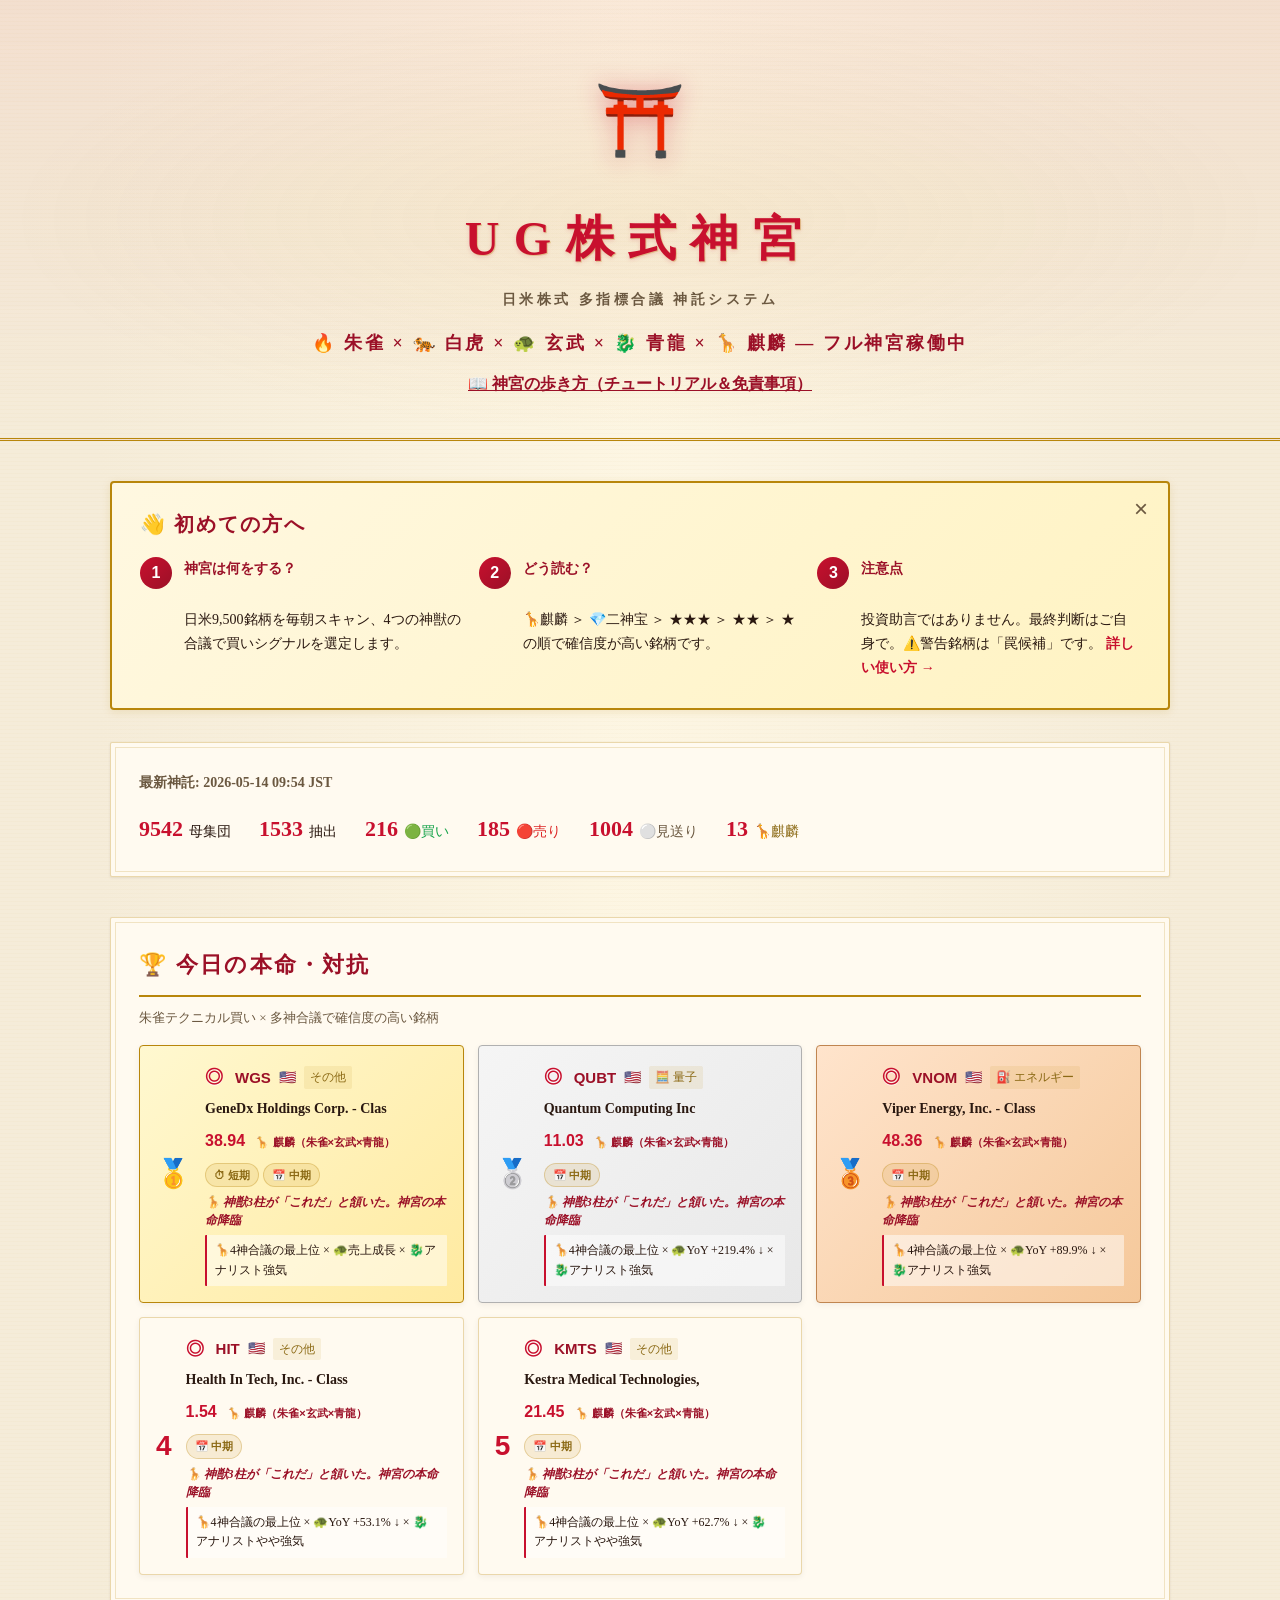
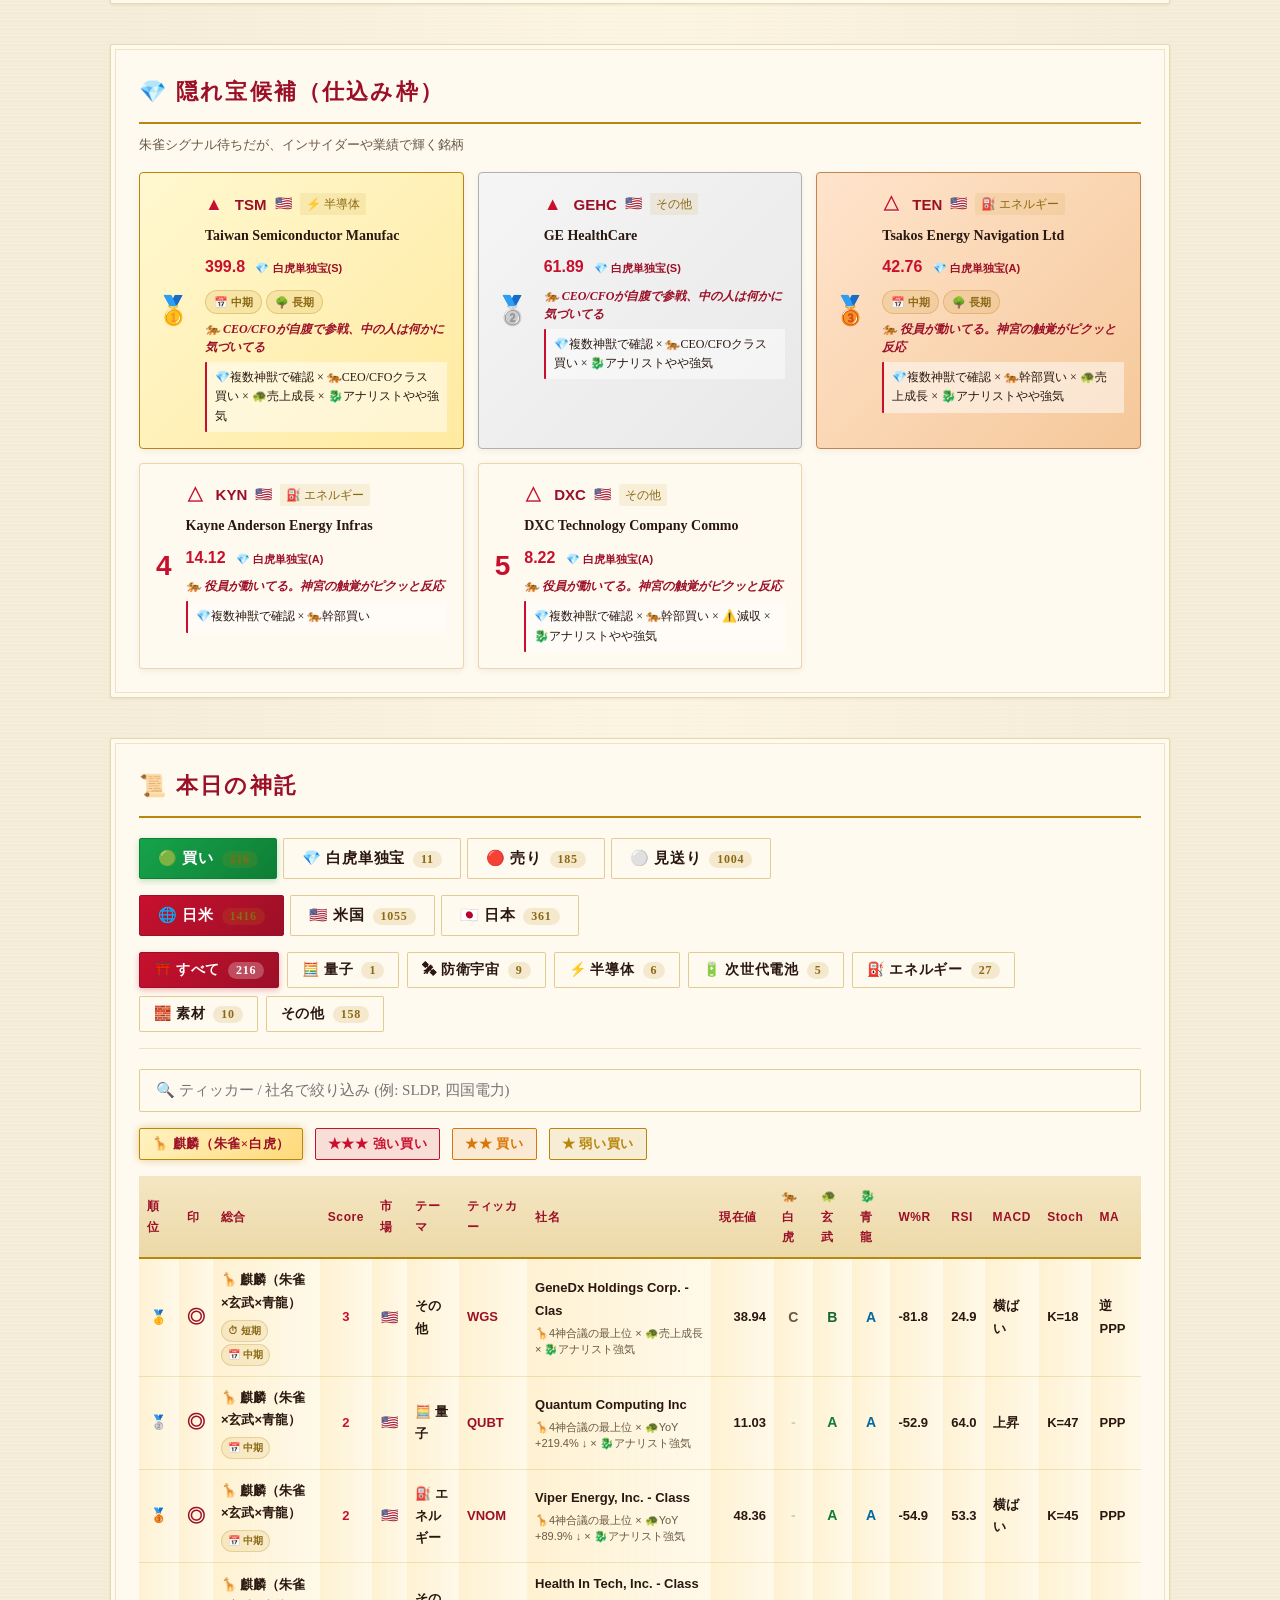
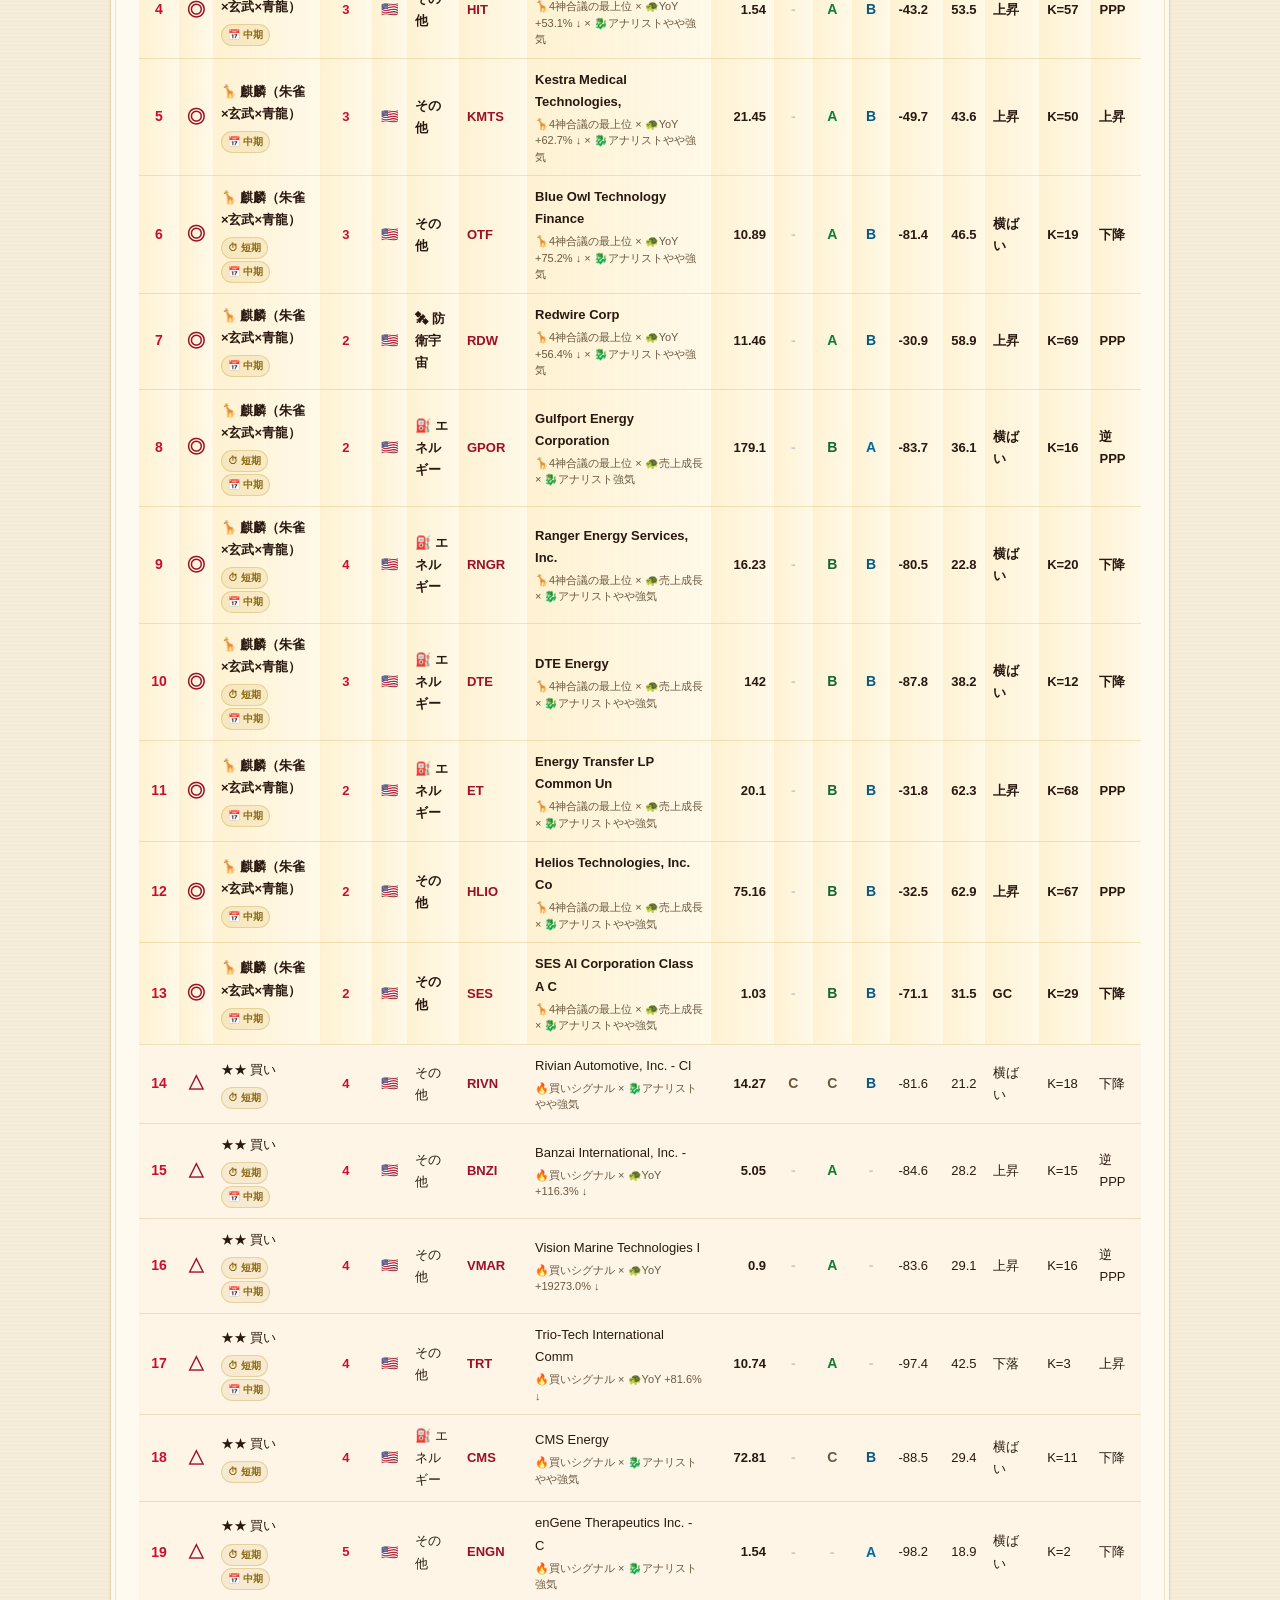
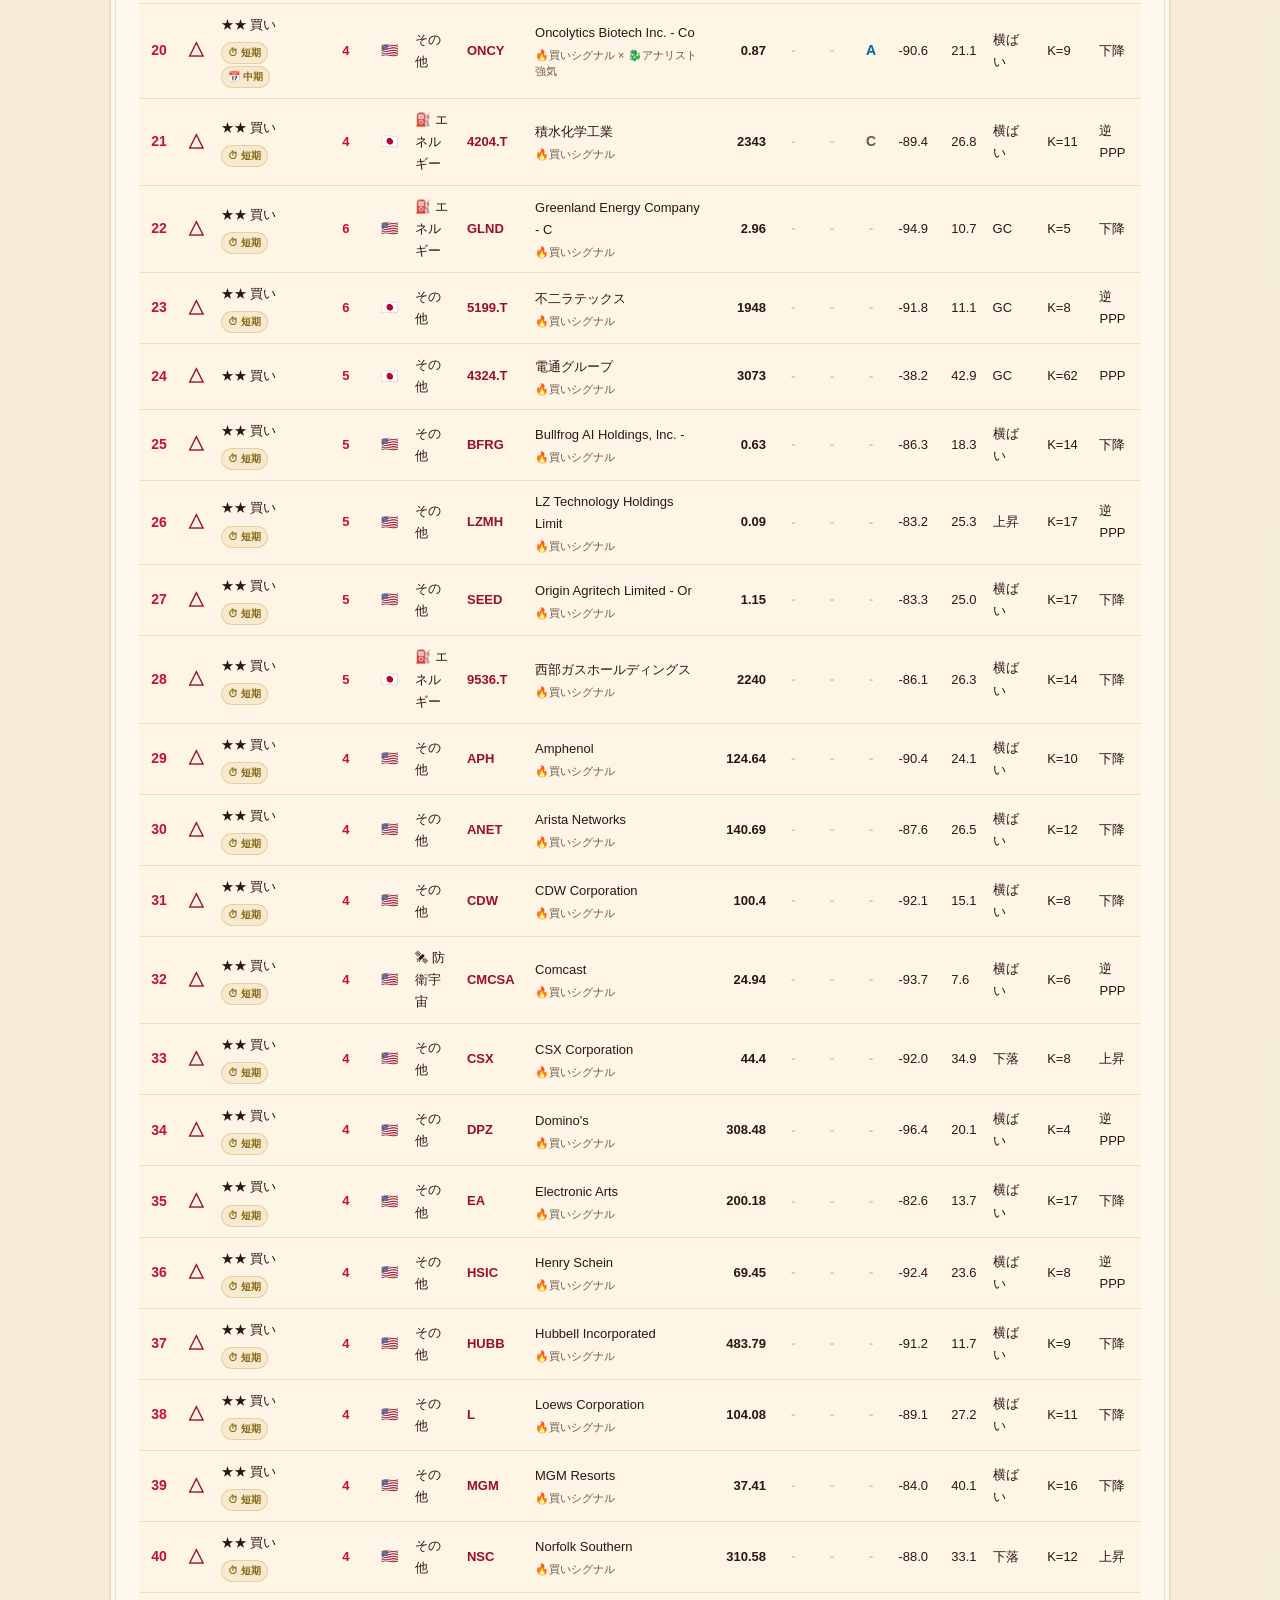
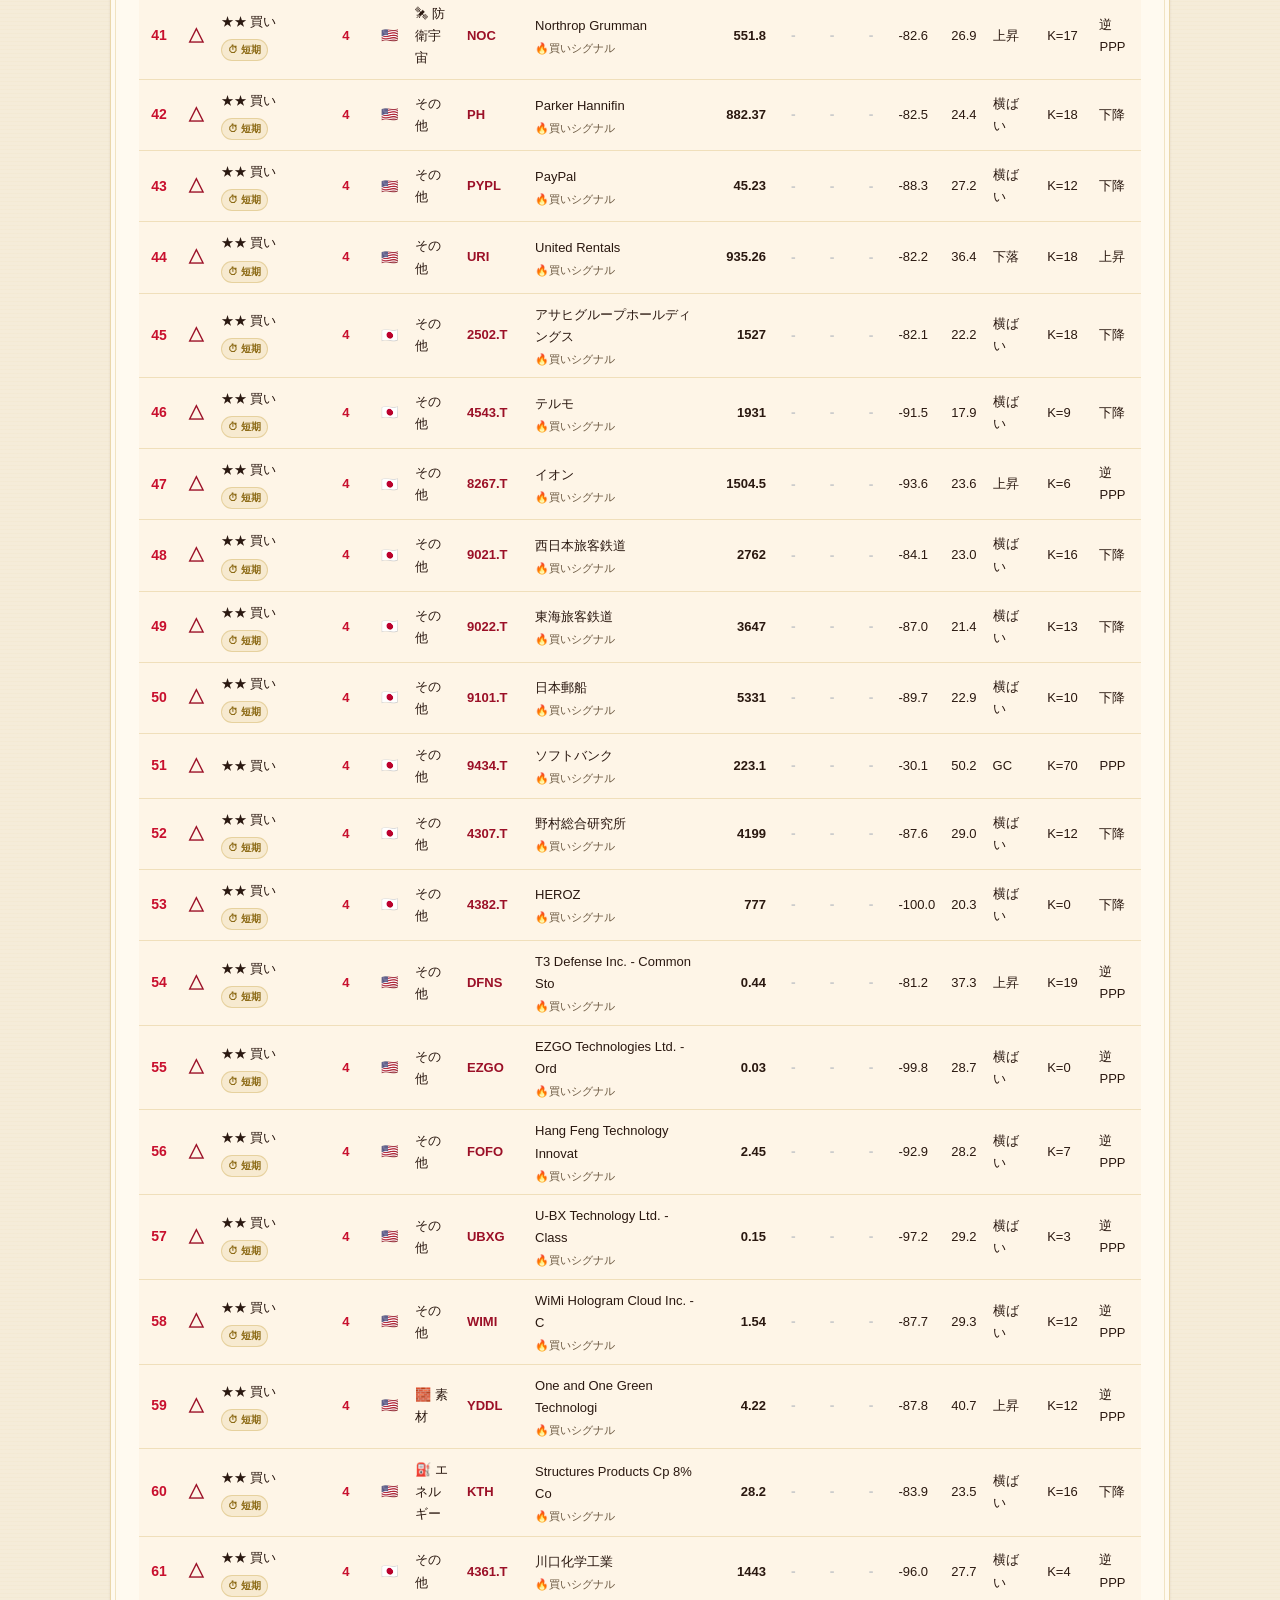
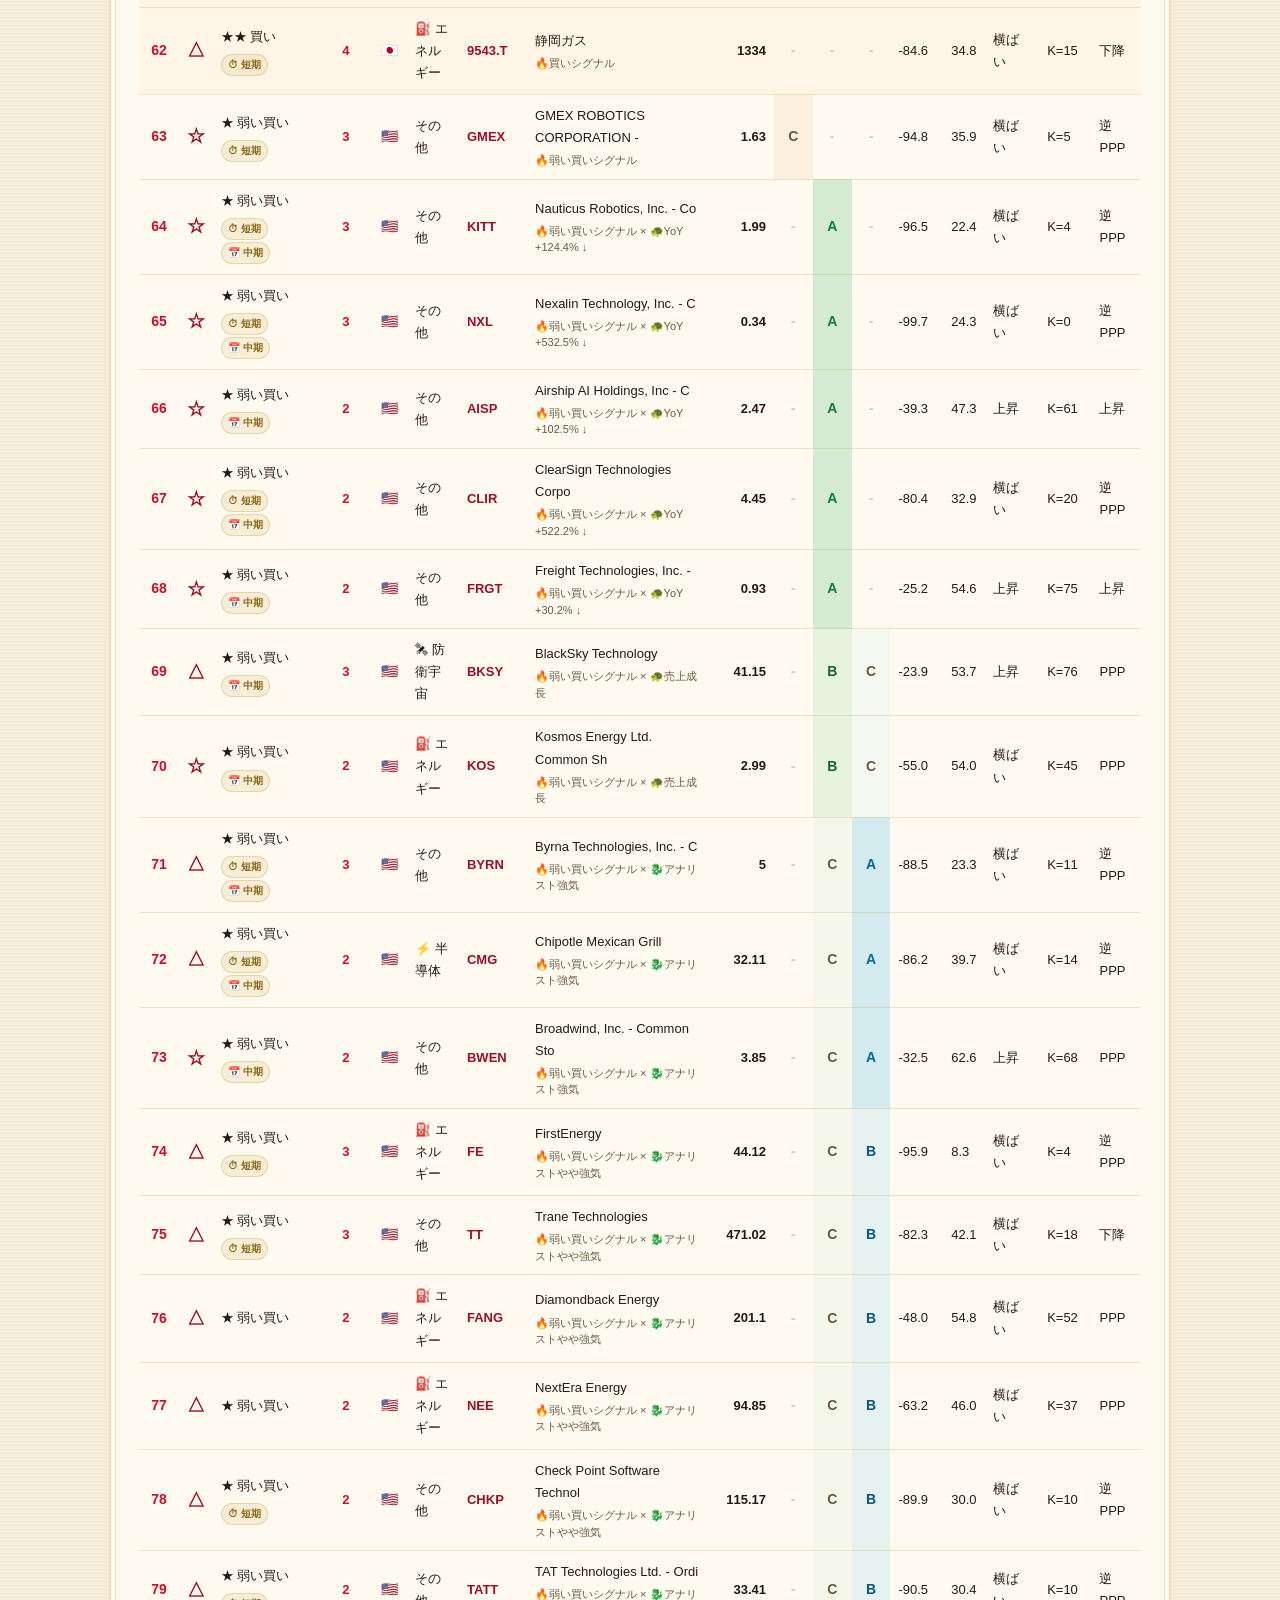
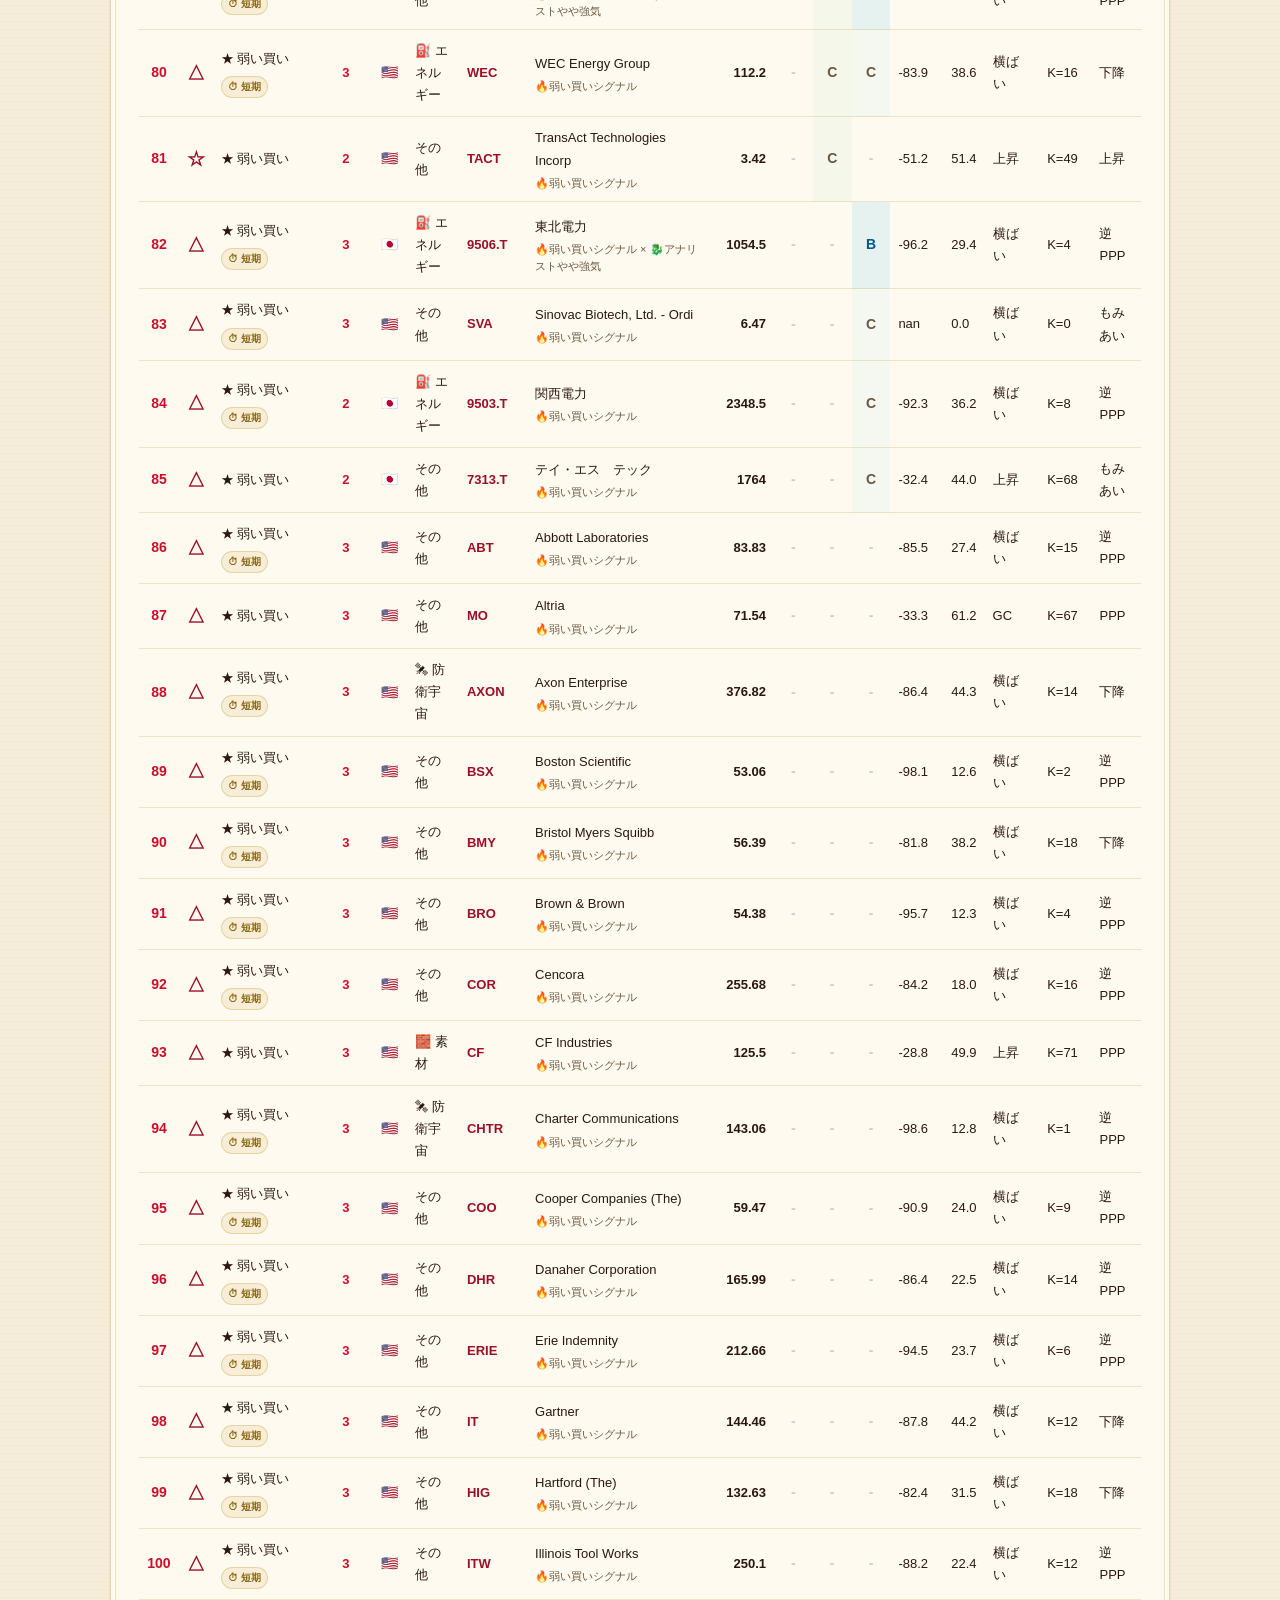
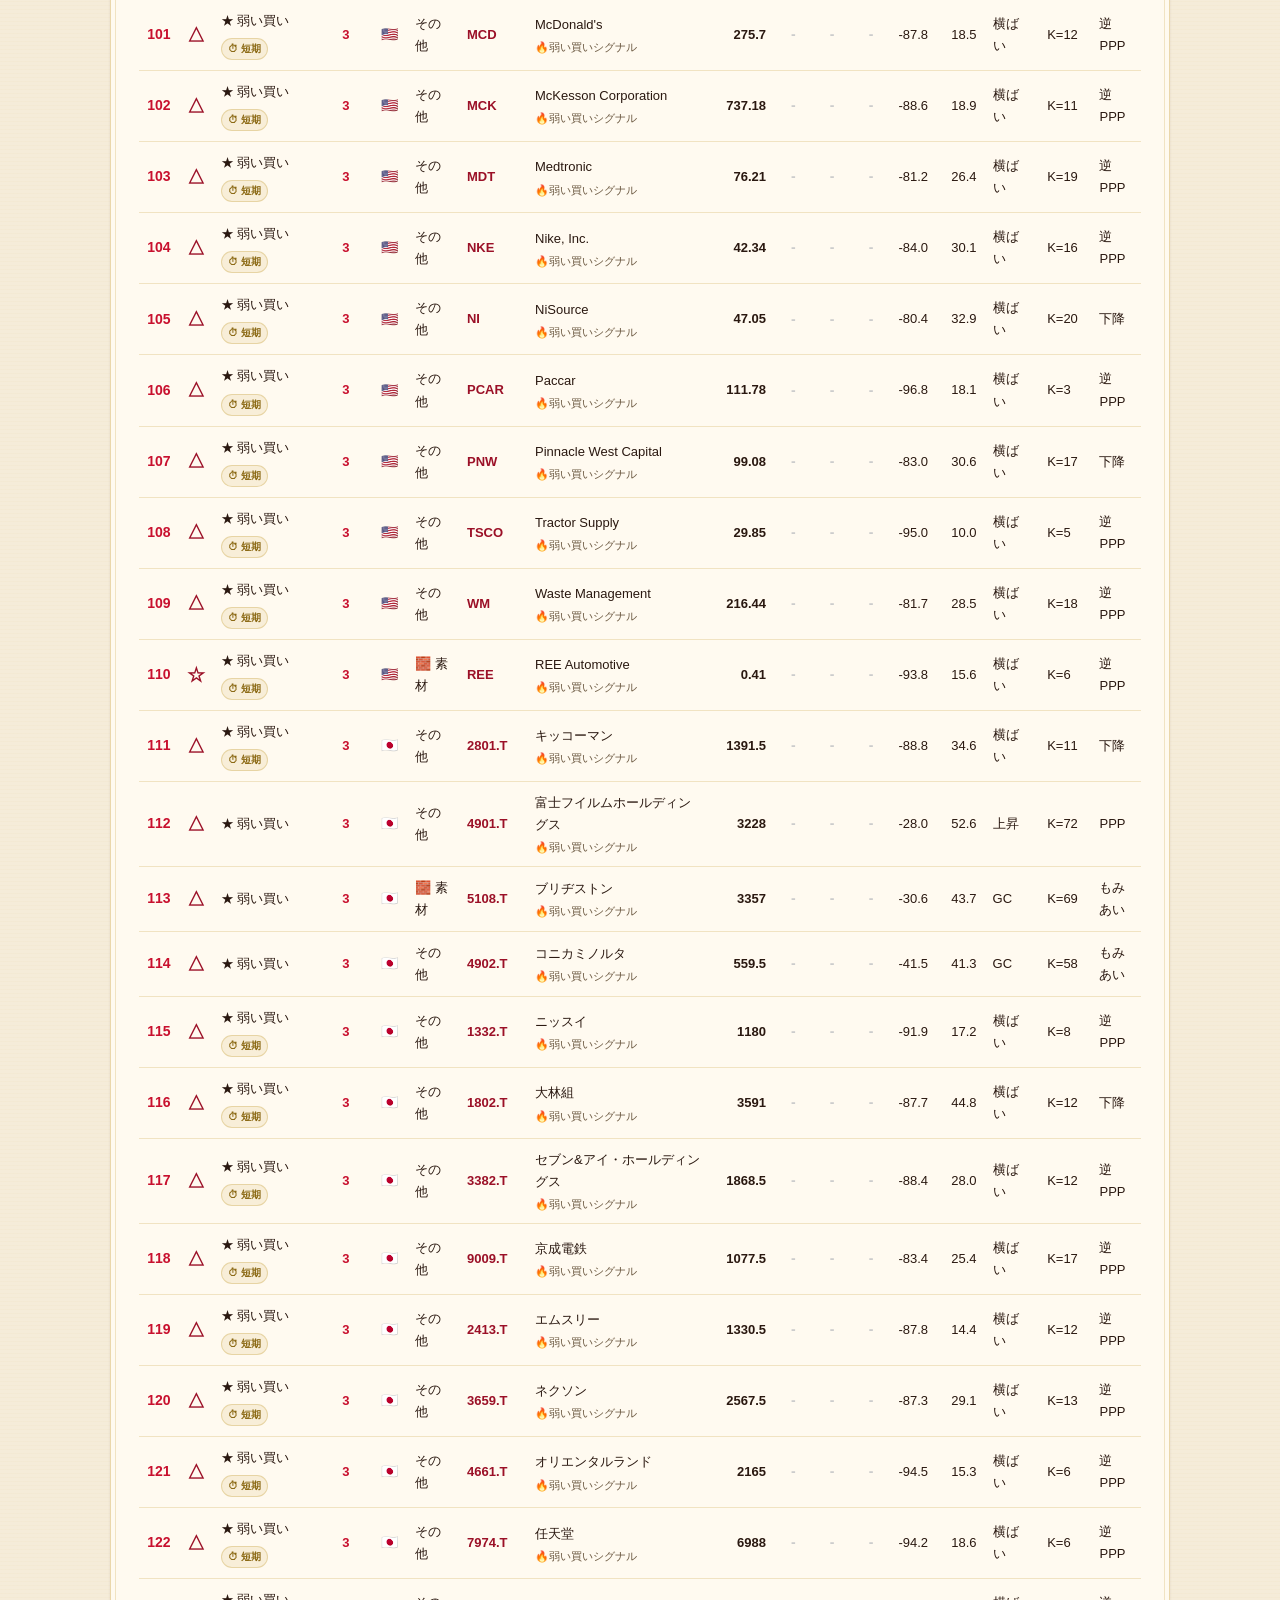
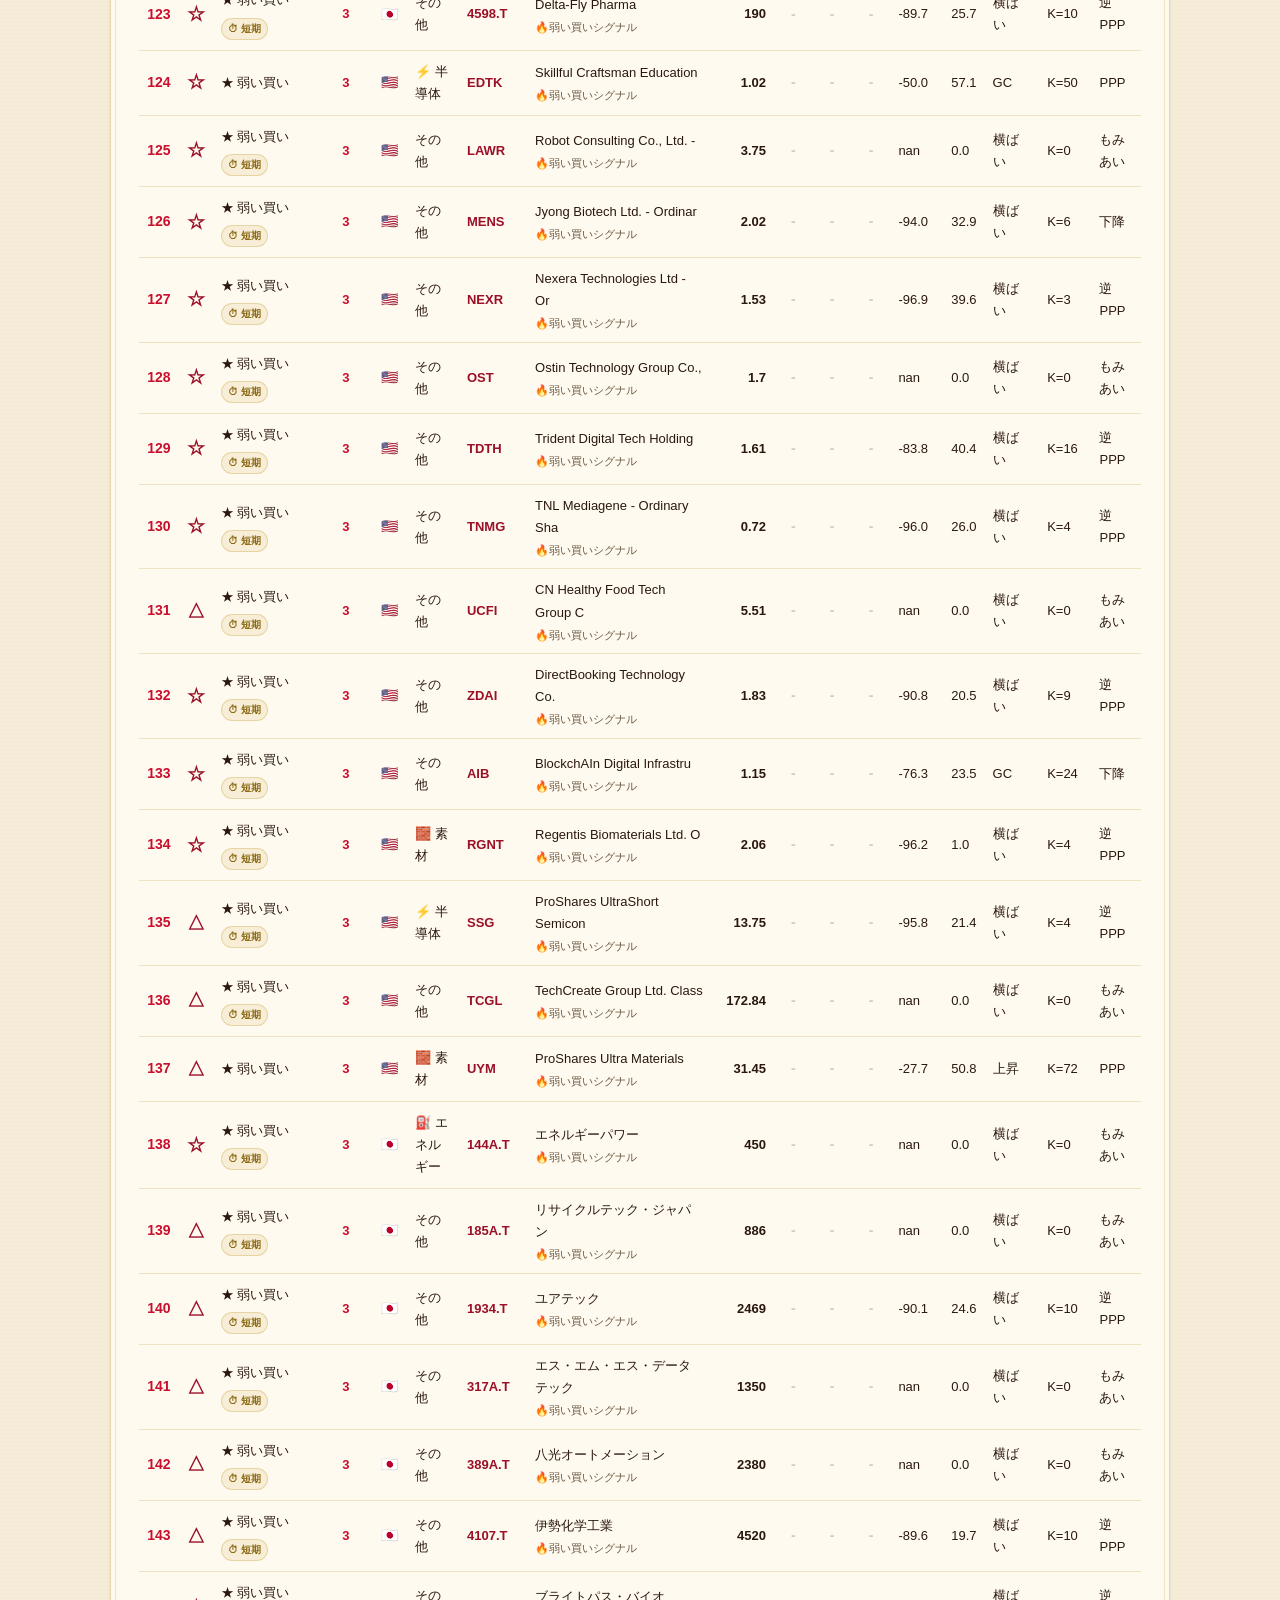
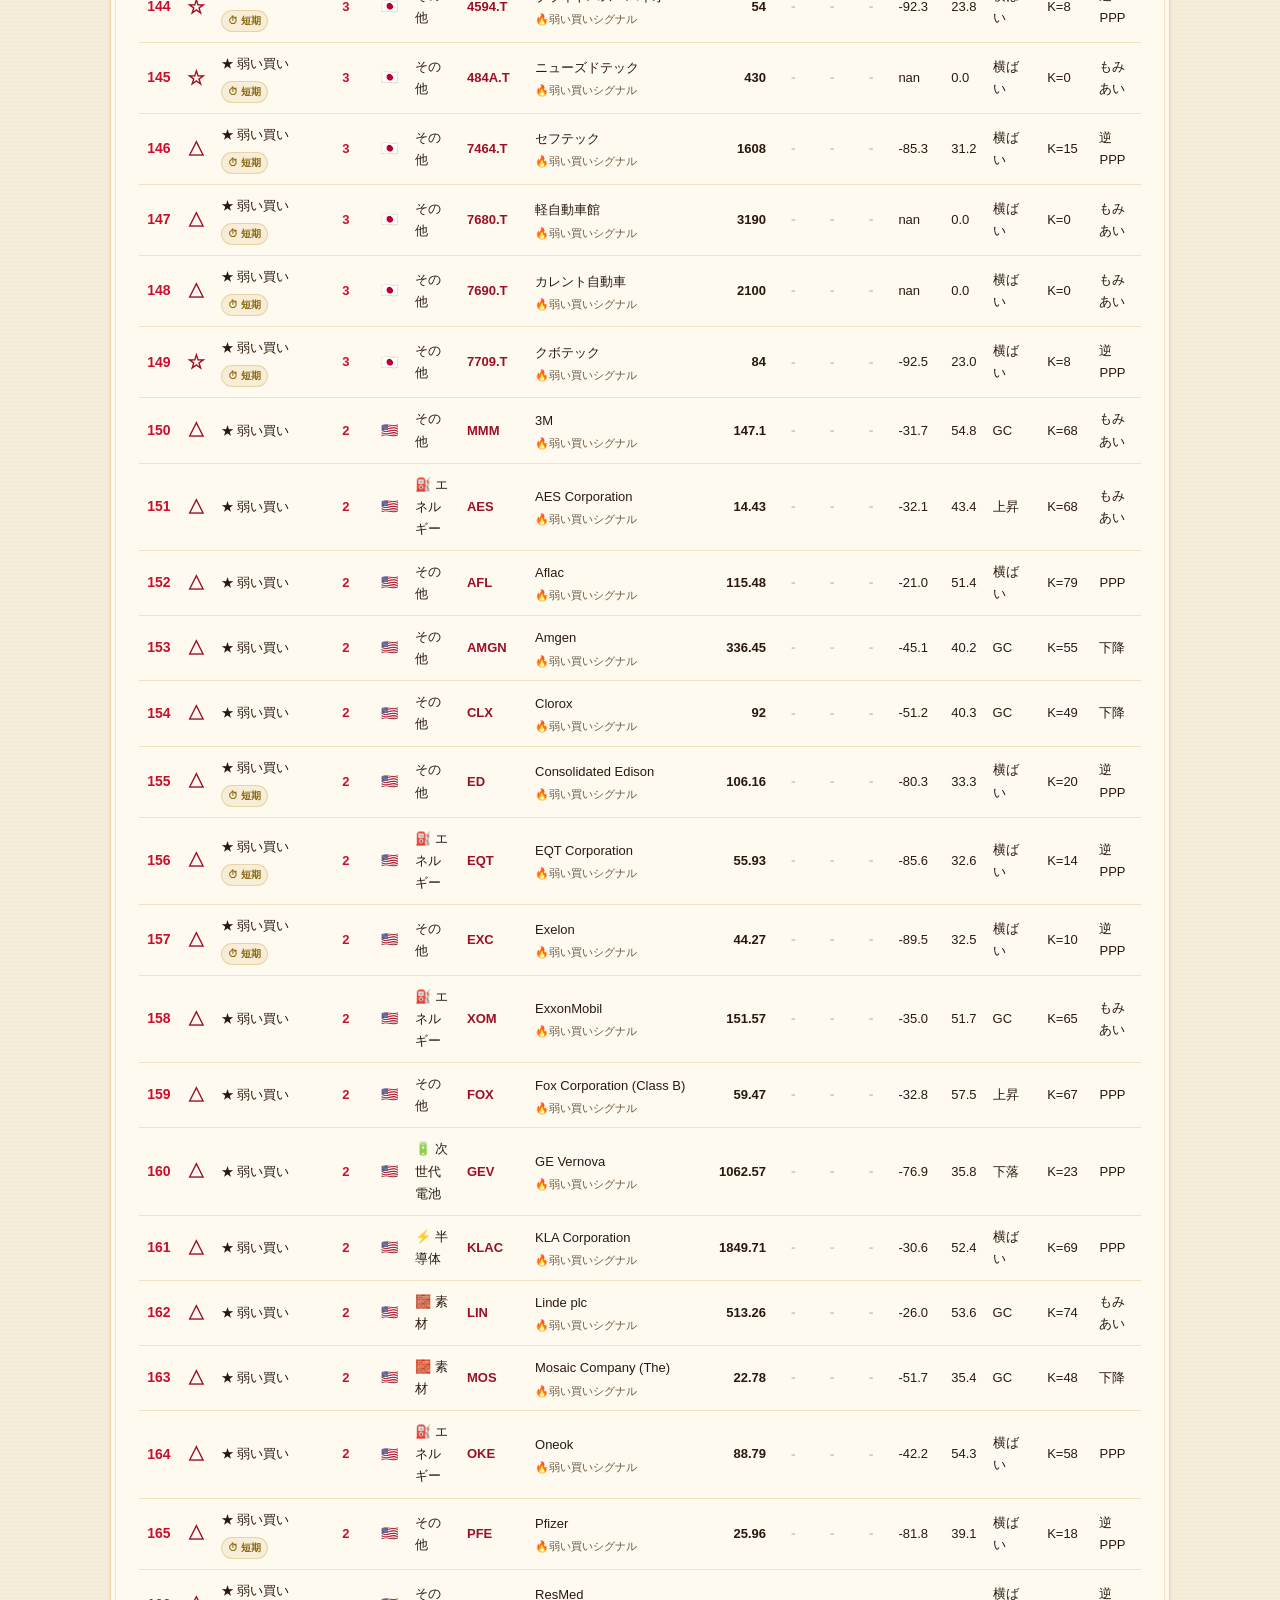
==== docs/index.html @ 81db1a10 "🐎 競馬印×時間軸×ユーモア：神宮らしさ全開UI 【1. 競馬印】 - ◎◎絶対本命（真麒麟）/ ◎本命（麒麟）/ ○対抗（二神宝） - ▲抑え（単独宝S/★★★）/ △連下（単独宝A・★★） - ☆" ====
<!DOCTYPE html>
<html lang="ja">
<head>
<meta charset="UTF-8">
<meta name="viewport" content="width=device-width, initial-scale=1.0">
<title>⛩️ UG株式神宮 ⛩️ - 朱雀テクニカル神託</title>
<meta name="description" content="日米株式の多指標合議による買いシグナル神託。朱雀=テクニカル5指標合議で抽出。">
<link rel="stylesheet" href="style.css">
</head>
<body>
<header class="hero">
  <div class="torii">⛩️</div>
  <h1>UG株式神宮</h1>
  <p class="subtitle">日米株式 多指標合議 神託システム</p>
  <p class="god-line">🔥 朱雀 × 🐅 白虎 × 🐢 玄武 × 🐉 青龍 × 🦒 麒麟 — フル神宮稼働中</p>
  <p style="margin-top: 12px;"><a href="tutorial.html" style="color: var(--shu-deep); font-weight: bold; text-decoration: underline;">📖 神宮の歩き方（チュートリアル＆免責事項）</a></p>
</header>

<main>
  <section class="intro-panel" id="intro-panel">
    <button class="intro-close" id="intro-close" title="閉じる">×</button>
    <h2>👋 初めての方へ</h2>
    <div class="intro-grid">
      <div class="intro-step">
        <div class="intro-num">1</div>
        <div class="intro-body">
          <strong>神宮は何をする？</strong><br>
          日米9,500銘柄を毎朝スキャン、4つの神獣の合議で買いシグナルを選定します。
        </div>
      </div>
      <div class="intro-step">
        <div class="intro-num">2</div>
        <div class="intro-body">
          <strong>どう読む？</strong><br>
          🦒麒麟 ＞ 💎二神宝 ＞ ★★★ ＞ ★★ ＞ ★ の順で確信度が高い銘柄です。
        </div>
      </div>
      <div class="intro-step">
        <div class="intro-num">3</div>
        <div class="intro-body">
          <strong>注意点</strong><br>
          投資助言ではありません。最終判断はご自身で。⚠️警告銘柄は「罠候補」です。
          <a href="tutorial.html">詳しい使い方 →</a>
        </div>
      </div>
    </div>
  </section>

  <section class="summary" id="summary">
    <div class="meta">最新神託 読込中…</div>
  </section>

  <section class="top-picks" id="top-picks-section">
    <h2>🏆 今日の本命・対抗</h2>
    <p class="picks-sub">朱雀テクニカル買い × 多神合議で確信度の高い銘柄</p>
    <div class="picks-grid" id="picks-grid">読込中…</div>
  </section>

  <section class="top-picks" id="hidden-treasures-section">
    <h2>💎 隠れ宝候補（仕込み枠）</h2>
    <p class="picks-sub">朱雀シグナル待ちだが、インサイダーや業績で輝く銘柄</p>
    <div class="picks-grid" id="treasures-grid">読込中…</div>
  </section>

  <section class="signals">
    <h2>📜 本日の神託</h2>

    <div class="control-bar">
      <div class="alert-tabs" id="alert-tabs"></div>
      <div class="market-toggle" id="market-toggle"></div>
    </div>

    <div class="theme-tabs" id="theme-tabs"></div>

    <div class="search-box">
      <input type="search" id="search-input" placeholder="🔍 ティッカー / 社名で絞り込み (例: SLDP, 四国電力)" autocomplete="off">
    </div>

    <div class="legend" id="legend-buy">
      <span class="tag kirin">🦒 麒麟（朱雀×白虎）</span>
      <span class="tag strong">★★★ 強い買い</span>
      <span class="tag buy">★★ 買い</span>
      <span class="tag weak">★ 弱い買い</span>
    </div>
    <div id="signals-table">読込中…</div>
  </section>

  <section class="about">
    <h2>⛩️ 朱雀の託宣ロジック</h2>
    <p>5指標を合議し、<strong>売りシグナル0</strong>を条件に買いのみを抽出します。</p>
    <ul>
      <li><strong>Williams %R(14)</strong> — 売られすぎ・押し目検知</li>
      <li><strong>RSI(14)</strong> — 過熱感の二段判定</li>
      <li><strong>MACD</strong> — ゴールデンクロス検知</li>
      <li><strong>Stochastic(14,3)</strong> — 短期反転シグナル</li>
      <li><strong>移動平均(5/25/75)</strong> — パーフェクトオーダー判定</li>
    </ul>
    <p class="philosophy">単独指標の鉄板を多神合議でクロスチェックする、神宮哲学。</p>
  </section>

  <section class="roadmap">
    <h2>🗺 神宮ロードマップ</h2>
    <ul>
      <li>α: 🔥 朱雀（テクニカル5指標合議）✅</li>
      <li>β: 🐅 白虎（インサイダー買い／openinsider）✅</li>
      <li>γ: 🐢 玄武（業績モメンタム・売上YoY加速度）✅</li>
      <li>δ: 🐉 青龍（言霊・アナリスト推奨×目標株価×EPSサプライズ）✅</li>
      <li><strong>🎉 フル神宮達成（2026-05-14）</strong></li>
      <li>🦒 真麒麟: 朱雀buy × 白虎B+ × 玄武B+ × 青龍B+ の4神全一致で自動授与</li>
    </ul>
  </section>
</main>

<footer>
  <p>⛩️ UG株式神宮 ⛩️ &middot; <span id="footer-date"></span></p>
  <p class="disclaimer">本サイトの情報は投資判断の参考であり、売買を勧誘するものではありません。最終判断は自己責任でお願いします。</p>
</footer>

<script src="app.js"></script>
</body>
</html>
---- docs/style.css ----
:root {
  --bg: #f5ecd9;          /* 和紙ベージュ */
  --bg2: #faf3e3;
  --paper: #fffaf0;       /* 白和紙 */
  --gold: #b8860b;        /* 金茶 */
  --gold-dark: #8b6914;
  --shu: #c8102e;         /* 朱赤 */
  --shu-light: #e63a4e;
  --shu-deep: #9b1027;
  --sumi: #2a1810;        /* 墨 */
  --text: #2a1810;
  --muted: #6b5840;
  --strong: #c8102e;
  --buy: #d97706;
  --weak: #b8860b;
}

* { box-sizing: border-box; margin: 0; padding: 0; }

body {
  font-family: "Yu Mincho", "游明朝", "Hiragino Mincho ProN", "Noto Serif JP", serif;
  background:
    repeating-linear-gradient(0deg, rgba(184,134,11,0.025) 0 1px, transparent 1px 4px),
    radial-gradient(ellipse at top, #fdf6e3 0%, var(--bg) 60%),
    var(--bg);
  color: var(--text);
  line-height: 1.7;
  min-height: 100vh;
}

.hero {
  text-align: center;
  padding: 60px 20px 40px;
  border-bottom: 3px double var(--gold);
  background:
    linear-gradient(180deg, rgba(200,16,46,0.06), transparent),
    radial-gradient(ellipse at center, rgba(184,134,11,0.08), transparent 70%);
  position: relative;
}

.torii {
  font-size: 72px;
  filter: drop-shadow(0 2px 12px rgba(200,16,46,0.4));
  animation: torii-glow 4s ease-in-out infinite;
}

@keyframes torii-glow {
  0%, 100% { filter: drop-shadow(0 2px 12px rgba(200,16,46,0.4)); transform: translateY(0); }
  50% { filter: drop-shadow(0 4px 20px rgba(200,16,46,0.7)); transform: translateY(-2px); }
}

.hero h1 {
  font-size: 48px;
  font-weight: 900;
  letter-spacing: 0.3em;
  margin: 16px 0 8px;
  color: var(--shu);
  text-shadow:
    1px 1px 0 rgba(184,134,11,0.3),
    0 2px 4px rgba(200,16,46,0.15);
}

.subtitle {
  color: var(--muted);
  letter-spacing: 0.25em;
  font-size: 14px;
  font-weight: 600;
}

.god-line {
  margin-top: 16px;
  font-size: 18px;
  color: var(--shu-deep);
  letter-spacing: 0.15em;
  font-weight: 700;
}

main {
  max-width: 1100px;
  margin: 0 auto;
  padding: 40px 20px;
}

section {
  margin-bottom: 40px;
  padding: 28px;
  background: var(--paper);
  border: 1px solid rgba(184,134,11,0.3);
  border-radius: 2px;
  box-shadow:
    0 1px 3px rgba(42,24,16,0.08),
    inset 0 0 0 4px var(--paper),
    inset 0 0 0 5px rgba(184,134,11,0.2);
  position: relative;
}

section h2 {
  font-size: 22px;
  color: var(--shu-deep);
  border-bottom: 2px solid var(--gold);
  padding-bottom: 12px;
  margin-bottom: 20px;
  letter-spacing: 0.1em;
  font-weight: 900;
}

.summary .meta {
  font-size: 14px;
  color: var(--muted);
  font-weight: 600;
}

.summary .stats {
  display: flex;
  gap: 28px;
  flex-wrap: wrap;
  margin-top: 16px;
}

.summary .stat {
  font-size: 14px;
  color: var(--sumi);
}

.summary .stat b {
  color: var(--shu);
  font-size: 22px;
  margin-right: 6px;
  font-family: "Yu Mincho", serif;
}

/* ====== 初めての方へパネル ====== */
.intro-panel {
  background: linear-gradient(135deg, #fff8e1, #fff3c2);
  border: 2px solid var(--gold);
  border-radius: 4px;
  padding: 24px 28px 28px;
  margin-bottom: 32px;
  position: relative;
  box-shadow: 0 2px 8px rgba(184,134,11,0.15);
}

.intro-panel h2 {
  font-size: 20px;
  color: var(--shu-deep);
  border: none;
  padding: 0;
  margin-bottom: 16px;
}

.intro-close {
  position: absolute;
  top: 8px;
  right: 12px;
  background: none;
  border: none;
  font-size: 24px;
  color: var(--muted);
  cursor: pointer;
  padding: 4px 8px;
}

.intro-close:hover { color: var(--shu); }

.intro-grid {
  display: grid;
  grid-template-columns: repeat(auto-fit, minmax(220px, 1fr));
  gap: 16px;
}

.intro-step {
  display: flex;
  gap: 12px;
  align-items: flex-start;
}

.intro-num {
  background: linear-gradient(135deg, var(--shu), var(--shu-deep));
  color: #fff;
  width: 32px;
  height: 32px;
  border-radius: 50%;
  display: flex;
  align-items: center;
  justify-content: center;
  font-weight: 900;
  flex-shrink: 0;
  font-family: -apple-system, sans-serif;
}

.intro-body {
  font-size: 14px;
  line-height: 1.7;
  color: var(--sumi);
}

.intro-body strong { color: var(--shu-deep); display: block; margin-bottom: 4px; }
.intro-body a { color: var(--shu); font-weight: bold; text-decoration: none; }
.intro-body a:hover { text-decoration: underline; }

/* ====== 今日の一推しカード ====== */
.top-picks h2 {
  font-size: 22px;
  color: var(--shu-deep);
  border-bottom: 2px solid var(--gold);
  padding-bottom: 12px;
  margin-bottom: 20px;
  letter-spacing: 0.1em;
}

.picks-grid {
  display: grid;
  grid-template-columns: repeat(auto-fit, minmax(280px, 1fr));
  gap: 14px;
}

.picks-empty {
  color: var(--muted);
  padding: 20px;
  font-style: italic;
  text-align: center;
}

.pick-card {
  display: flex;
  gap: 14px;
  padding: 16px;
  background: var(--paper);
  border: 1.5px solid rgba(184,134,11,0.3);
  border-radius: 4px;
  box-shadow: 0 2px 6px rgba(42,24,16,0.06);
  transition: transform 0.15s, box-shadow 0.15s;
}

.pick-card:hover {
  transform: translateY(-2px);
  box-shadow: 0 4px 12px rgba(200,16,46,0.12);
}

.pick-rank-1 { background: linear-gradient(135deg, #fff8d0, #ffeaa0); border-color: var(--gold); }
.pick-rank-2 { background: linear-gradient(135deg, #f5f5f5, #e8e8e8); border-color: #b0b0b0; }
.pick-rank-3 { background: linear-gradient(135deg, #ffe4cc, #f5c89a); border-color: #c08550; }

.pick-rank {
  font-size: 28px;
  font-weight: 900;
  color: var(--shu);
  font-family: -apple-system, sans-serif;
  flex-shrink: 0;
  align-self: center;
}

.pick-main {
  flex: 1;
  min-width: 0;
}

.pick-head {
  display: flex;
  gap: 8px;
  align-items: center;
  font-size: 13px;
  margin-bottom: 4px;
}

.pick-ticker {
  font-weight: 900;
  color: var(--shu-deep);
  font-family: -apple-system, sans-serif;
  font-size: 15px;
}

.pick-flag { font-size: 14px; }

.pick-theme {
  font-size: 12px;
  color: var(--gold-dark);
  background: rgba(184,134,11,0.1);
  padding: 1px 6px;
  border-radius: 2px;
}

.pick-name {
  font-weight: 700;
  color: var(--sumi);
  font-size: 14px;
  margin-bottom: 6px;
  white-space: nowrap;
  overflow: hidden;
  text-overflow: ellipsis;
}

.pick-price {
  font-weight: 900;
  color: var(--shu);
  font-family: -apple-system, sans-serif;
  font-size: 16px;
  margin-bottom: 6px;
}

.pick-judgement {
  font-size: 11px;
  color: var(--shu-deep);
  margin-left: 6px;
}

.pick-reason {
  font-size: 12px;
  color: var(--sumi);
  line-height: 1.6;
  background: rgba(255,255,255,0.5);
  padding: 6px 8px;
  border-left: 2px solid var(--shu);
  border-radius: 1px;
}

/* ====== 競馬印 & 時間軸タグ ====== */
.keiba-mark {
  display: inline-block;
  font-size: 18px;
  font-weight: 900;
  color: var(--shu);
  font-family: "Yu Mincho", serif;
  margin-right: 4px;
  text-shadow: 0 1px 0 rgba(255,255,255,0.8);
}

.keiba-cell {
  text-align: center;
  font-size: 18px;
  font-weight: 900;
  color: var(--shu-deep);
  font-family: "Yu Mincho", serif;
}

.tf-tag {
  display: inline-block;
  padding: 2px 8px;
  background: rgba(184,134,11,0.12);
  border: 1px solid rgba(184,134,11,0.3);
  border-radius: 999px;
  font-size: 11px;
  font-weight: 700;
  color: var(--gold-dark);
  margin-right: 4px;
  margin-top: 2px;
}

.tf-tag-small {
  display: inline-block;
  padding: 1px 6px;
  background: rgba(184,134,11,0.10);
  border: 1px solid rgba(184,134,11,0.25);
  border-radius: 999px;
  font-size: 10px;
  font-weight: 700;
  color: var(--gold-dark);
}

.row-tf { margin-top: 4px; line-height: 1.8; }

.pick-tf { margin: 4px 0 6px; }

.pick-humor {
  font-size: 12px;
  color: var(--shu-deep);
  margin: 6px 0;
  font-style: italic;
  font-weight: 600;
  line-height: 1.5;
}

.picks-sub {
  color: var(--muted);
  font-size: 13px;
  margin-bottom: 16px;
  margin-top: -10px;
}

/* ====== 行内推奨理由 ====== */
.row-reason {
  font-size: 11px;
  color: var(--muted);
  margin-top: 3px;
  font-family: -apple-system, sans-serif;
  font-weight: 500;
  line-height: 1.5;
}

.control-bar {
  display: flex;
  gap: 16px;
  flex-wrap: wrap;
  justify-content: space-between;
  align-items: center;
  margin-bottom: 16px;
}

.alert-tabs, .market-toggle {
  display: flex;
  gap: 6px;
  flex-wrap: wrap;
}

.alert-tab, .market-btn {
  background: var(--paper);
  border: 1.5px solid rgba(184,134,11,0.4);
  color: var(--sumi);
  padding: 10px 18px;
  font-family: inherit;
  font-size: 15px;
  font-weight: 800;
  cursor: pointer;
  border-radius: 2px;
  transition: all 0.15s;
  letter-spacing: 0.05em;
}

.alert-tab:hover, .market-btn:hover {
  background: rgba(184,134,11,0.08);
  border-color: var(--gold);
}

.alert-tab.active.alert-buy {
  background: linear-gradient(135deg, #16a34a, #0f7e36);
  color: #fff;
  border-color: #0f7e36;
  box-shadow: 0 2px 6px rgba(22,163,74,0.3);
}
.alert-tab.active.alert-sell {
  background: linear-gradient(135deg, #dc2626, #991b1b);
  color: #fff;
  border-color: #991b1b;
  box-shadow: 0 2px 6px rgba(220,38,38,0.3);
}
.alert-tab.active.alert-treasure {
  background: linear-gradient(135deg, #b8860b, #8b6914);
  color: #fff;
  border-color: #8b6914;
  box-shadow: 0 2px 8px rgba(184,134,11,0.4);
}
.alert-tab.active.alert-skip {
  background: linear-gradient(135deg, #6b7280, #4b5563);
  color: #fff;
  border-color: #4b5563;
}

.market-btn.active {
  background: linear-gradient(135deg, var(--shu), var(--shu-deep));
  color: #fff;
  border-color: var(--shu-deep);
}

.search-box {
  margin-bottom: 16px;
}

.search-box input {
  width: 100%;
  padding: 12px 16px;
  font-family: inherit;
  font-size: 15px;
  border: 1.5px solid rgba(184,134,11,0.4);
  border-radius: 2px;
  background: var(--paper);
  color: var(--sumi);
  transition: border-color 0.15s;
}

.search-box input:focus {
  outline: none;
  border-color: var(--shu);
  box-shadow: 0 0 0 3px rgba(200,16,46,0.1);
}

.theme-tabs {
  display: flex;
  gap: 8px;
  flex-wrap: wrap;
  margin-bottom: 20px;
  padding-bottom: 16px;
  border-bottom: 1px solid rgba(184,134,11,0.2);
}

.theme-tab {
  background: var(--paper);
  border: 1.5px solid rgba(184,134,11,0.4);
  color: var(--sumi);
  padding: 8px 14px;
  font-family: inherit;
  font-size: 14px;
  font-weight: 700;
  cursor: pointer;
  border-radius: 2px;
  transition: all 0.15s;
  letter-spacing: 0.05em;
}

.theme-tab:hover {
  background: rgba(184,134,11,0.08);
  border-color: var(--gold);
}

.theme-tab.active {
  background: linear-gradient(135deg, var(--shu), var(--shu-deep));
  color: #fff;
  border-color: var(--shu-deep);
  box-shadow: 0 2px 6px rgba(200,16,46,0.3);
}

.theme-count {
  display: inline-block;
  margin-left: 8px;
  padding: 1px 8px;
  background: rgba(184,134,11,0.15);
  color: var(--gold-dark);
  border-radius: 999px;
  font-size: 12px;
  font-weight: 900;
  font-variant-numeric: tabular-nums;
}

.theme-tab.active .theme-count {
  background: rgba(255,255,255,0.25);
  color: #fff;
}

.legend {
  display: flex;
  gap: 12px;
  flex-wrap: wrap;
  margin-bottom: 16px;
  font-size: 13px;
}

.tag {
  padding: 4px 12px;
  border-radius: 2px;
  font-weight: bold;
  letter-spacing: 0.05em;
}

.tag.kirin  { background: linear-gradient(135deg, #fff3c2, #ffd97a); color: var(--shu-deep); border: 1px solid var(--gold); font-weight: 900; box-shadow: 0 0 8px rgba(184,134,11,0.4); }
.tag.strong { background: rgba(200,16,46,0.12); color: var(--strong); border: 1px solid var(--strong); }
.tag.buy    { background: rgba(217,119,6,0.12); color: var(--buy); border: 1px solid var(--buy); }
.tag.weak   { background: rgba(184,134,11,0.12); color: var(--weak); border: 1px solid var(--weak); }
.tag.sell-strong { background: rgba(220,38,38,0.15); color: #991b1b; border: 1px solid #991b1b; }
.tag.sell        { background: rgba(220,38,38,0.10); color: #dc2626; border: 1px solid #dc2626; }
.tag.sell-weak   { background: rgba(220,38,38,0.05); color: #ef4444; border: 1px solid #ef4444; }
.tag.skip        { background: rgba(107,114,128,0.10); color: #4b5563; border: 1px solid #6b7280; }
.tag.treasure    { background: linear-gradient(135deg, #fff3c2, #ffd97a); color: var(--shu-deep); border: 1.5px solid var(--gold); font-weight: 900; }
.row-treasure td { background: linear-gradient(90deg, rgba(255,217,122,0.20), rgba(255,243,194,0.08)); }

td.flag { text-align: center; font-size: 14px; }
.row-sell td { background: rgba(220,38,38,0.04); }
.row-skip td { background: rgba(107,114,128,0.04); }

table {
  width: 100%;
  border-collapse: collapse;
  font-family: -apple-system, "Helvetica Neue", "Hiragino Sans", sans-serif;
  font-size: 13px;
  background: var(--paper);
}

th, td {
  padding: 10px 8px;
  text-align: left;
  border-bottom: 1px solid rgba(184,134,11,0.2);
}

th {
  background: linear-gradient(180deg, #f5e6c3, #ecd9a8);
  color: var(--shu-deep);
  font-weight: bold;
  letter-spacing: 0.05em;
  font-size: 12px;
  border-bottom: 2px solid var(--gold);
}

tbody tr:hover {
  background: rgba(184,134,11,0.06);
}

td.rank { text-align: center; font-weight: 900; color: var(--shu); font-size: 14px; }
td.ticker { font-weight: bold; color: var(--shu-deep); }
td.byakko { text-align: center; font-weight: 900; font-size: 14px; }
td.byakko-s { color: #fff; background: linear-gradient(135deg, #c8102e, #9b1027); }
td.byakko-a { color: var(--shu-deep); background: rgba(200,16,46,0.18); }
td.byakko-b { color: var(--gold-dark); background: rgba(184,134,11,0.18); }
td.byakko-c { color: var(--muted); background: rgba(184,134,11,0.08); }
td.byakko-d { color: #fff; background: #555; }
td.byakko-none { color: #ccc; }
td.genbu { text-align: center; font-weight: 900; font-size: 14px; }
td.genbu-s { color: #fff; background: linear-gradient(135deg, #16a34a, #0f7e36); }
td.genbu-a { color: #0f7e36; background: rgba(22,163,74,0.18); }
td.genbu-b { color: #166534; background: rgba(22,163,74,0.10); }
td.genbu-c { color: var(--muted); background: rgba(22,163,74,0.04); }
td.genbu-d { color: #fff; background: #555; }
td.genbu-none { color: #ccc; }
td.seiryu { text-align: center; font-weight: 900; font-size: 14px; }
td.seiryu-s { color: #fff; background: linear-gradient(135deg, #0ea5e9, #0369a1); }
td.seiryu-a { color: #0369a1; background: rgba(14,165,233,0.18); }
td.seiryu-b { color: #075985; background: rgba(14,165,233,0.10); }
td.seiryu-c { color: var(--muted); background: rgba(14,165,233,0.04); }
td.seiryu-d { color: #fff; background: #555; }
td.seiryu-none { color: #ccc; }
td.price { text-align: right; font-variant-numeric: tabular-nums; font-weight: 600; }
td.score { text-align: center; font-weight: bold; color: var(--shu); }

.row-kirin td  { background: linear-gradient(90deg, rgba(255,217,122,0.25), rgba(255,243,194,0.15)); font-weight: 600; }
.row-strong td { background: rgba(200,16,46,0.04); }
.row-buy td    { background: rgba(217,119,6,0.04); }

.about ul, .roadmap ul {
  margin: 12px 0 12px 24px;
}

.about li, .roadmap li {
  margin-bottom: 8px;
  color: var(--sumi);
}

.about strong, .roadmap strong {
  color: var(--shu-deep);
}

.philosophy {
  margin-top: 16px;
  padding: 14px 18px;
  border-left: 4px solid var(--shu);
  background: rgba(200,16,46,0.05);
  font-style: italic;
  color: var(--shu-deep);
  font-weight: 600;
}

footer {
  text-align: center;
  padding: 32px 20px;
  border-top: 3px double var(--gold);
  color: var(--muted);
  font-size: 12px;
  background: rgba(255,250,240,0.6);
}

.disclaimer {
  margin-top: 8px;
  font-size: 11px;
  opacity: 0.8;
}

@media (max-width: 640px) {
  .hero h1 { font-size: 32px; letter-spacing: 0.2em; }
  table { font-size: 11px; }
  th, td { padding: 6px 4px; }
  section { padding: 20px 16px; }
}
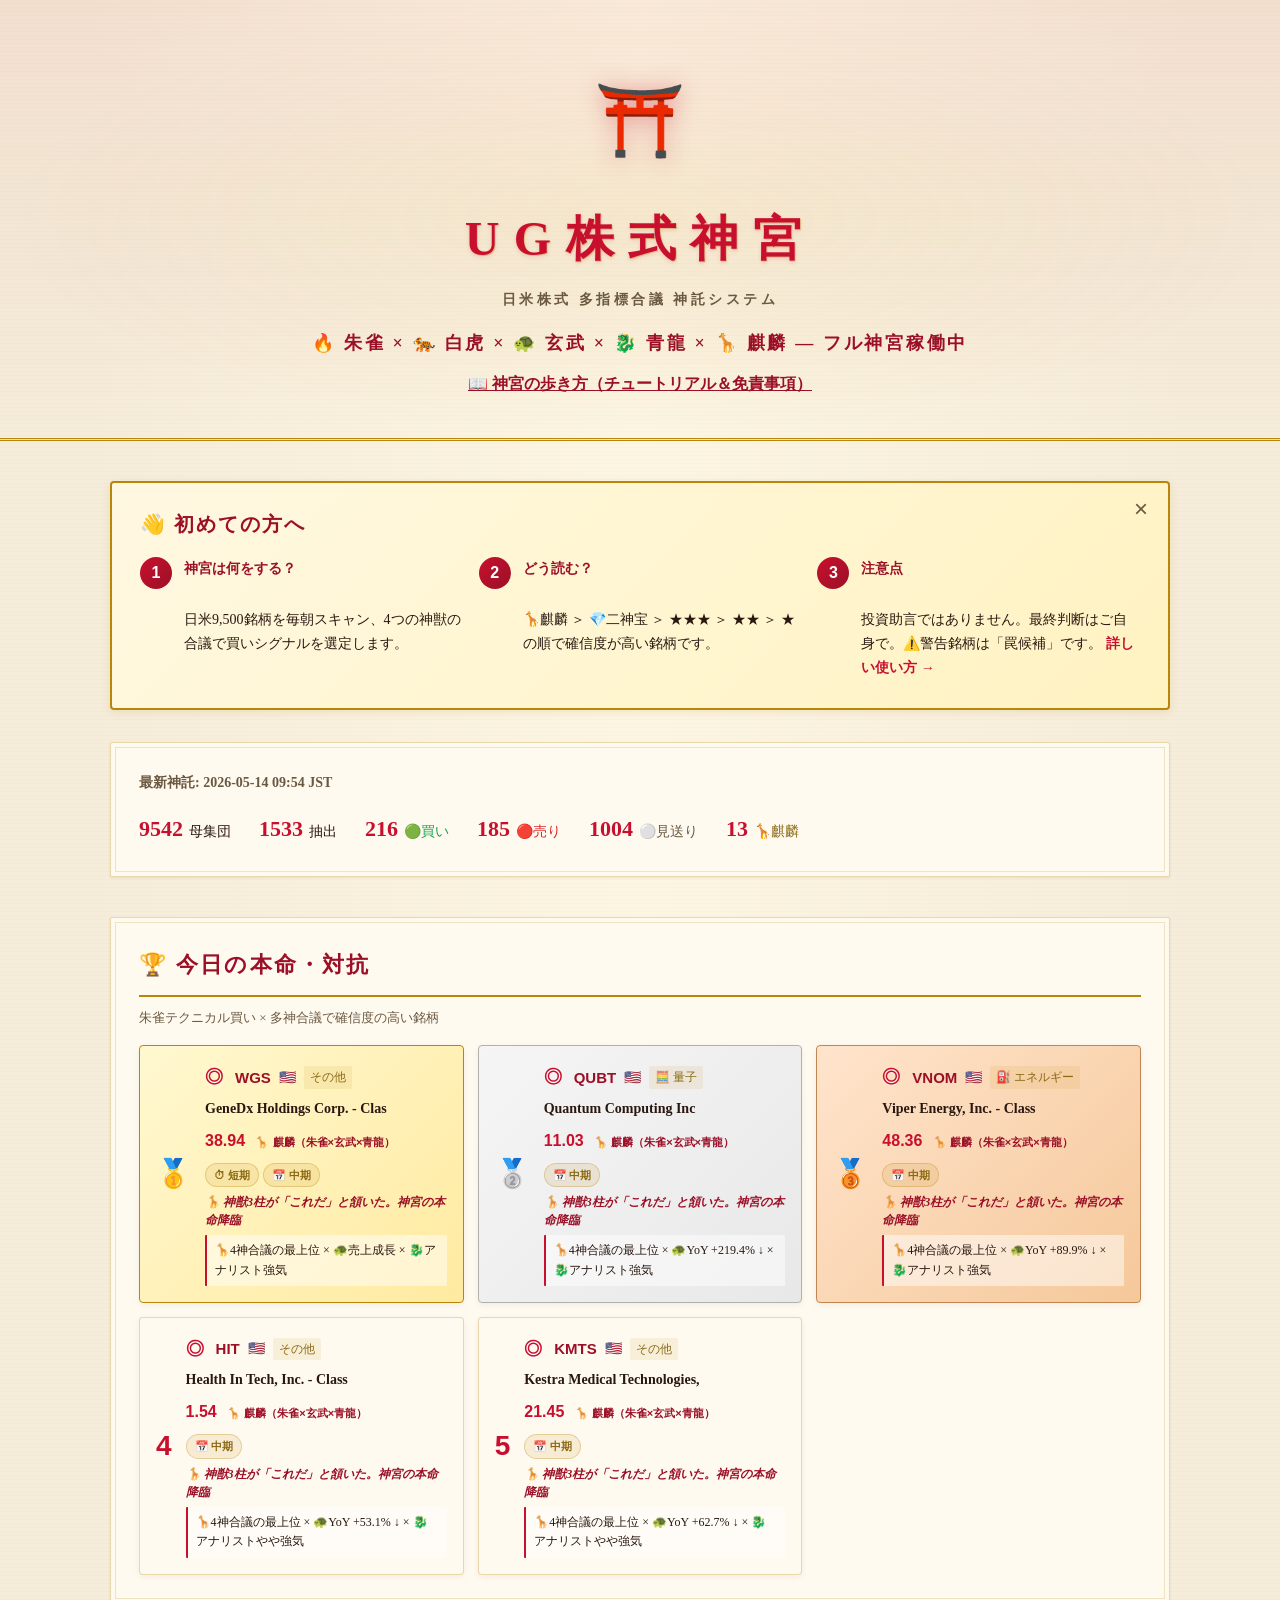
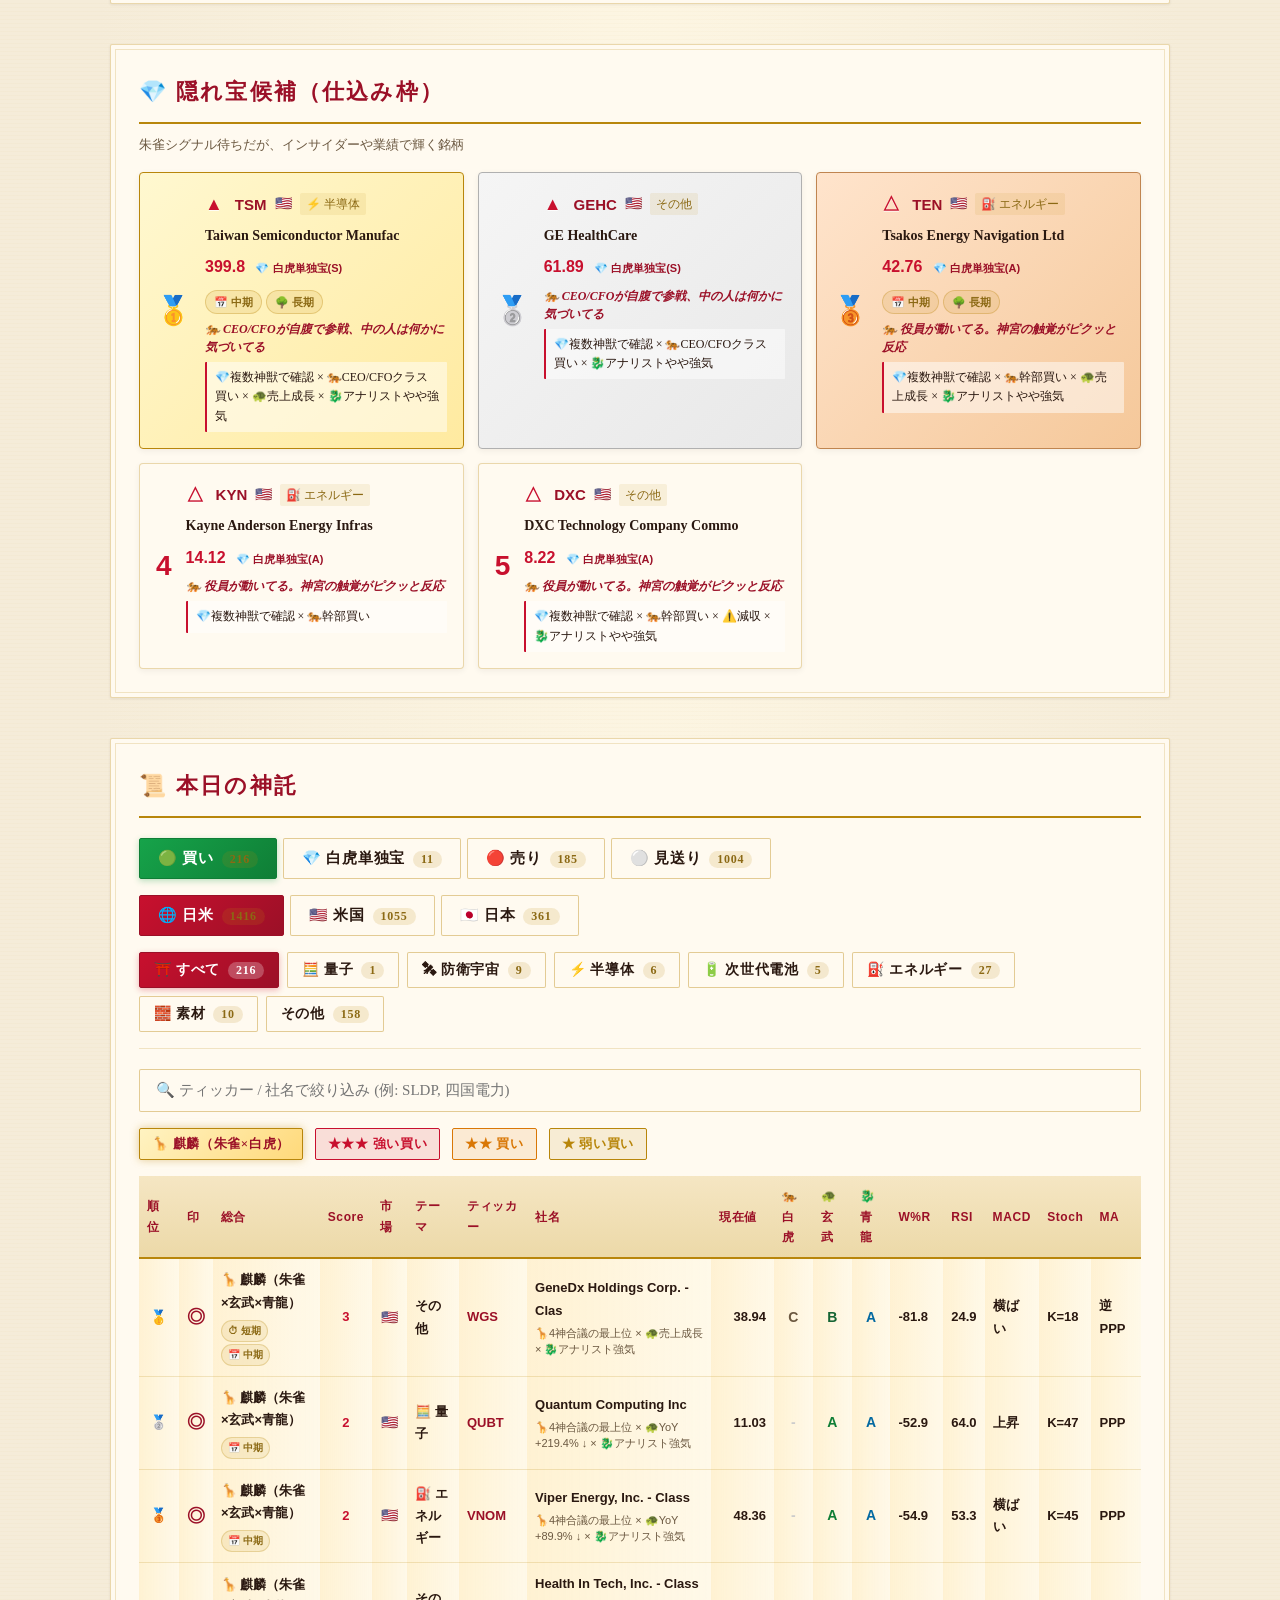
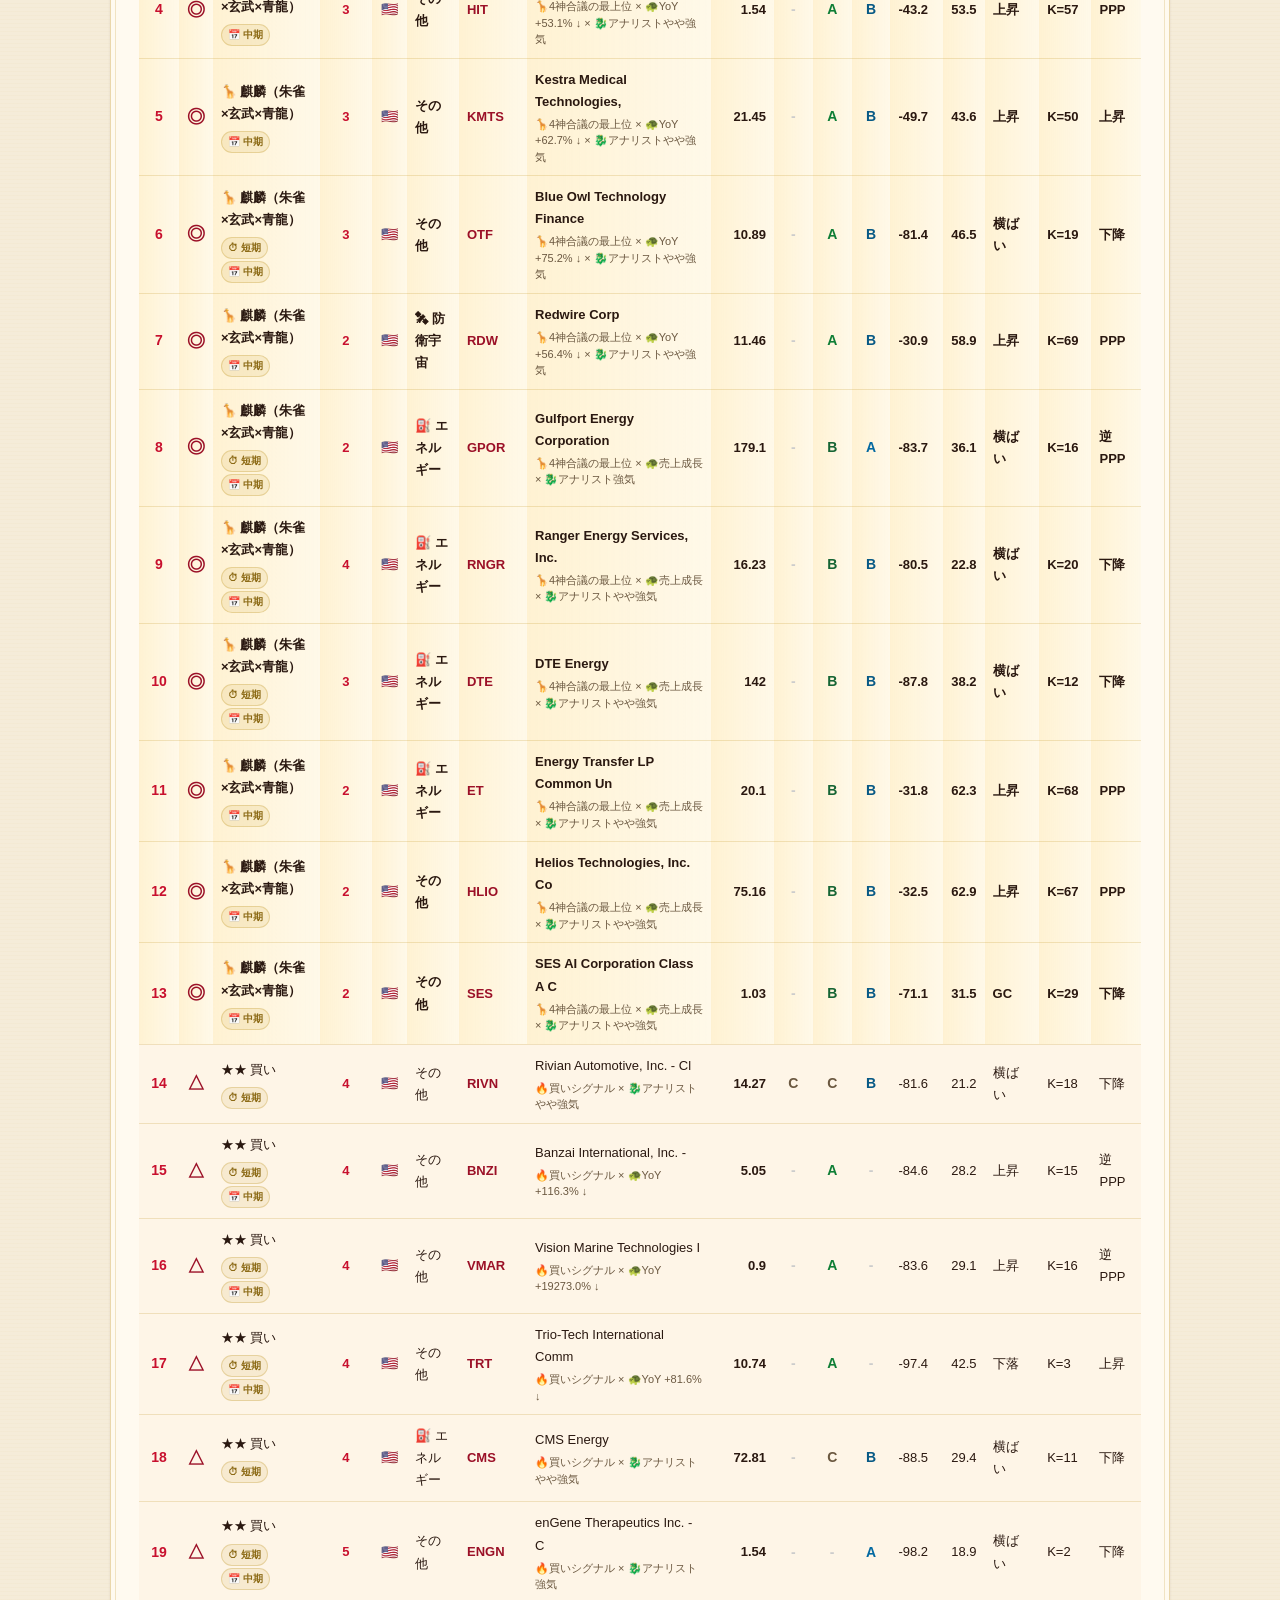
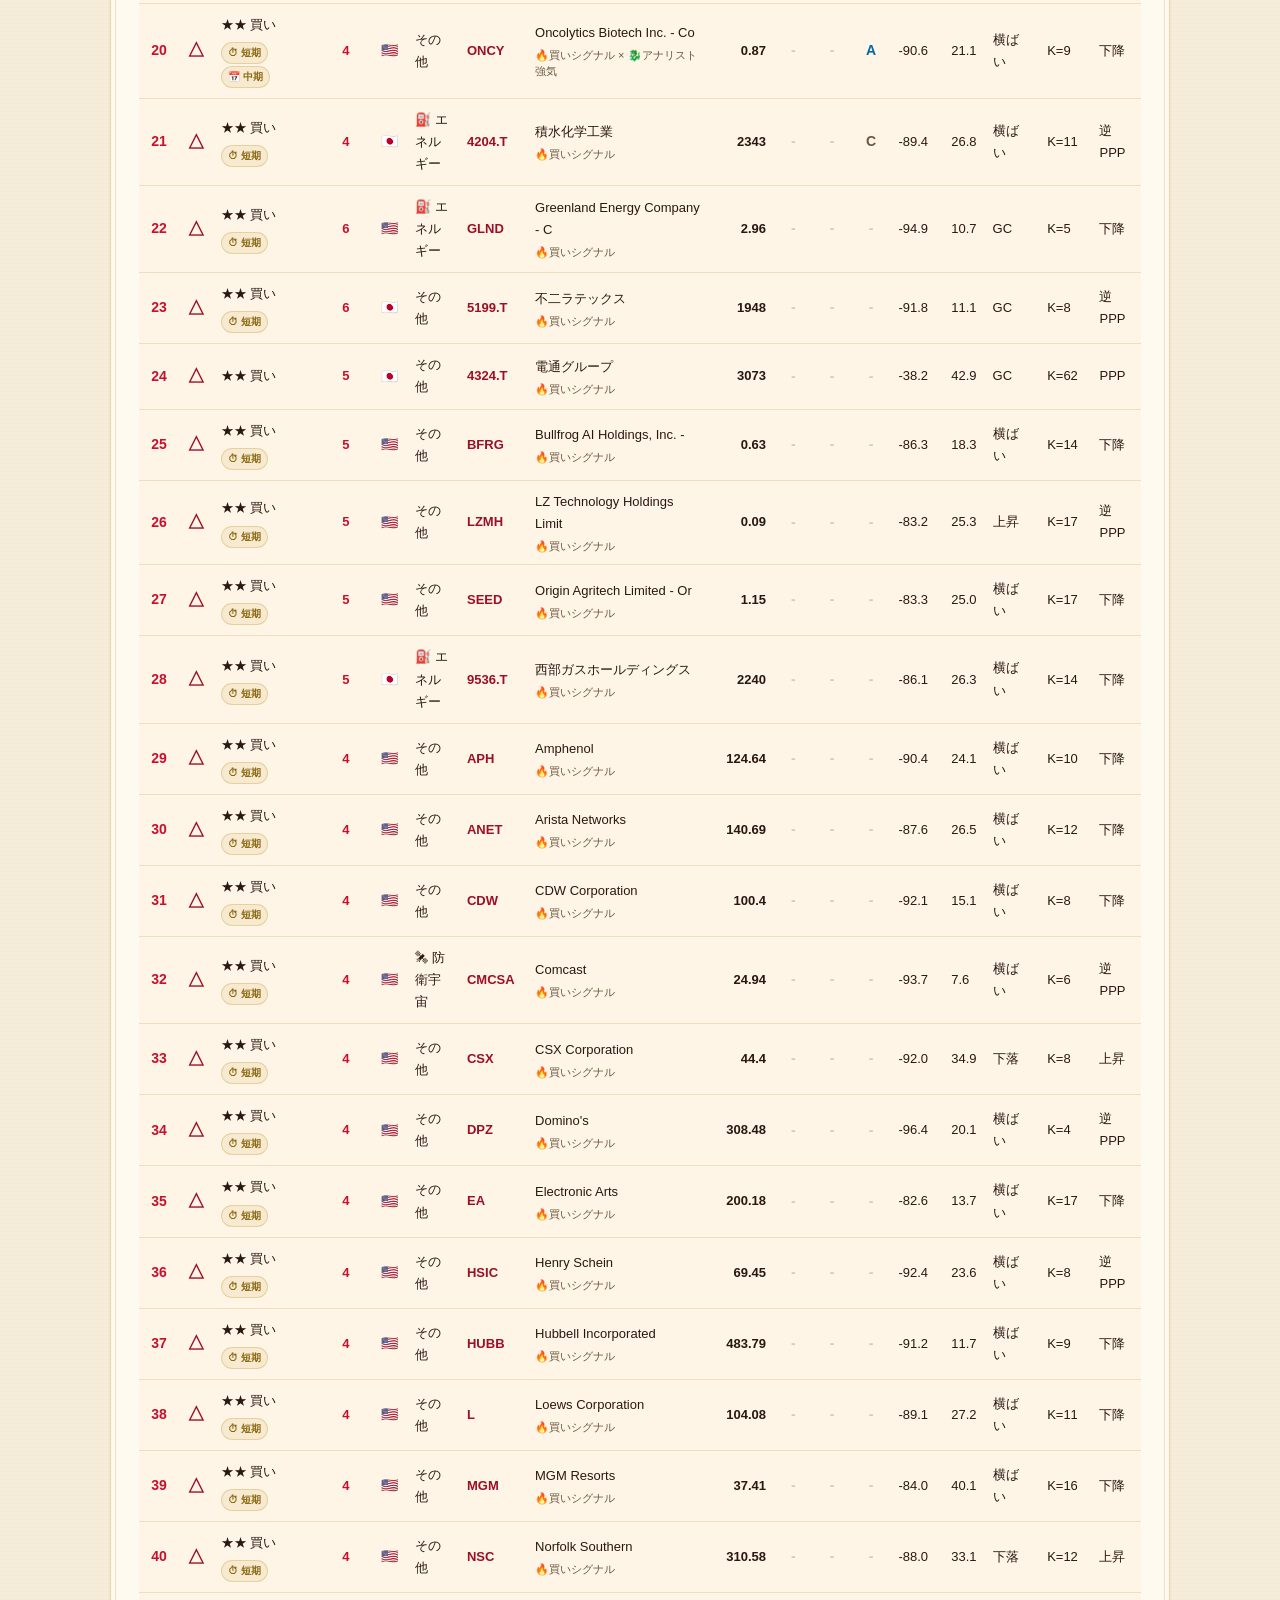
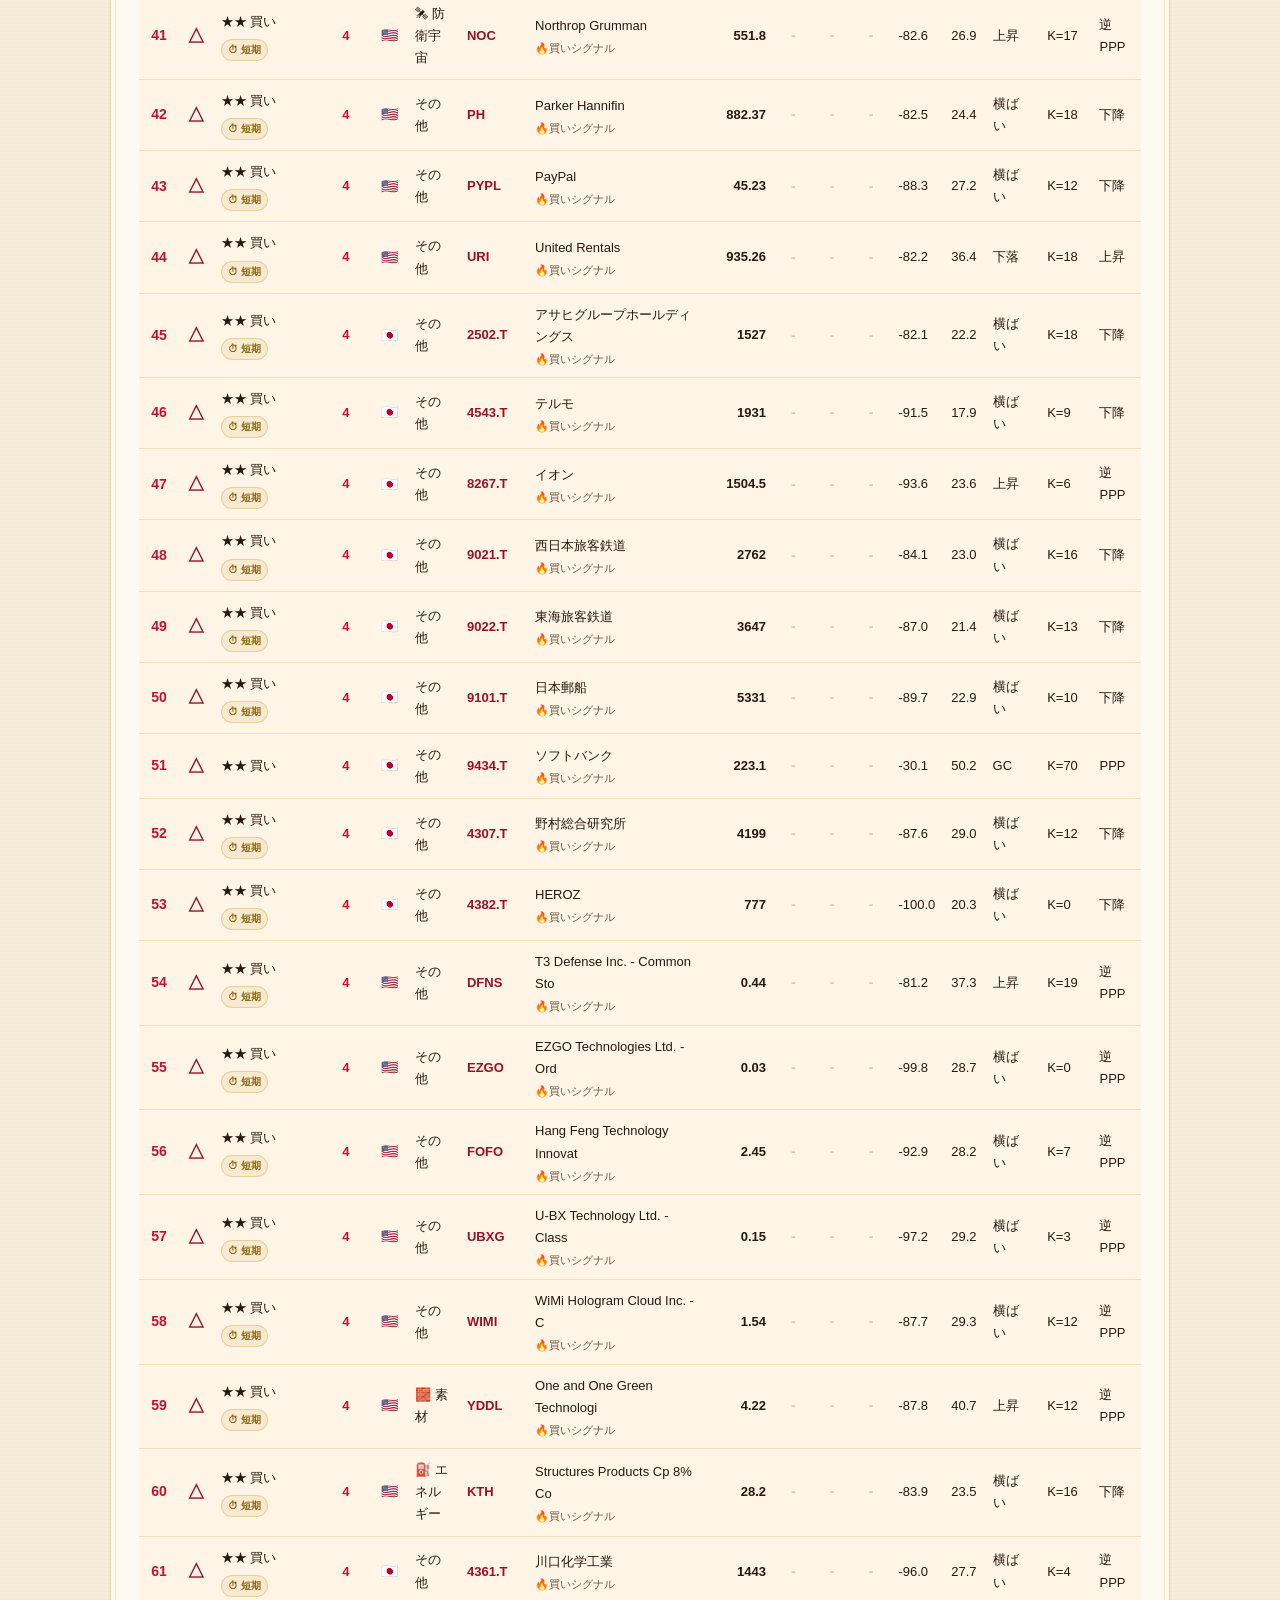
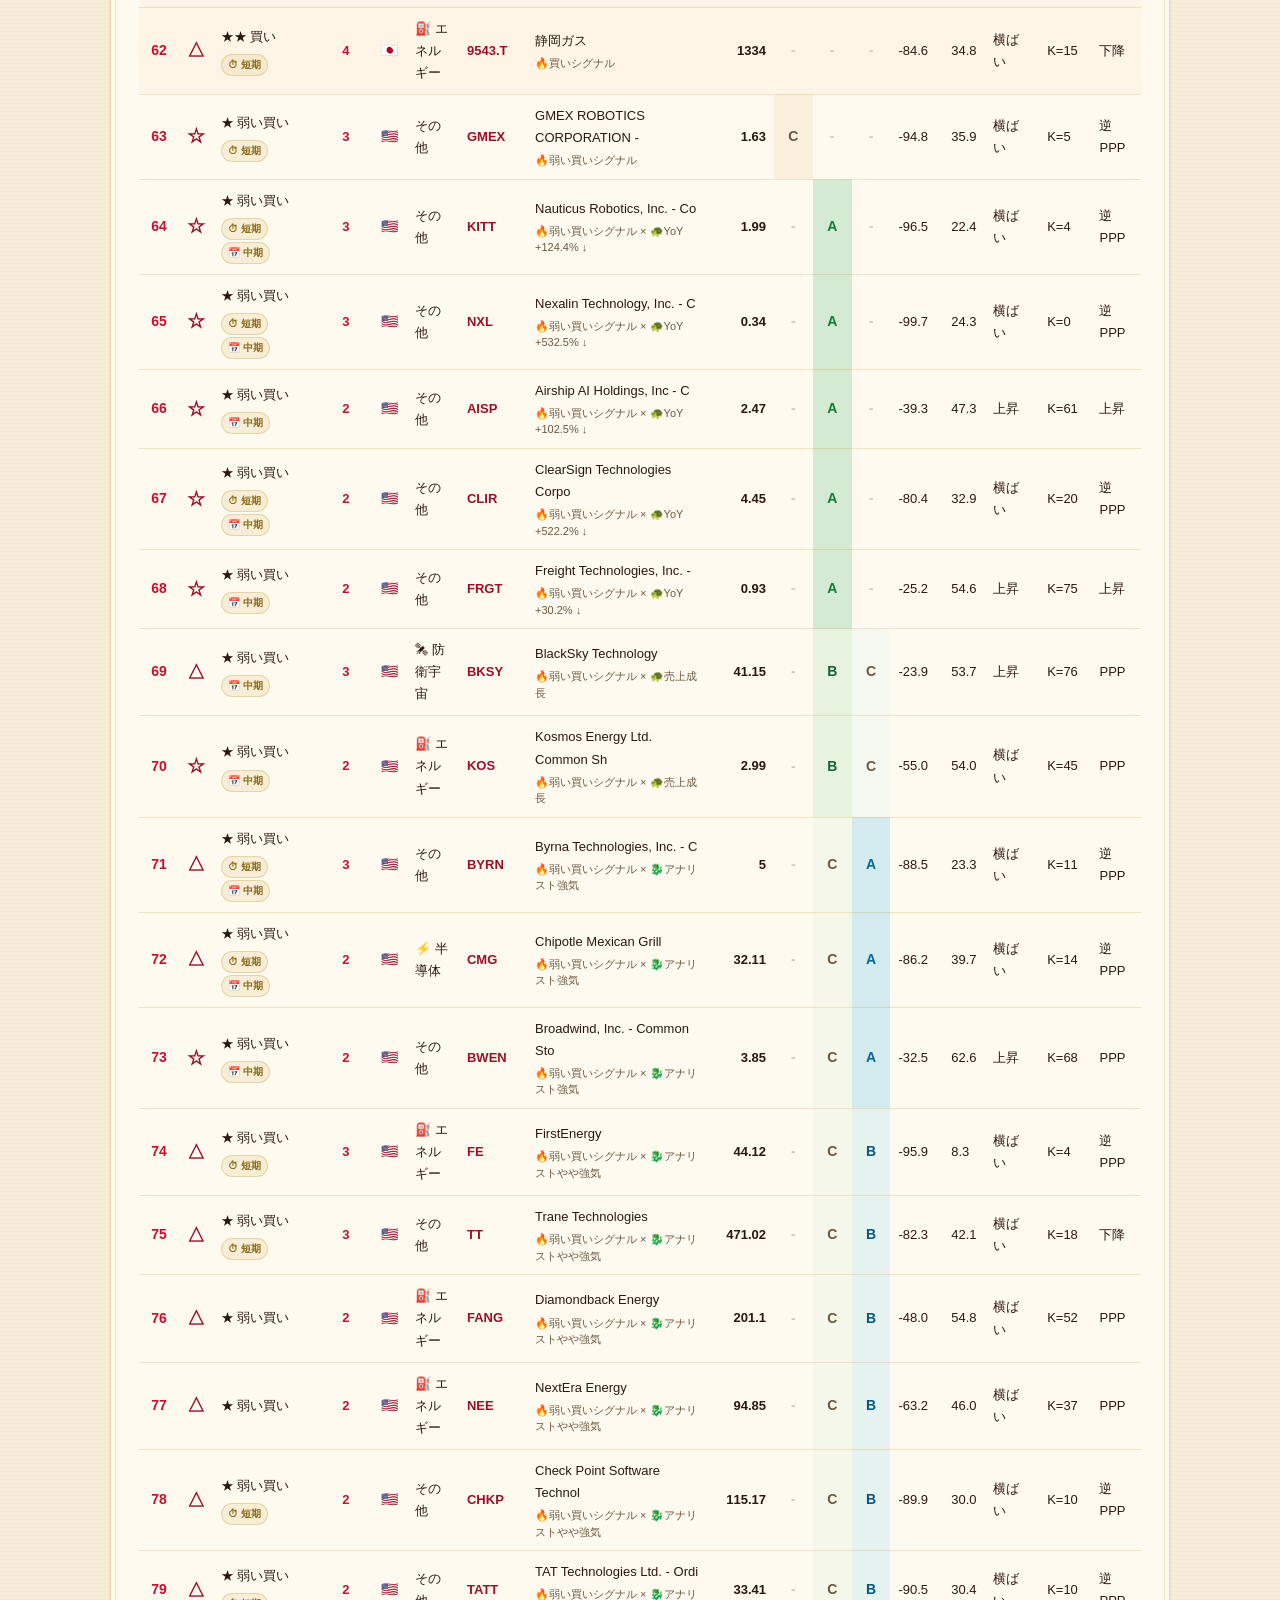
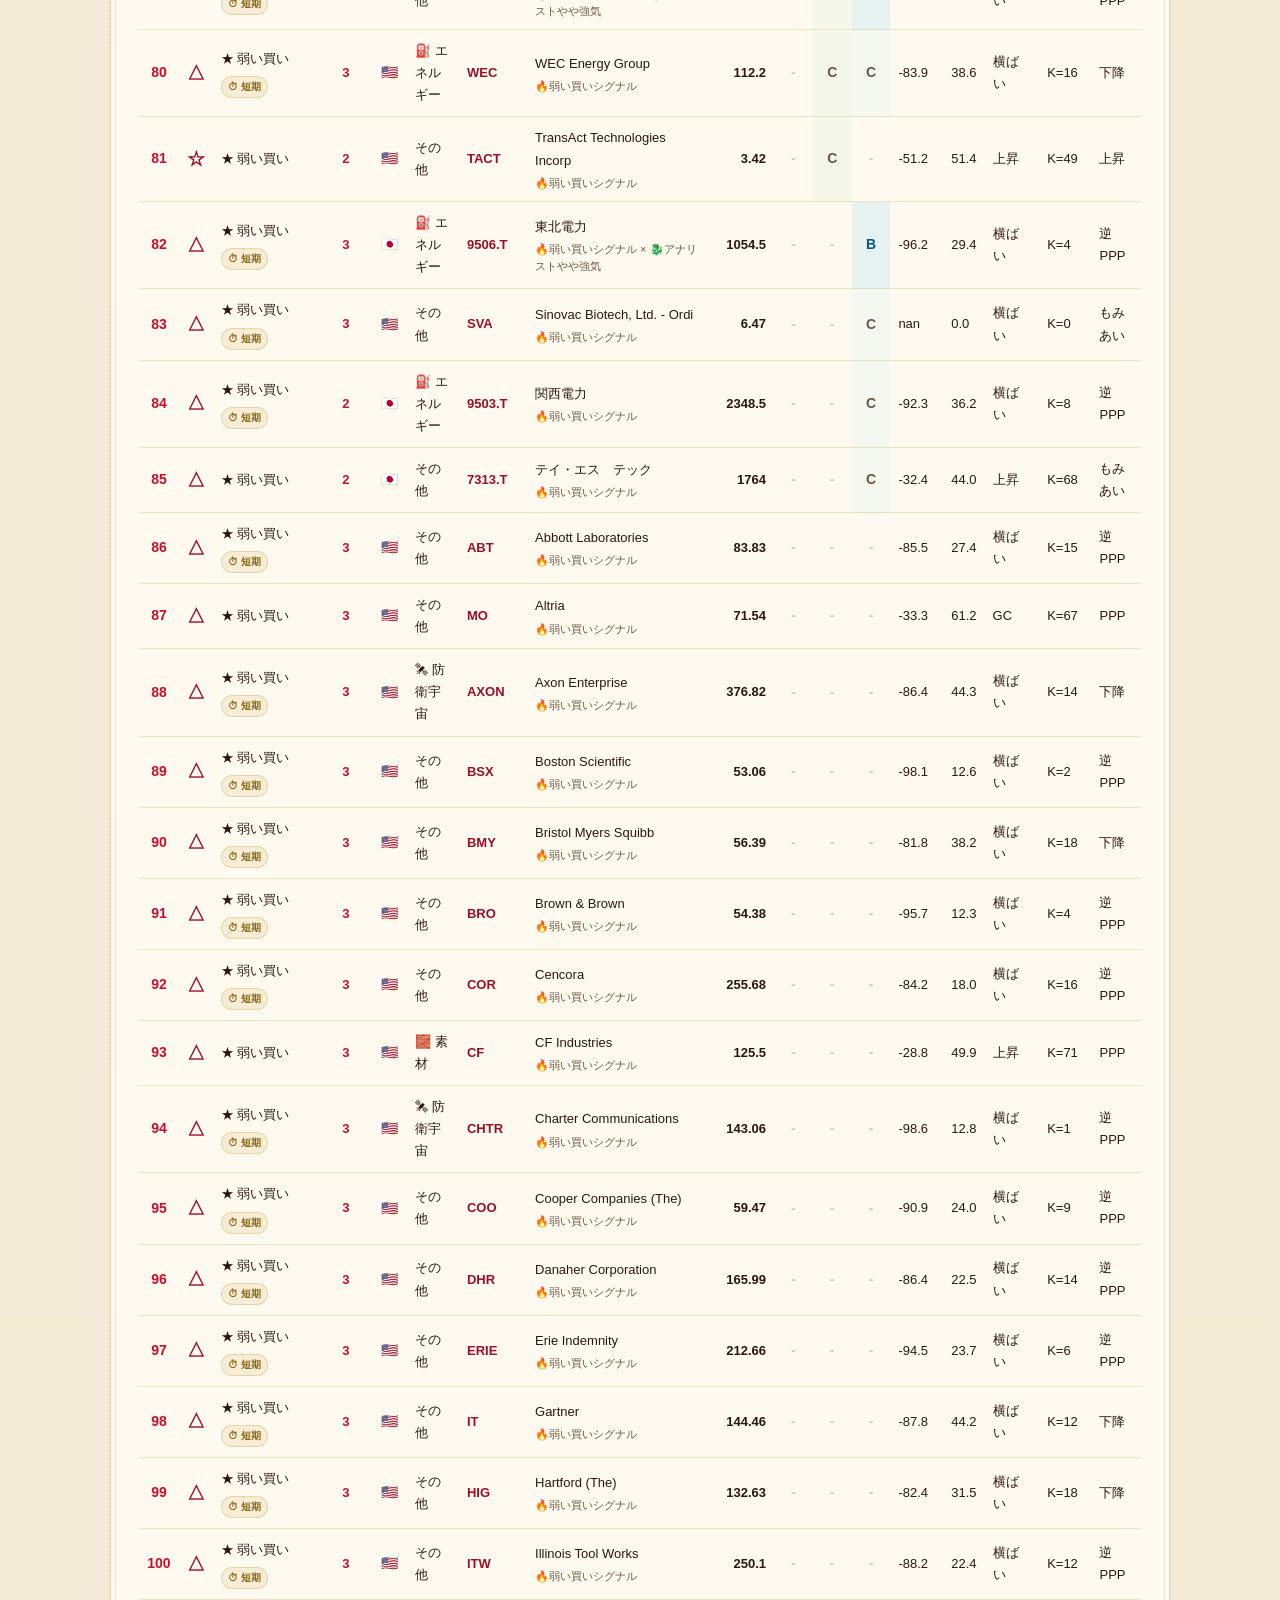
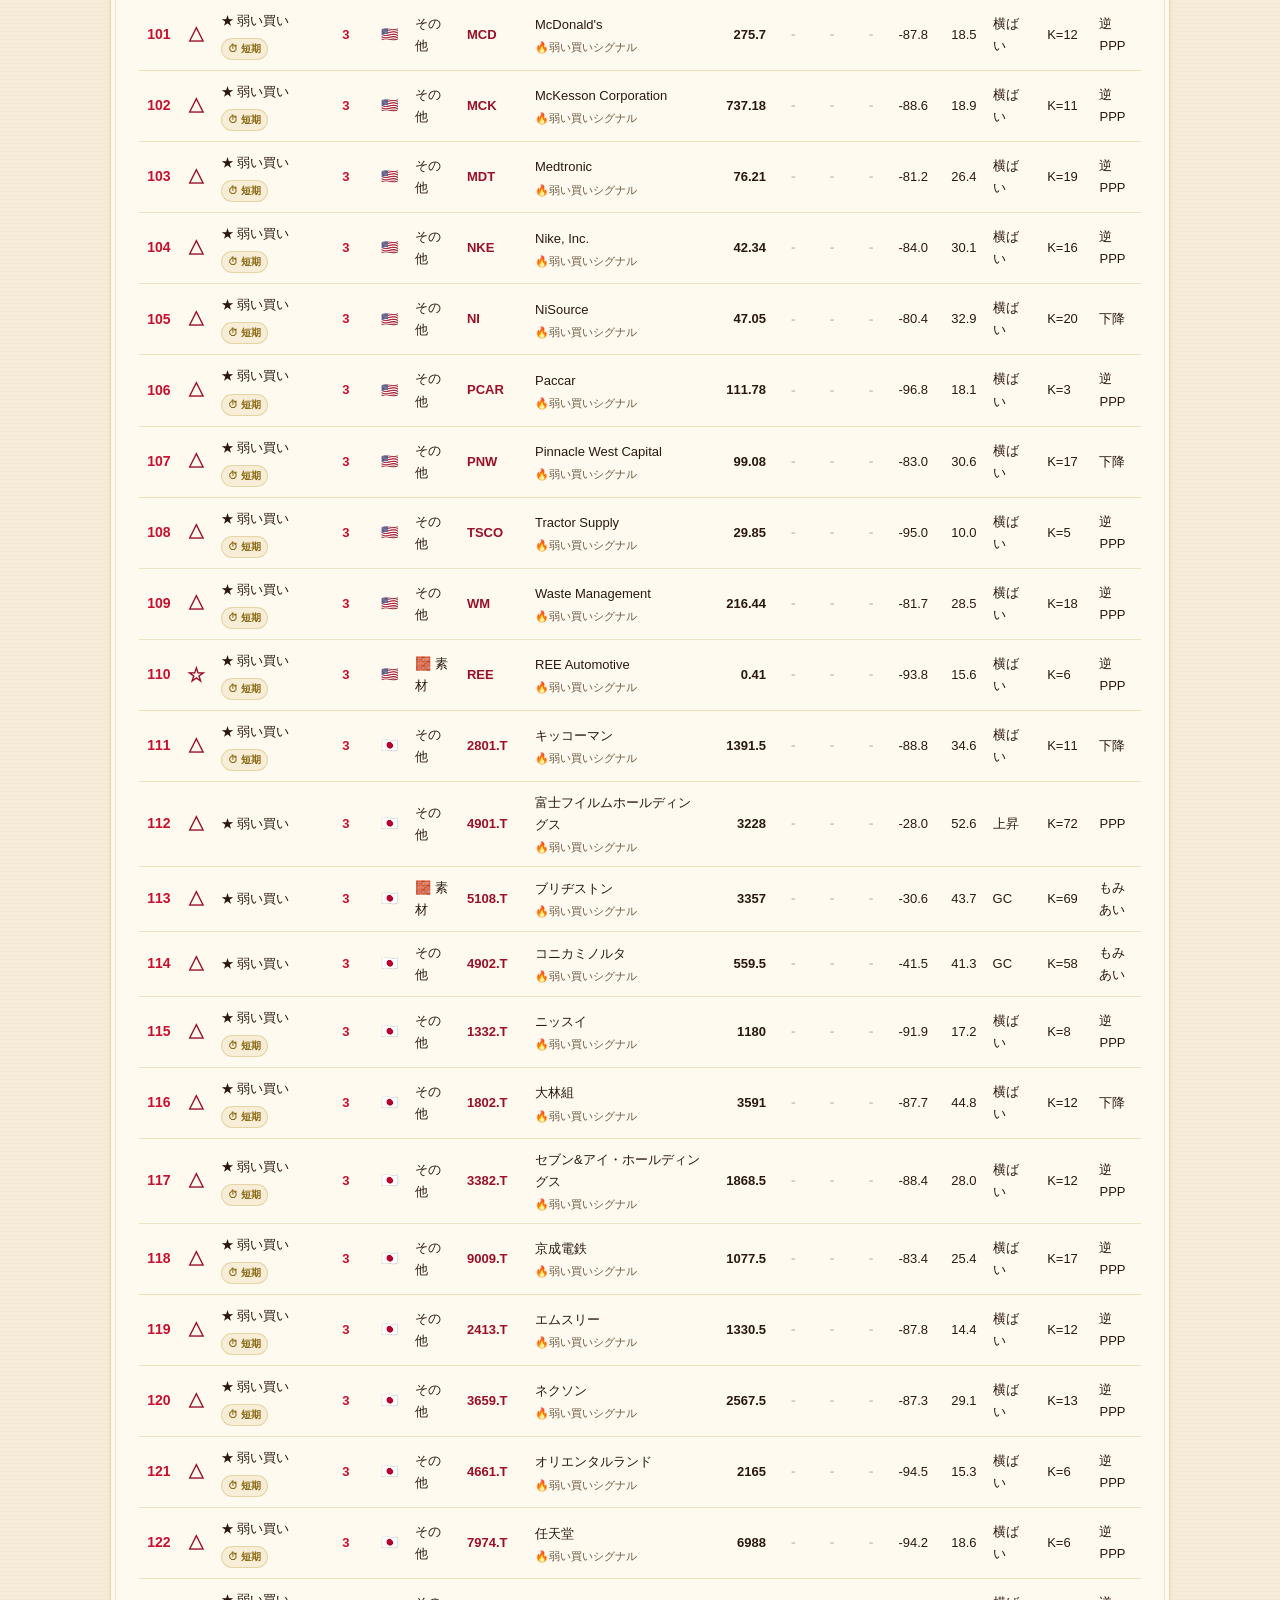
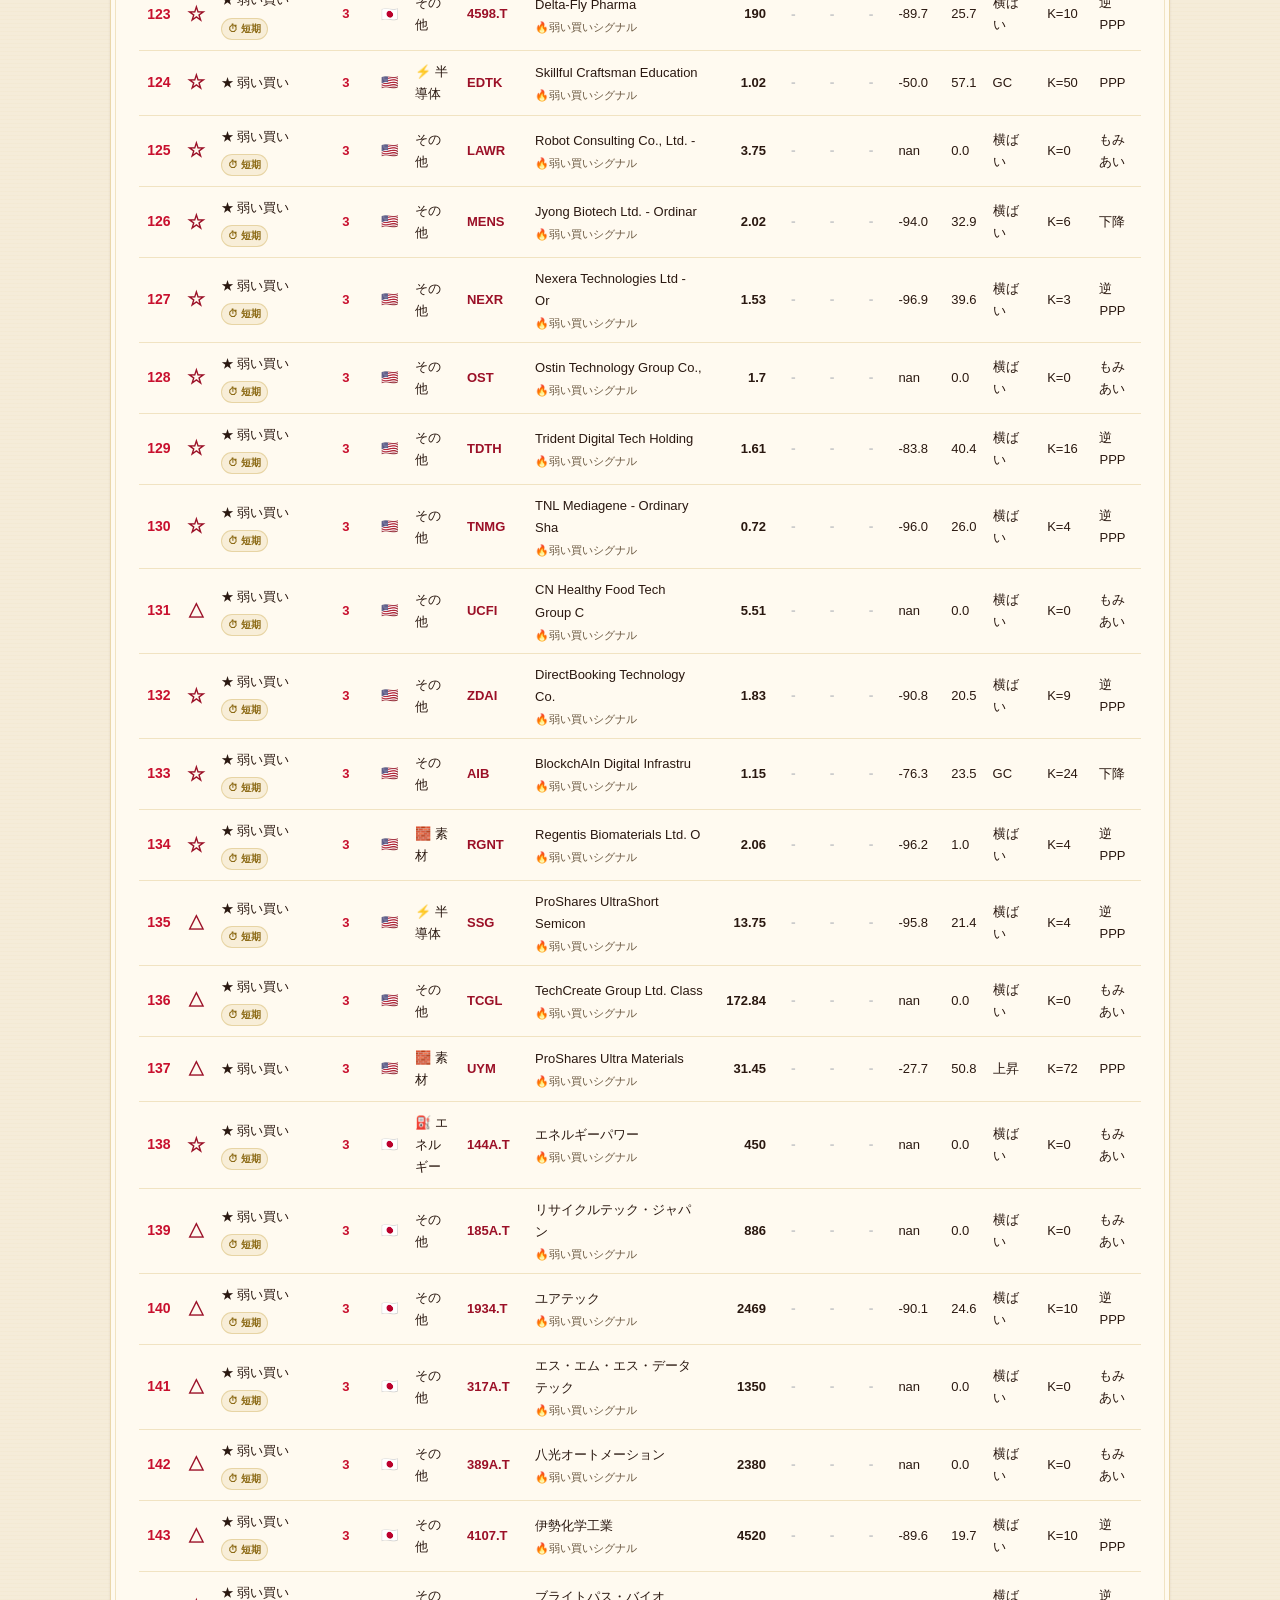
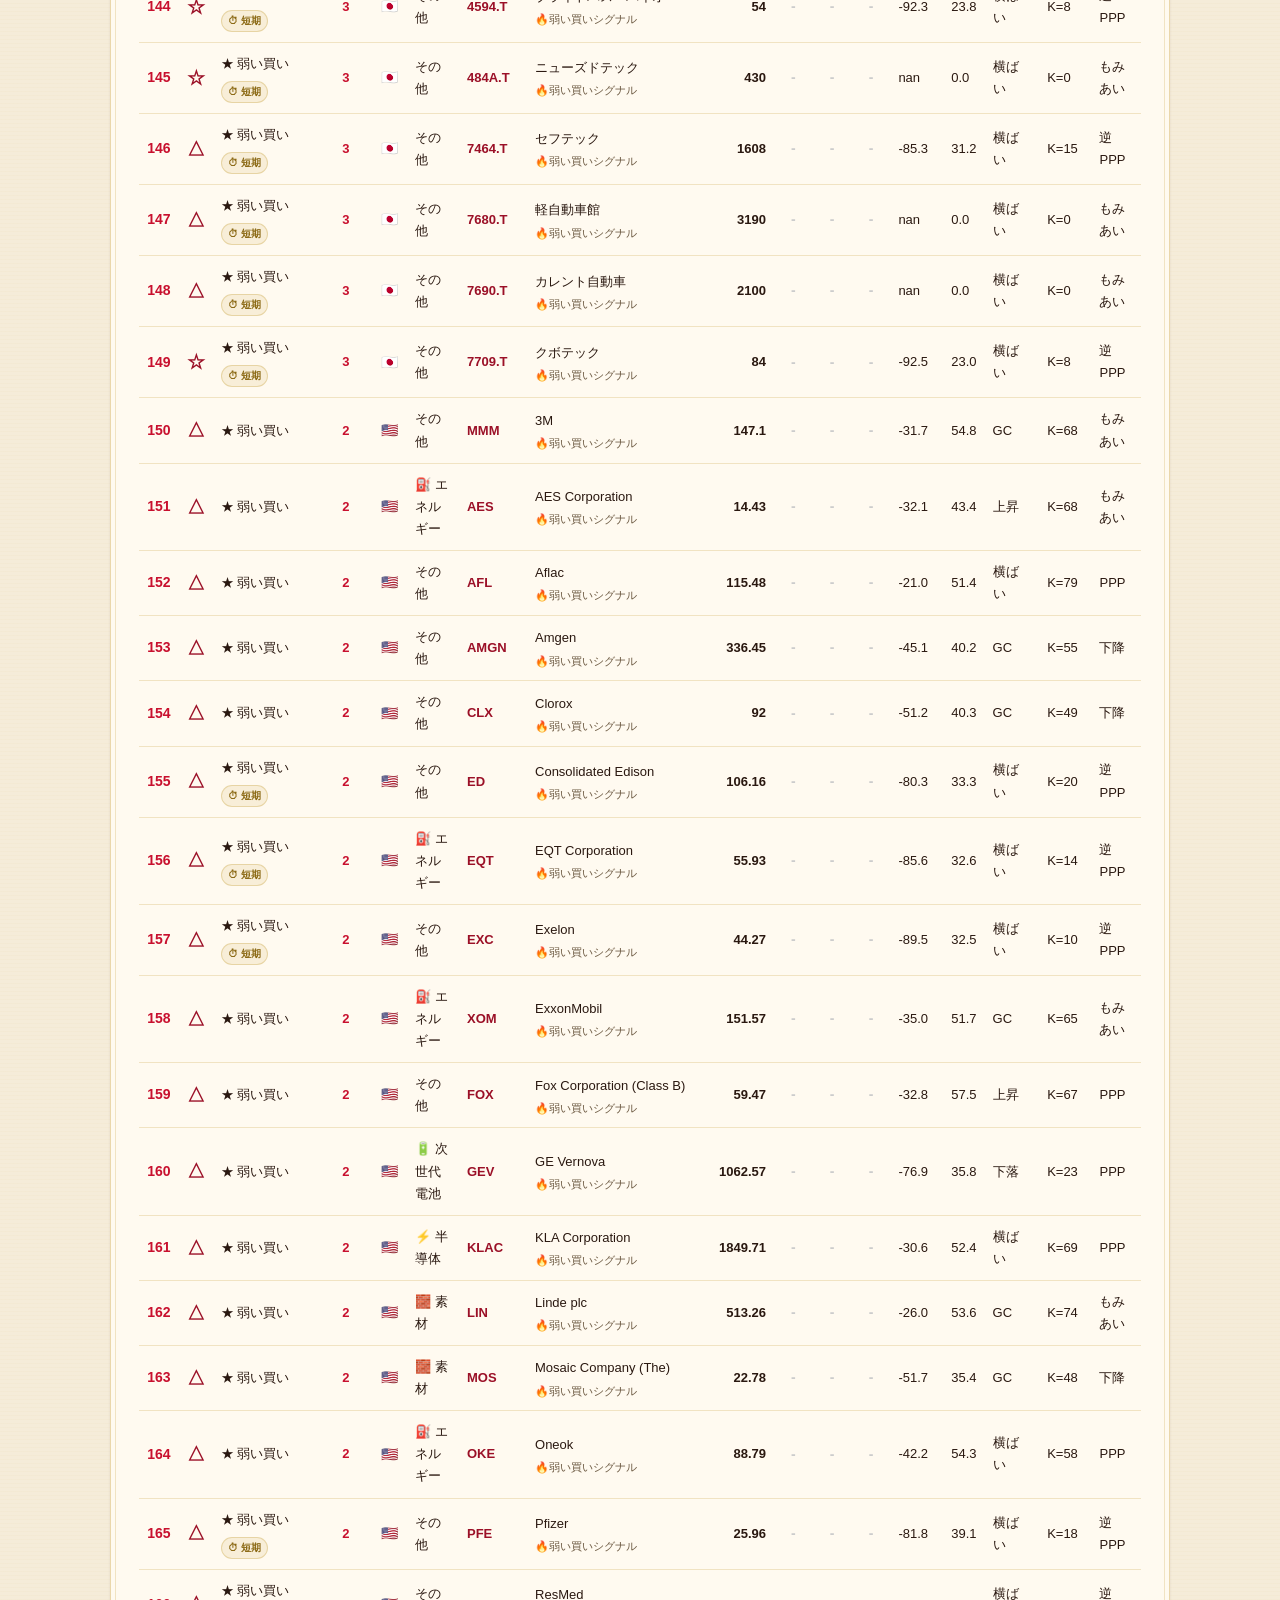
==== commit cf0ea4e4: "⚠️ トップページに免責事項セクション追加 - 朱赤枠線＋グラデ背景で警告色 - 8項目: 投資助言業務非該当/参考情報/自己責任原則/損害免責/データ正確性免責/ロジック変更/将来性保証なし/法令遵" ====
--- a/docs/index.html
+++ b/docs/index.html
@@ -109,6 +109,20 @@
       <li>🦒 真麒麟: 朱雀buy × 白虎B+ × 玄武B+ × 青龍B+ の4神全一致で自動授与</li>
     </ul>
   </section>
+
+  <section class="disclaimer-section">
+    <h2>⚠️ 免責事項（必読）</h2>
+    <ul>
+      <li>本サイトは<strong>個人運営の研究プロジェクト</strong>であり、投資助言業務には該当しません</li>
+      <li>掲載情報は<strong>投資判断の参考</strong>であり、<strong>売買を勧誘するものではありません</strong></li>
+      <li>最終的な投資判断は<strong>必ずご自身の責任</strong>で行ってください</li>
+      <li>本サイトの利用により生じたいかなる損害についても、運営者は責任を負いません</li>
+      <li>データは yfinance / openinsider.com / JPX 等の公開情報を機械的に処理したもので、<strong>正確性・最新性を保証しません</strong></li>
+      <li>分析ロジック・しきい値は予告なく変更されます</li>
+      <li>過去のシグナルが将来の成果を保証するものではありません</li>
+      <li>金融商品取引法その他関係法令を遵守してご利用ください</li>
+    </ul>
+  </section>
 </main>
 
 <footer>
--- a/docs/style.css
+++ b/docs/style.css
@@ -312,6 +312,42 @@
   padding: 6px 8px;
   border-left: 2px solid var(--shu);
   border-radius: 1px;
+}
+
+/* ====== 免責事項セクション ====== */
+.disclaimer-section {
+  background: linear-gradient(180deg, rgba(200,16,46,0.06), rgba(200,16,46,0.02));
+  border: 2px solid var(--shu);
+  border-radius: 4px;
+  padding: 24px 28px;
+  margin-top: 32px;
+  margin-bottom: 24px;
+}
+
+.disclaimer-section h2 {
+  font-size: 20px;
+  color: var(--shu);
+  border-bottom: 2px solid var(--shu);
+  padding-bottom: 12px;
+  margin-bottom: 16px;
+  letter-spacing: 0.08em;
+}
+
+.disclaimer-section ul {
+  margin: 0;
+  padding-left: 24px;
+}
+
+.disclaimer-section li {
+  margin-bottom: 8px;
+  font-size: 14px;
+  line-height: 1.7;
+  color: var(--sumi);
+}
+
+.disclaimer-section strong {
+  color: var(--shu-deep);
+  font-weight: 900;
 }
 
 /* ====== 競馬印 & 時間軸タグ ====== */
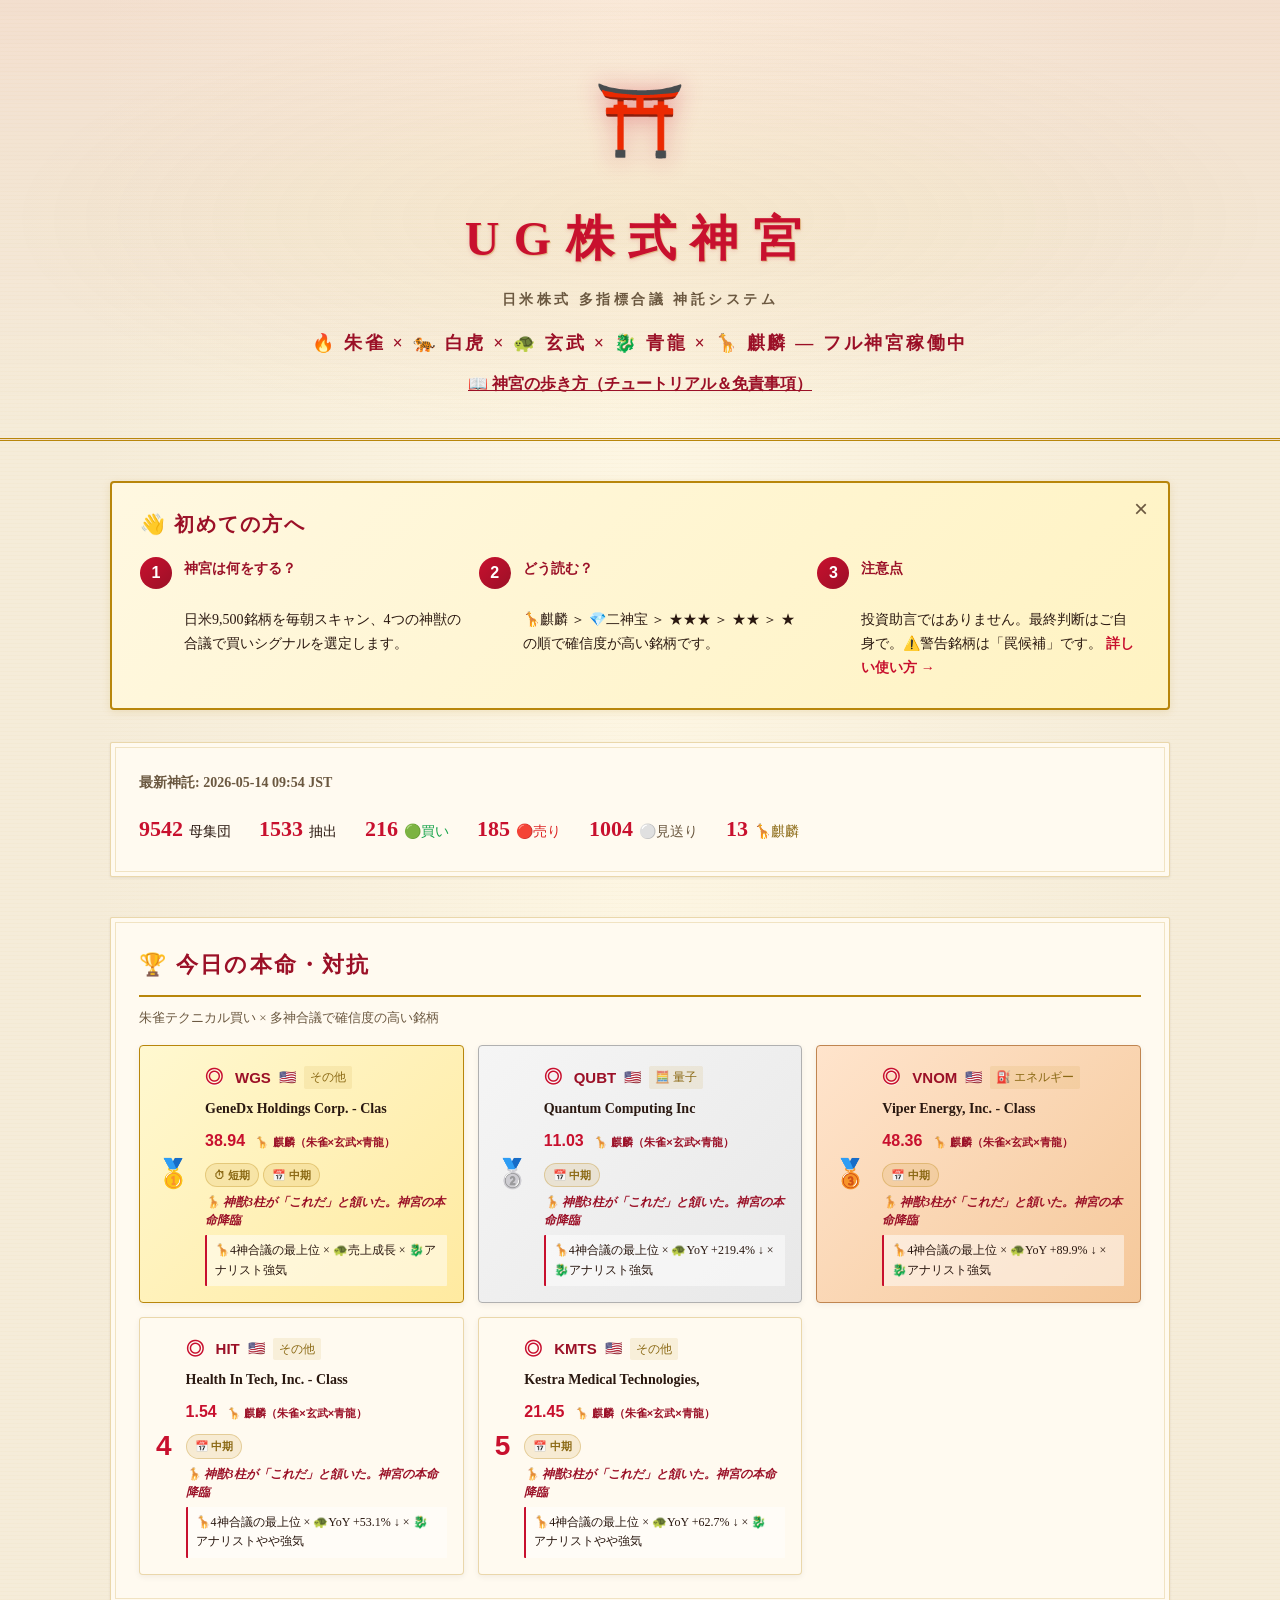
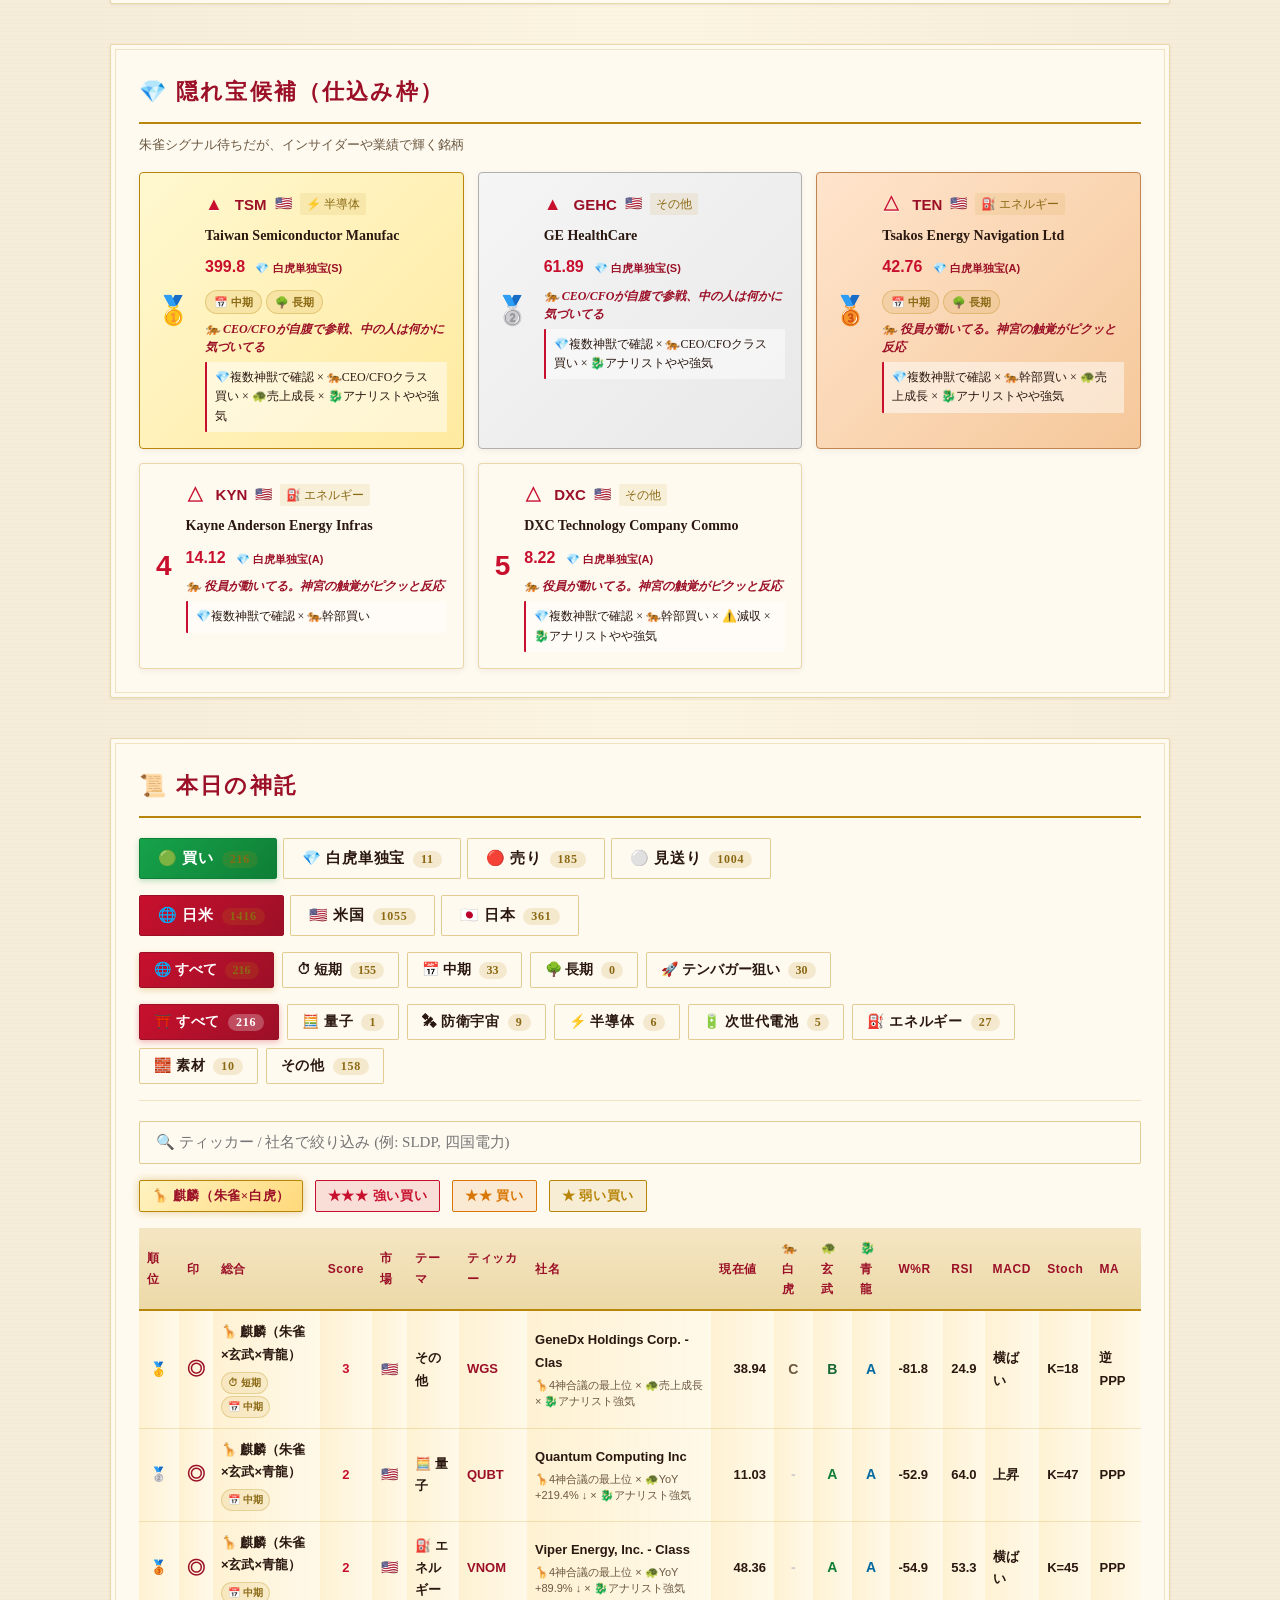
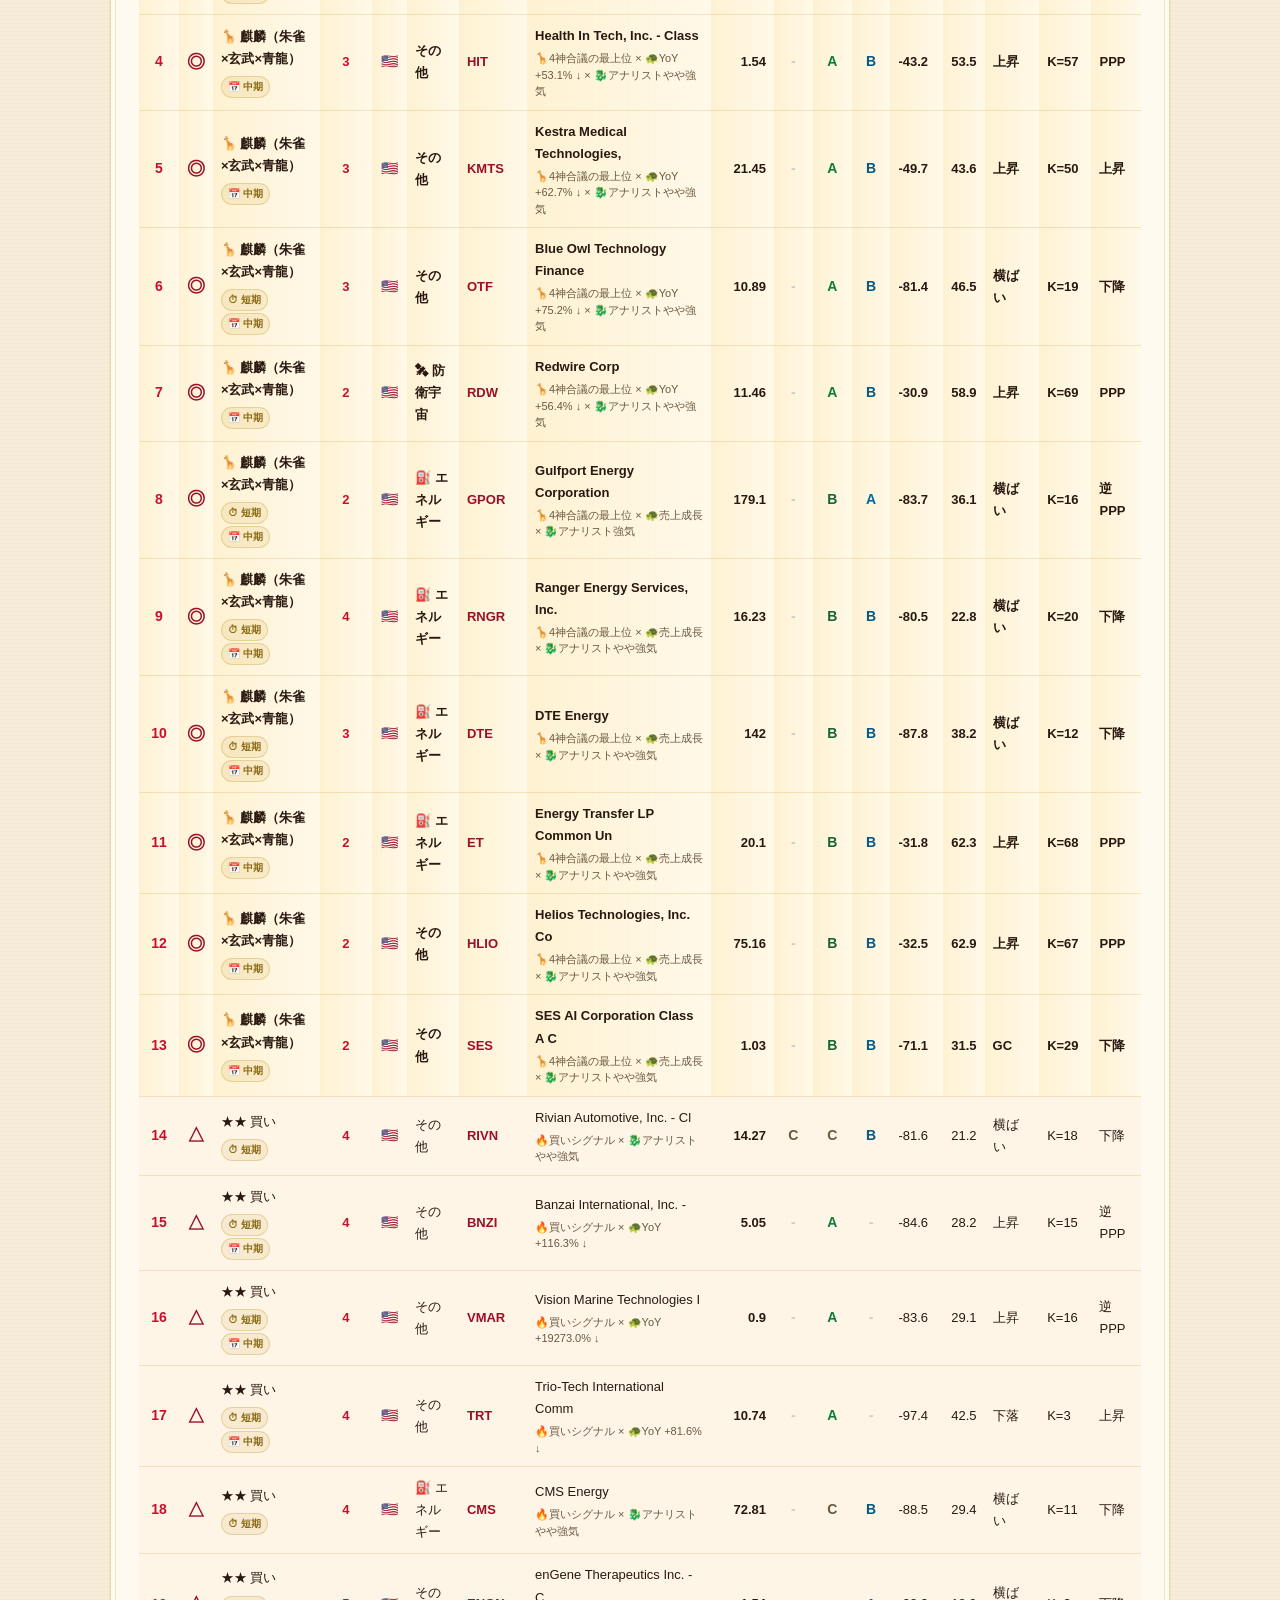
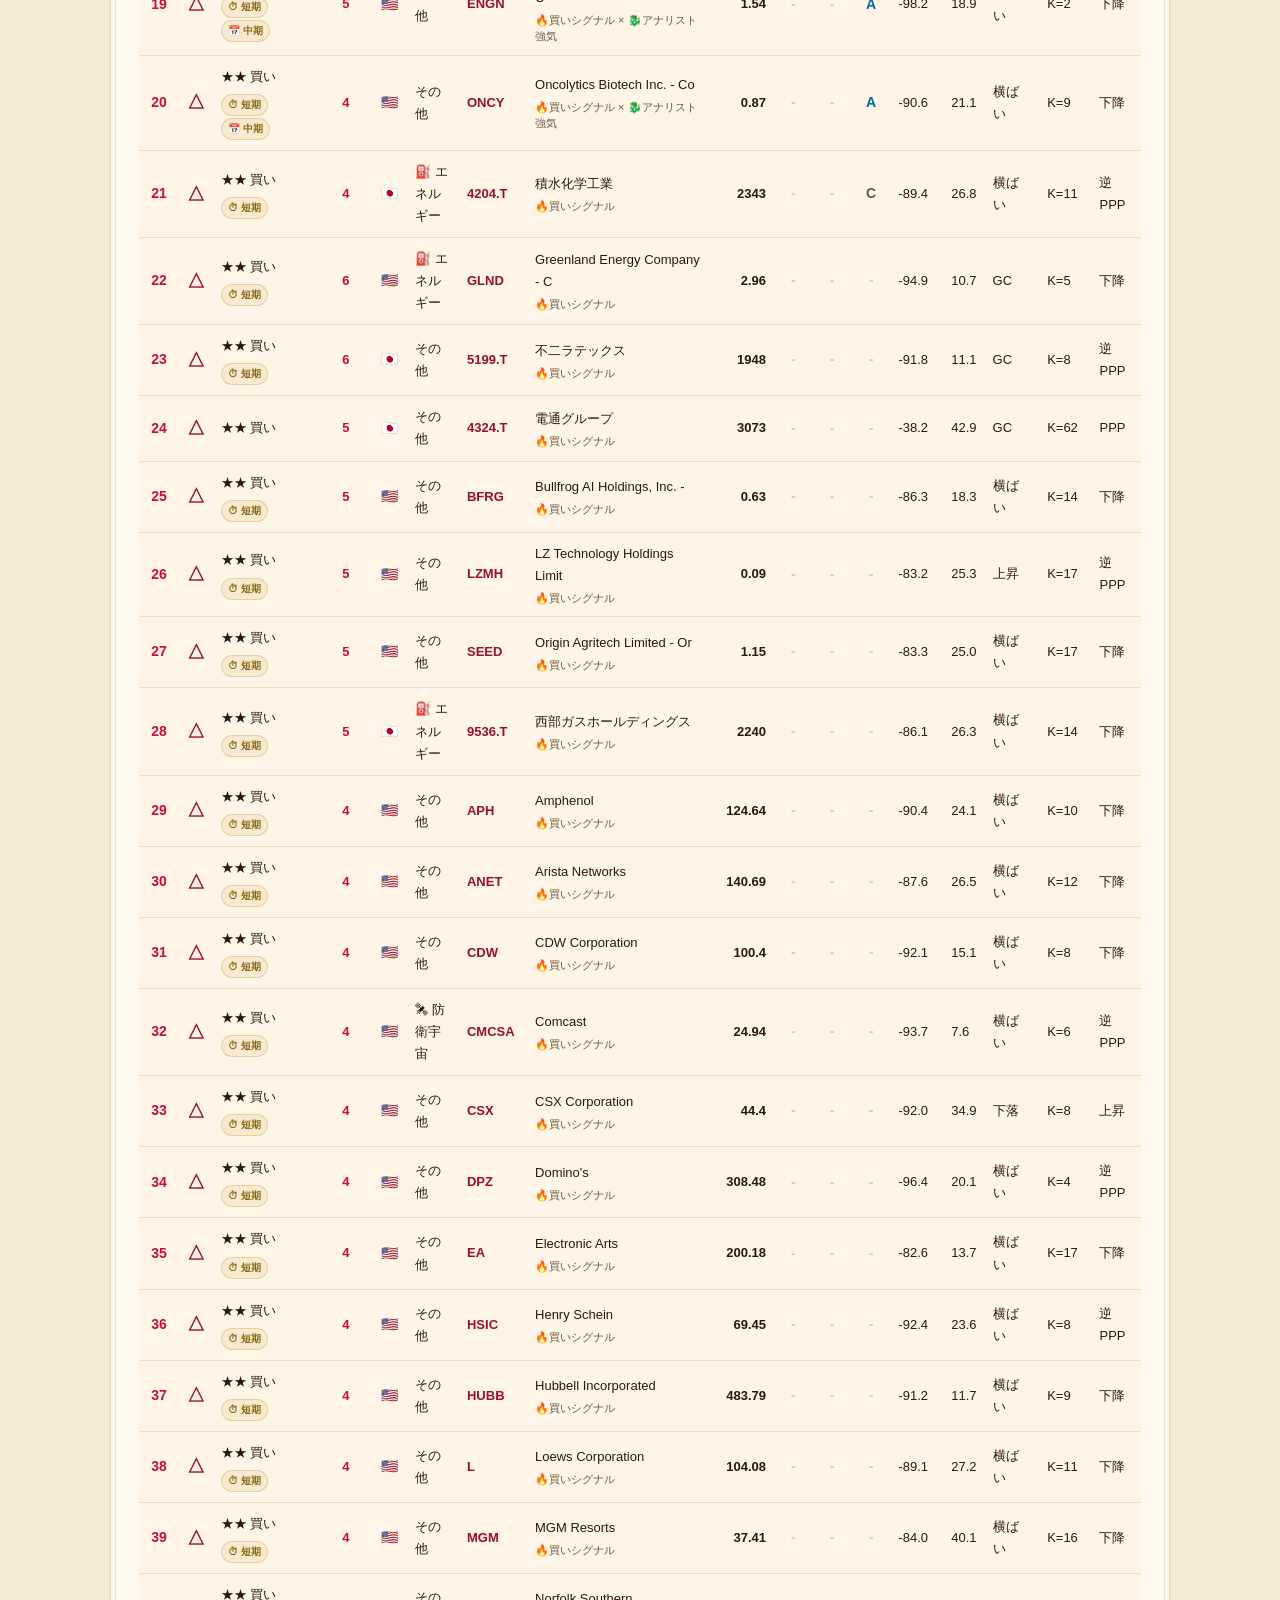
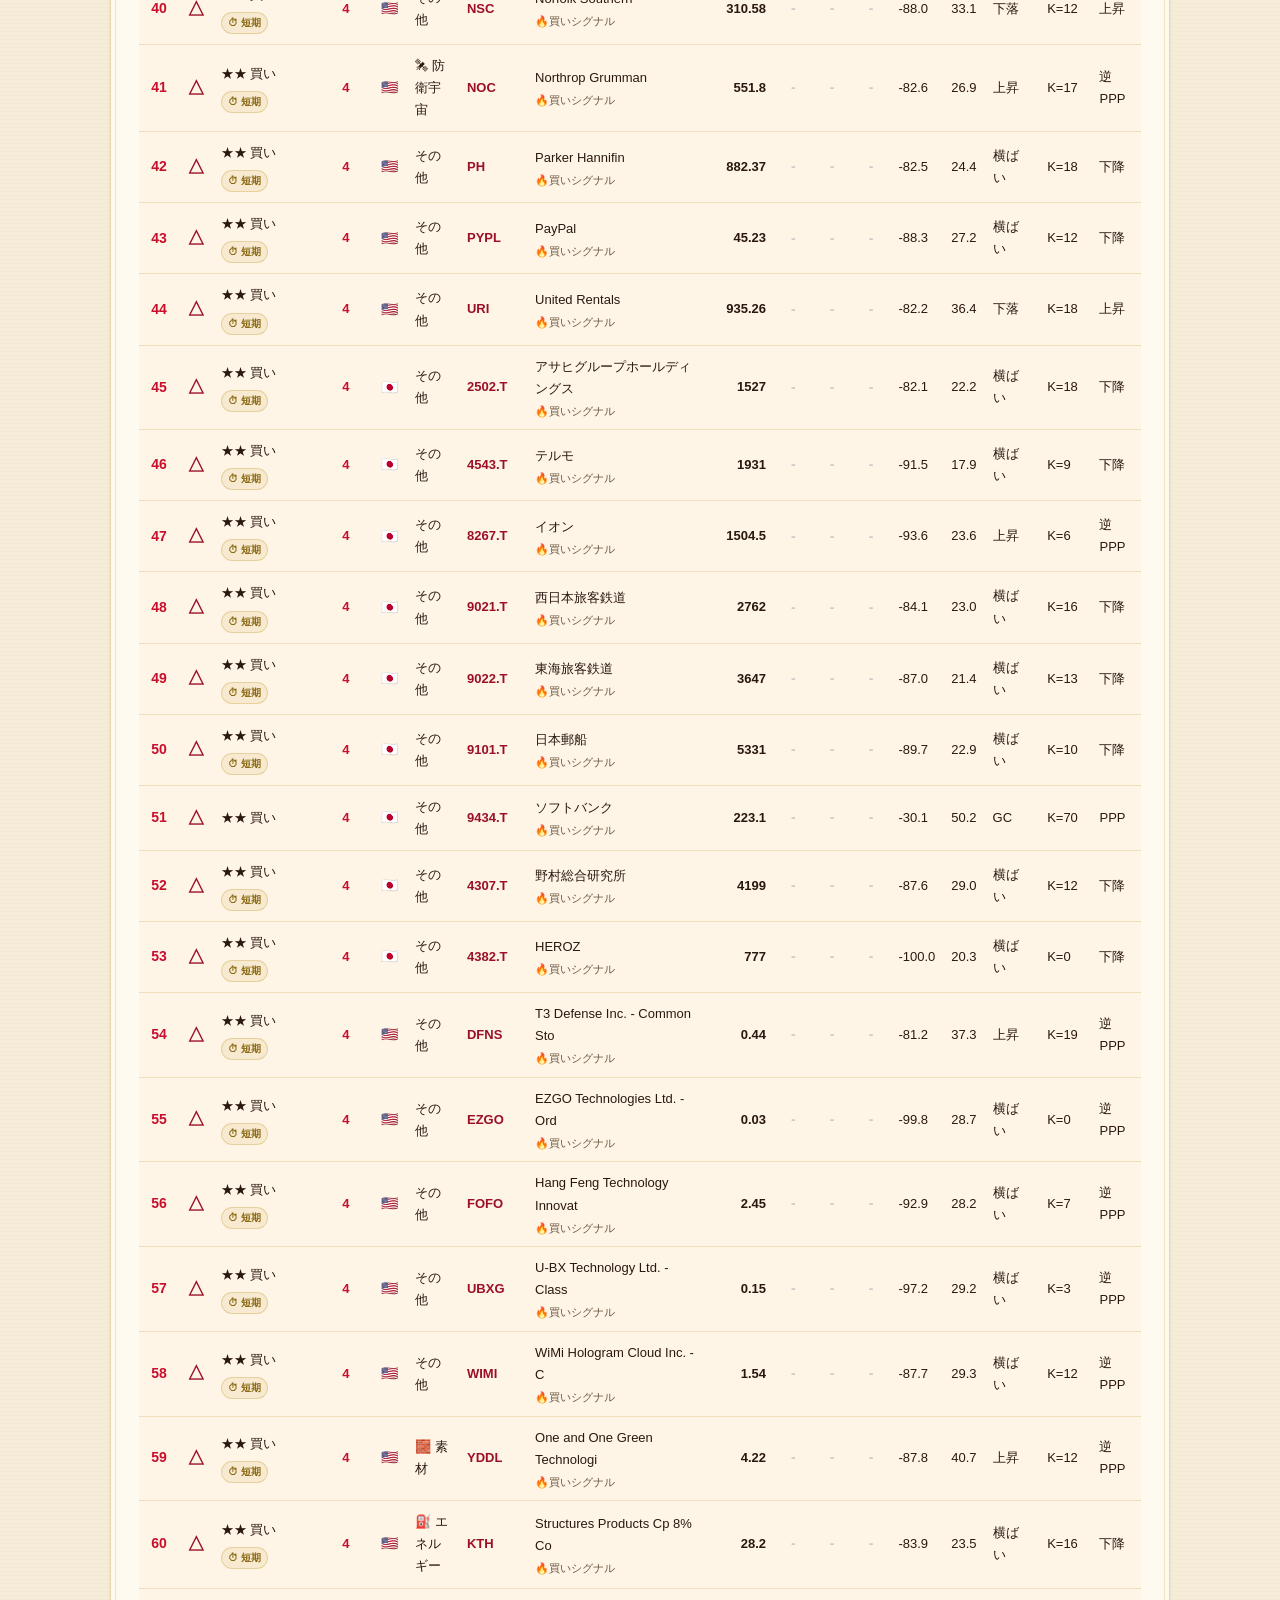
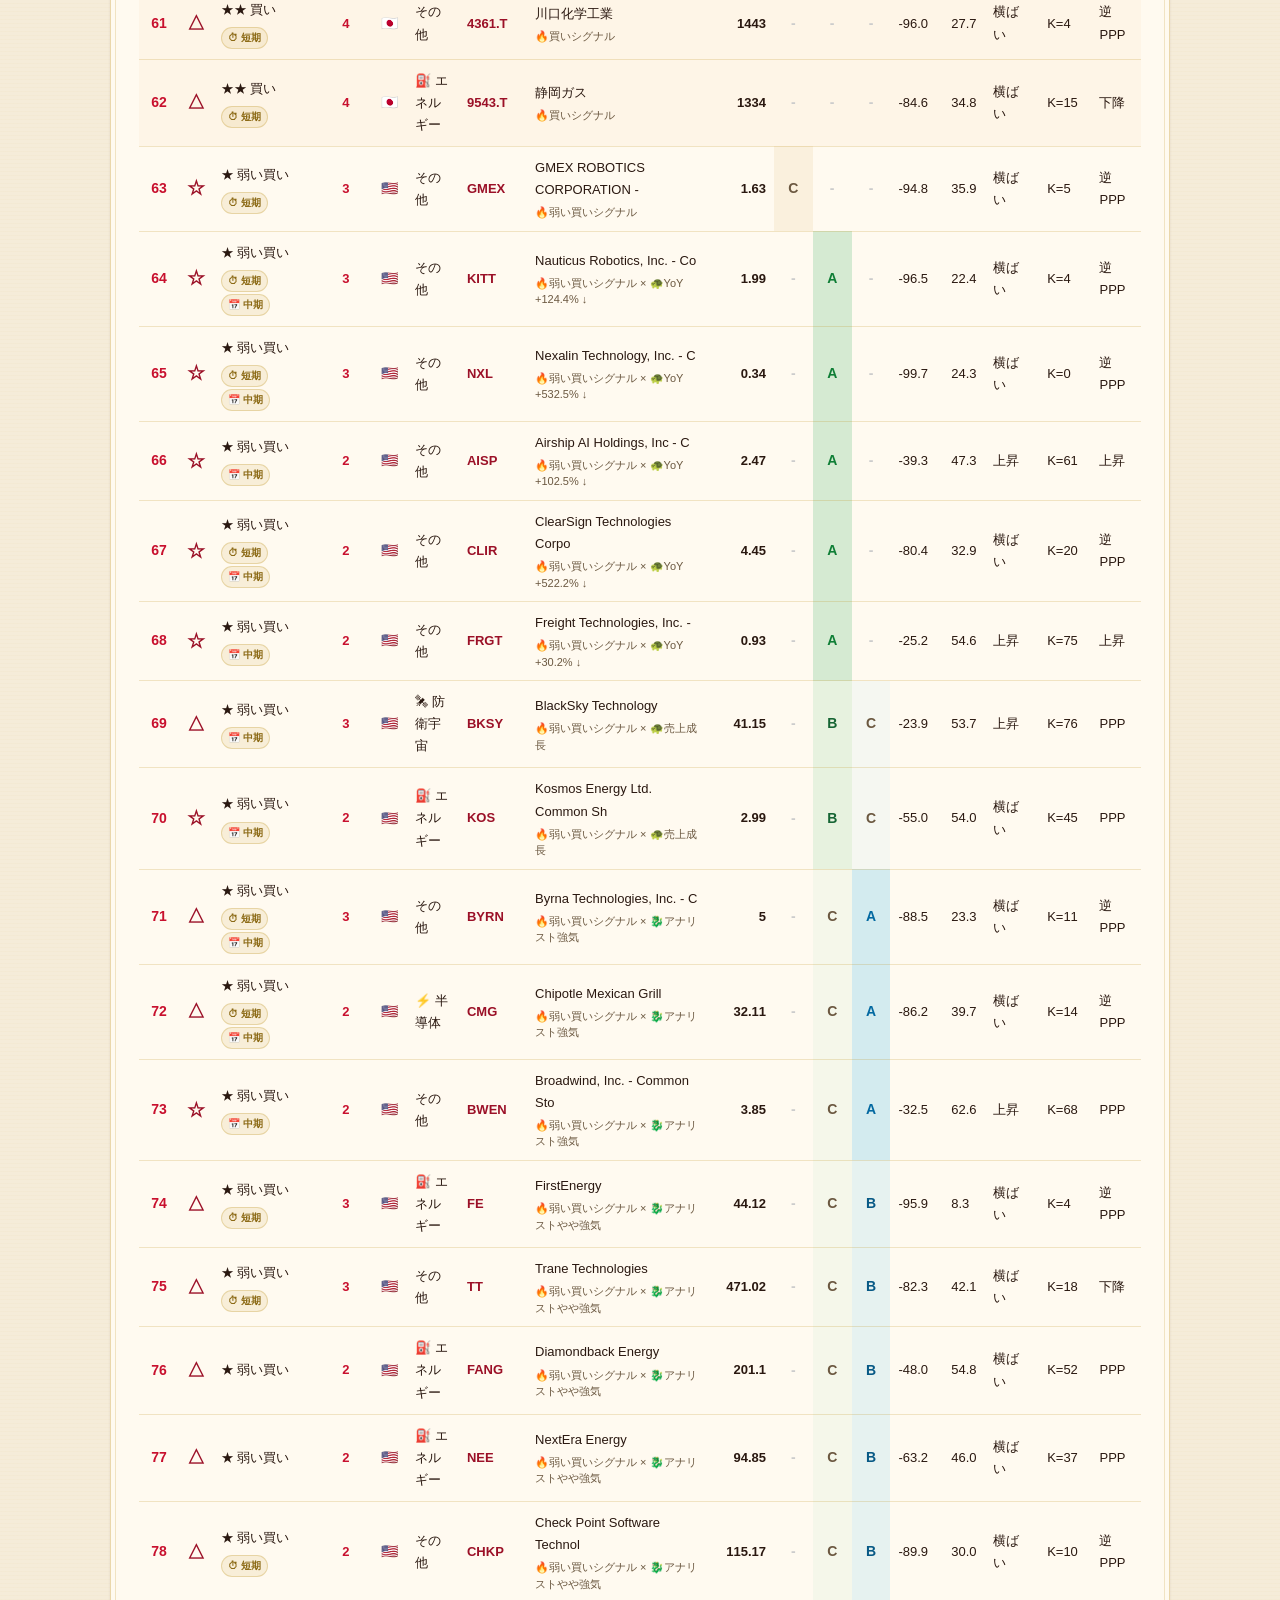
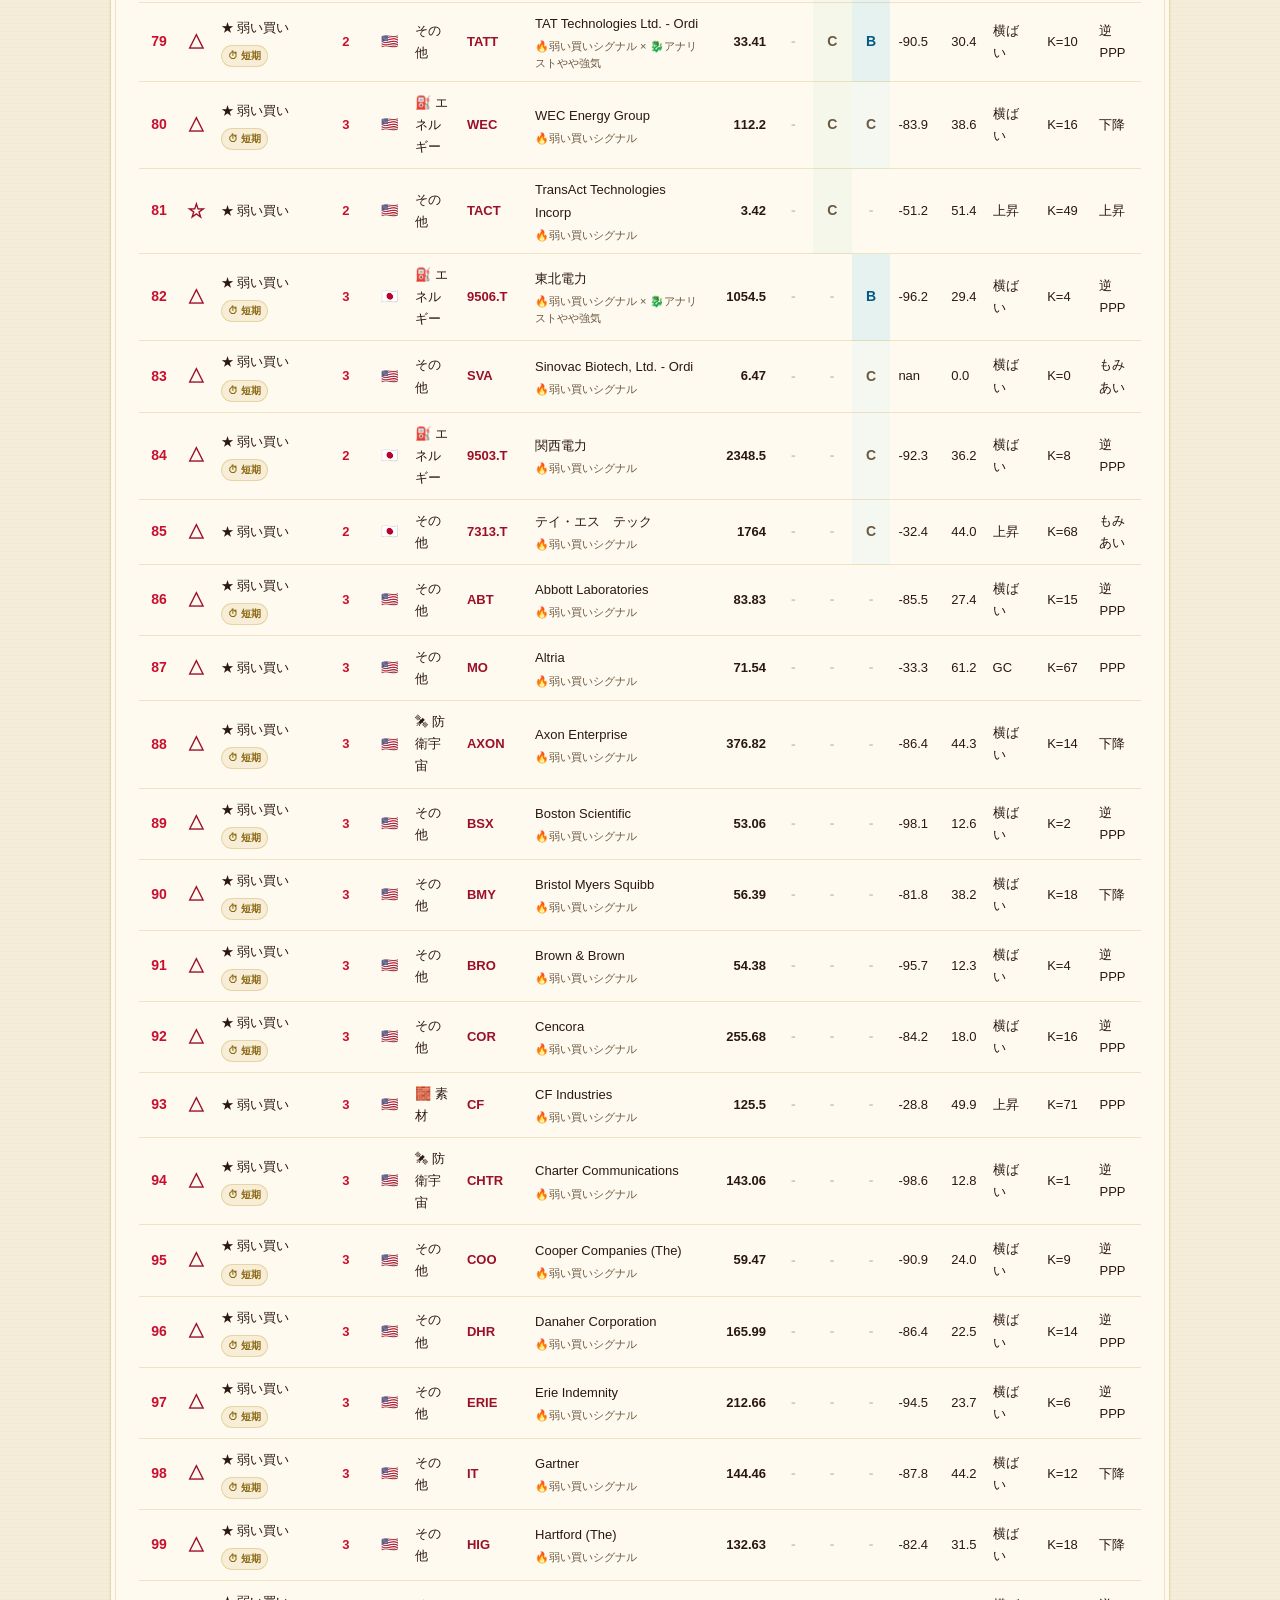
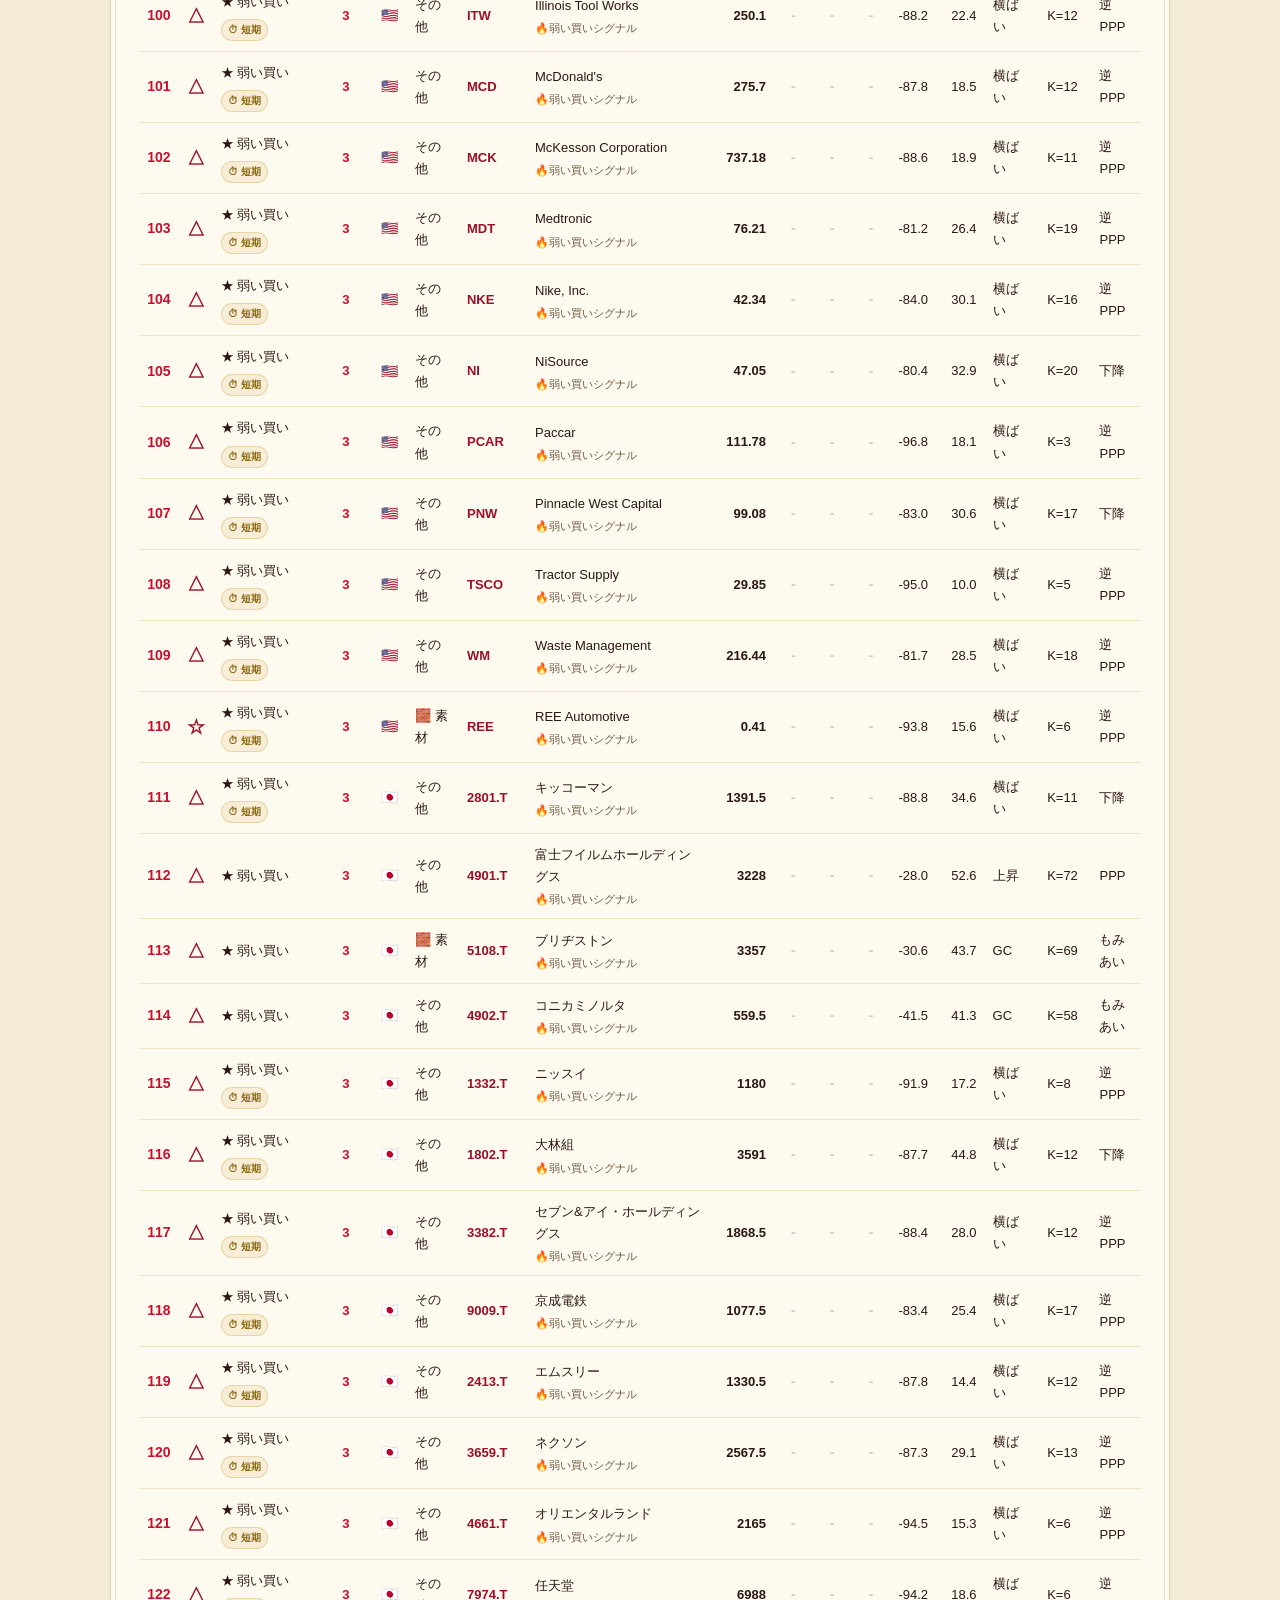
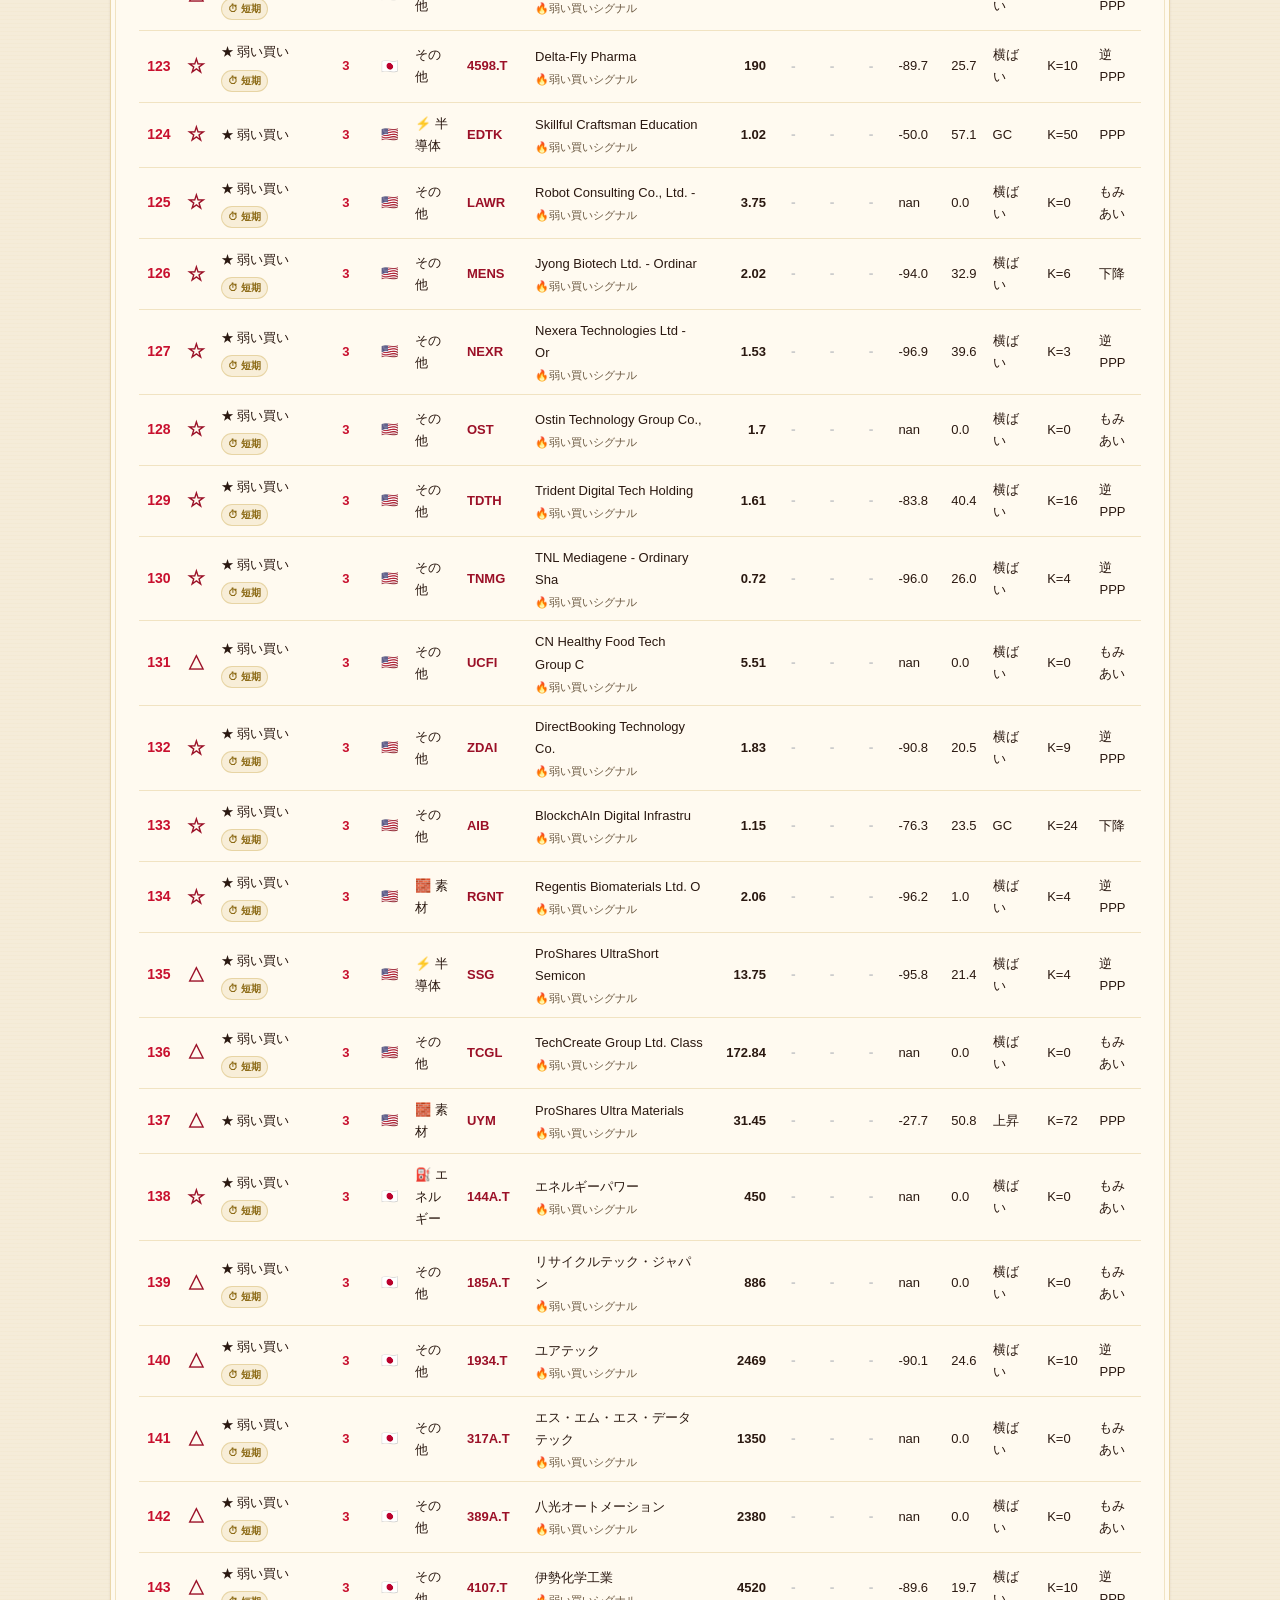
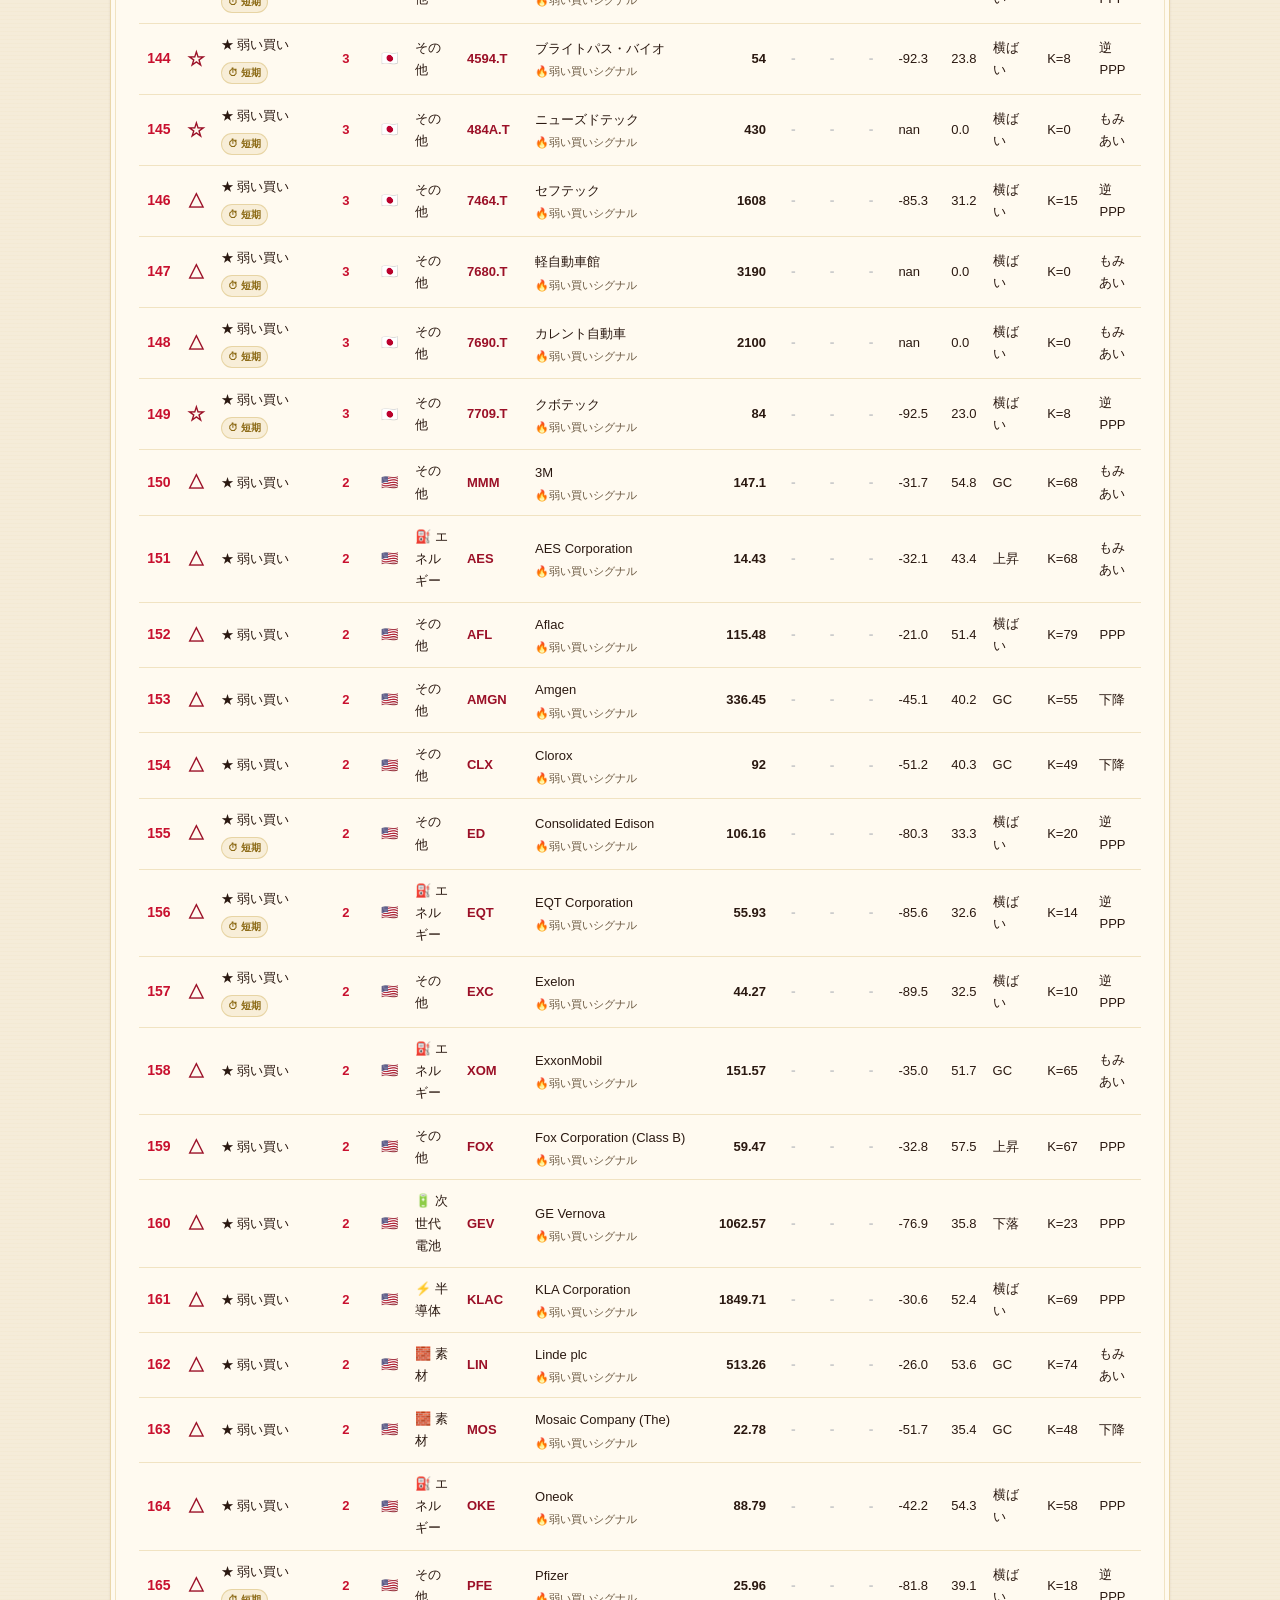
==== commit 252bfc6f: "⏱ 時間軸タブ追加：短期/中期/長期/テンバガー狙い - 朱雀alert × 市場 × テーマ × 時間軸の4層フィルタに - すべて/⏱短期/📅中期/🌳長期/🚀テンバガー の5タブ - 各タブで色分" ====
--- a/docs/index.html
+++ b/docs/index.html
@@ -70,6 +70,8 @@
       <div class="market-toggle" id="market-toggle"></div>
     </div>
 
+    <div class="timeframe-tabs" id="timeframe-tabs"></div>
+
     <div class="theme-tabs" id="theme-tabs"></div>
 
     <div class="search-box">
--- a/docs/style.css
+++ b/docs/style.css
@@ -486,6 +486,43 @@
   color: #fff;
   border-color: var(--shu-deep);
 }
+
+.timeframe-tabs {
+  display: flex;
+  gap: 8px;
+  flex-wrap: wrap;
+  margin-bottom: 16px;
+}
+
+.tf-btn {
+  background: var(--paper);
+  border: 1.5px solid rgba(184,134,11,0.4);
+  color: var(--sumi);
+  padding: 8px 14px;
+  font-family: inherit;
+  font-size: 14px;
+  font-weight: 700;
+  cursor: pointer;
+  border-radius: 2px;
+  transition: all 0.15s;
+}
+
+.tf-btn:hover {
+  background: rgba(184,134,11,0.08);
+  border-color: var(--gold);
+}
+
+.tf-btn.active {
+  color: #fff;
+  border-color: var(--gold-dark);
+  box-shadow: 0 2px 6px rgba(184,134,11,0.3);
+}
+
+.tf-btn.tf-all.active     { background: linear-gradient(135deg, var(--shu), var(--shu-deep)); border-color: var(--shu-deep); }
+.tf-btn.tf-short.active   { background: linear-gradient(135deg, #0ea5e9, #0369a1); border-color: #0369a1; }
+.tf-btn.tf-mid.active     { background: linear-gradient(135deg, #16a34a, #15803d); border-color: #15803d; }
+.tf-btn.tf-long.active    { background: linear-gradient(135deg, #b8860b, #8b6914); border-color: #8b6914; }
+.tf-btn.tf-tenbagger.active { background: linear-gradient(135deg, #c8102e, #9b1027); border-color: #9b1027; }
 
 .search-box {
   margin-bottom: 16px;
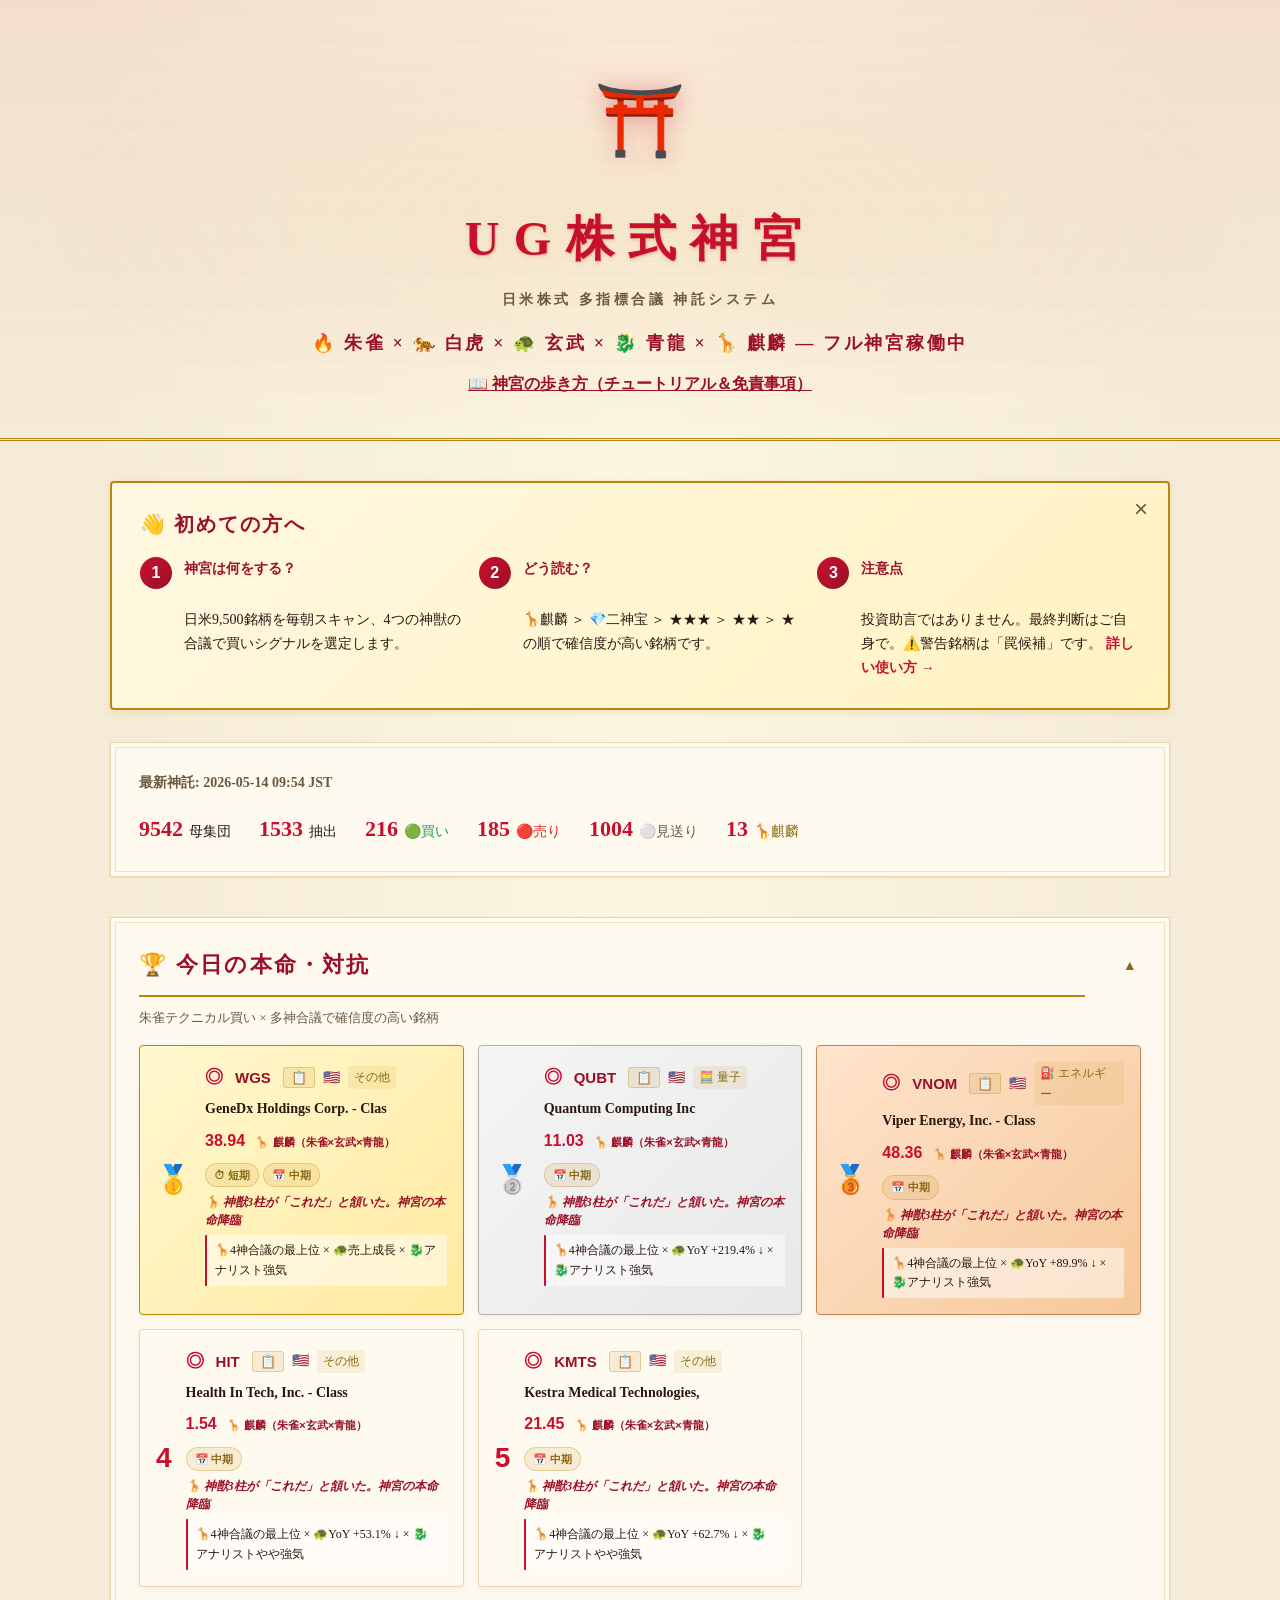
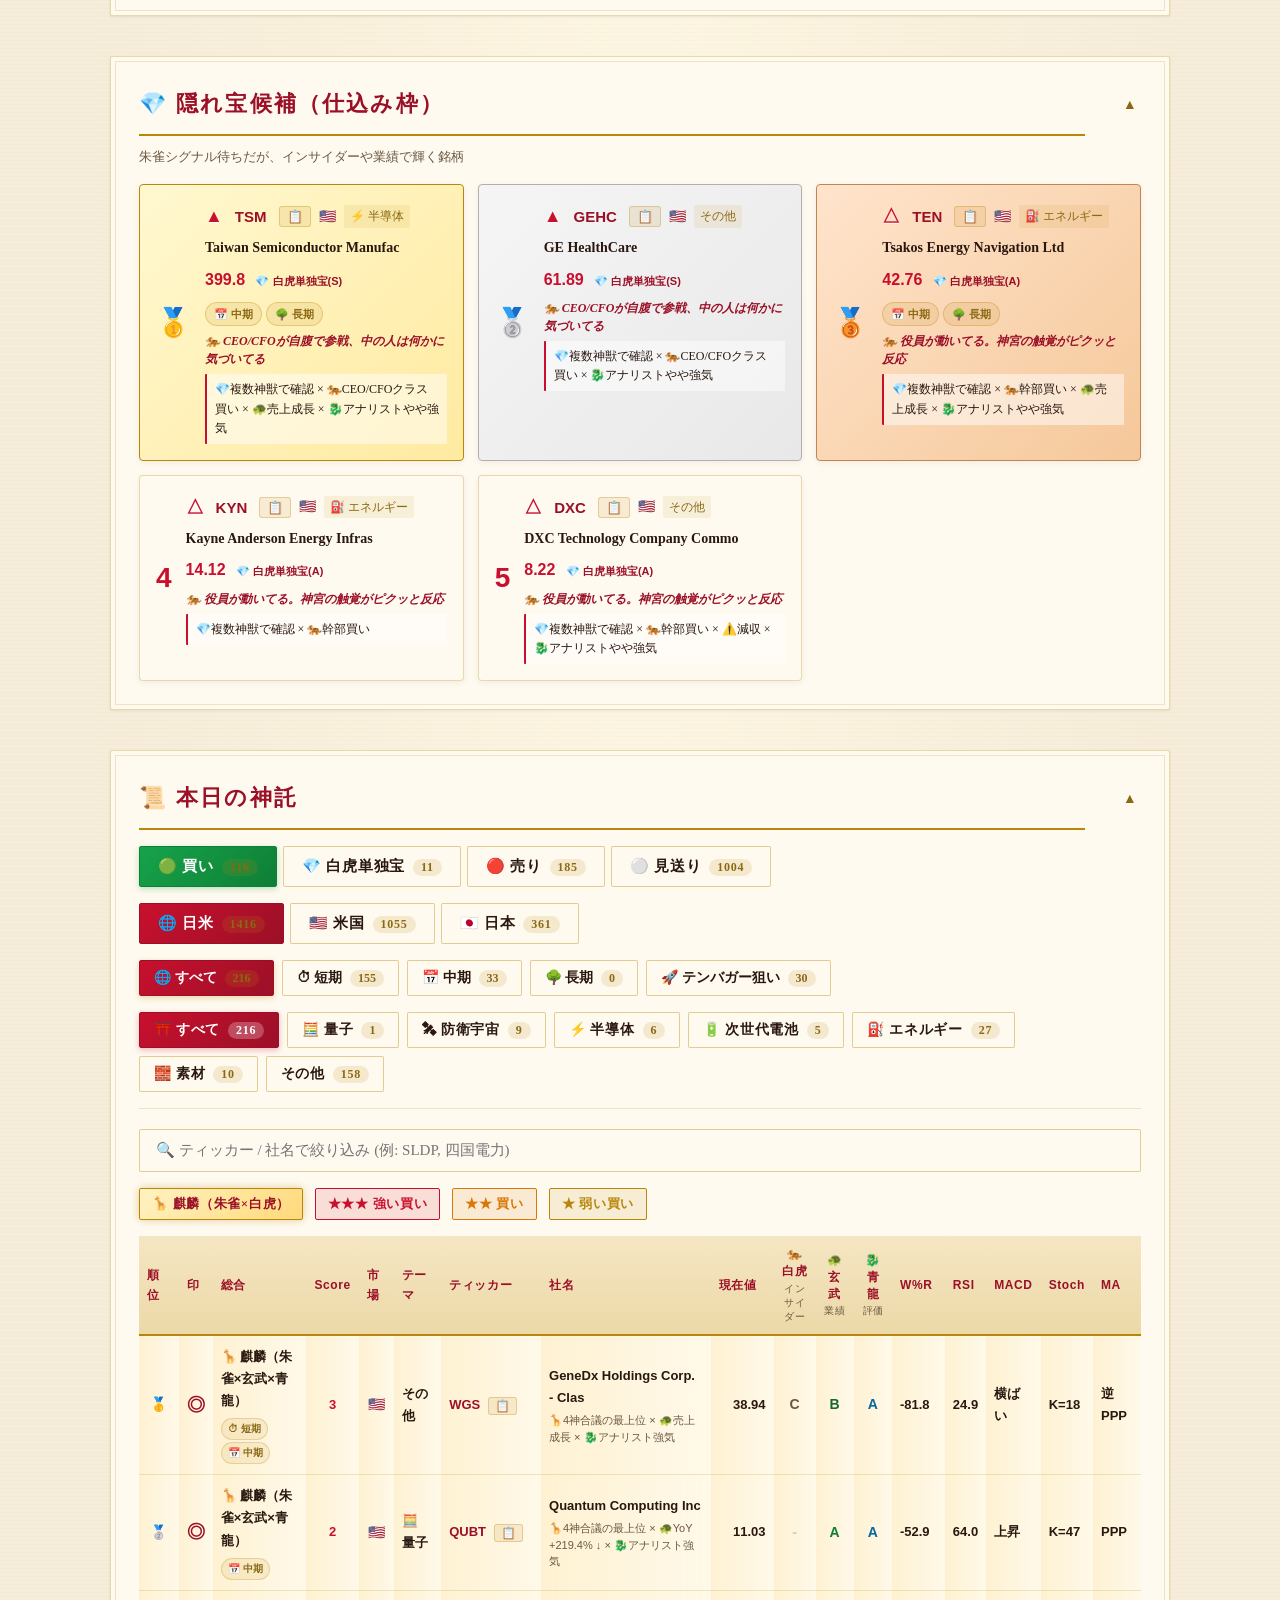
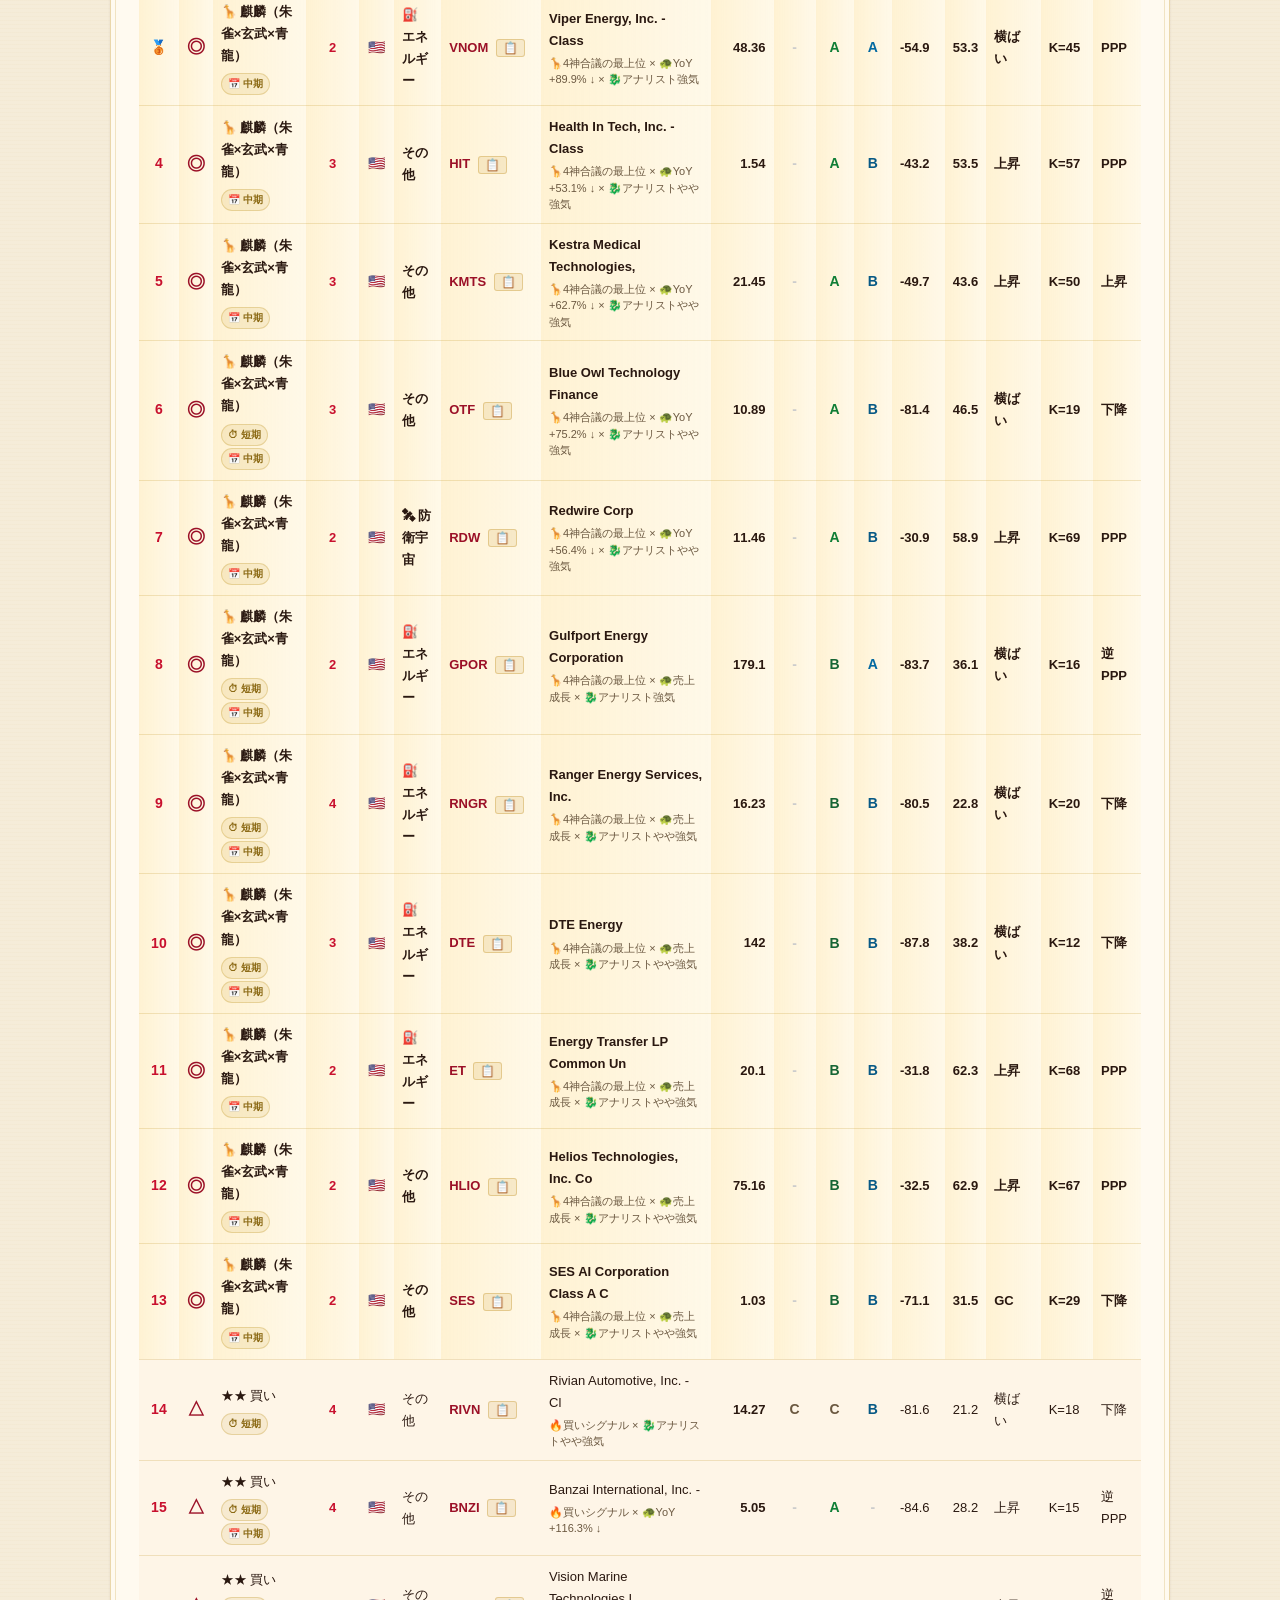
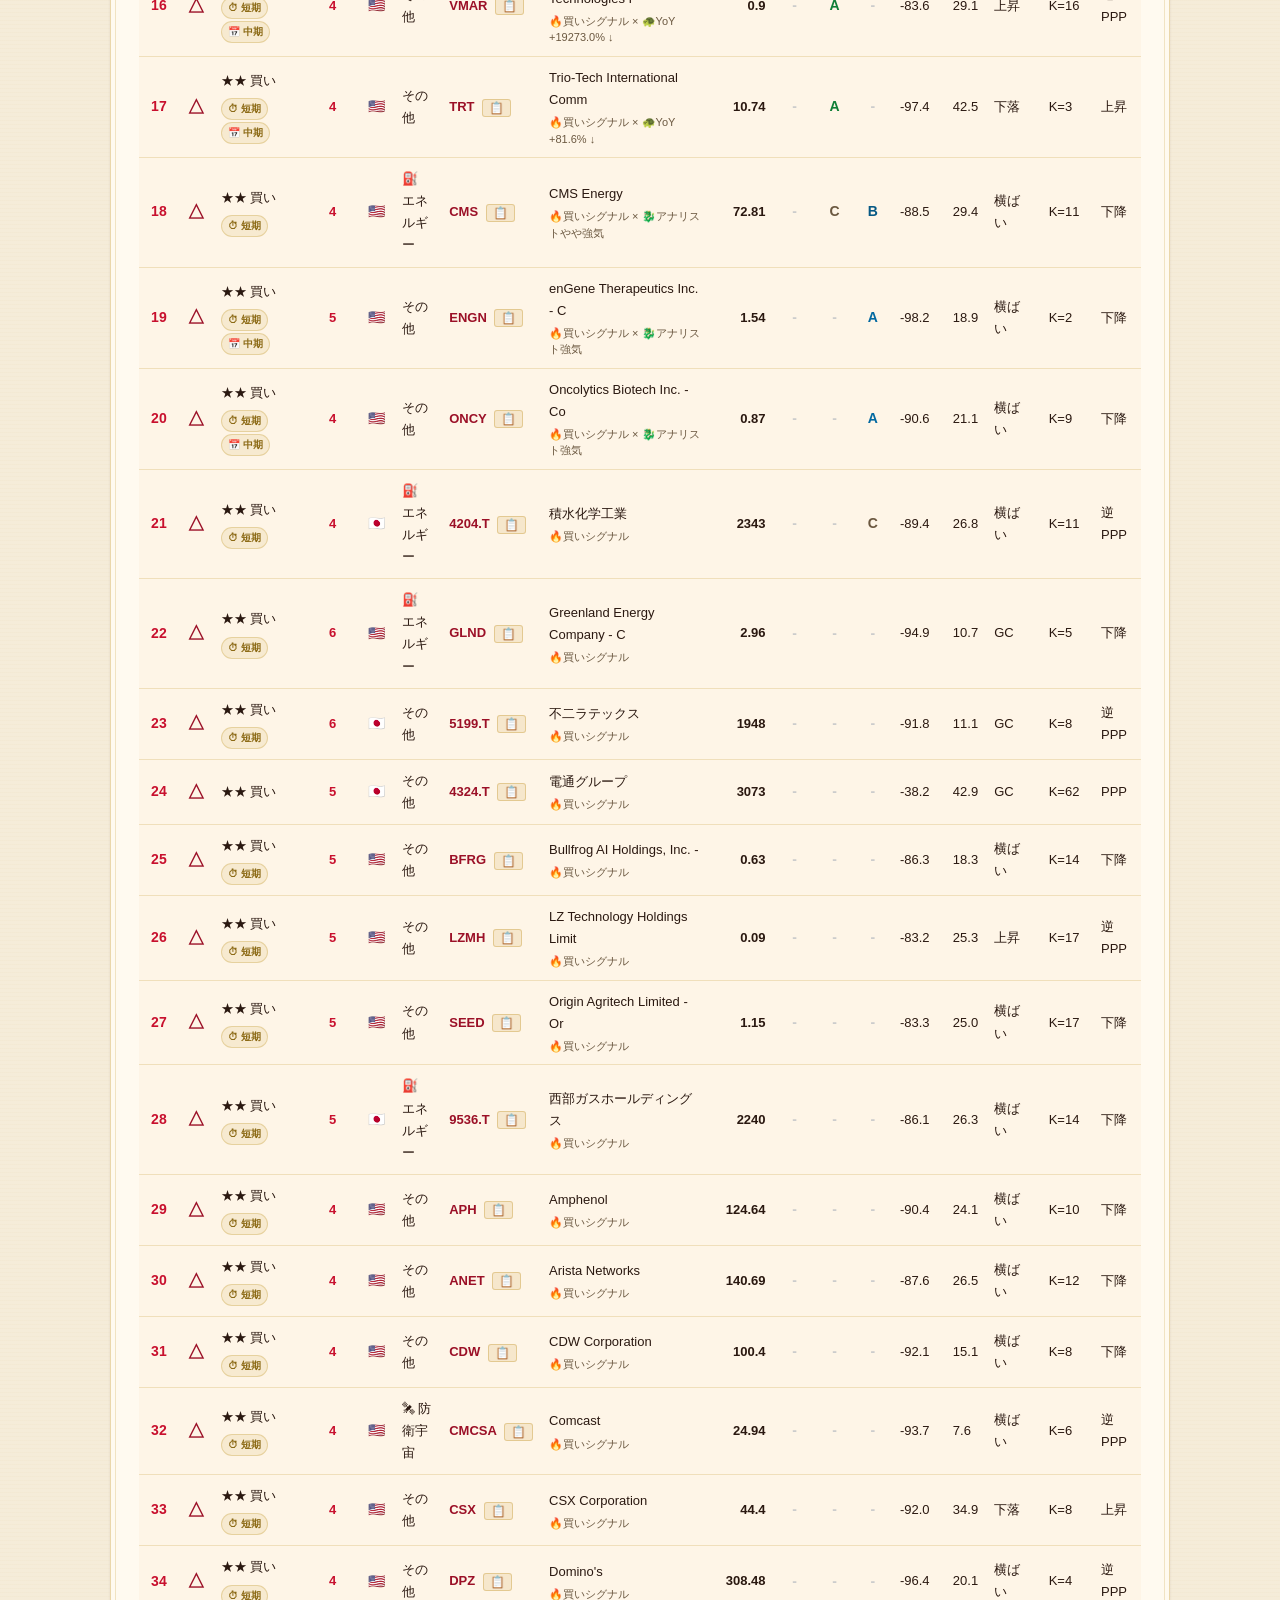
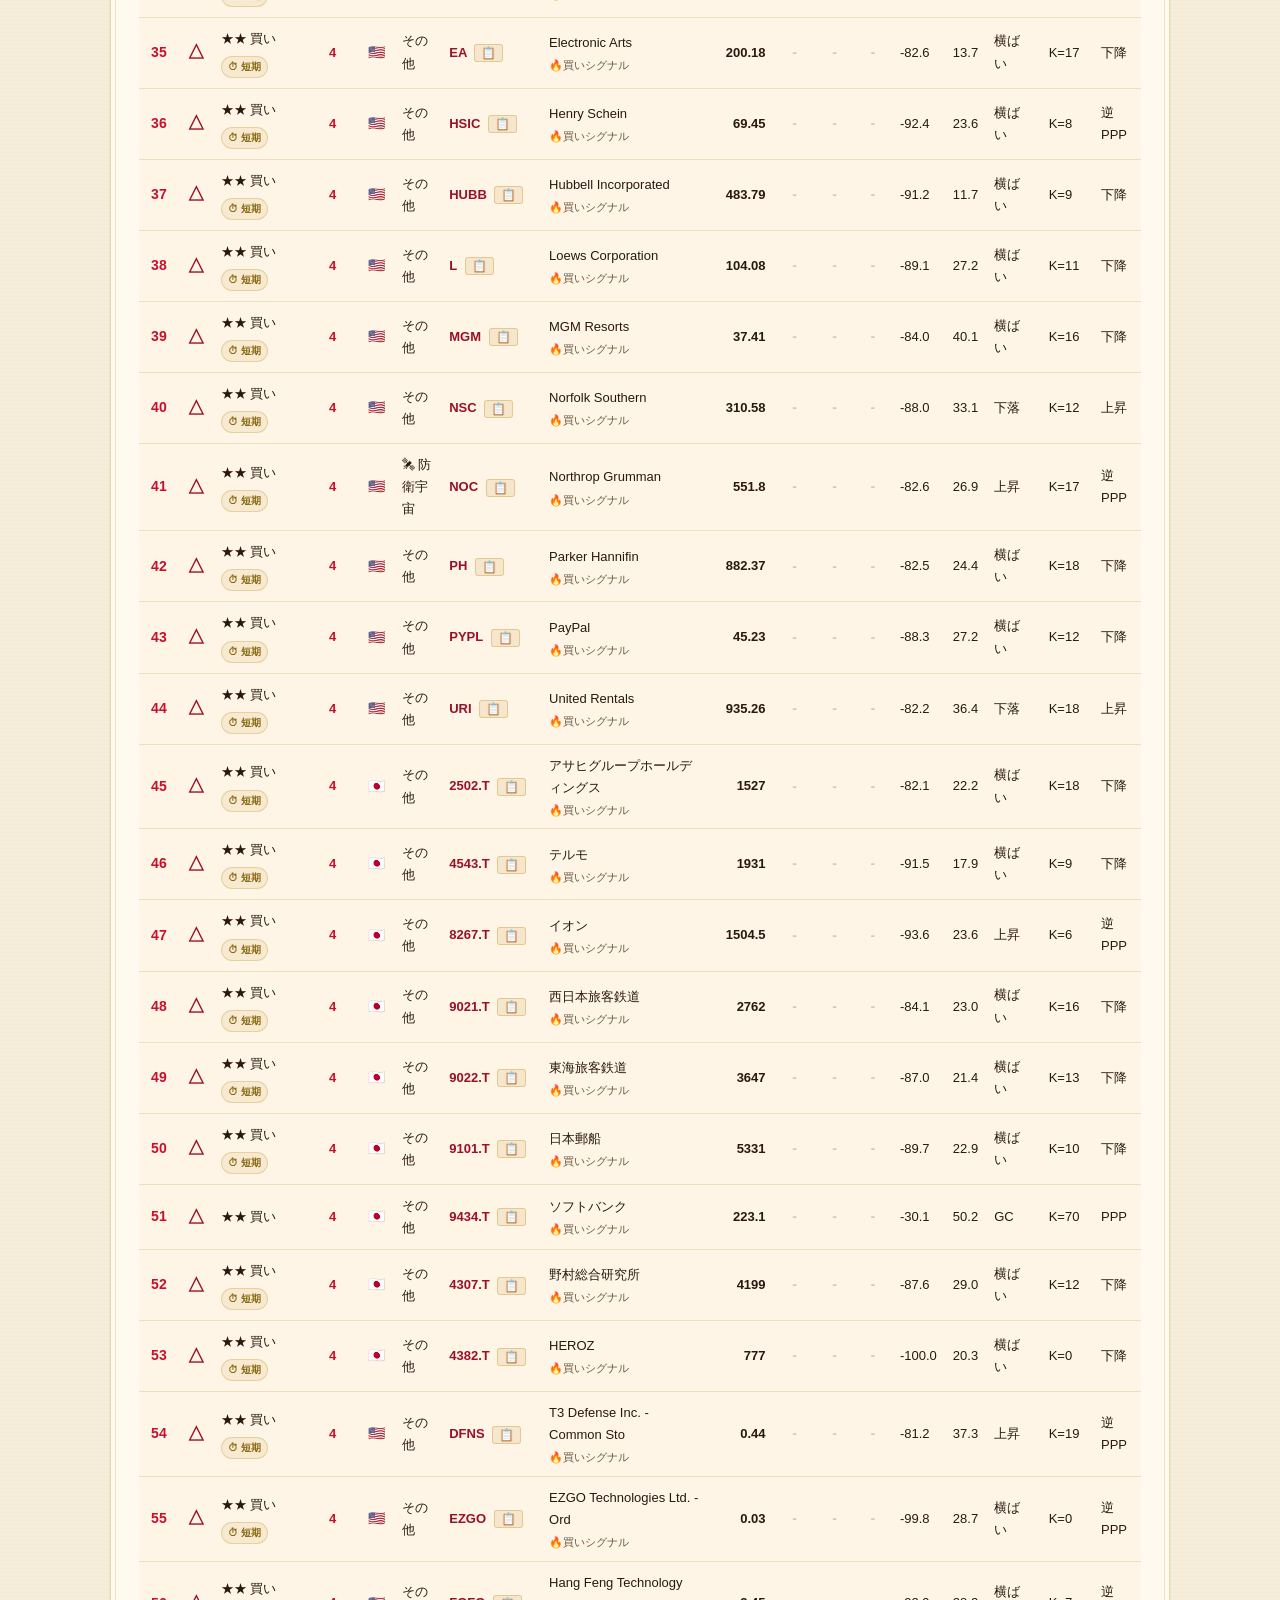
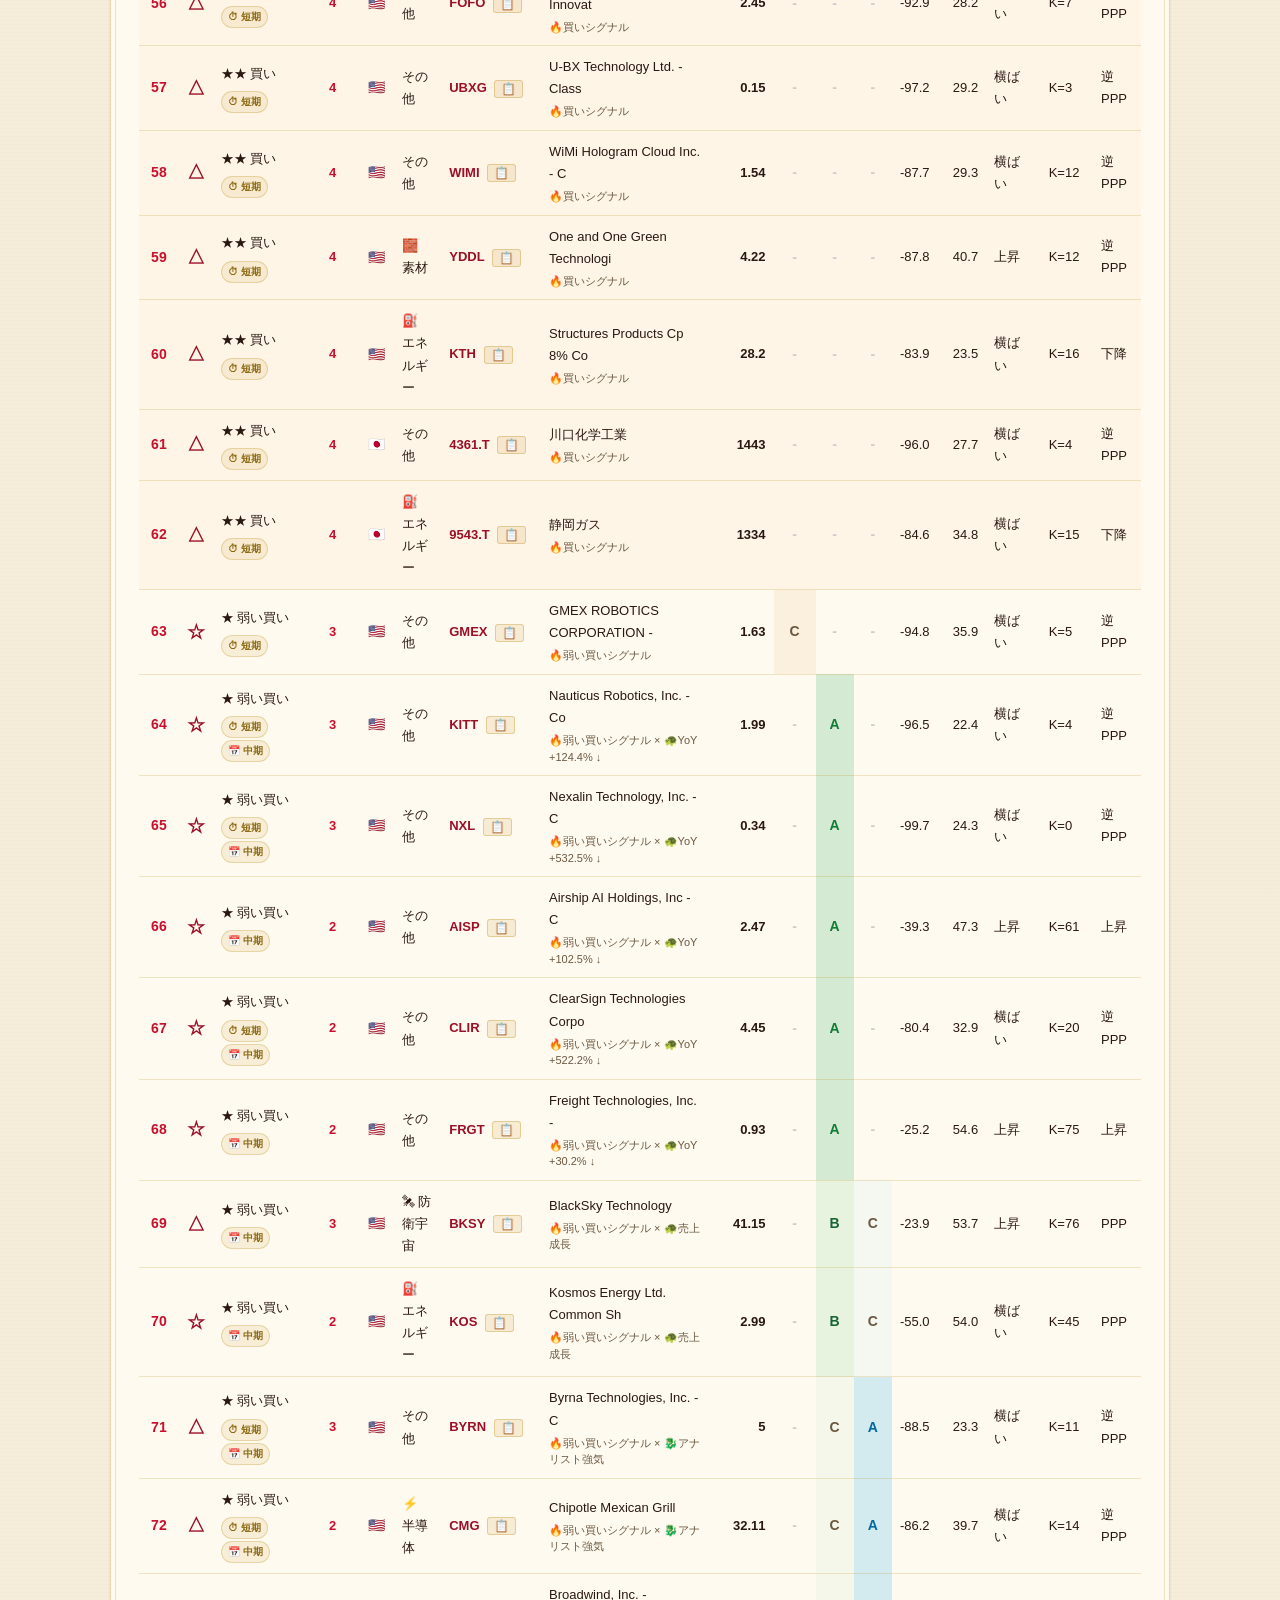
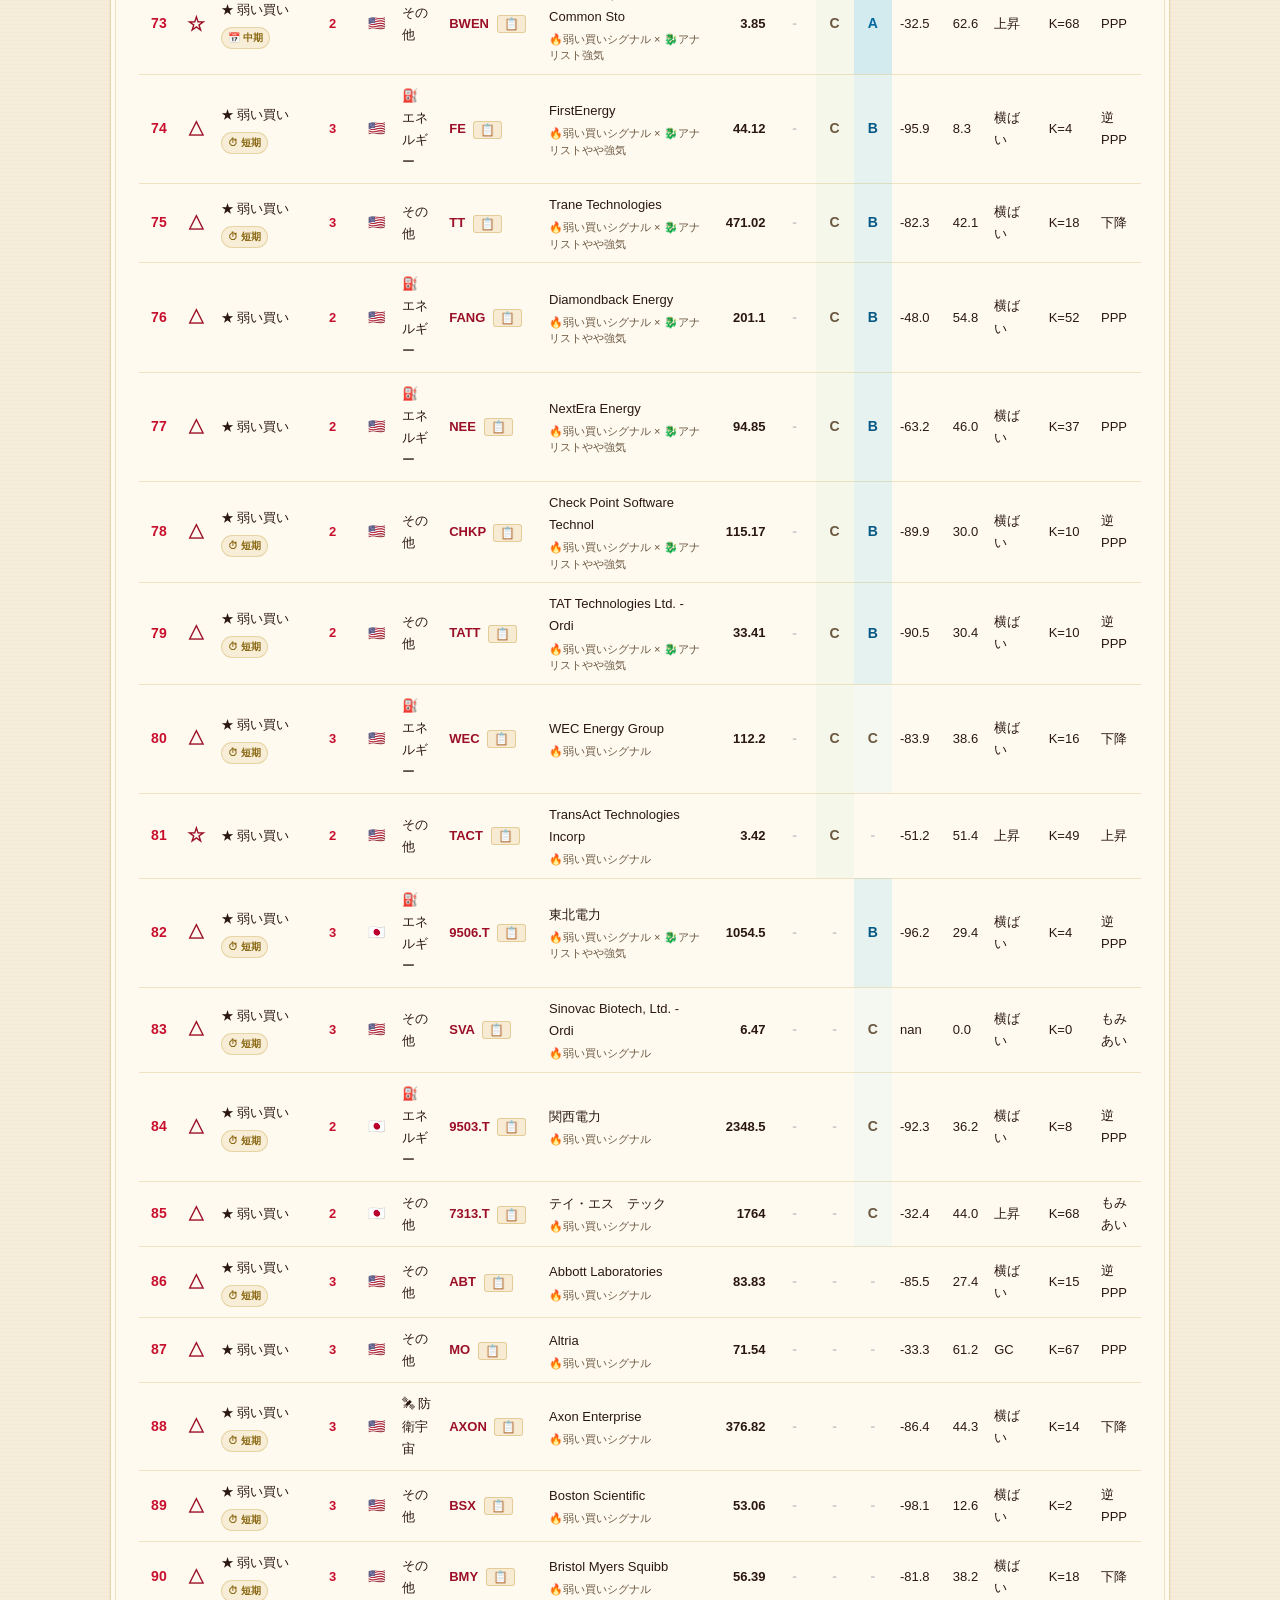
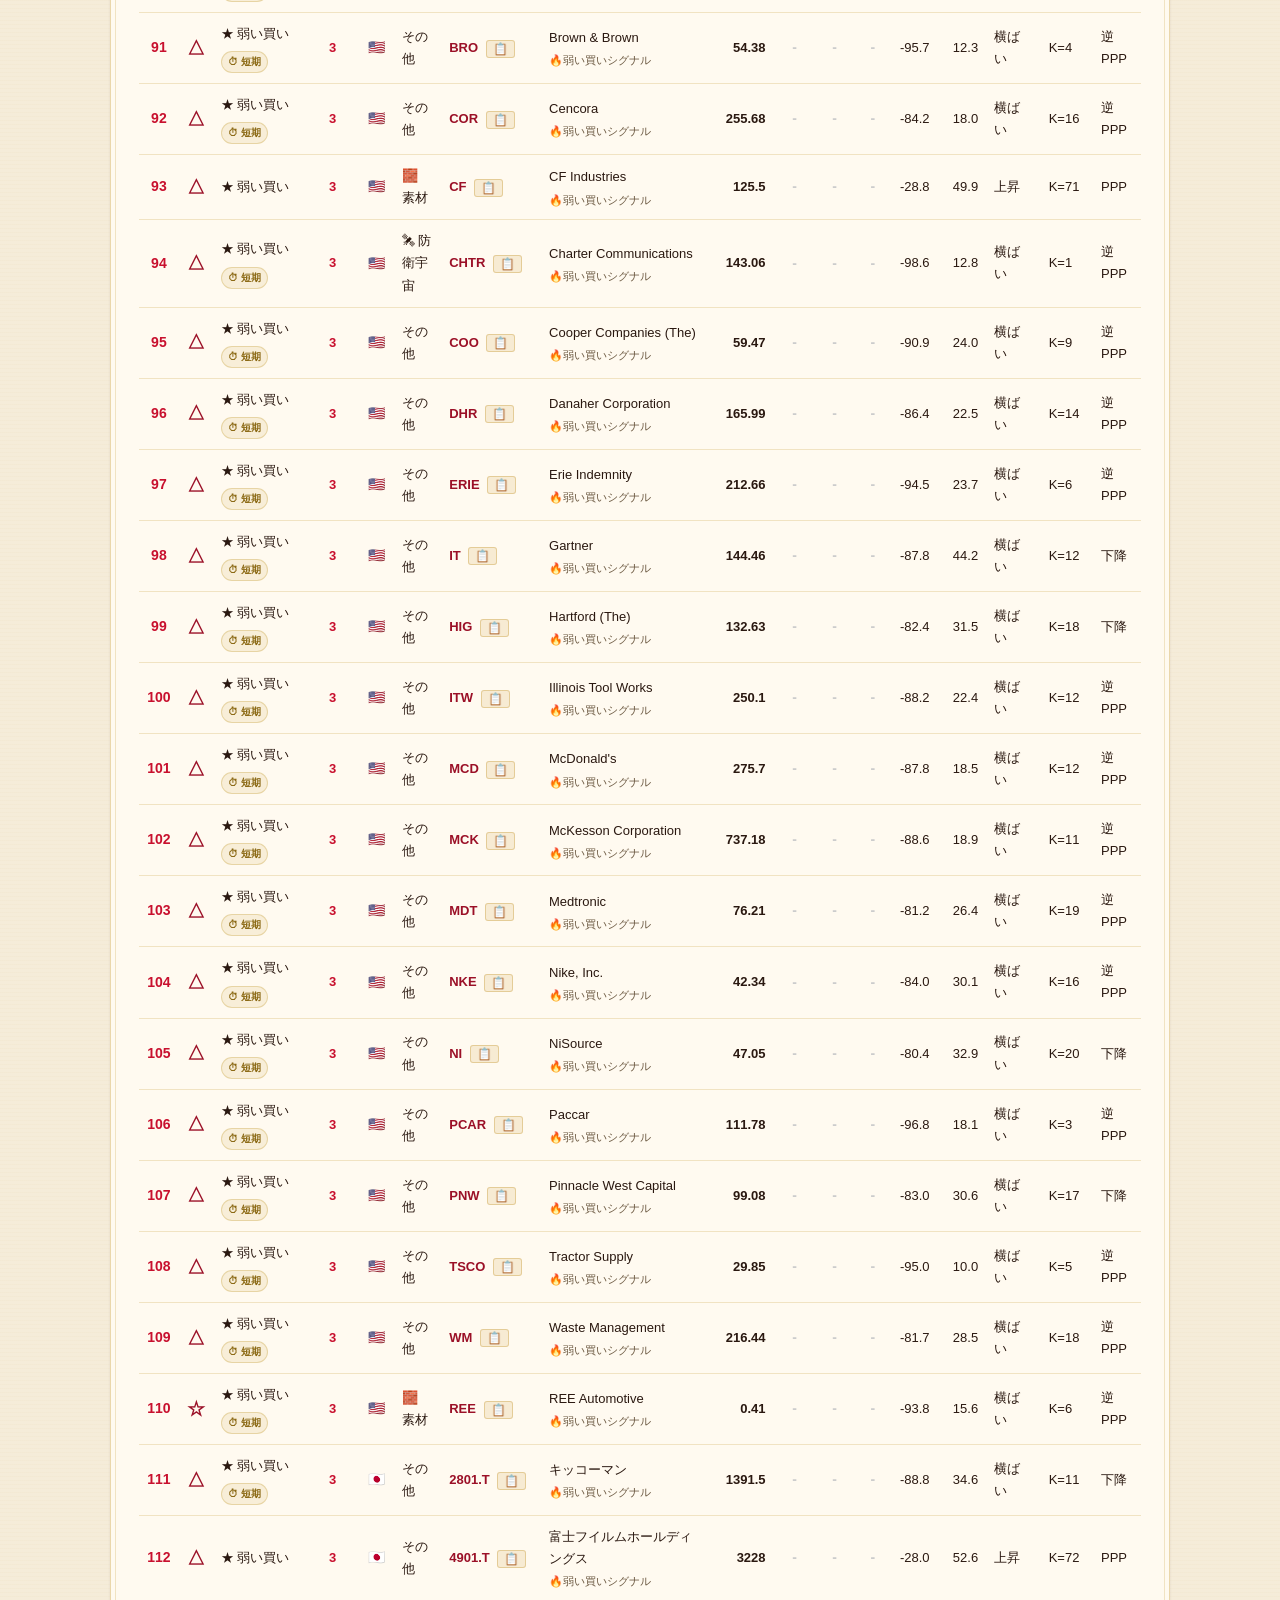
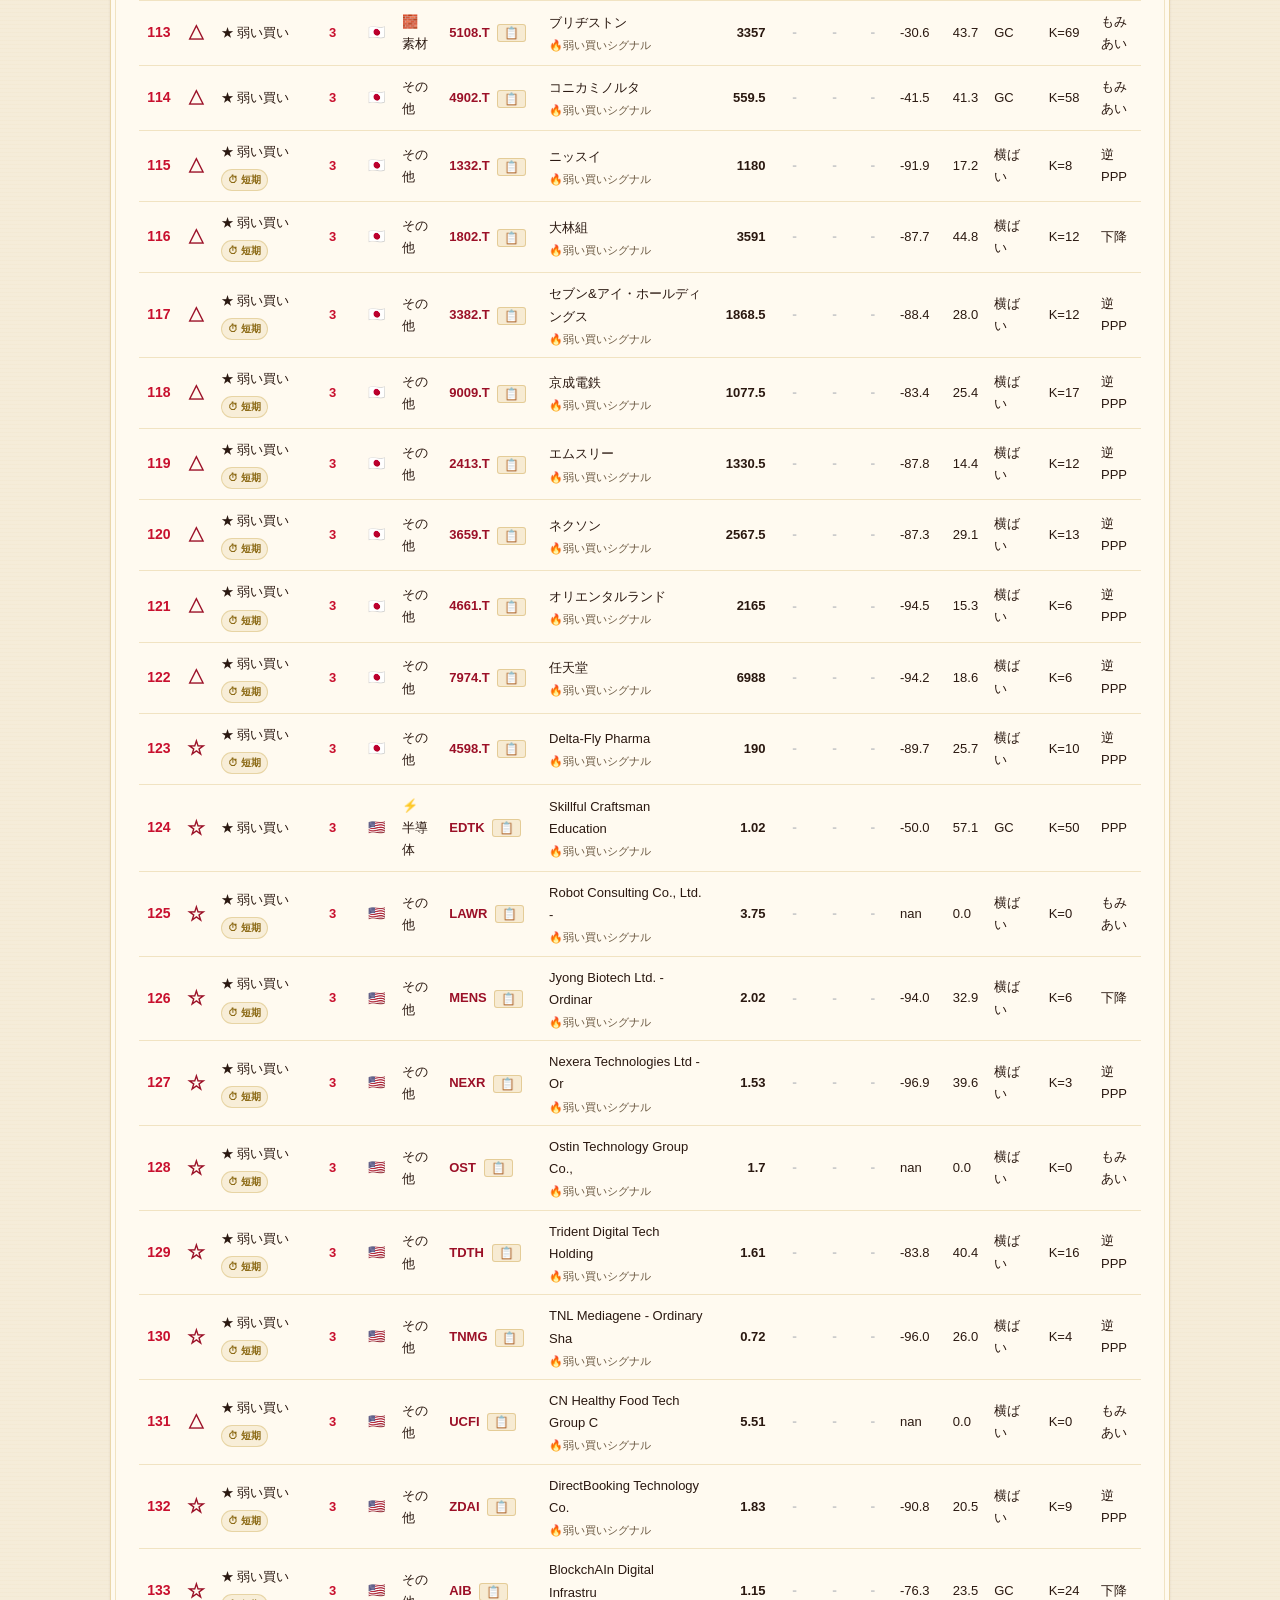
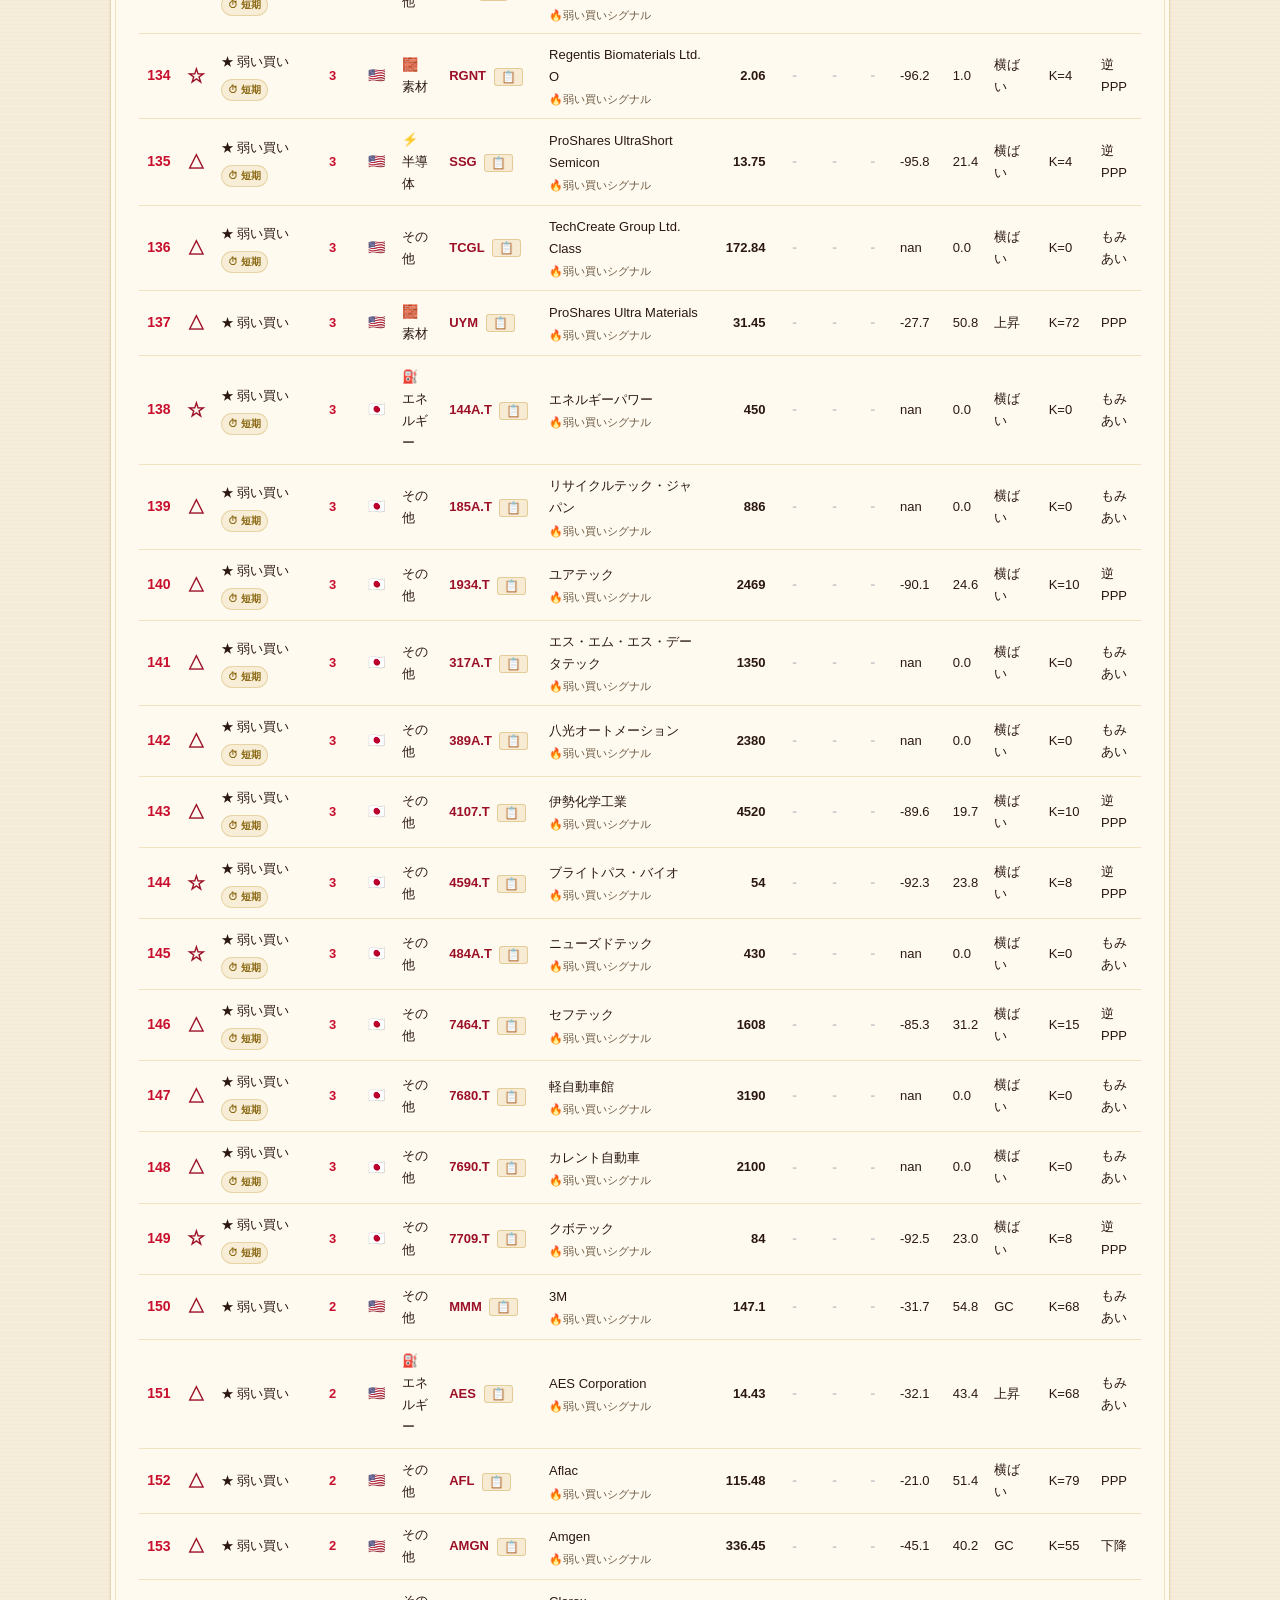
==== commit 2e9f0237: "🎁 全セクションを折りたたみ式に（<details>/<summary>） - 🏆 今日の本命・対抗（default開） - 💎 隠れ宝候補（default開） - 📜 本日の神託（default開）" ====
--- a/docs/index.html
+++ b/docs/index.html
@@ -51,19 +51,24 @@
   </section>
 
   <section class="top-picks" id="top-picks-section">
-    <h2>🏆 今日の本命・対抗</h2>
-    <p class="picks-sub">朱雀テクニカル買い × 多神合議で確信度の高い銘柄</p>
-    <div class="picks-grid" id="picks-grid">読込中…</div>
+    <details open>
+      <summary><h2>🏆 今日の本命・対抗</h2></summary>
+      <p class="picks-sub">朱雀テクニカル買い × 多神合議で確信度の高い銘柄</p>
+      <div class="picks-grid" id="picks-grid">読込中…</div>
+    </details>
   </section>
 
   <section class="top-picks" id="hidden-treasures-section">
-    <h2>💎 隠れ宝候補（仕込み枠）</h2>
-    <p class="picks-sub">朱雀シグナル待ちだが、インサイダーや業績で輝く銘柄</p>
-    <div class="picks-grid" id="treasures-grid">読込中…</div>
+    <details open>
+      <summary><h2>💎 隠れ宝候補（仕込み枠）</h2></summary>
+      <p class="picks-sub">朱雀シグナル待ちだが、インサイダーや業績で輝く銘柄</p>
+      <div class="picks-grid" id="treasures-grid">読込中…</div>
+    </details>
   </section>
 
   <section class="signals">
-    <h2>📜 本日の神託</h2>
+    <details open>
+      <summary><h2>📜 本日の神託</h2></summary>
 
     <div class="control-bar">
       <div class="alert-tabs" id="alert-tabs"></div>
@@ -85,35 +90,41 @@
       <span class="tag weak">★ 弱い買い</span>
     </div>
     <div id="signals-table">読込中…</div>
+    </details>
   </section>
 
   <section class="about">
-    <h2>⛩️ 朱雀の託宣ロジック</h2>
-    <p>5指標を合議し、<strong>売りシグナル0</strong>を条件に買いのみを抽出します。</p>
-    <ul>
-      <li><strong>Williams %R(14)</strong> — 売られすぎ・押し目検知</li>
-      <li><strong>RSI(14)</strong> — 過熱感の二段判定</li>
-      <li><strong>MACD</strong> — ゴールデンクロス検知</li>
-      <li><strong>Stochastic(14,3)</strong> — 短期反転シグナル</li>
-      <li><strong>移動平均(5/25/75)</strong> — パーフェクトオーダー判定</li>
-    </ul>
-    <p class="philosophy">単独指標の鉄板を多神合議でクロスチェックする、神宮哲学。</p>
+    <details>
+      <summary><h2>⛩️ 朱雀の託宣ロジック</h2></summary>
+      <p>5指標を合議し、<strong>売りシグナル0</strong>を条件に買いのみを抽出します。</p>
+      <ul>
+        <li><strong>Williams %R(14)</strong> — 売られすぎ・押し目検知</li>
+        <li><strong>RSI(14)</strong> — 過熱感の二段判定</li>
+        <li><strong>MACD</strong> — ゴールデンクロス検知</li>
+        <li><strong>Stochastic(14,3)</strong> — 短期反転シグナル</li>
+        <li><strong>移動平均(5/25/75)</strong> — パーフェクトオーダー判定</li>
+      </ul>
+      <p class="philosophy">単独指標の鉄板を多神合議でクロスチェックする、神宮哲学。</p>
+    </details>
   </section>
 
   <section class="roadmap">
-    <h2>🗺 神宮ロードマップ</h2>
-    <ul>
-      <li>α: 🔥 朱雀（テクニカル5指標合議）✅</li>
-      <li>β: 🐅 白虎（インサイダー買い／openinsider）✅</li>
-      <li>γ: 🐢 玄武（業績モメンタム・売上YoY加速度）✅</li>
-      <li>δ: 🐉 青龍（言霊・アナリスト推奨×目標株価×EPSサプライズ）✅</li>
-      <li><strong>🎉 フル神宮達成（2026-05-14）</strong></li>
-      <li>🦒 真麒麟: 朱雀buy × 白虎B+ × 玄武B+ × 青龍B+ の4神全一致で自動授与</li>
-    </ul>
+    <details>
+      <summary><h2>🗺 神宮ロードマップ</h2></summary>
+      <ul>
+        <li>α: 🔥 朱雀（テクニカル5指標合議）✅</li>
+        <li>β: 🐅 白虎（インサイダー買い／openinsider）✅</li>
+        <li>γ: 🐢 玄武（業績モメンタム・売上YoY加速度）✅</li>
+        <li>δ: 🐉 青龍（言霊・アナリスト推奨×目標株価×EPSサプライズ）✅</li>
+        <li><strong>🎉 フル神宮達成（2026-05-14）</strong></li>
+        <li>🦒 真麒麟: 朱雀buy × 白虎B+ × 玄武B+ × 青龍B+ の4神全一致で自動授与</li>
+      </ul>
+    </details>
   </section>
 
   <section class="disclaimer-section">
-    <h2>⚠️ 免責事項（必読）</h2>
+    <details>
+      <summary><h2>⚠️ 免責事項（必読）</h2></summary>
     <ul>
       <li>本サイトは<strong>個人運営の研究プロジェクト</strong>であり、投資助言業務には該当しません</li>
       <li>掲載情報は<strong>投資判断の参考</strong>であり、<strong>売買を勧誘するものではありません</strong></li>
@@ -124,6 +135,7 @@
       <li>過去のシグナルが将来の成果を保証するものではありません</li>
       <li>金融商品取引法その他関係法令を遵守してご利用ください</li>
     </ul>
+    </details>
   </section>
 </main>
 
--- a/docs/style.css
+++ b/docs/style.css
@@ -104,6 +104,51 @@
   font-weight: 900;
 }
 
+/* ====== 折りたたみセクション ====== */
+section details > summary {
+  cursor: pointer;
+  list-style: none;
+  position: relative;
+  padding-right: 32px;
+  user-select: none;
+}
+
+section details > summary::-webkit-details-marker { display: none; }
+
+section details > summary h2 {
+  display: inline-block;
+  margin-bottom: 0;
+  width: calc(100% - 24px);
+  vertical-align: middle;
+  transition: color 0.15s;
+}
+
+section details > summary::after {
+  content: "▼";
+  position: absolute;
+  right: 4px;
+  top: 8px;
+  font-size: 14px;
+  color: var(--gold-dark);
+  transition: transform 0.2s;
+}
+
+section details[open] > summary::after {
+  transform: rotate(180deg);
+}
+
+section details > summary:hover h2 { color: var(--shu); }
+
+section details > *:not(summary) {
+  margin-top: 16px;
+  animation: section-fade 0.2s ease-out;
+}
+
+@keyframes section-fade {
+  from { opacity: 0; transform: translateY(-4px); }
+  to { opacity: 1; transform: translateY(0); }
+}
+
 .summary .meta {
   font-size: 14px;
   color: var(--muted);
@@ -651,12 +696,76 @@
   border-bottom: 2px solid var(--gold);
 }
 
+th.god-th {
+  text-align: center;
+  line-height: 1.4;
+}
+
+th .god-sub {
+  display: block;
+  font-size: 10px;
+  font-weight: 500;
+  color: var(--muted);
+  letter-spacing: 0.02em;
+  margin-top: 2px;
+}
+
 tbody tr:hover {
   background: rgba(184,134,11,0.06);
 }
 
 td.rank { text-align: center; font-weight: 900; color: var(--shu); font-size: 14px; }
-td.ticker { font-weight: bold; color: var(--shu-deep); }
+td.ticker { font-weight: bold; color: var(--shu-deep); white-space: nowrap; }
+
+/* ====== コピーボタン & トースト ====== */
+.copy-btn, .copy-btn-small {
+  background: rgba(184,134,11,0.12);
+  border: 1px solid rgba(184,134,11,0.3);
+  border-radius: 3px;
+  cursor: pointer;
+  padding: 2px 6px;
+  font-size: 12px;
+  line-height: 1;
+  transition: all 0.15s;
+  margin-left: 4px;
+  vertical-align: middle;
+}
+
+.copy-btn { font-size: 13px; padding: 3px 7px; }
+
+.copy-btn:hover, .copy-btn-small:hover {
+  background: var(--gold);
+  border-color: var(--gold-dark);
+  transform: scale(1.1);
+}
+
+.copy-btn:active, .copy-btn-small:active {
+  transform: scale(0.95);
+}
+
+#copy-toast {
+  position: fixed;
+  bottom: 32px;
+  left: 50%;
+  transform: translateX(-50%) translateY(20px);
+  background: linear-gradient(135deg, var(--shu), var(--shu-deep));
+  color: #fff;
+  padding: 12px 24px;
+  border-radius: 4px;
+  font-weight: 700;
+  font-size: 14px;
+  box-shadow: 0 4px 16px rgba(200,16,46,0.4);
+  z-index: 9999;
+  opacity: 0;
+  pointer-events: none;
+  transition: opacity 0.2s, transform 0.2s;
+  letter-spacing: 0.05em;
+}
+
+#copy-toast.show {
+  opacity: 1;
+  transform: translateX(-50%) translateY(0);
+}
 td.byakko { text-align: center; font-weight: 900; font-size: 14px; }
 td.byakko-s { color: #fff; background: linear-gradient(135deg, #c8102e, #9b1027); }
 td.byakko-a { color: var(--shu-deep); background: rgba(200,16,46,0.18); }
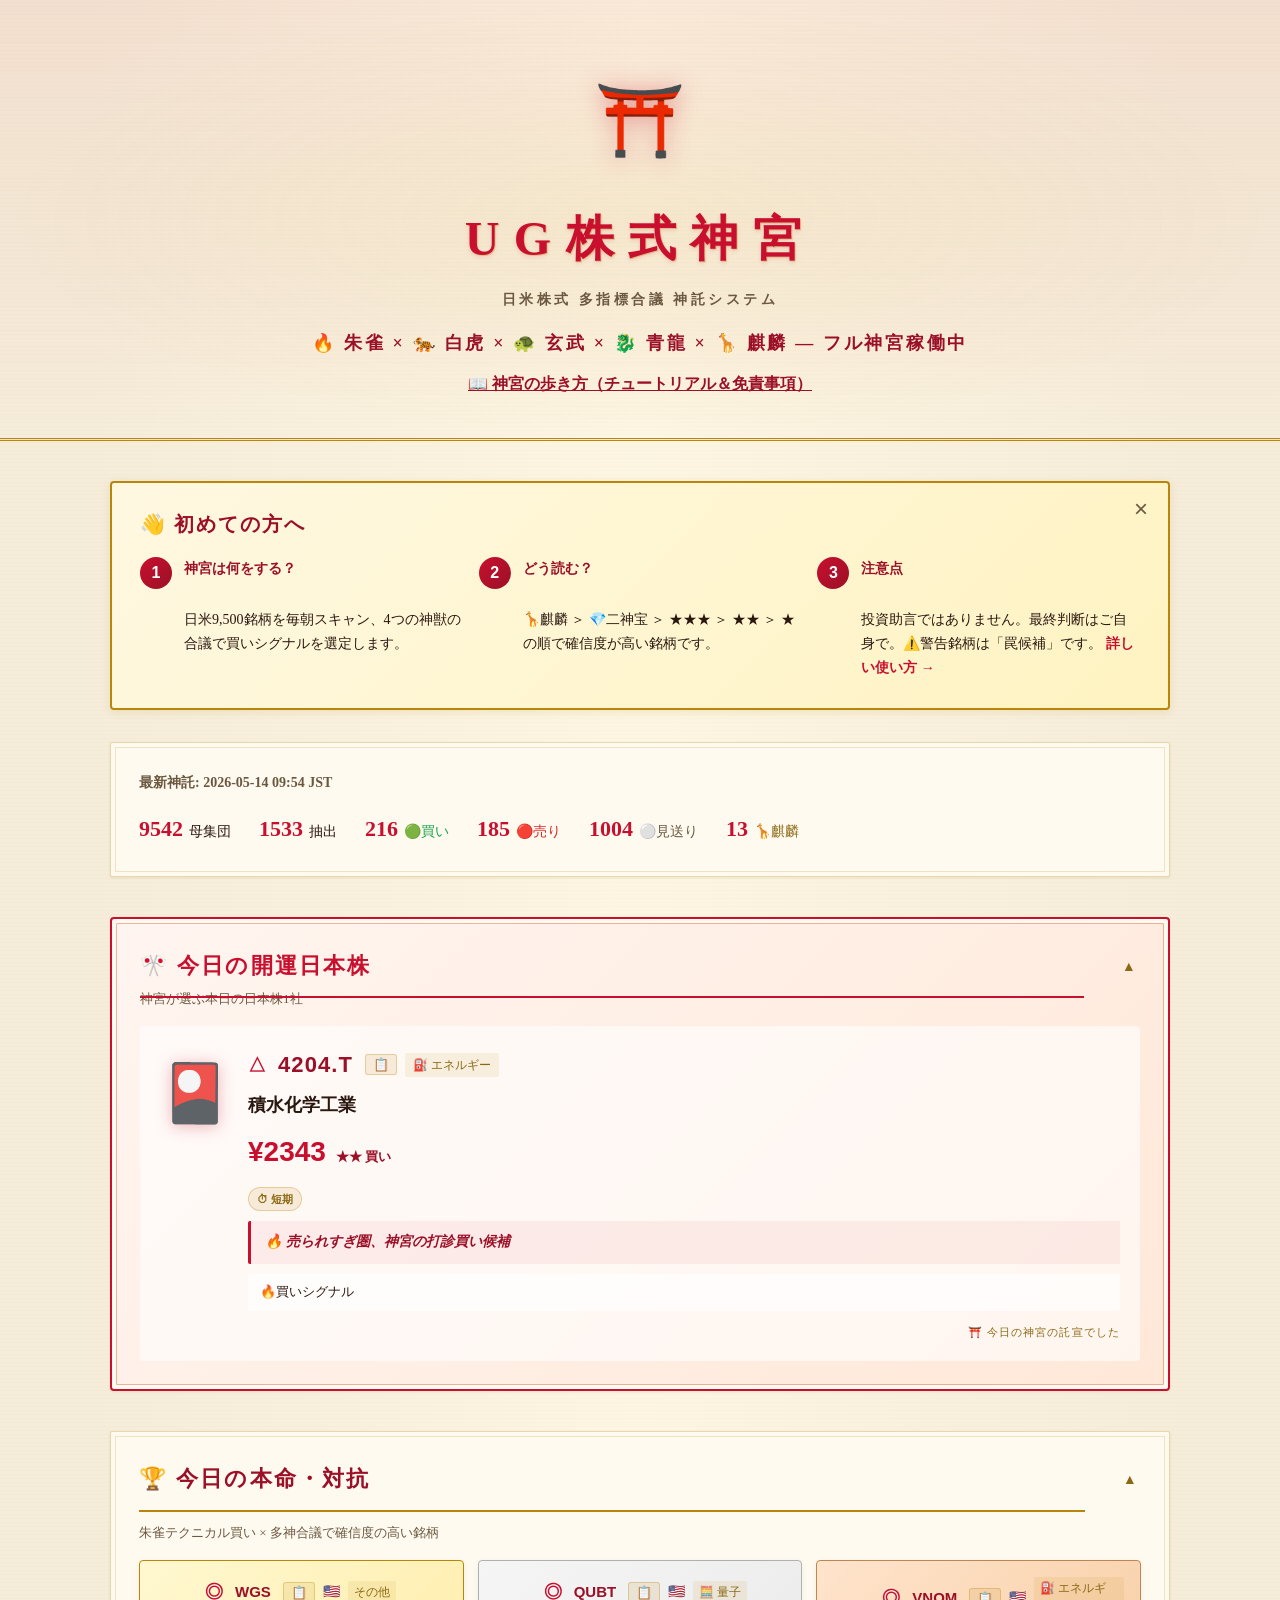
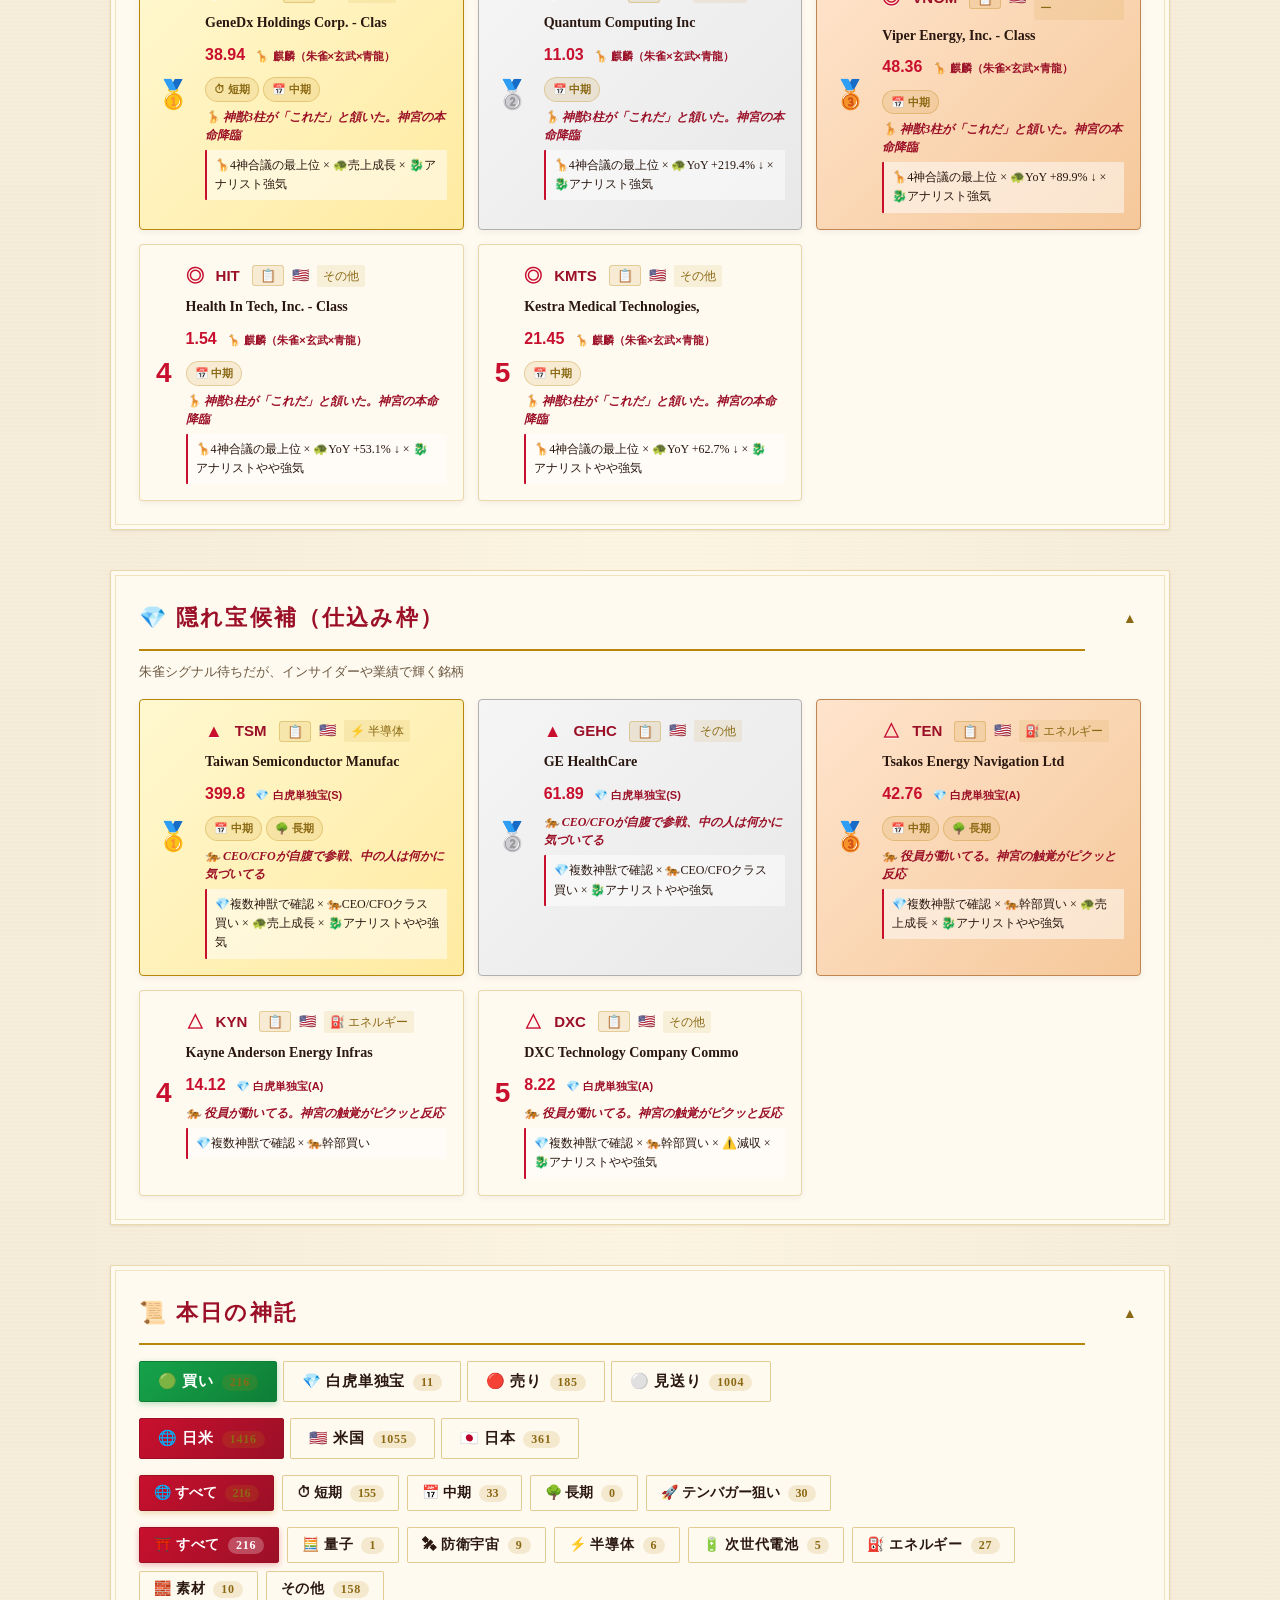
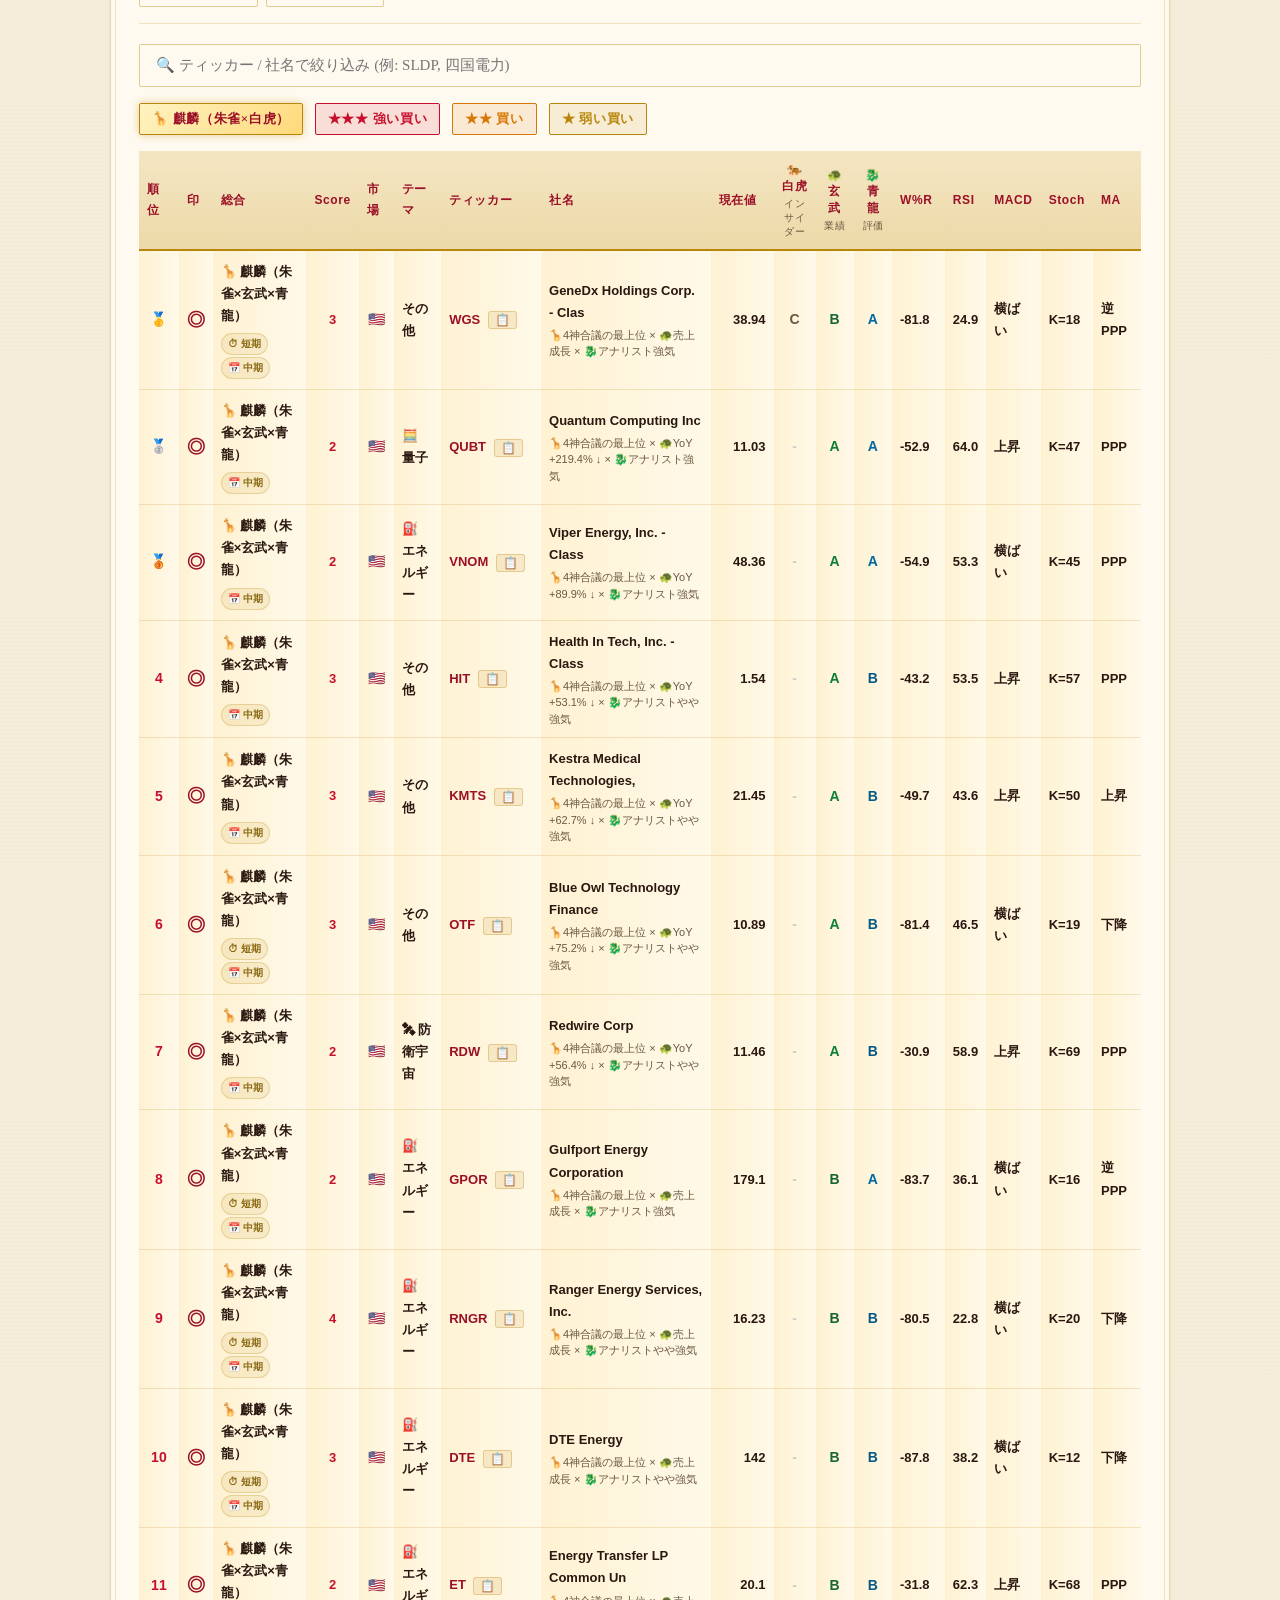
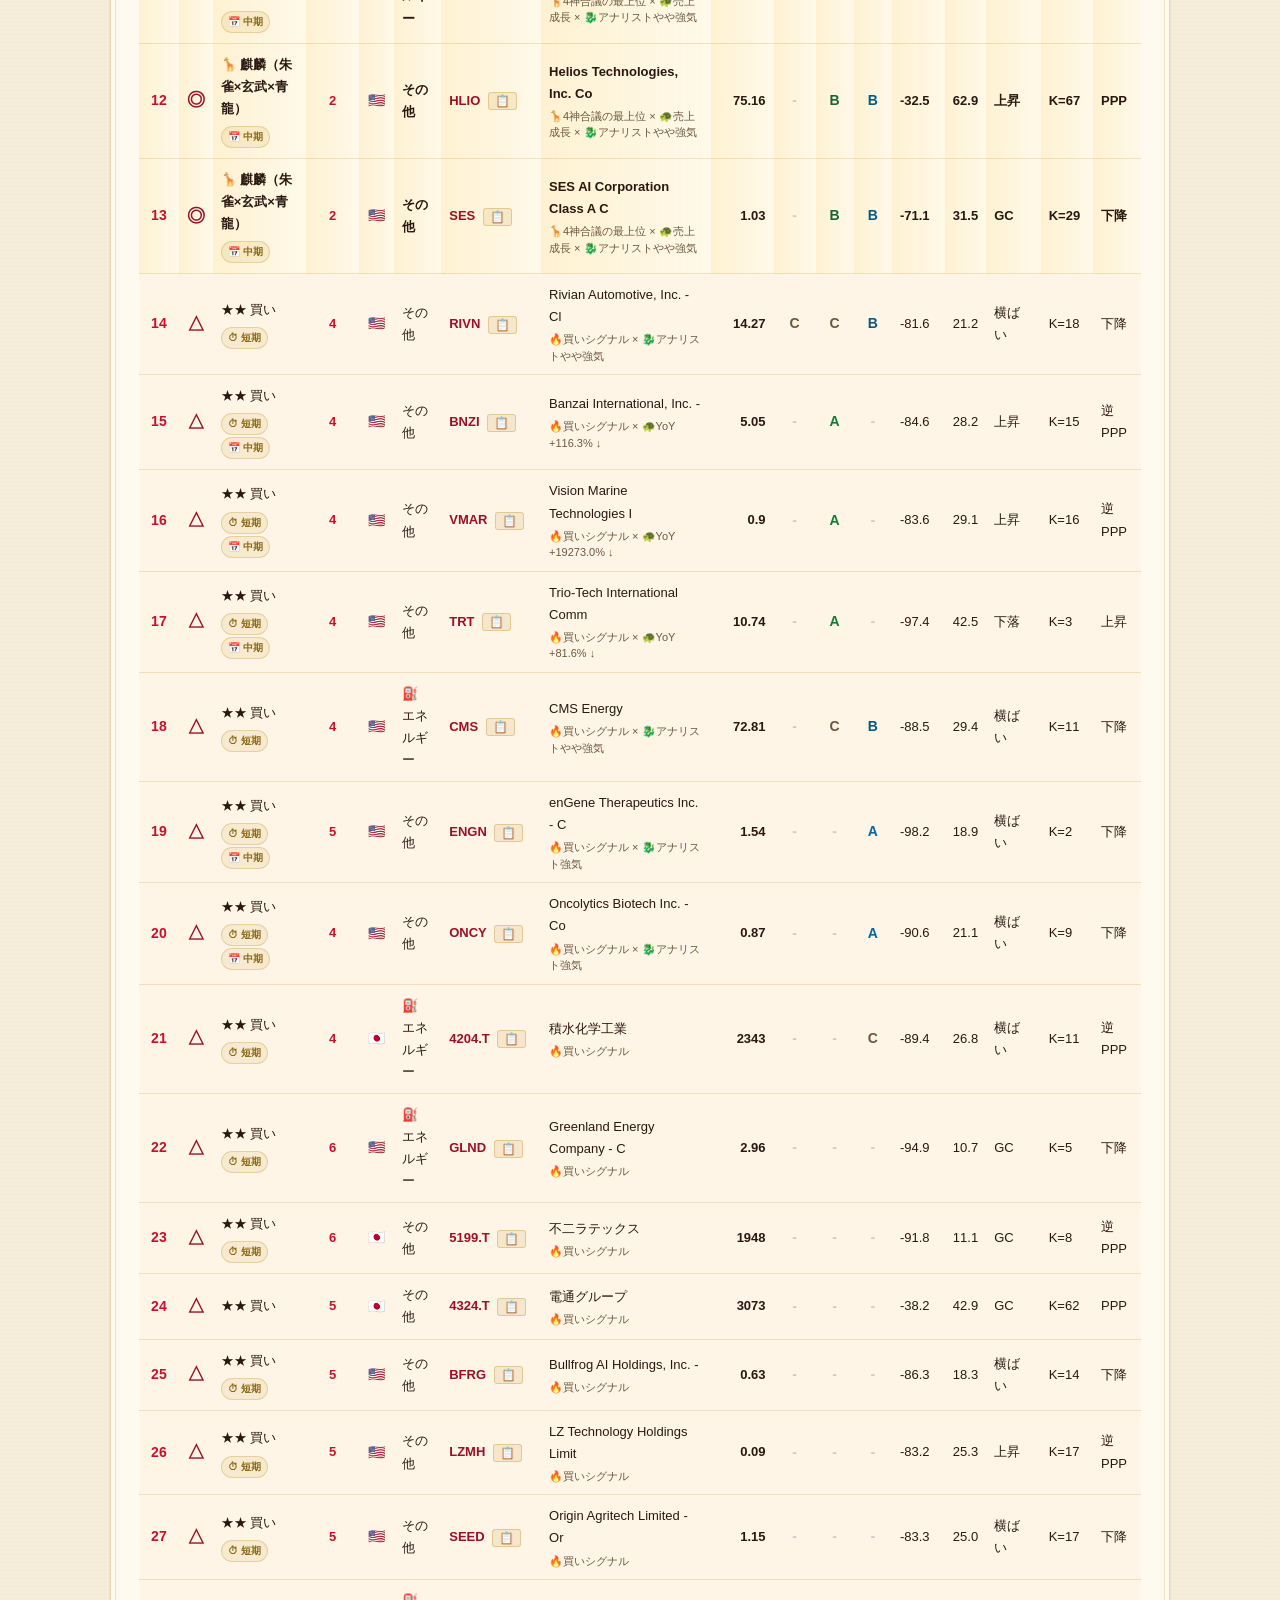
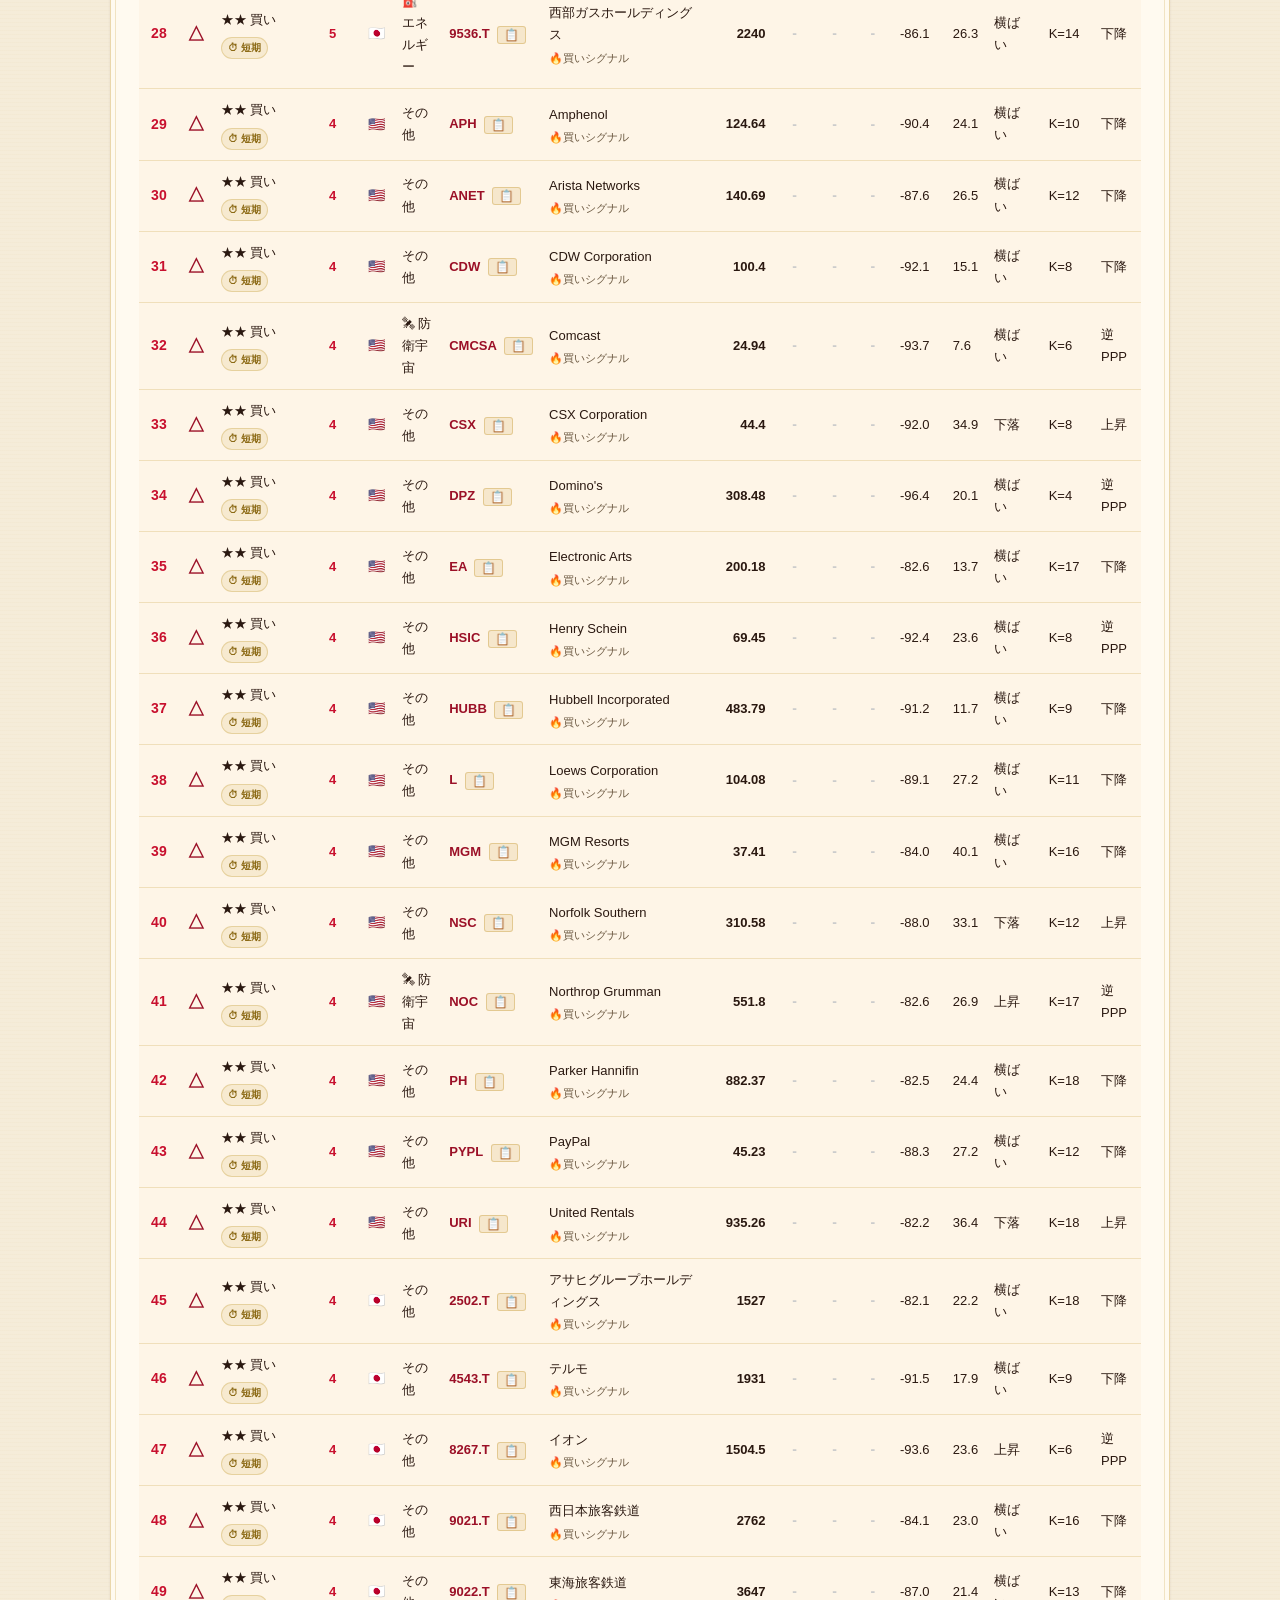
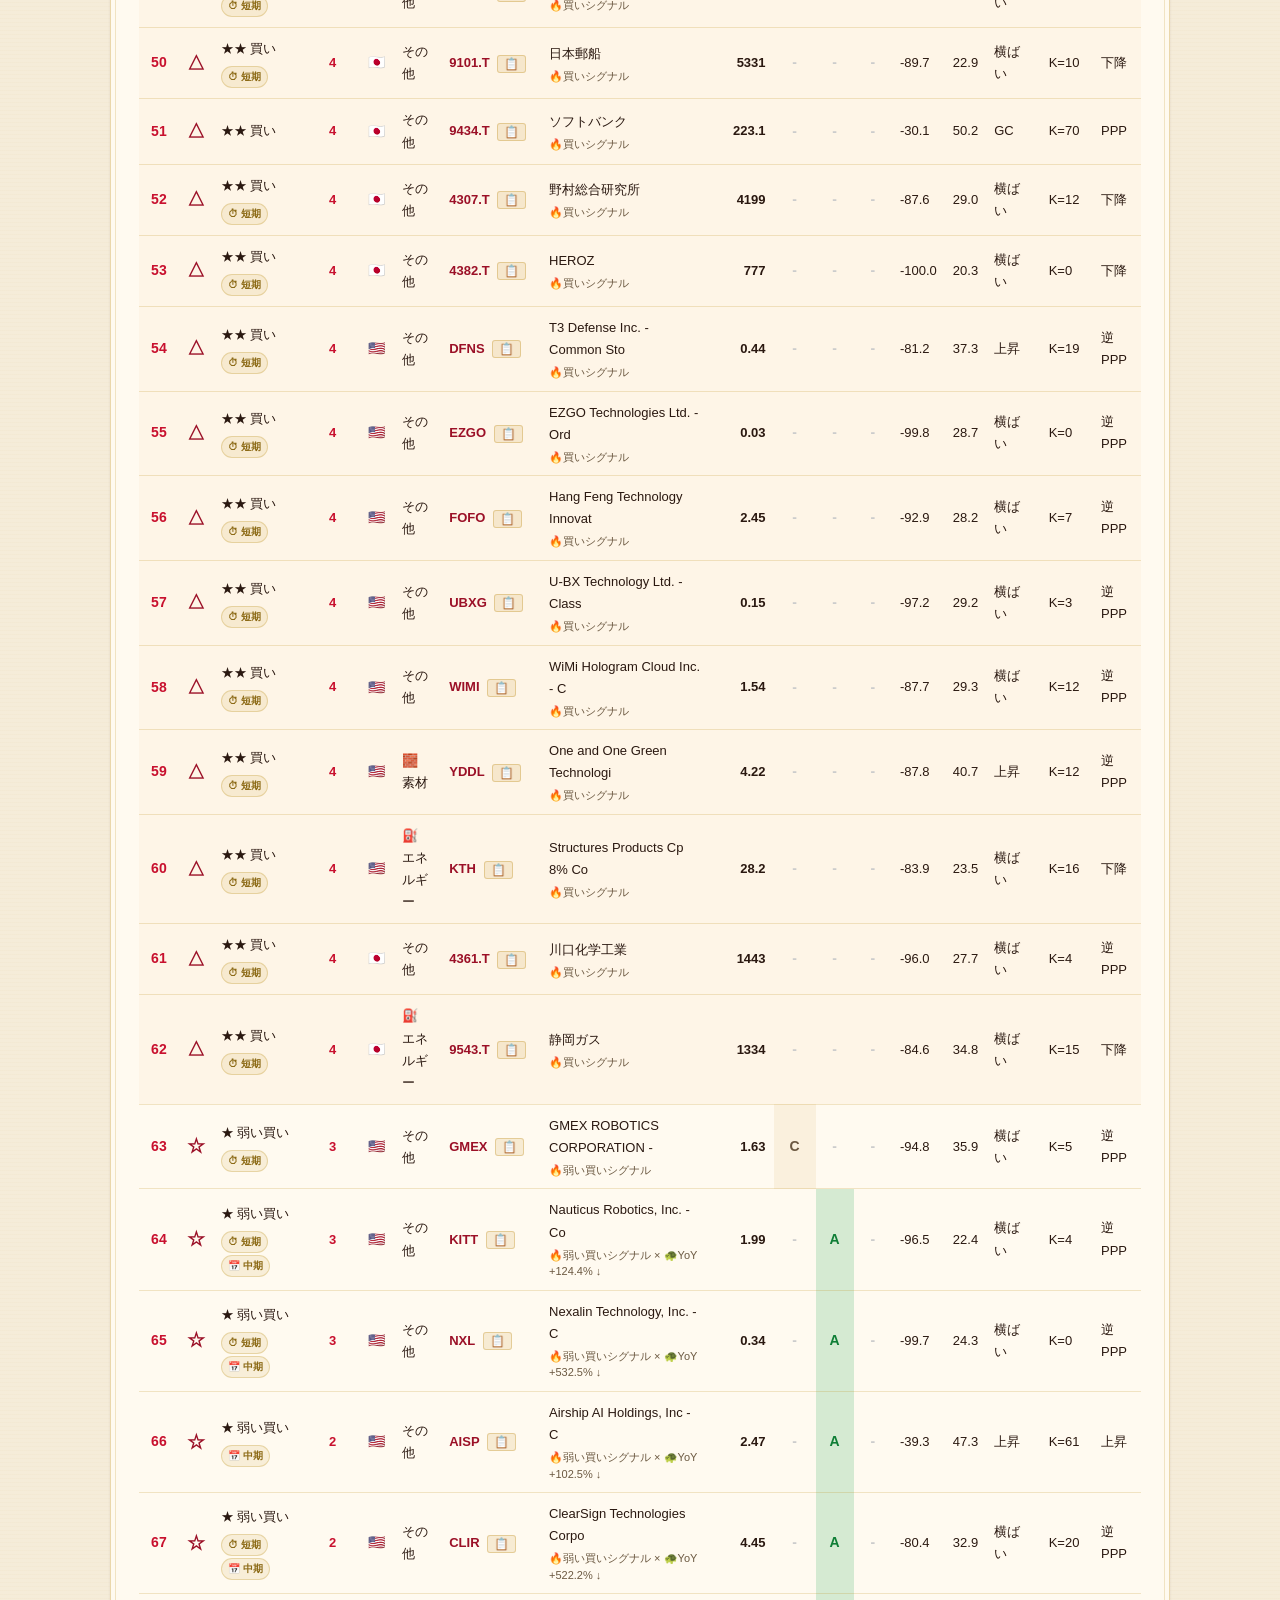
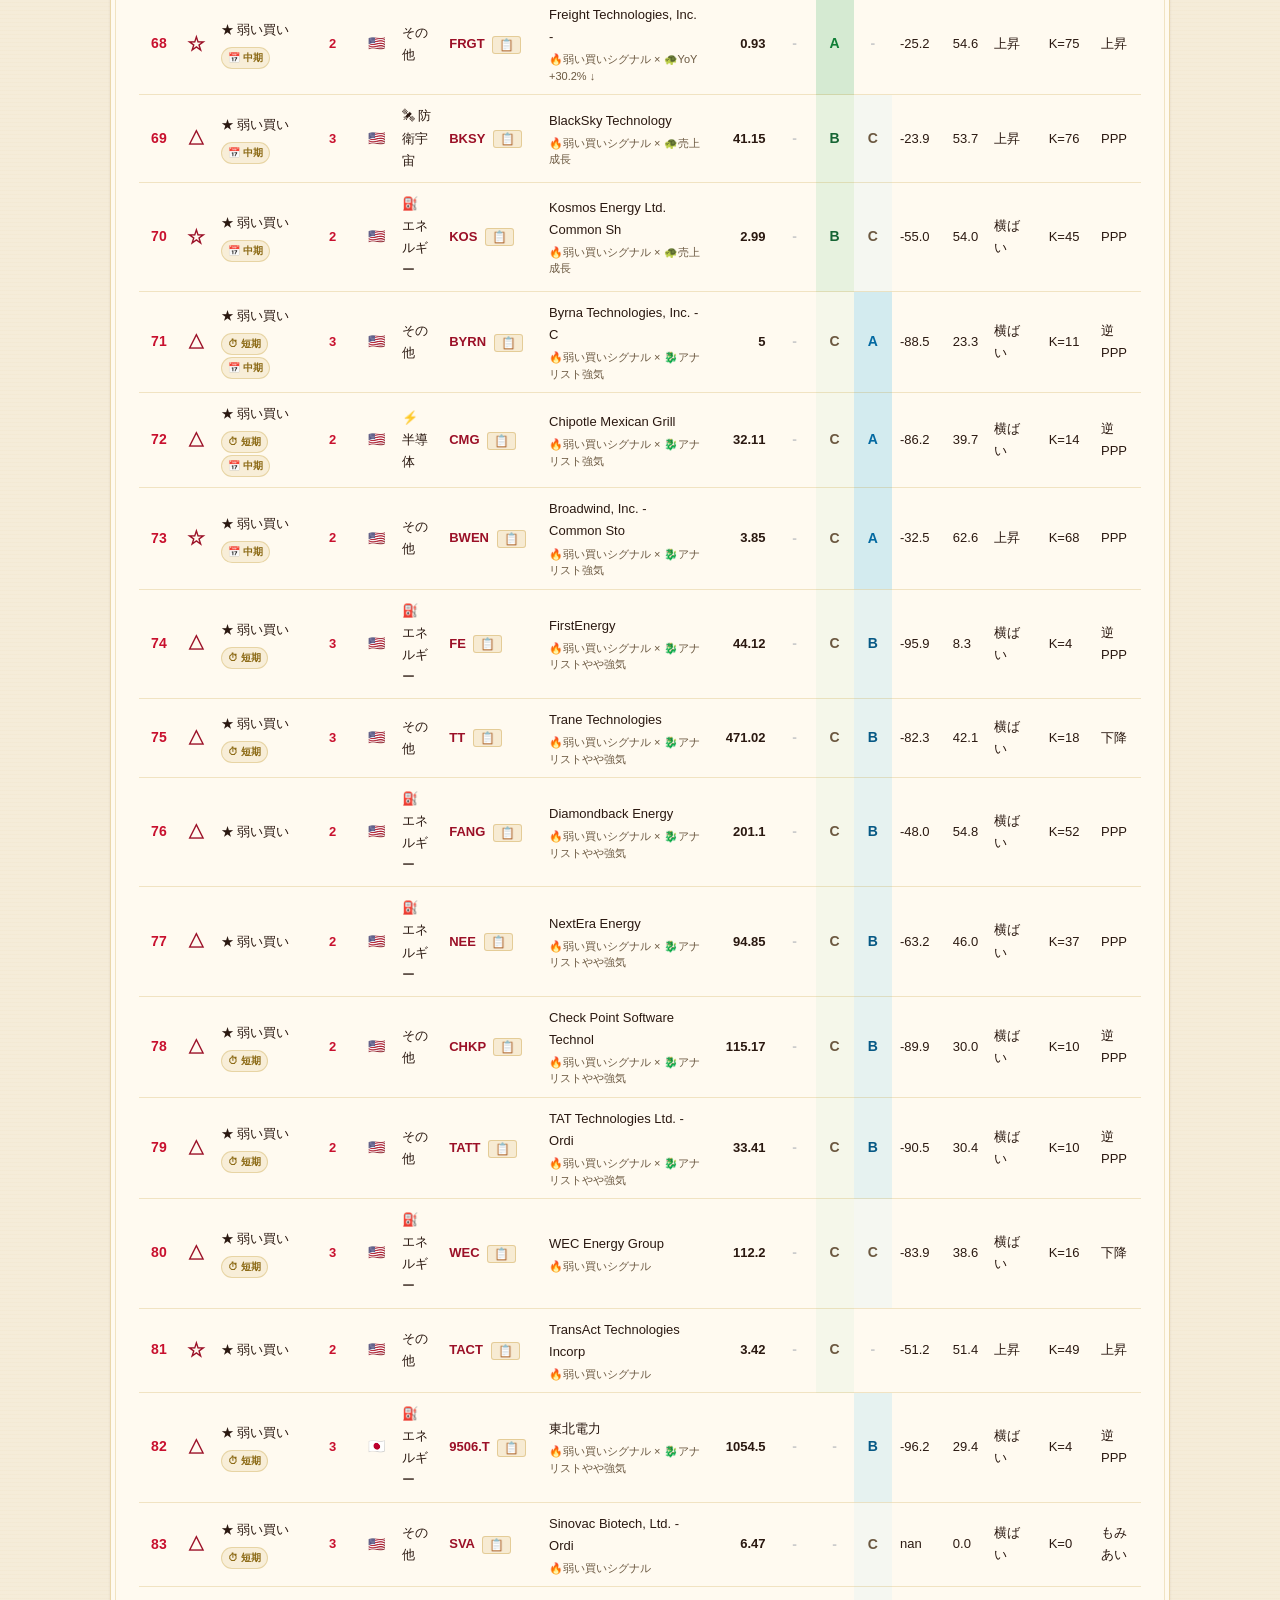
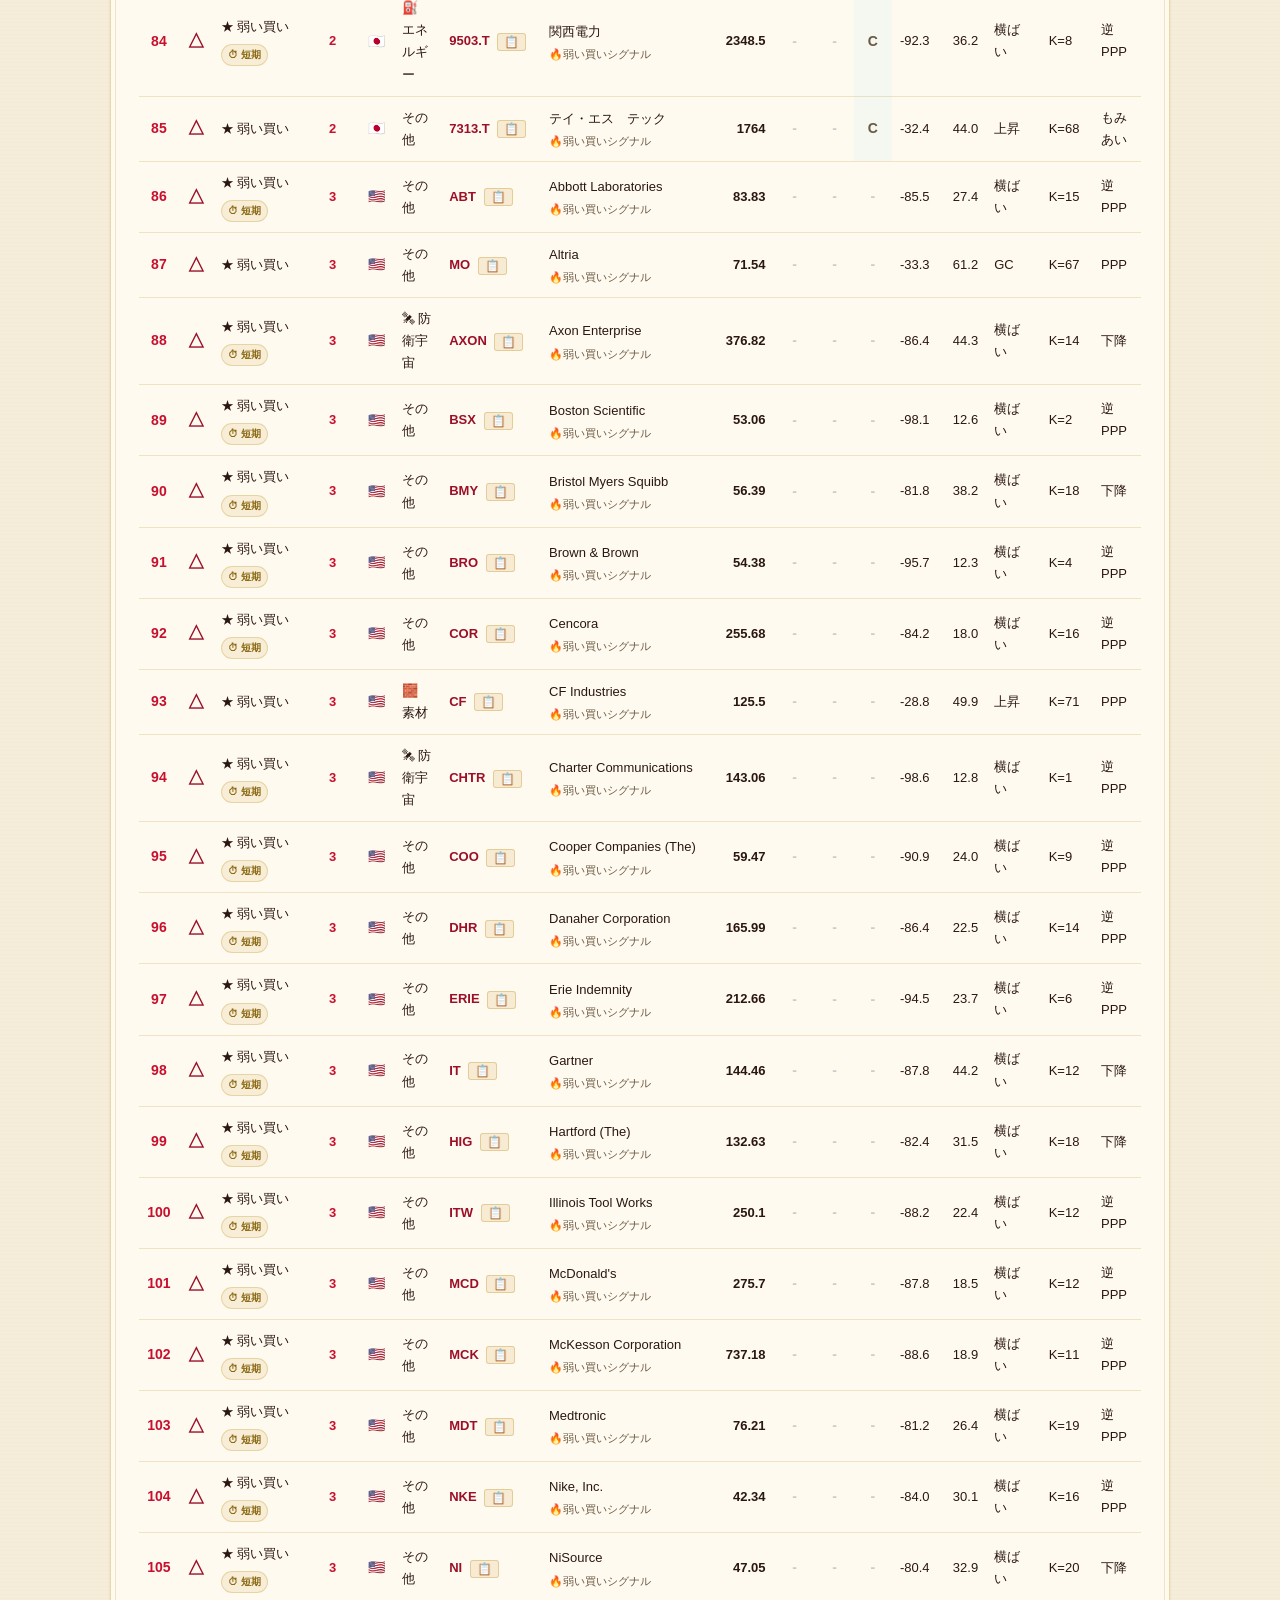
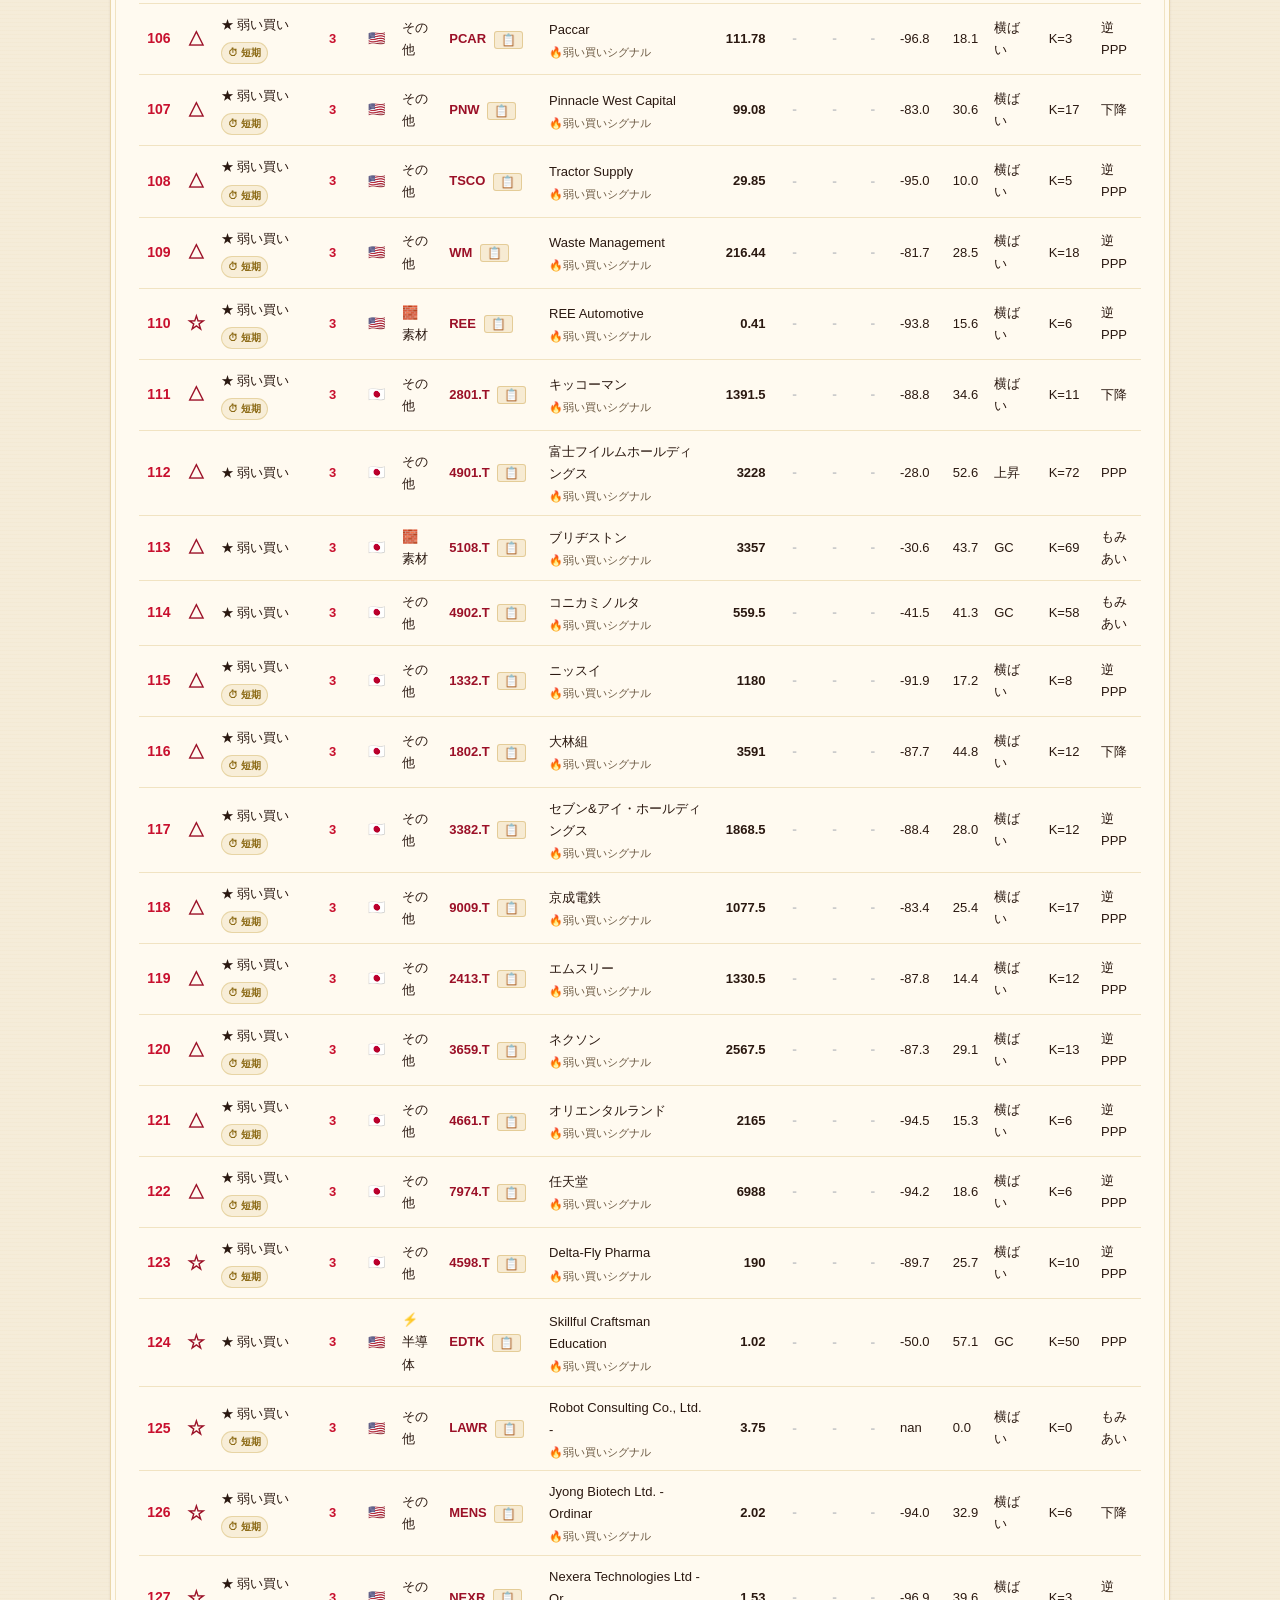
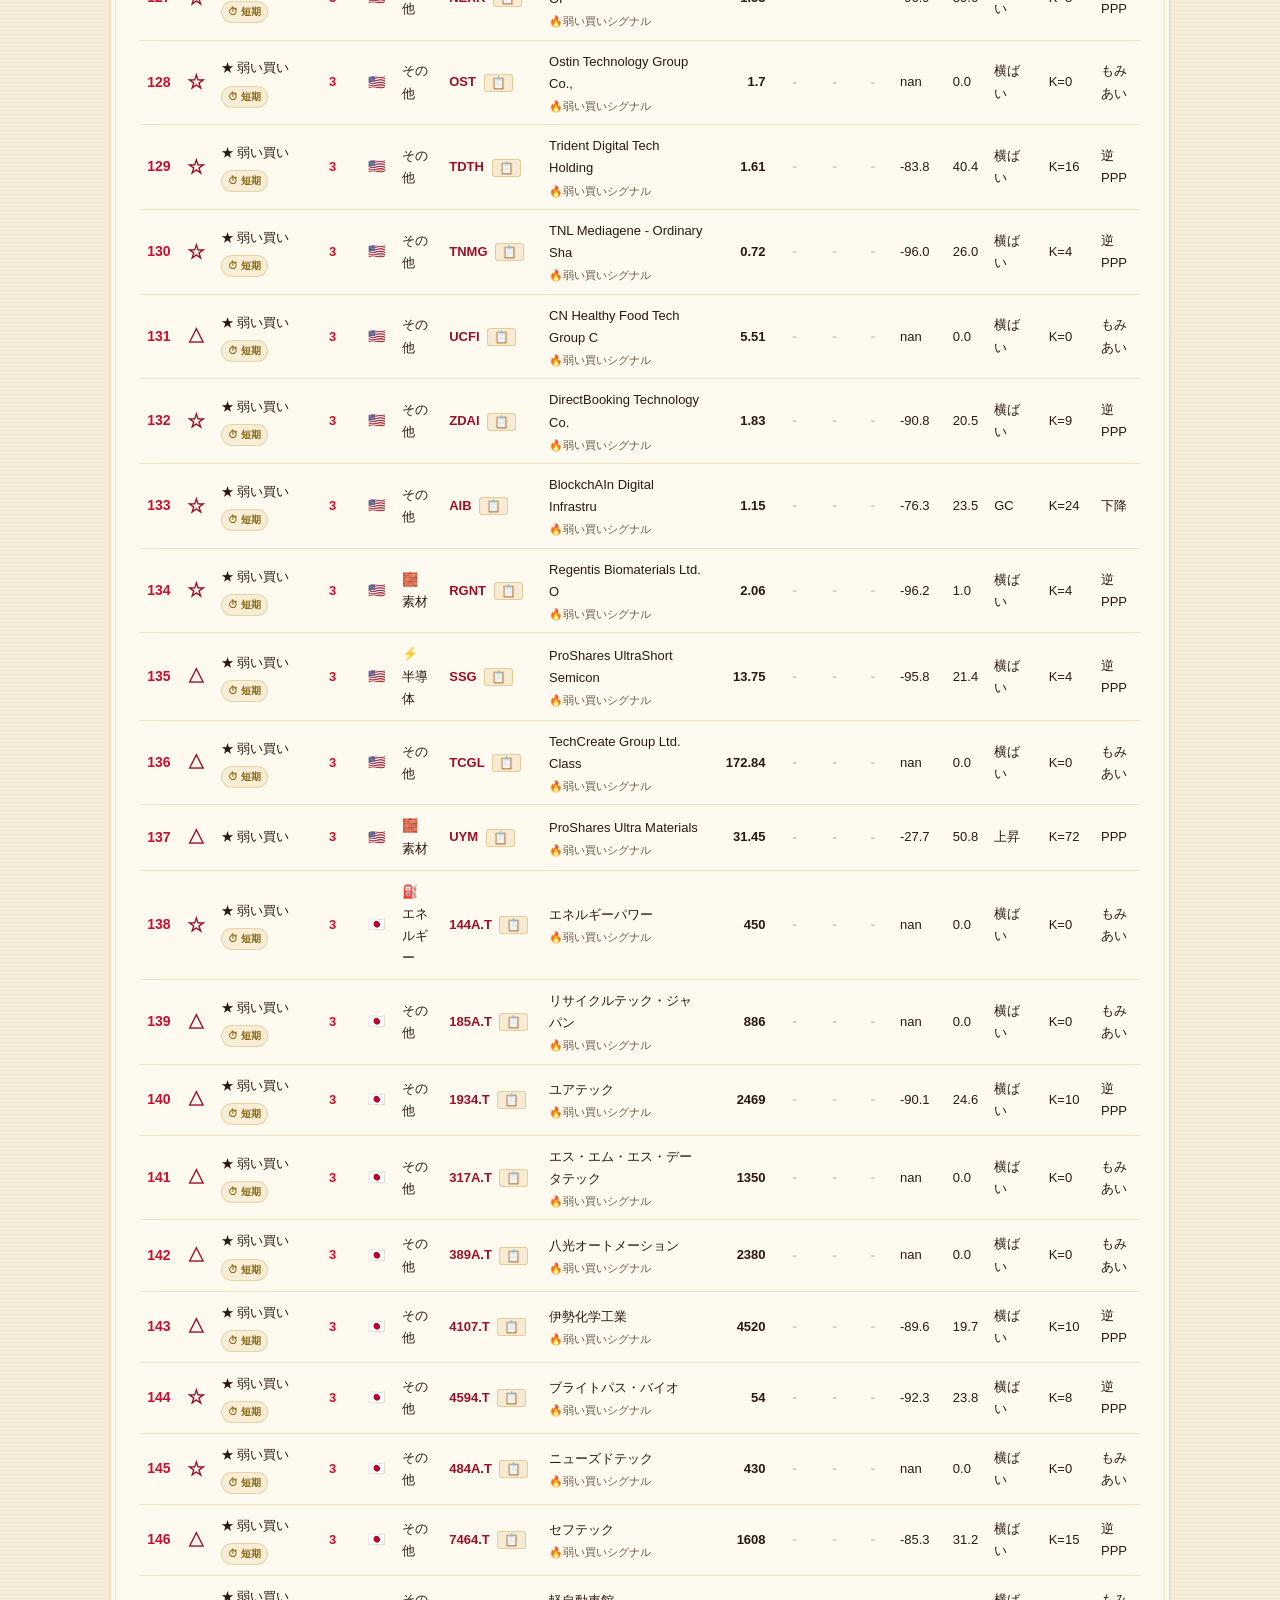
==== commit 81ccc093: "🎌 今日の開運日本株セクション追加 【コンセプト】 神宮が選ぶ本日の日本株1社をおみくじ風に大きく表示。 X投稿のドル箱コンテンツ「今日の開運日本株」をサイト機能化。  【実装】 - トップ近く（in" ====
--- a/docs/index.html
+++ b/docs/index.html
@@ -48,6 +48,14 @@
 
   <section class="summary" id="summary">
     <div class="meta">最新神託 読込中…</div>
+  </section>
+
+  <section class="lucky-jp-section" id="lucky-jp-section">
+    <details open>
+      <summary><h2>🎌 今日の開運日本株</h2></summary>
+      <p class="picks-sub">神宮が選ぶ本日の日本株1社</p>
+      <div id="lucky-jp-card">読込中…</div>
+    </details>
   </section>
 
   <section class="top-picks" id="top-picks-section">
--- a/docs/style.css
+++ b/docs/style.css
@@ -242,6 +242,133 @@
 .intro-body strong { color: var(--shu-deep); display: block; margin-bottom: 4px; }
 .intro-body a { color: var(--shu); font-weight: bold; text-decoration: none; }
 .intro-body a:hover { text-decoration: underline; }
+
+/* ====== 今日の開運日本株 ====== */
+.lucky-jp-section {
+  background: linear-gradient(135deg, #fff5f0, #ffe8d8);
+  border: 2px solid var(--shu);
+  border-radius: 4px;
+  position: relative;
+}
+
+.lucky-jp-section::before {
+  content: "";
+  position: absolute;
+  inset: 4px;
+  border: 1px solid rgba(200,16,46,0.2);
+  border-radius: 2px;
+  pointer-events: none;
+}
+
+.lucky-jp-section h2 { color: var(--shu); border-color: var(--shu); }
+
+.lucky-empty {
+  color: var(--muted);
+  padding: 24px;
+  text-align: center;
+  font-style: italic;
+}
+
+.lucky-card {
+  display: flex;
+  gap: 18px;
+  padding: 20px;
+  background: rgba(255,255,255,0.6);
+  border-radius: 4px;
+  position: relative;
+}
+
+.lucky-omikuji {
+  font-size: 56px;
+  align-self: flex-start;
+  filter: drop-shadow(0 2px 8px rgba(200,16,46,0.3));
+  animation: omikuji-sway 3s ease-in-out infinite;
+}
+
+@keyframes omikuji-sway {
+  0%, 100% { transform: rotate(-3deg); }
+  50% { transform: rotate(3deg); }
+}
+
+.lucky-body { flex: 1; min-width: 0; }
+
+.lucky-head {
+  display: flex;
+  gap: 8px;
+  align-items: center;
+  flex-wrap: wrap;
+  margin-bottom: 6px;
+}
+
+.lucky-ticker {
+  font-size: 22px;
+  font-weight: 900;
+  color: var(--shu-deep);
+  font-family: -apple-system, sans-serif;
+  letter-spacing: 0.05em;
+}
+
+.lucky-theme {
+  font-size: 12px;
+  color: var(--gold-dark);
+  background: rgba(184,134,11,0.1);
+  padding: 2px 8px;
+  border-radius: 2px;
+}
+
+.lucky-name {
+  font-size: 18px;
+  font-weight: 700;
+  color: var(--sumi);
+  margin-bottom: 8px;
+}
+
+.lucky-price {
+  font-size: 28px;
+  font-weight: 900;
+  color: var(--shu);
+  font-family: -apple-system, sans-serif;
+  margin-bottom: 8px;
+}
+
+.lucky-judgement {
+  font-size: 13px;
+  color: var(--shu-deep);
+  margin-left: 10px;
+  font-weight: 700;
+}
+
+.lucky-tf { margin: 8px 0; }
+
+.lucky-humor {
+  font-size: 14px;
+  color: var(--shu-deep);
+  font-style: italic;
+  font-weight: 600;
+  margin: 10px 0;
+  padding: 10px 14px;
+  background: rgba(200,16,46,0.06);
+  border-left: 3px solid var(--shu);
+  border-radius: 2px;
+  line-height: 1.6;
+}
+
+.lucky-reason {
+  font-size: 13px;
+  color: var(--sumi);
+  line-height: 1.6;
+  background: rgba(255,255,255,0.7);
+  padding: 8px 12px;
+  border-radius: 2px;
+}
+
+.lucky-fortune {
+  margin-top: 12px;
+  text-align: right;
+  font-size: 11px;
+  color: var(--gold-dark);
+  letter-spacing: 0.1em;
+}
 
 /* ====== 今日の一推しカード ====== */
 .top-picks h2 {
@@ -834,7 +961,130 @@
 
 @media (max-width: 640px) {
   .hero h1 { font-size: 32px; letter-spacing: 0.2em; }
-  table { font-size: 11px; }
-  th, td { padding: 6px 4px; }
   section { padding: 20px 16px; }
-}
+
+  /* === スマホ版：表をカード型に再構築 === */
+  #signals-table table { display: block; background: transparent; }
+  #signals-table thead { display: none; }
+  #signals-table tbody { display: block; }
+  #signals-table tr {
+    display: flex;
+    flex-wrap: wrap;
+    align-items: center;
+    gap: 6px 8px;
+    padding: 14px;
+    margin-bottom: 10px;
+    background: var(--paper);
+    border: 1px solid rgba(184,134,11,0.25);
+    border-radius: 4px;
+    box-shadow: 0 1px 3px rgba(42,24,16,0.06);
+    border-bottom: none;
+  }
+  #signals-table tr.row-kirin { background: linear-gradient(135deg, #fff8d0, #ffeaa0); border-color: var(--gold); }
+  #signals-table tr.row-treasure { background: linear-gradient(135deg, #fff3c2, #ffe4a0); }
+  #signals-table tr.row-strong, #signals-table tr.row-buy { background: linear-gradient(180deg, var(--paper), #fff8e8); }
+
+  #signals-table td {
+    border: none;
+    padding: 0;
+    background: transparent !important;
+    display: inline-flex;
+    align-items: center;
+  }
+
+  /* 順番: rank / mark / ticker / flag / theme / price / 総合 / 社名+reason / gods */
+  #signals-table td:nth-child(1) { /* rank */
+    order: 1;
+    font-size: 20px;
+    font-weight: 900;
+    color: var(--shu);
+  }
+  #signals-table td:nth-child(2) { /* keiba mark */
+    order: 2;
+    font-size: 24px;
+    color: var(--shu);
+    font-family: "Yu Mincho", serif;
+    line-height: 1;
+  }
+  #signals-table td:nth-child(7) { /* ticker */
+    order: 3;
+    font-size: 17px;
+    font-weight: 900;
+    color: var(--shu-deep);
+  }
+  #signals-table td:nth-child(5) { /* market flag */
+    order: 4;
+    font-size: 14px;
+  }
+  #signals-table td:nth-child(6) { /* theme */
+    order: 5;
+    font-size: 11px;
+    color: var(--gold-dark);
+    background: rgba(184,134,11,0.1) !important;
+    padding: 2px 8px !important;
+    border-radius: 2px;
+  }
+  #signals-table td:nth-child(9) { /* 現在値 */
+    order: 6;
+    font-size: 18px;
+    font-weight: 900;
+    color: var(--shu);
+    margin-left: auto;
+  }
+  /* 2行目: 総合判定 */
+  #signals-table td:nth-child(3) { /* 総合 */
+    order: 7;
+    flex-basis: 100%;
+    font-size: 14px;
+    font-weight: 700;
+    color: var(--shu-deep);
+    display: block;
+    padding-top: 6px;
+    border-top: 1px dashed rgba(184,134,11,0.2);
+  }
+  /* 3行目: 社名 + 推奨理由 */
+  #signals-table td:nth-child(8) { /* 社名 + reason */
+    order: 8;
+    flex-basis: 100%;
+    font-size: 12px;
+    line-height: 1.5;
+    color: var(--sumi);
+    display: block;
+  }
+  /* 4行目: 神獣grades */
+  #signals-table td:nth-child(10),
+  #signals-table td:nth-child(11),
+  #signals-table td:nth-child(12) {
+    order: 9;
+    width: auto;
+    min-width: 36px;
+    padding: 2px 8px !important;
+    border-radius: 3px;
+    font-size: 11px;
+    text-align: center;
+    display: inline-flex;
+    align-items: center;
+    justify-content: center;
+  }
+  #signals-table td:nth-child(10):before { content: "🐅"; margin-right: 3px; }
+  #signals-table td:nth-child(11):before { content: "🐢"; margin-right: 3px; }
+  #signals-table td:nth-child(12):before { content: "🐉"; margin-right: 3px; }
+
+  /* score列とテクニカル詳細列はスマホで隠す */
+  #signals-table td:nth-child(4),
+  #signals-table td:nth-child(n+13) {
+    display: none;
+  }
+
+  /* タブのバッジを少し小さく */
+  .alert-tab, .market-btn, .theme-tab, .tf-btn {
+    font-size: 13px;
+    padding: 7px 12px;
+  }
+
+  /* picksカードを縦並びに */
+  .picks-grid { grid-template-columns: 1fr; }
+
+  /* ヒーロー部リンクテキスト */
+  .god-line { font-size: 14px; }
+}
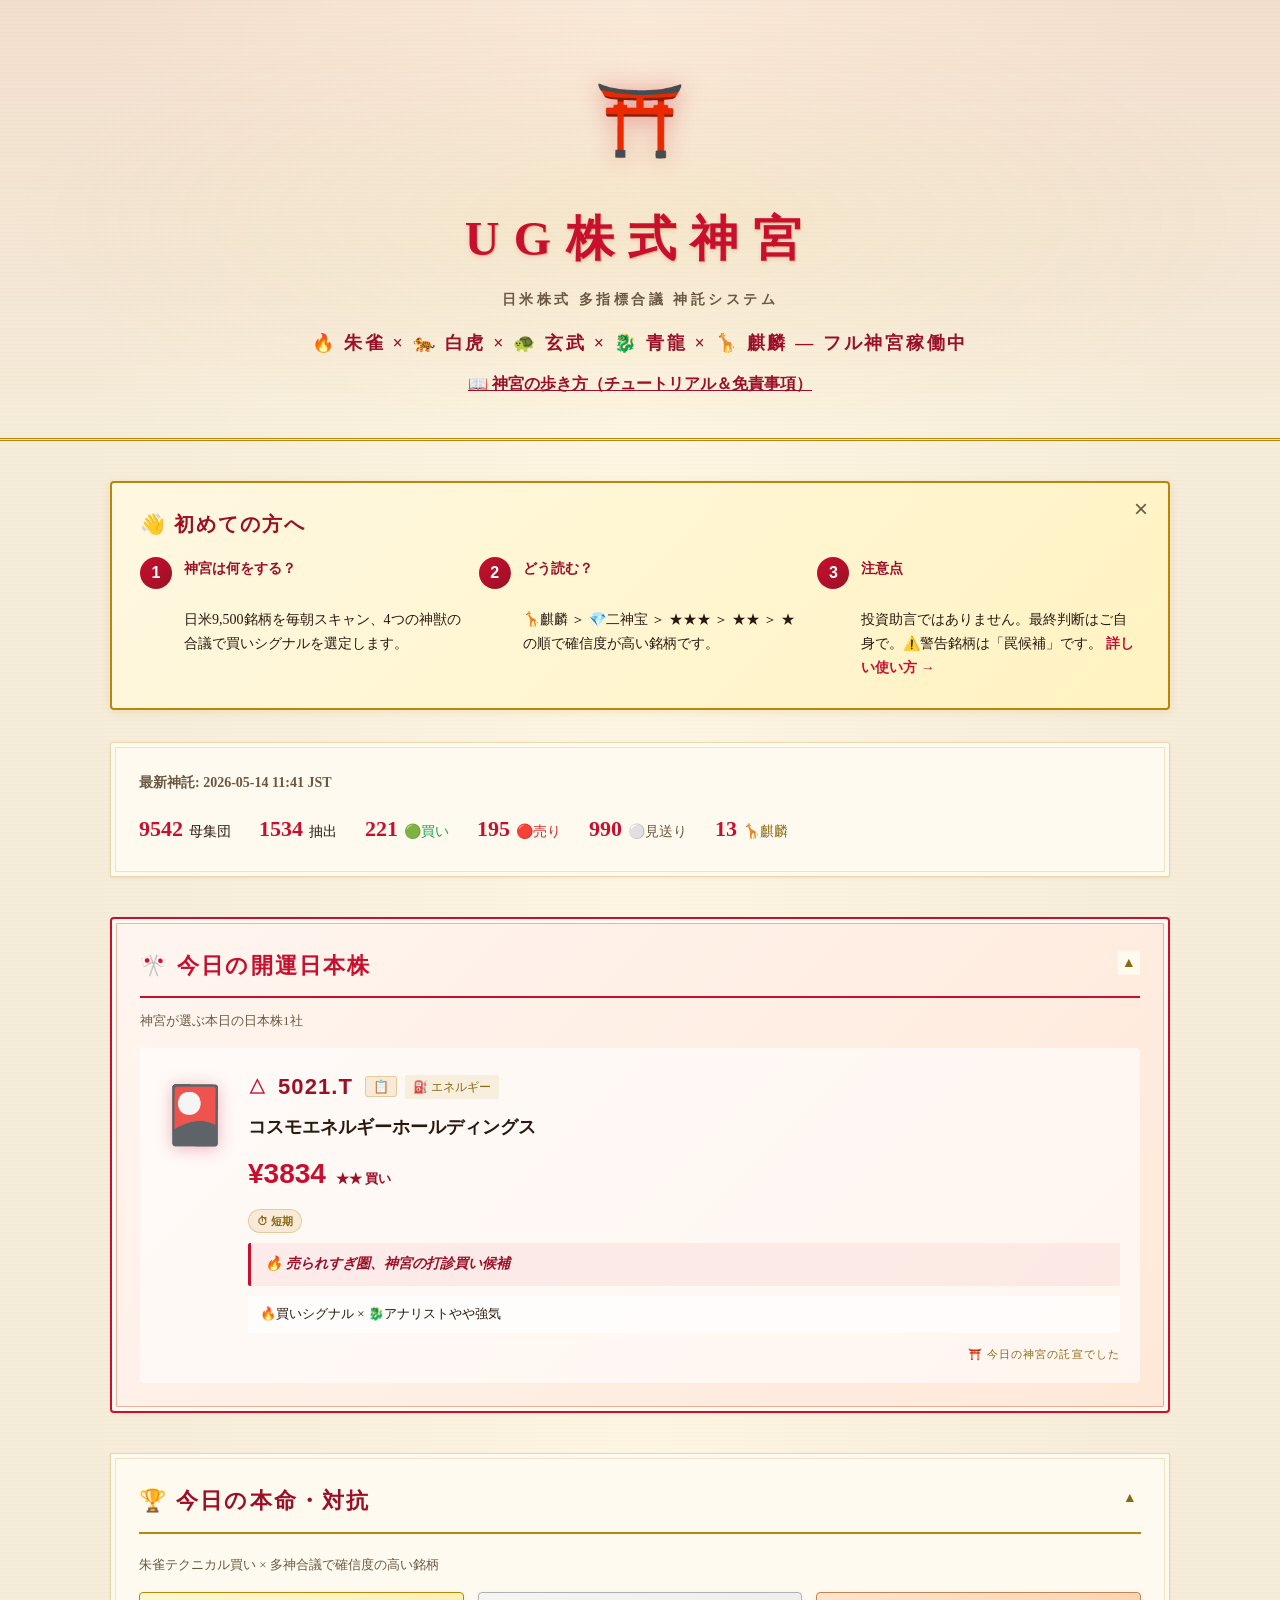
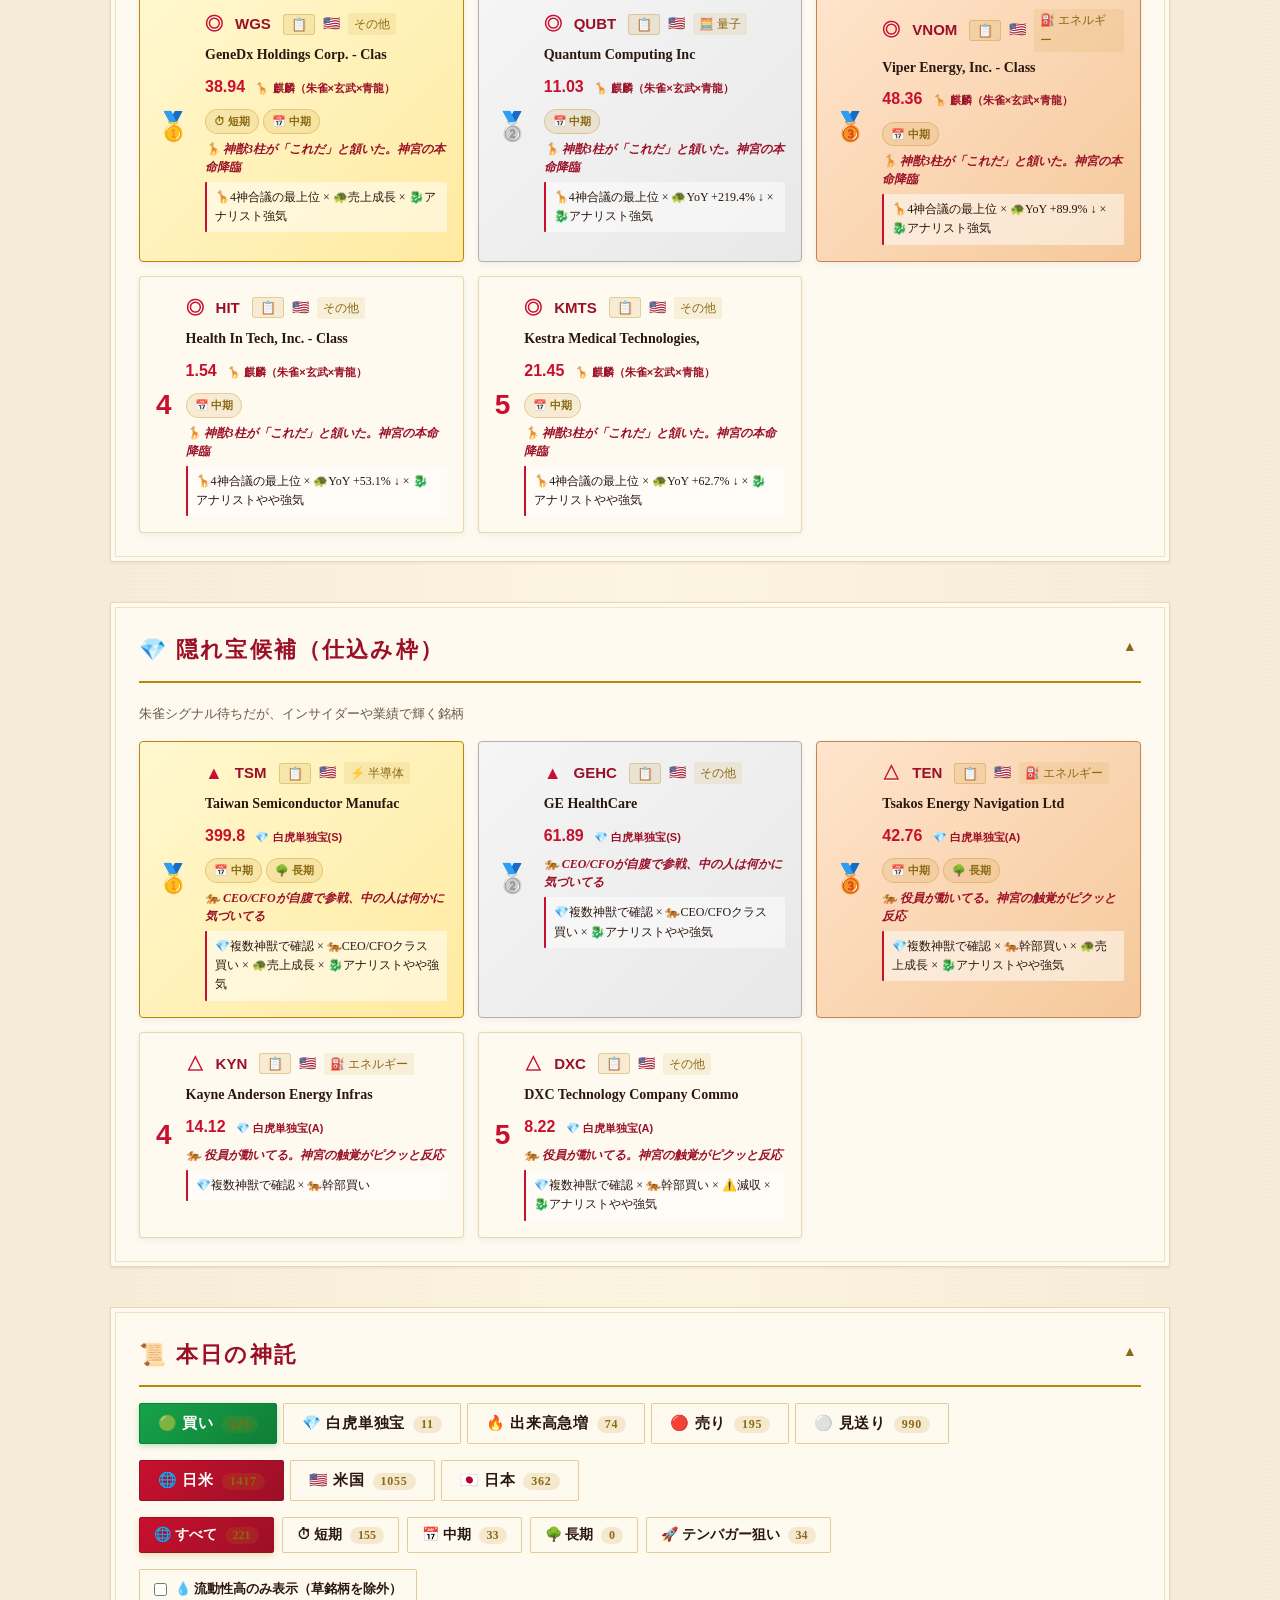
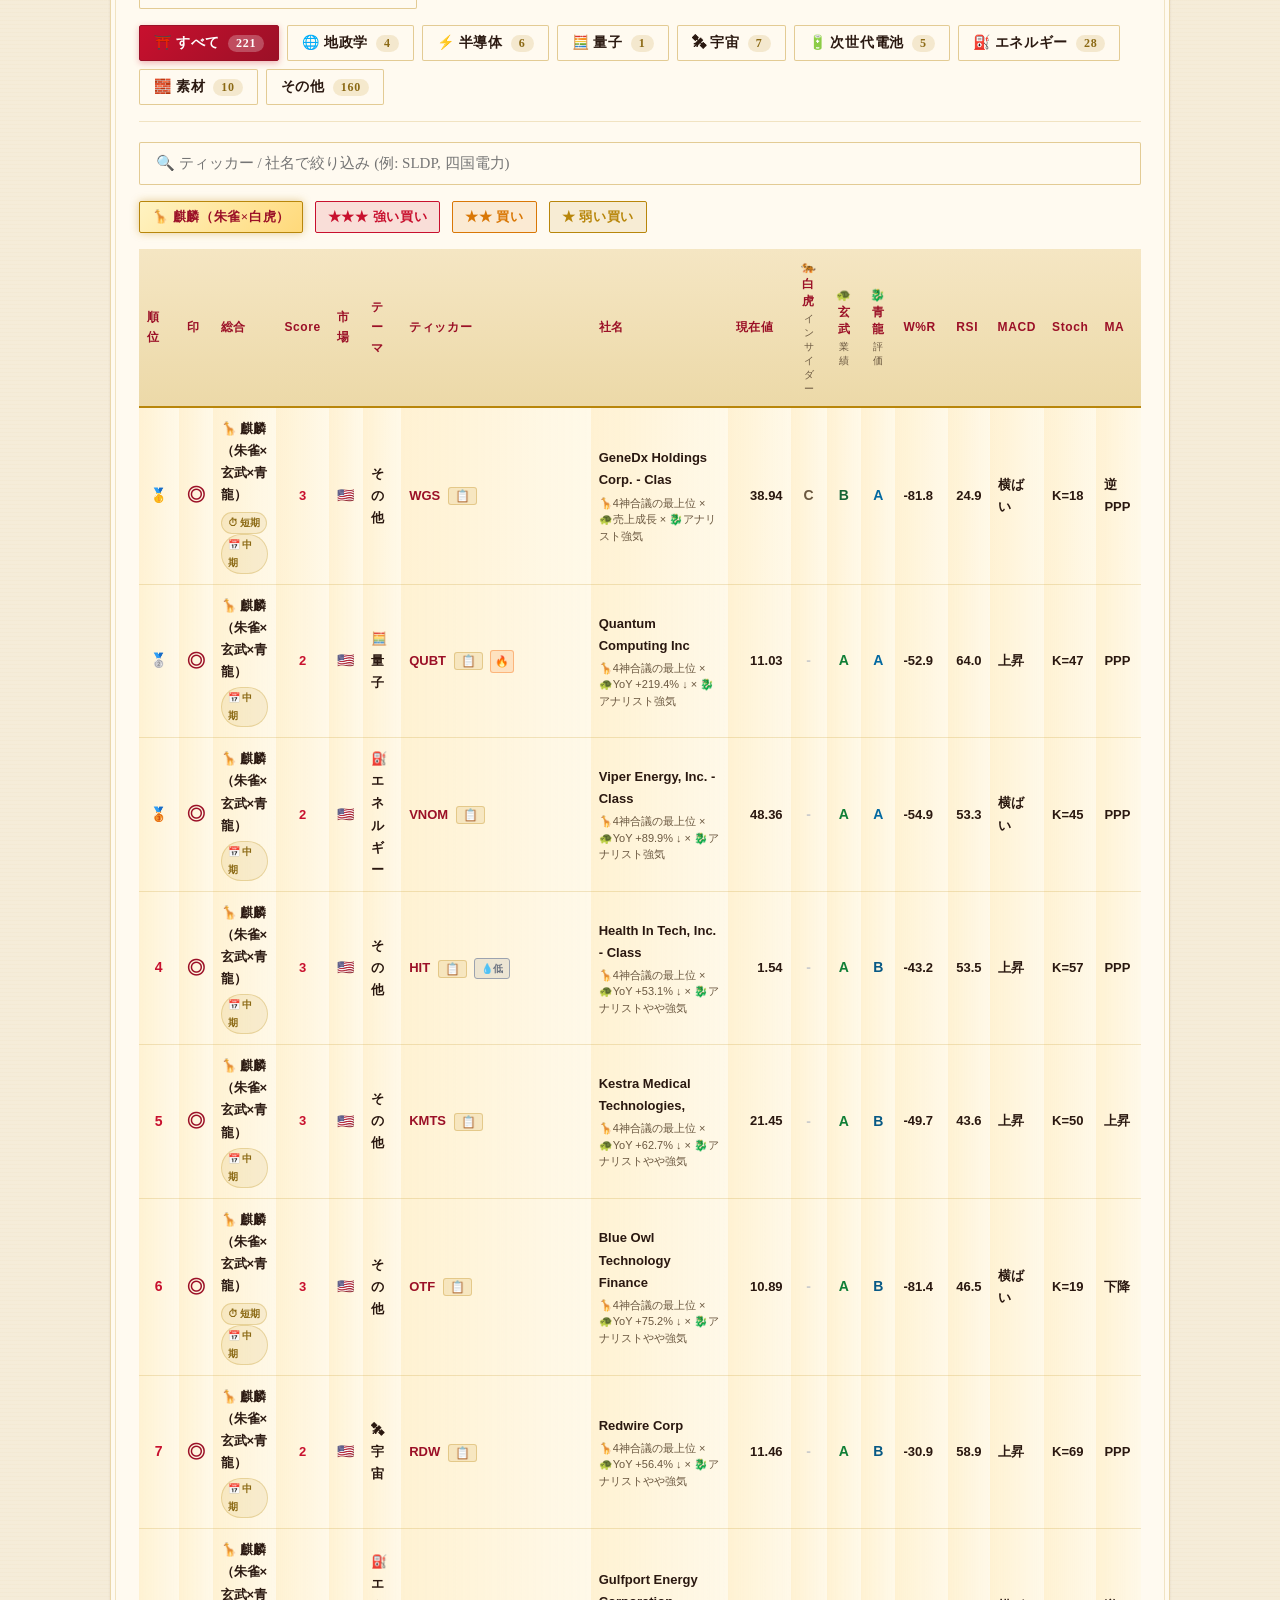
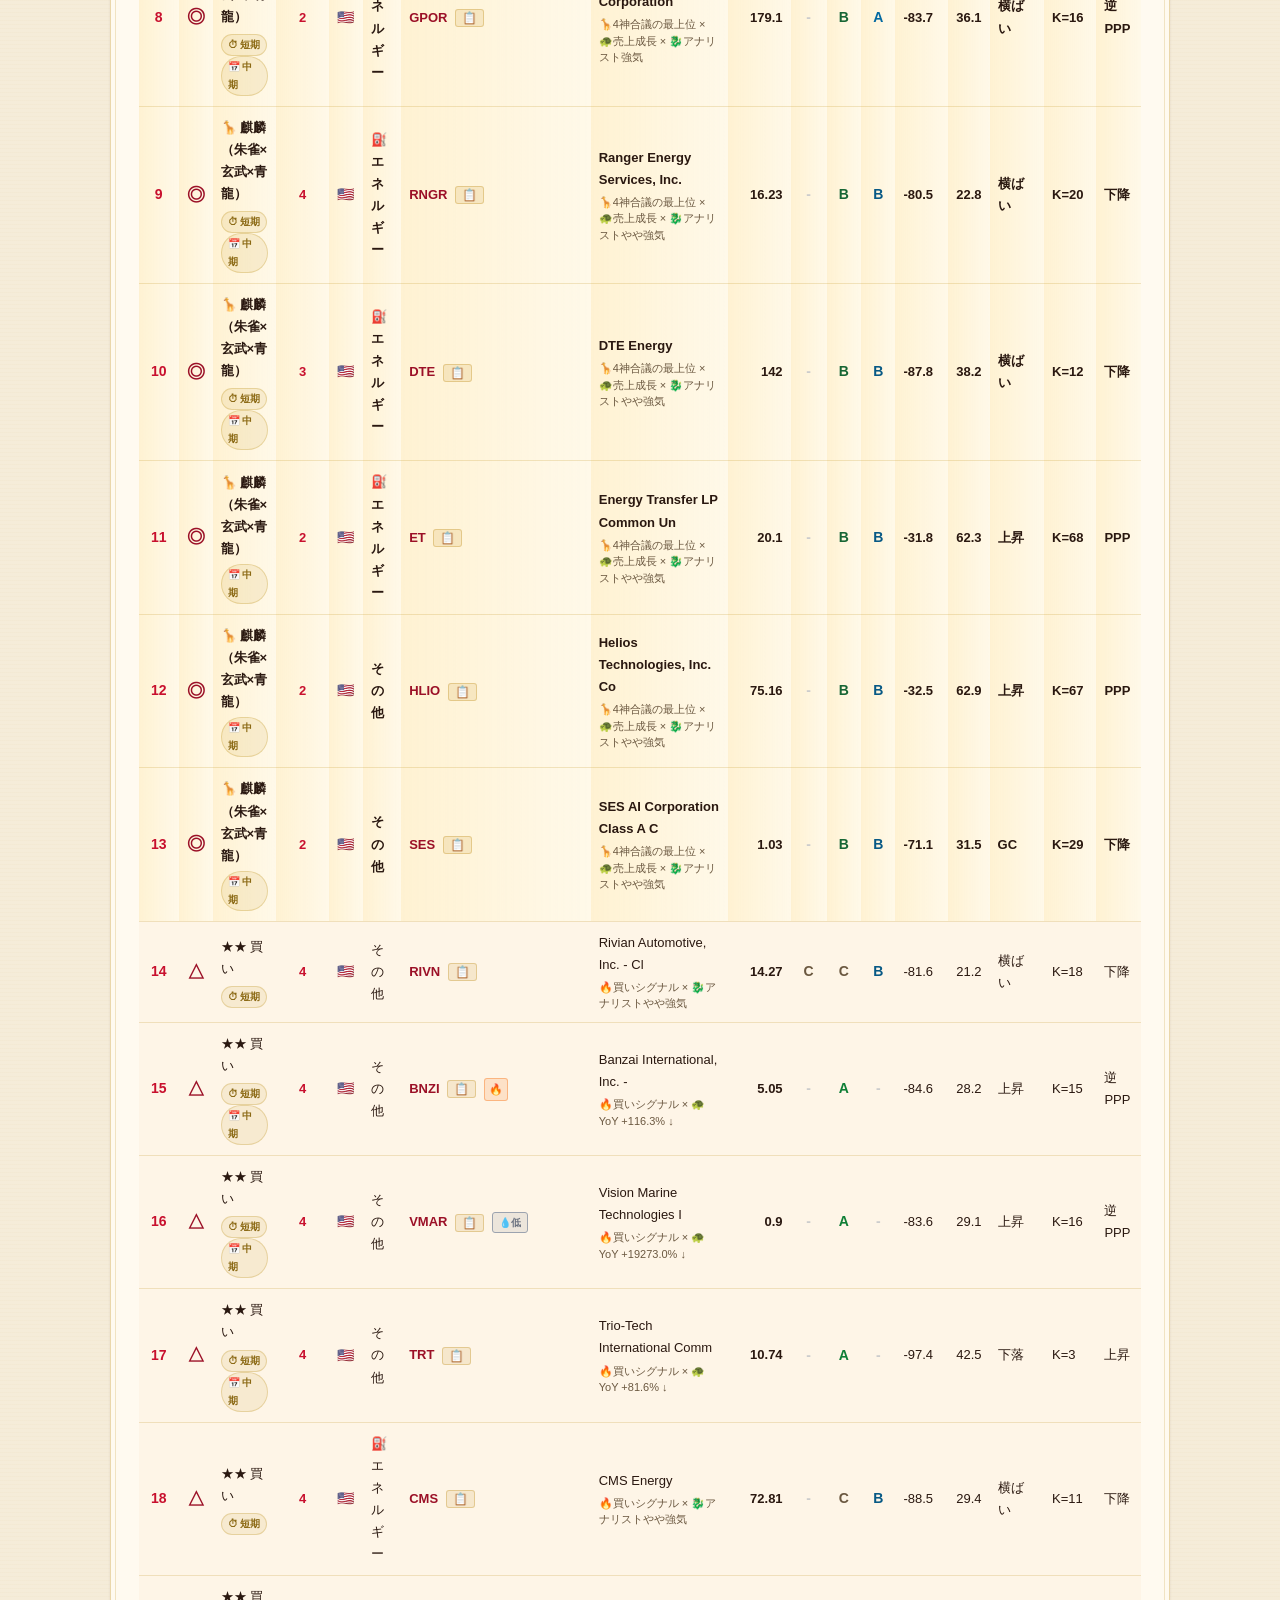
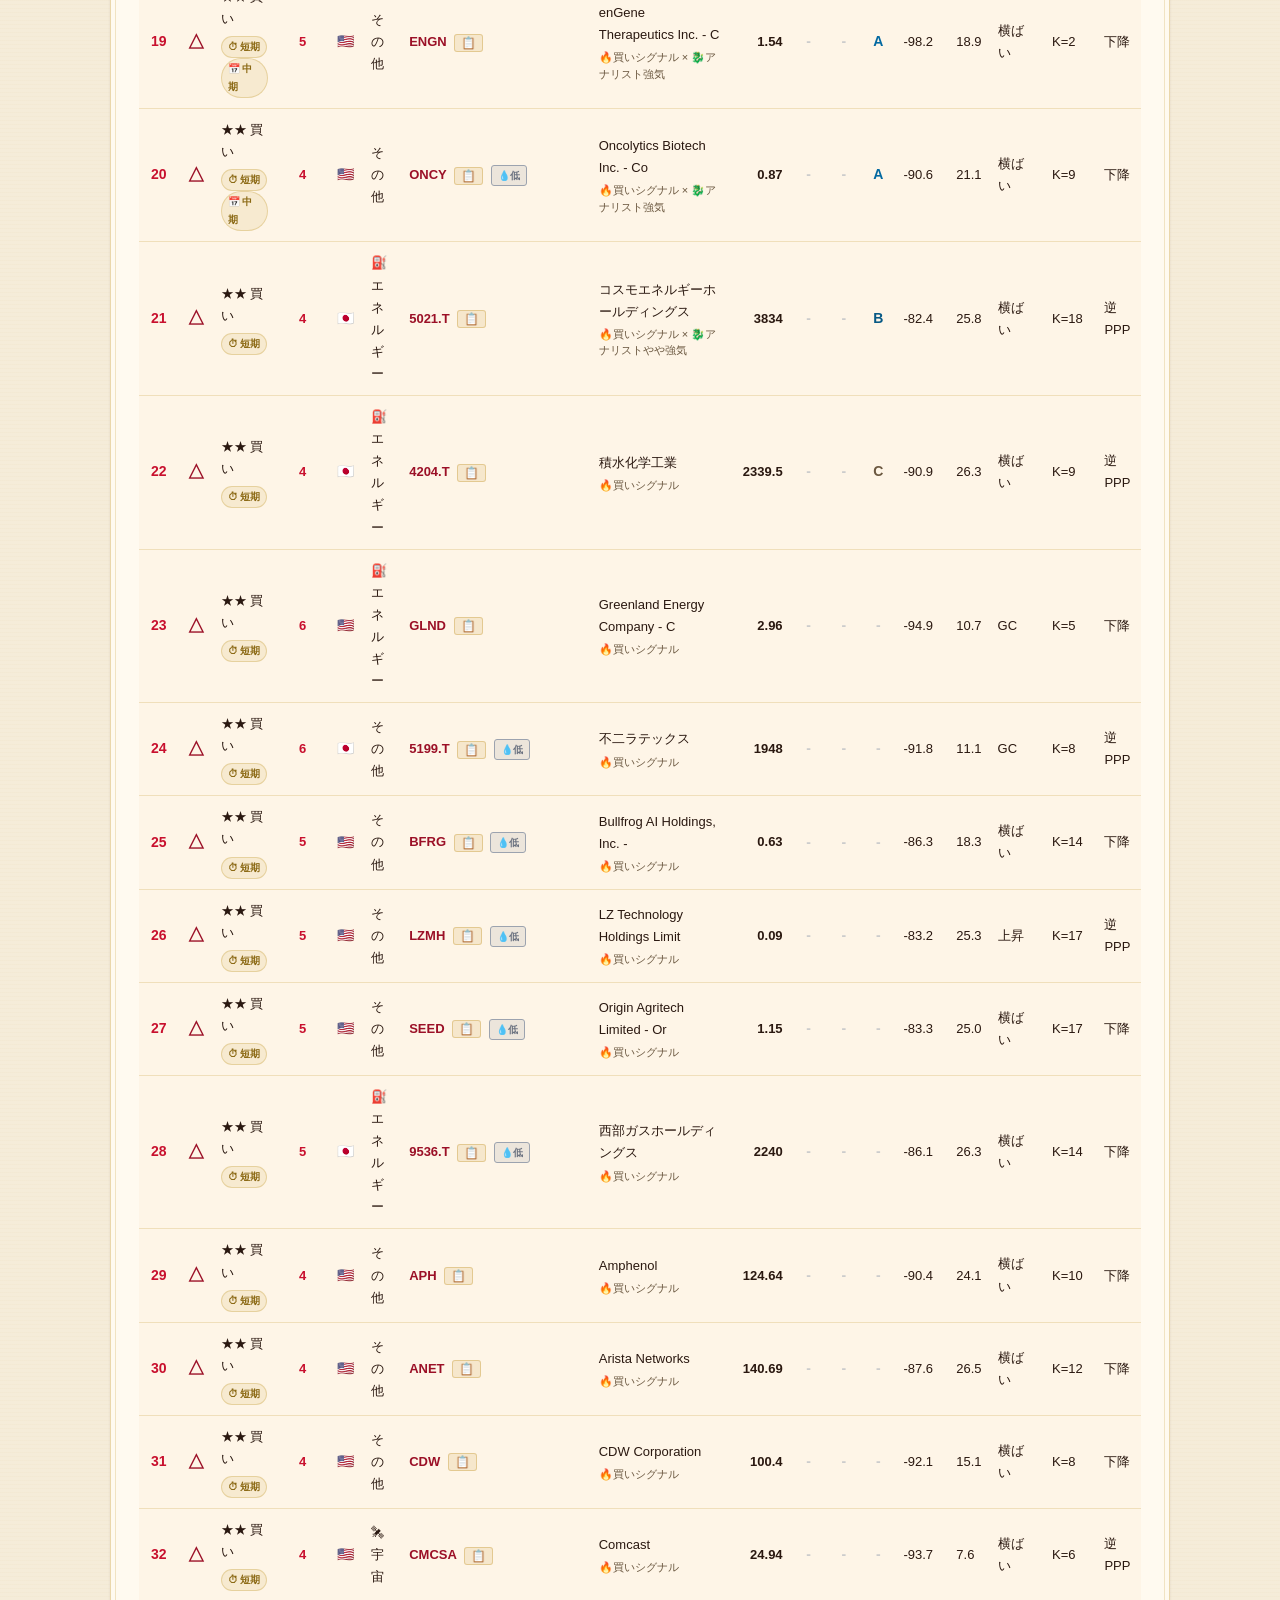
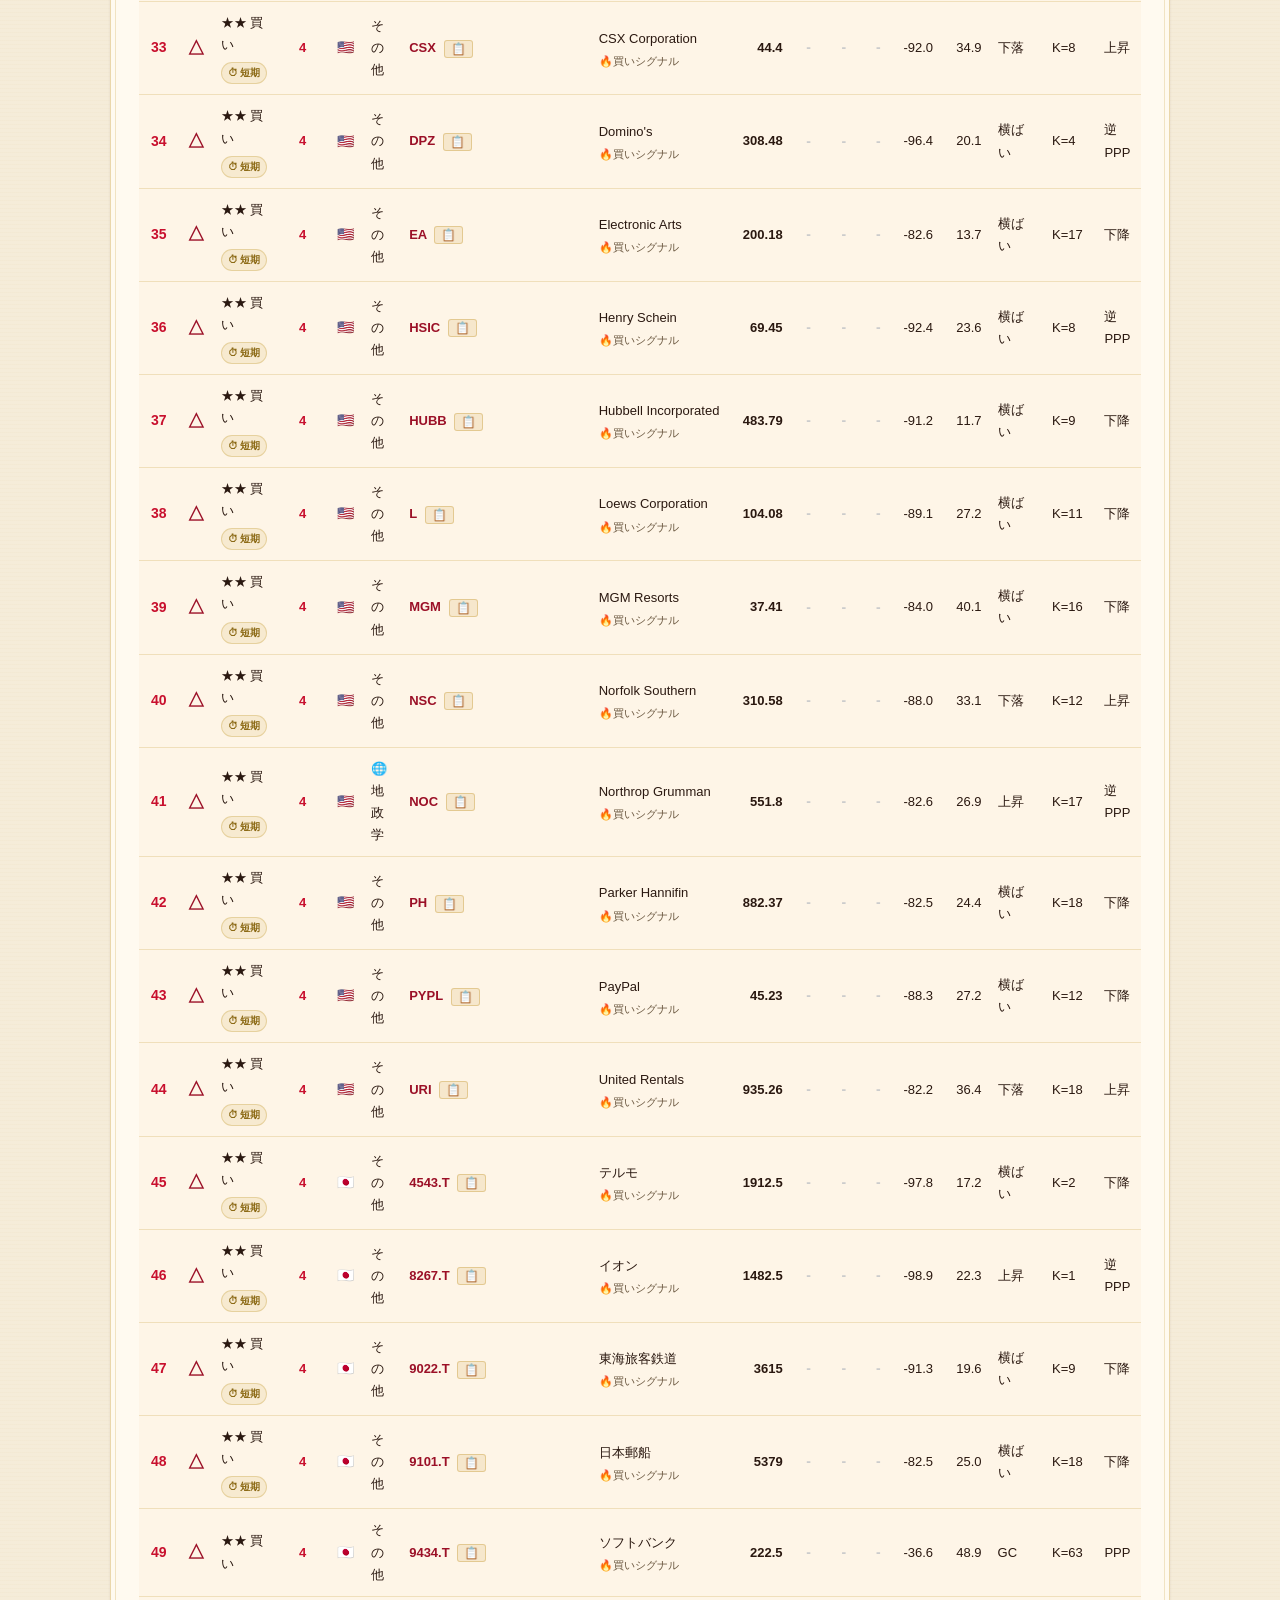
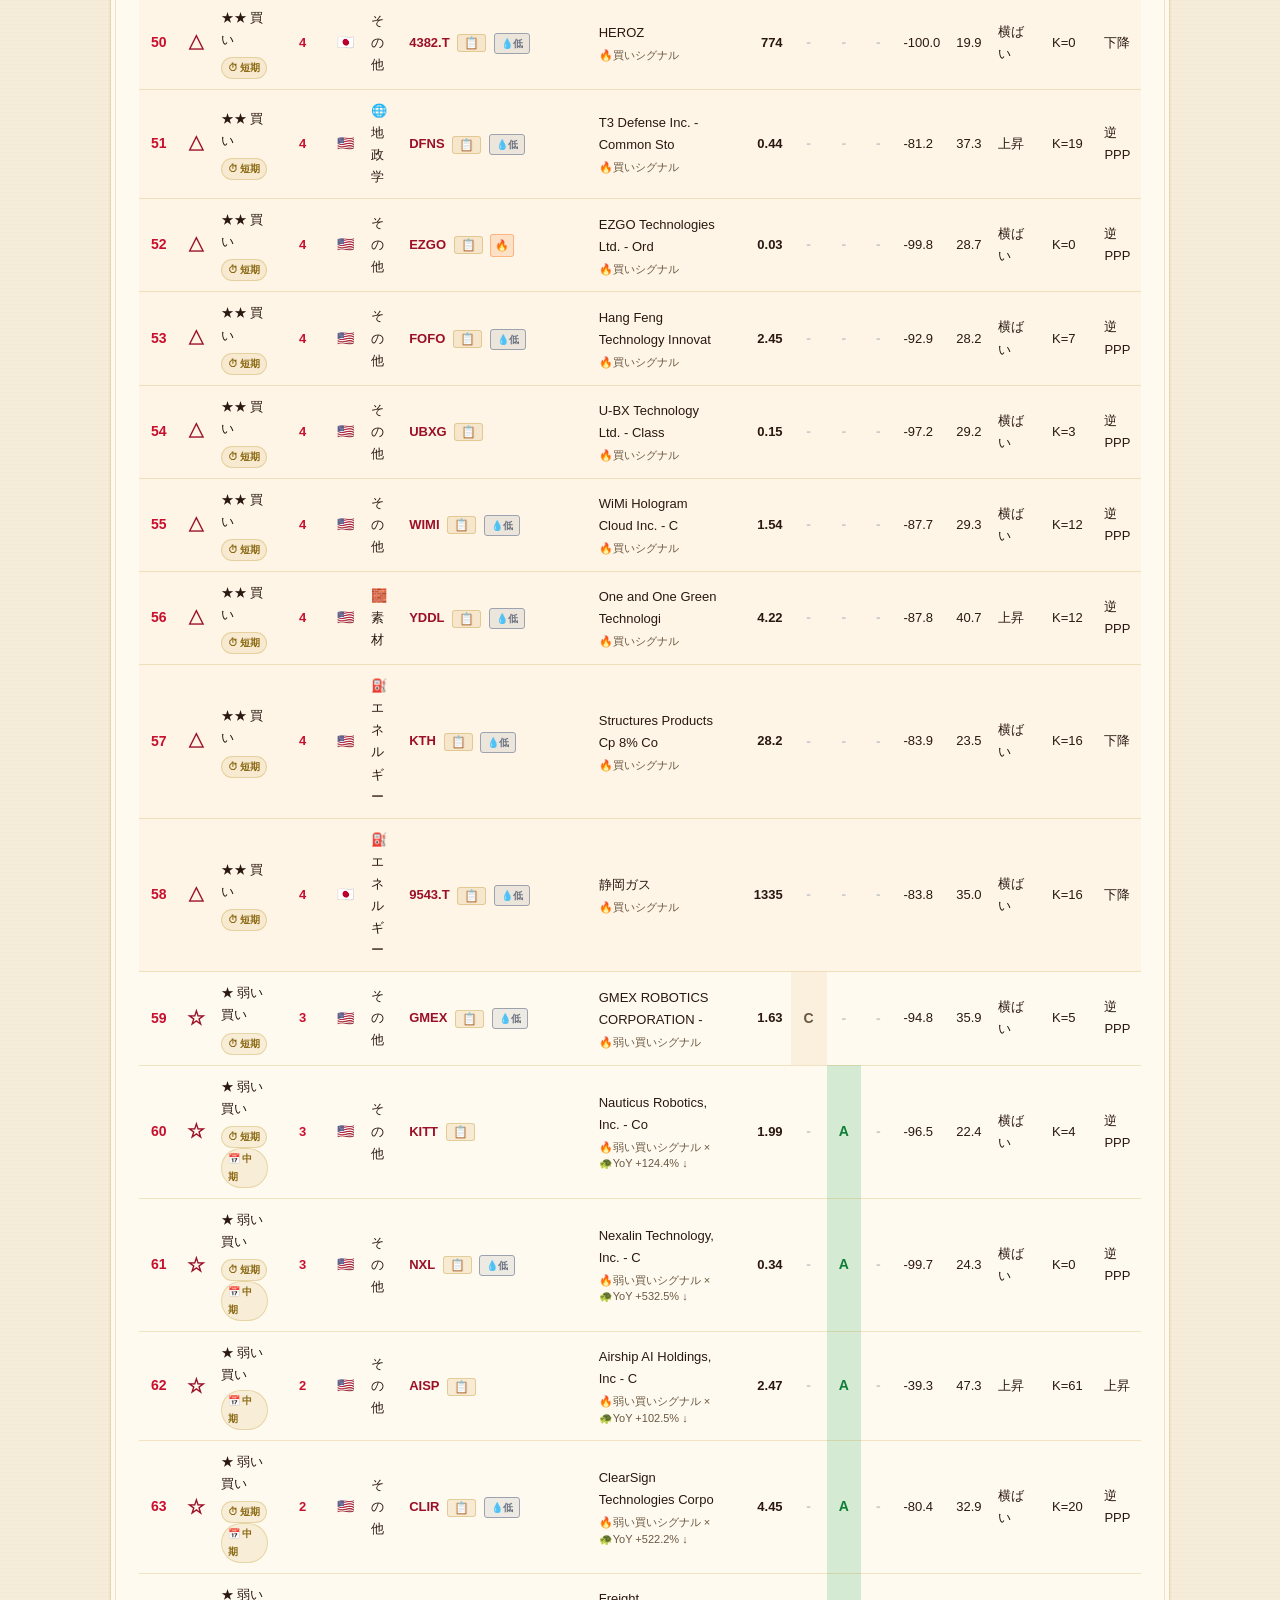
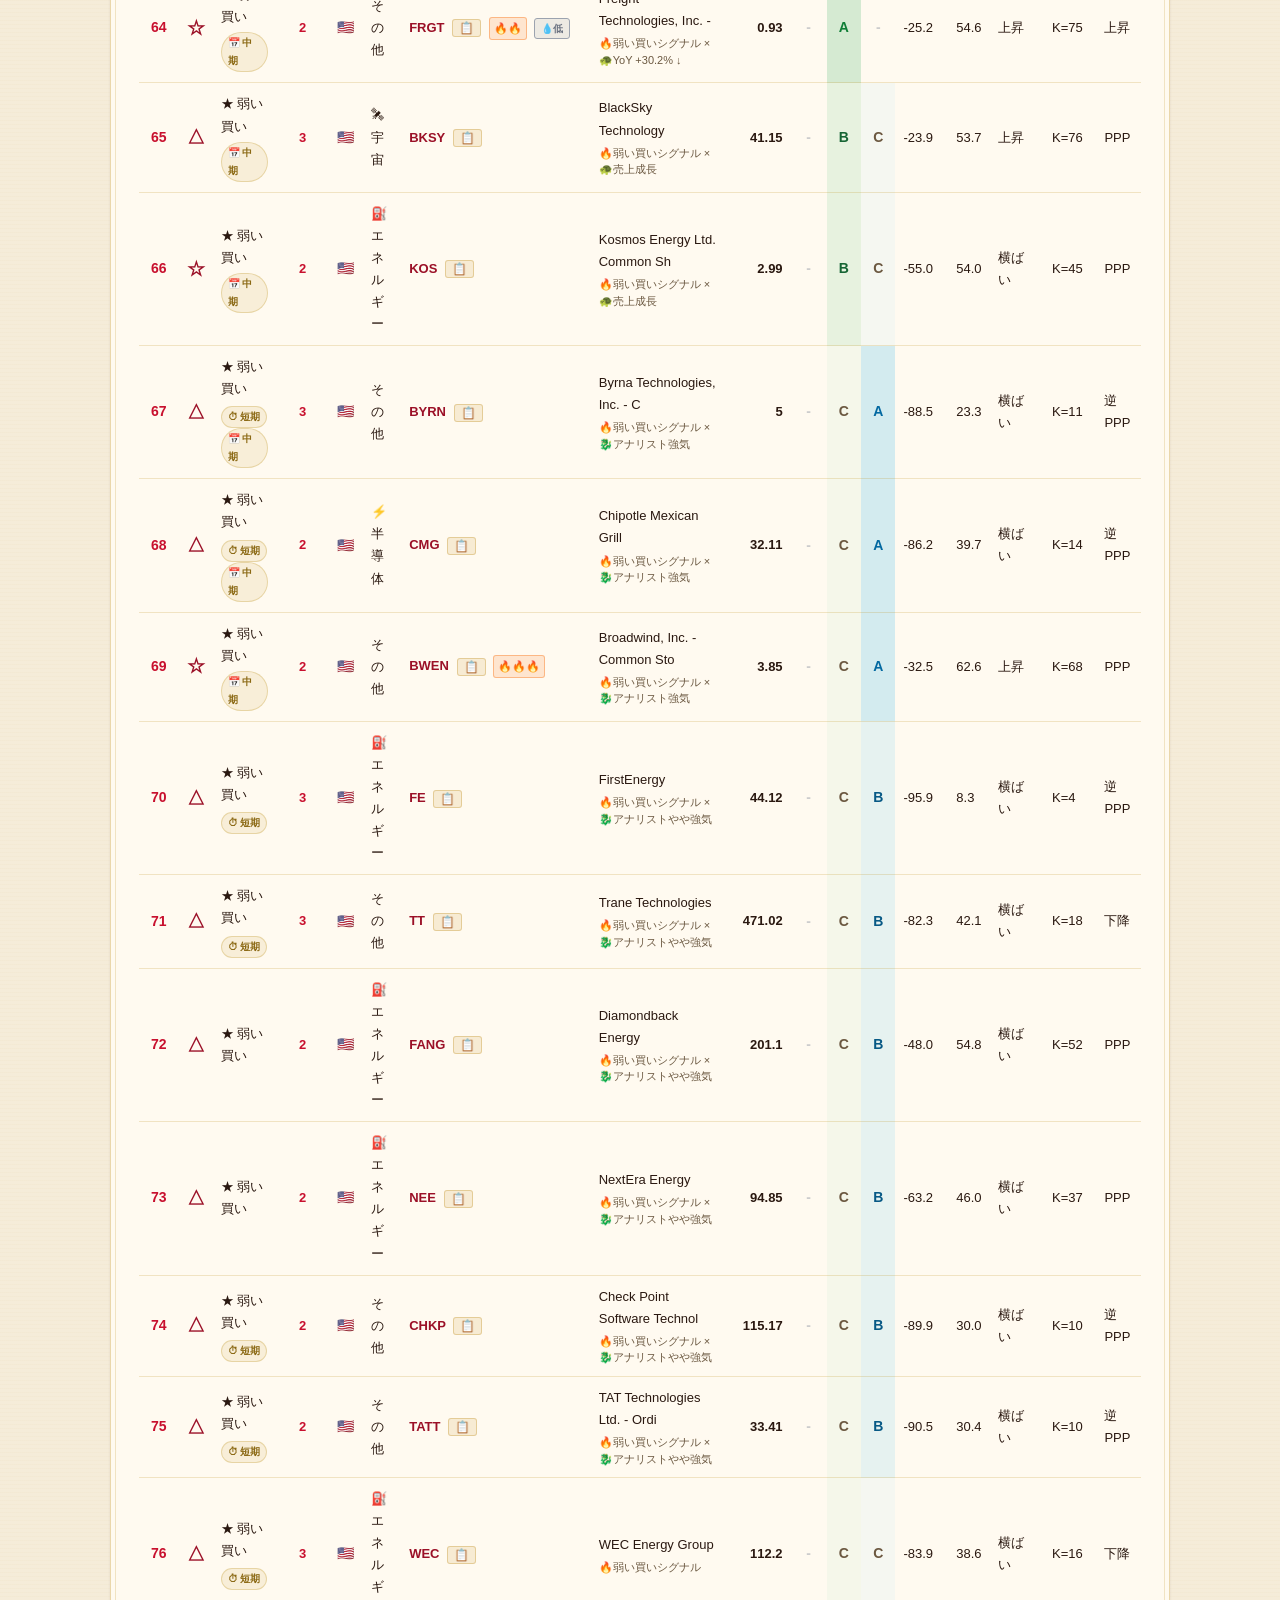
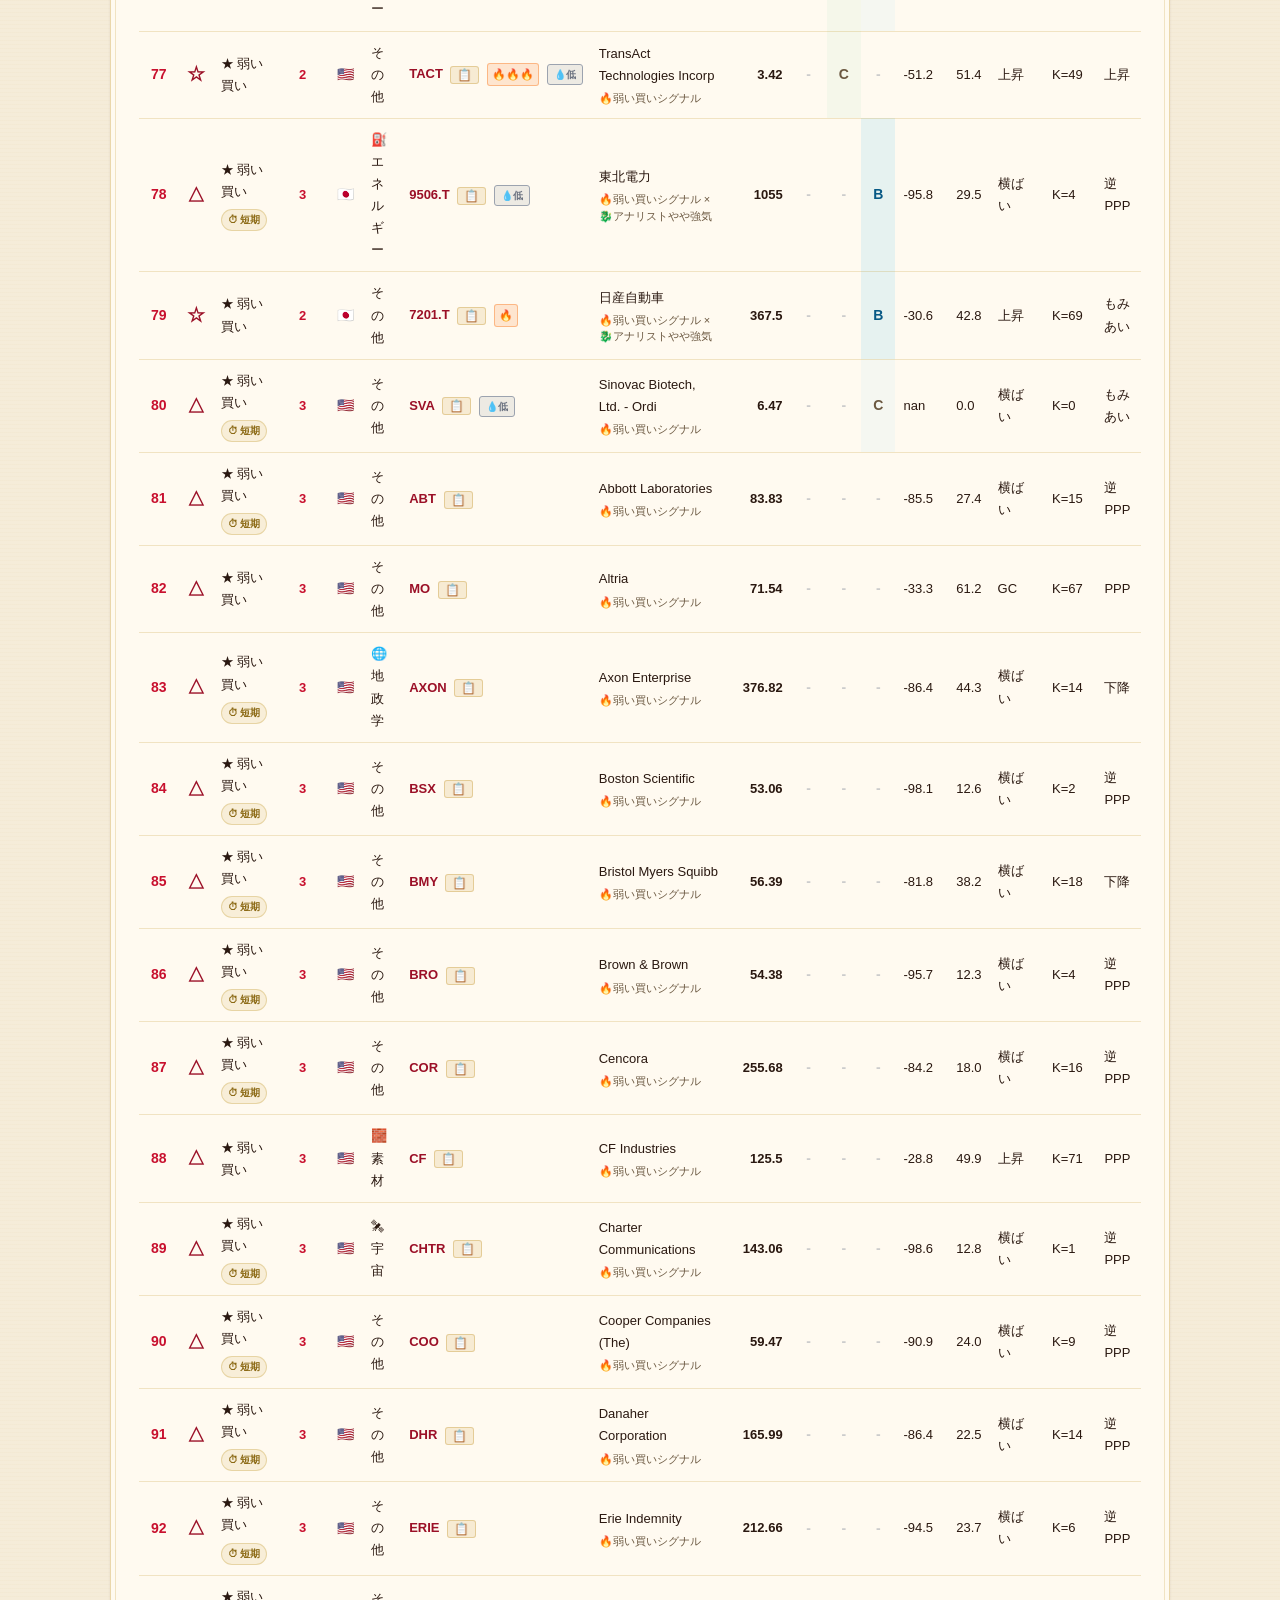
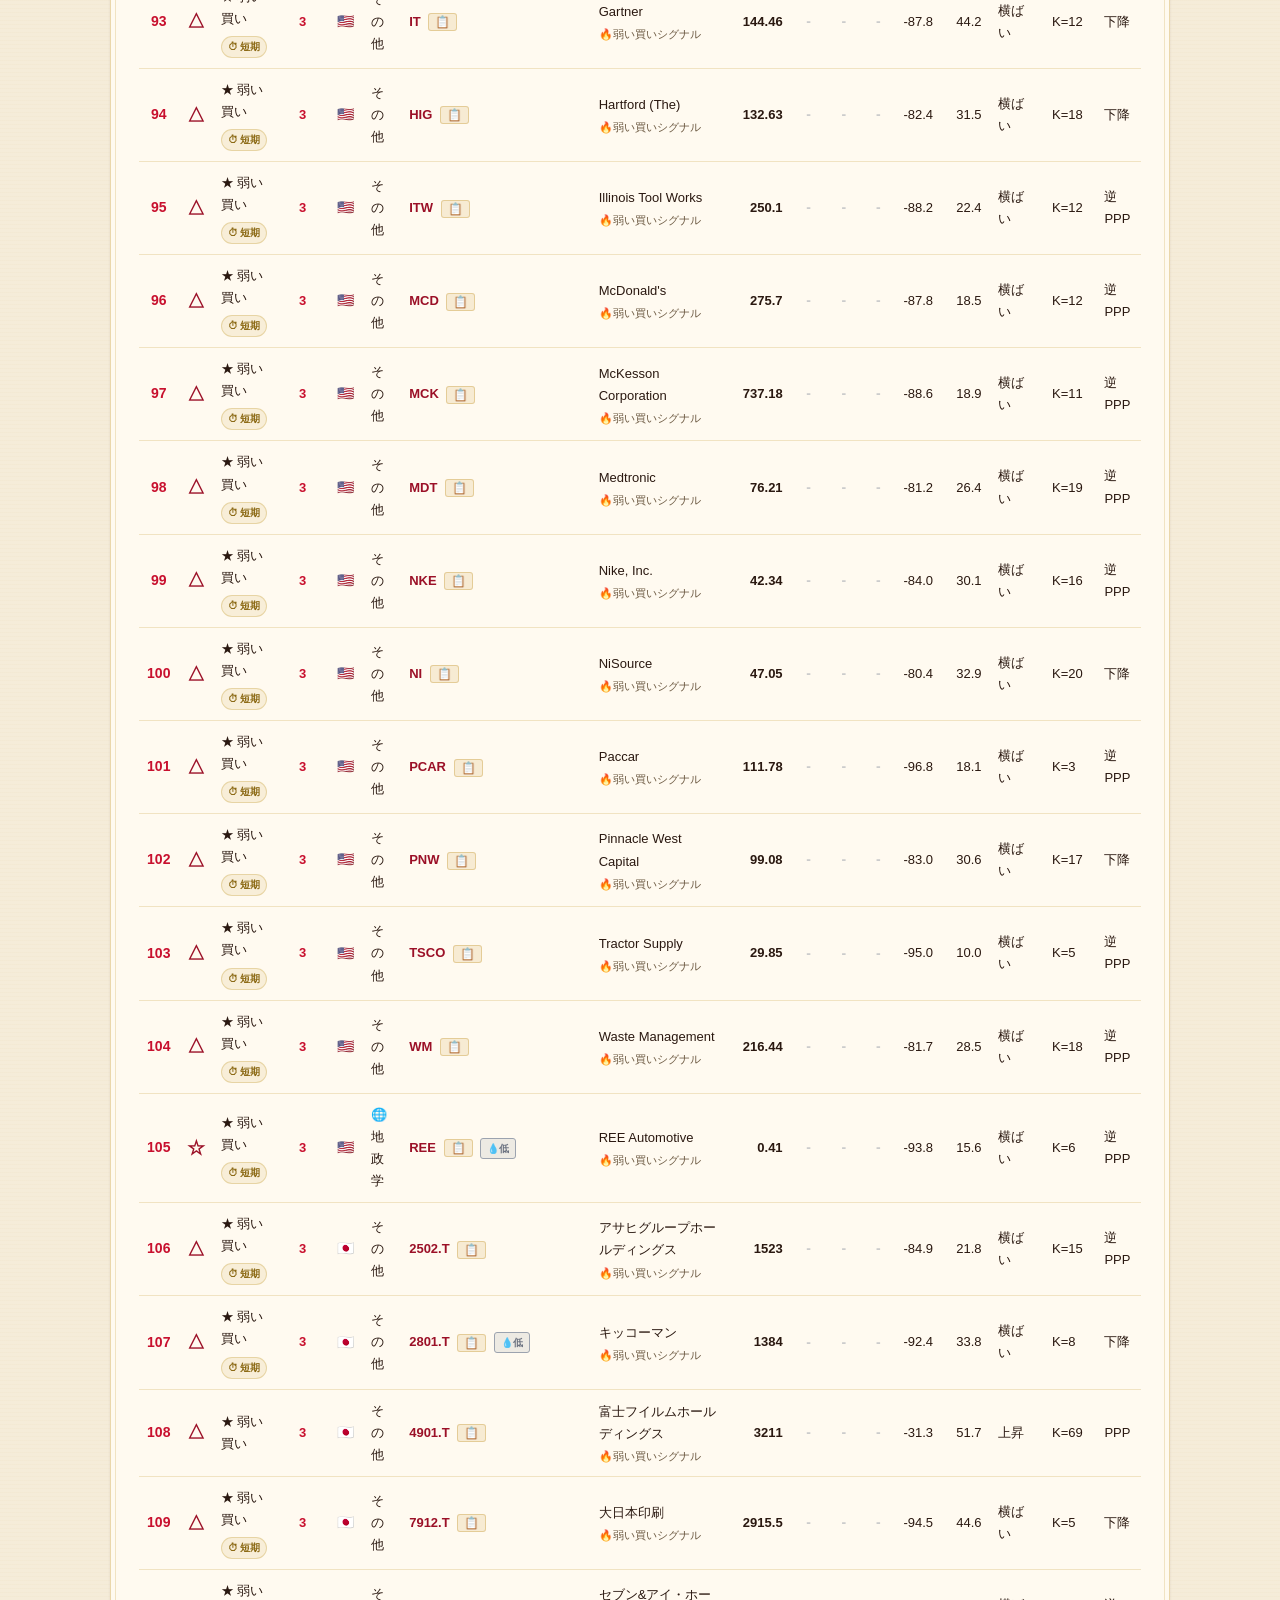
==== commit 8a7891eb: "💧🔥 流動性＆出来高急増ファクター追加 【ニックの問題提起】 草的な株（低流動性・仕手化リスク）を減らせば勝率上がるのでは？ → YES、機械的フィルタは避けつつ流動性情報を可視化  【追加した3機能" ====
--- a/docs/index.html
+++ b/docs/index.html
@@ -85,6 +85,13 @@
 
     <div class="timeframe-tabs" id="timeframe-tabs"></div>
 
+    <div class="liquid-toggle-row">
+      <label class="liquid-toggle">
+        <input type="checkbox" id="liquid-only">
+        <span>💧 流動性高のみ表示（草銘柄を除外）</span>
+      </label>
+    </div>
+
     <div class="theme-tabs" id="theme-tabs"></div>
 
     <div class="search-box">
--- a/docs/style.css
+++ b/docs/style.css
@@ -109,28 +109,29 @@
   cursor: pointer;
   list-style: none;
   position: relative;
-  padding-right: 32px;
   user-select: none;
 }
 
 section details > summary::-webkit-details-marker { display: none; }
 
 section details > summary h2 {
-  display: inline-block;
+  display: block;
   margin-bottom: 0;
-  width: calc(100% - 24px);
-  vertical-align: middle;
+  width: 100%;
   transition: color 0.15s;
 }
 
 section details > summary::after {
   content: "▼";
   position: absolute;
-  right: 4px;
-  top: 8px;
+  right: 0;
+  top: 4px;
   font-size: 14px;
   color: var(--gold-dark);
   transition: transform 0.2s;
+  background: var(--paper);
+  padding: 0 4px;
+  z-index: 1;
 }
 
 section details[open] > summary::after {
@@ -582,7 +583,7 @@
   color: var(--muted);
   font-size: 13px;
   margin-bottom: 16px;
-  margin-top: -10px;
+  margin-top: 12px;
 }
 
 /* ====== 行内推奨理由 ====== */
@@ -641,6 +642,12 @@
   border-color: #991b1b;
   box-shadow: 0 2px 6px rgba(220,38,38,0.3);
 }
+.alert-tab.active.alert-surge {
+  background: linear-gradient(135deg, #f97316, #c2410c);
+  color: #fff;
+  border-color: #c2410c;
+  box-shadow: 0 2px 8px rgba(249,115,22,0.4);
+}
 .alert-tab.active.alert-treasure {
   background: linear-gradient(135deg, #b8860b, #8b6914);
   color: #fff;
@@ -695,6 +702,64 @@
 .tf-btn.tf-mid.active     { background: linear-gradient(135deg, #16a34a, #15803d); border-color: #15803d; }
 .tf-btn.tf-long.active    { background: linear-gradient(135deg, #b8860b, #8b6914); border-color: #8b6914; }
 .tf-btn.tf-tenbagger.active { background: linear-gradient(135deg, #c8102e, #9b1027); border-color: #9b1027; }
+
+.surge-badge {
+  display: inline-block;
+  margin-left: 4px;
+  font-size: 11px;
+  padding: 1px 4px;
+  background: rgba(249,115,22,0.15);
+  border: 1px solid rgba(249,115,22,0.4);
+  border-radius: 3px;
+  vertical-align: middle;
+}
+
+.liq-badge {
+  display: inline-block;
+  margin-left: 4px;
+  font-size: 10px;
+  padding: 1px 6px;
+  border-radius: 3px;
+  font-weight: 700;
+  vertical-align: middle;
+}
+
+.liq-badge.liq-low {
+  background: rgba(107,114,128,0.12);
+  color: #6b7280;
+  border: 1px solid #9ca3af;
+}
+
+.liquid-toggle-row {
+  margin-bottom: 14px;
+}
+
+.liquid-toggle {
+  display: inline-flex;
+  align-items: center;
+  gap: 8px;
+  cursor: pointer;
+  font-size: 13px;
+  font-weight: 700;
+  color: var(--sumi);
+  padding: 8px 14px;
+  background: var(--paper);
+  border: 1.5px solid rgba(184,134,11,0.4);
+  border-radius: 2px;
+  user-select: none;
+  transition: all 0.15s;
+}
+
+.liquid-toggle:hover {
+  background: rgba(184,134,11,0.08);
+  border-color: var(--gold);
+}
+
+.liquid-toggle input { cursor: pointer; }
+
+.liquid-toggle input:checked + span {
+  color: var(--shu-deep);
+}
 
 .search-box {
   margin-bottom: 16px;
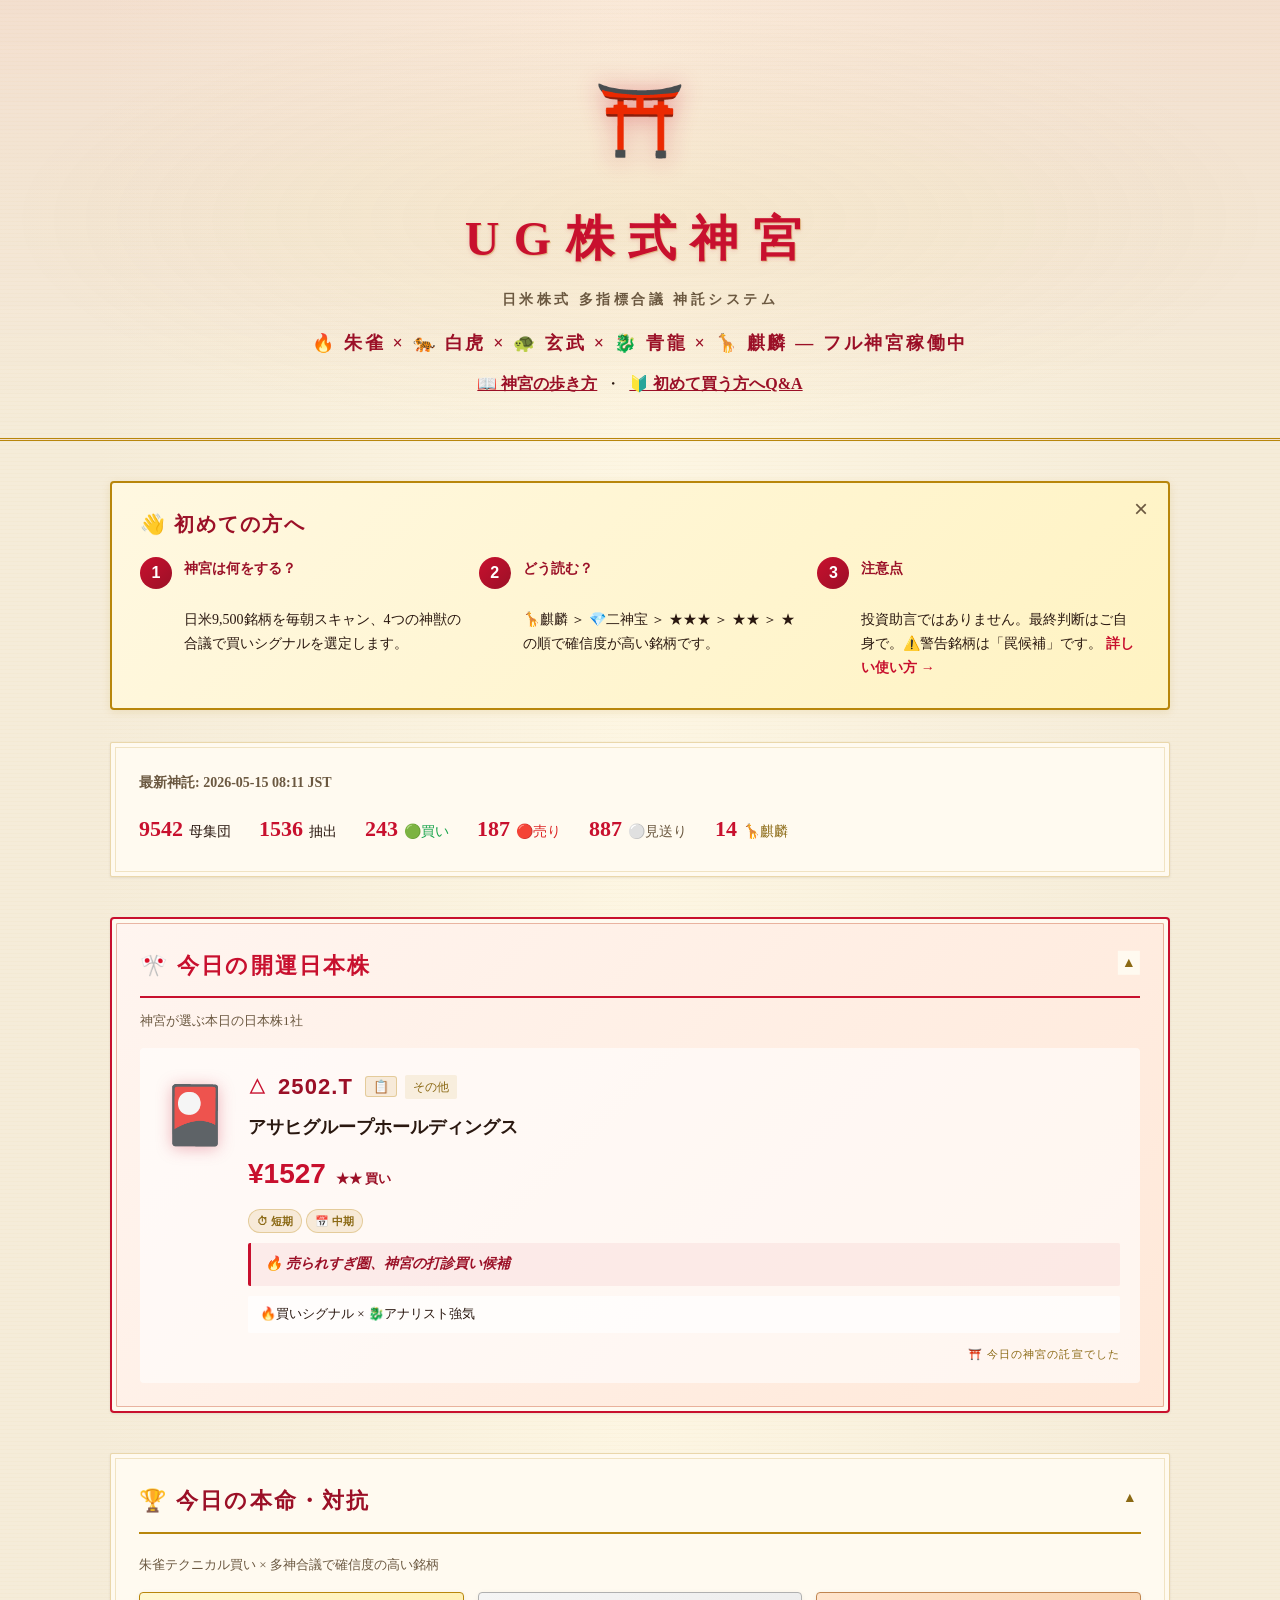
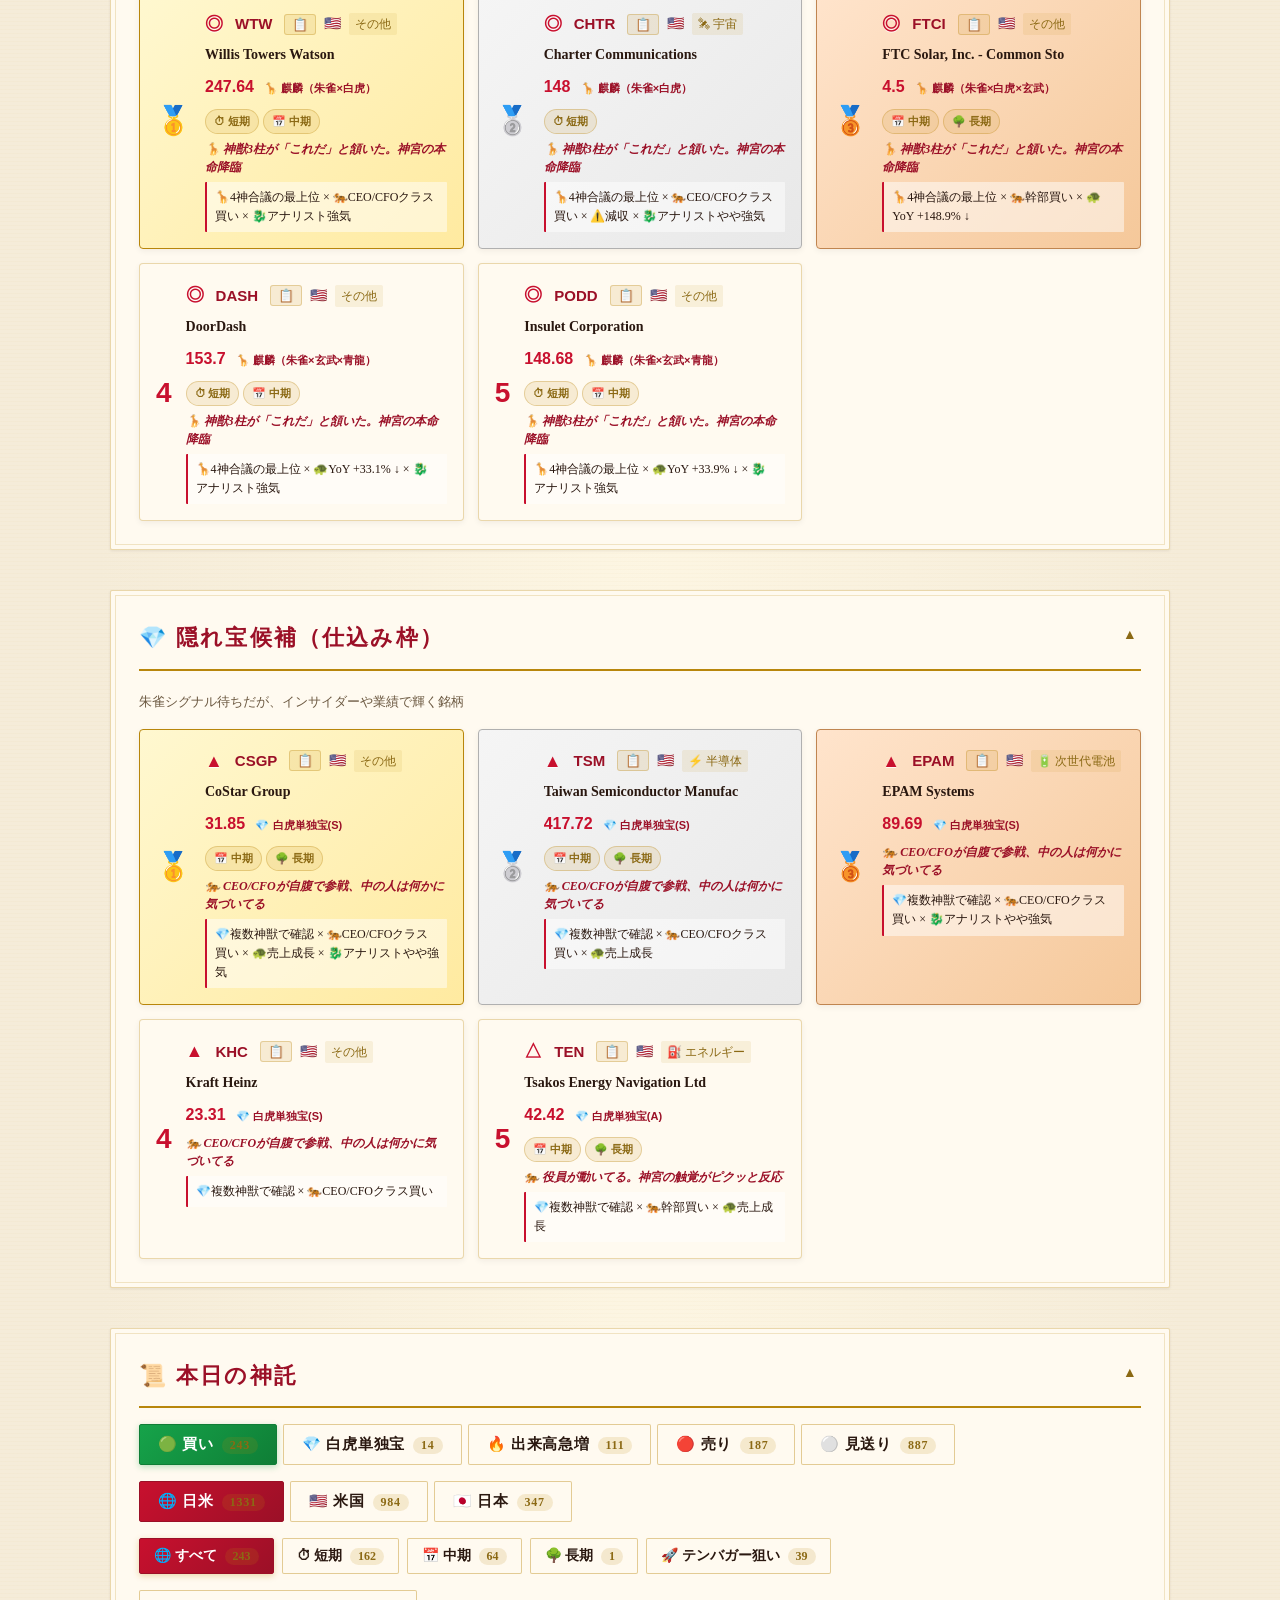
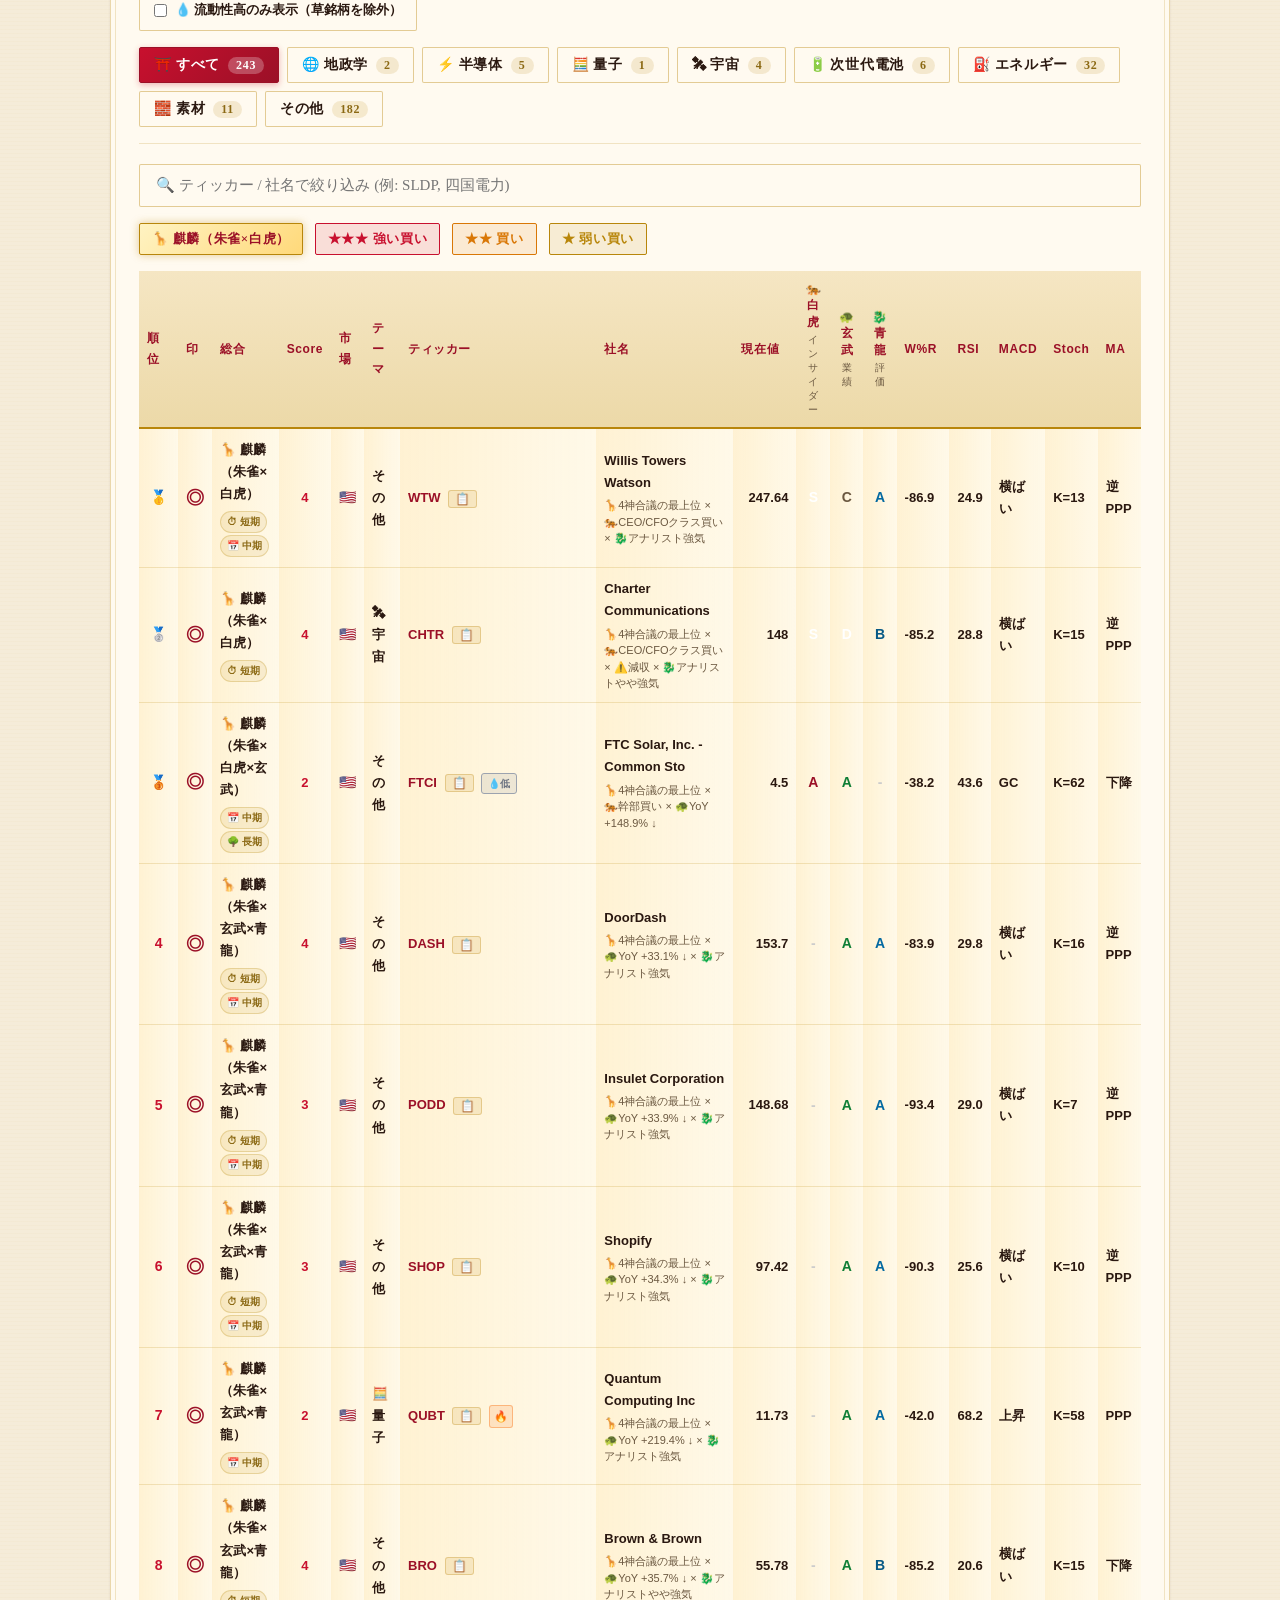
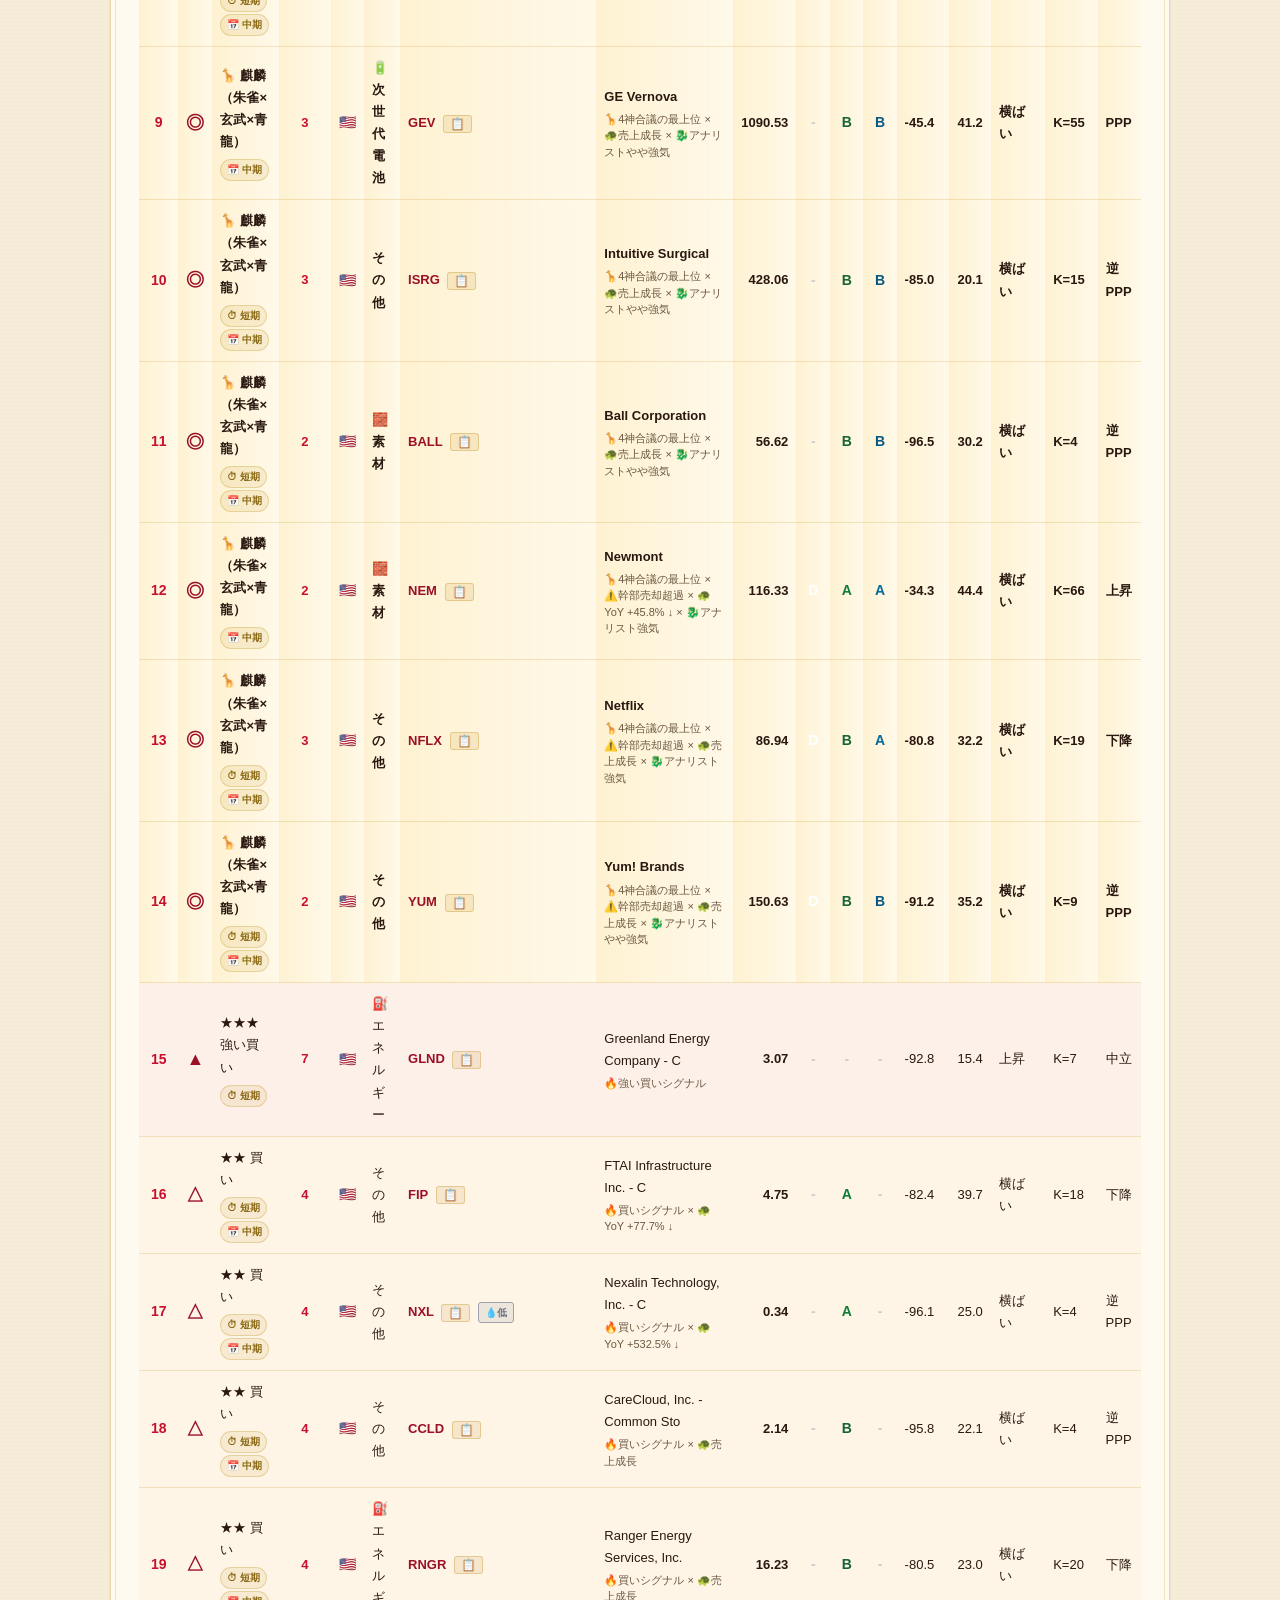
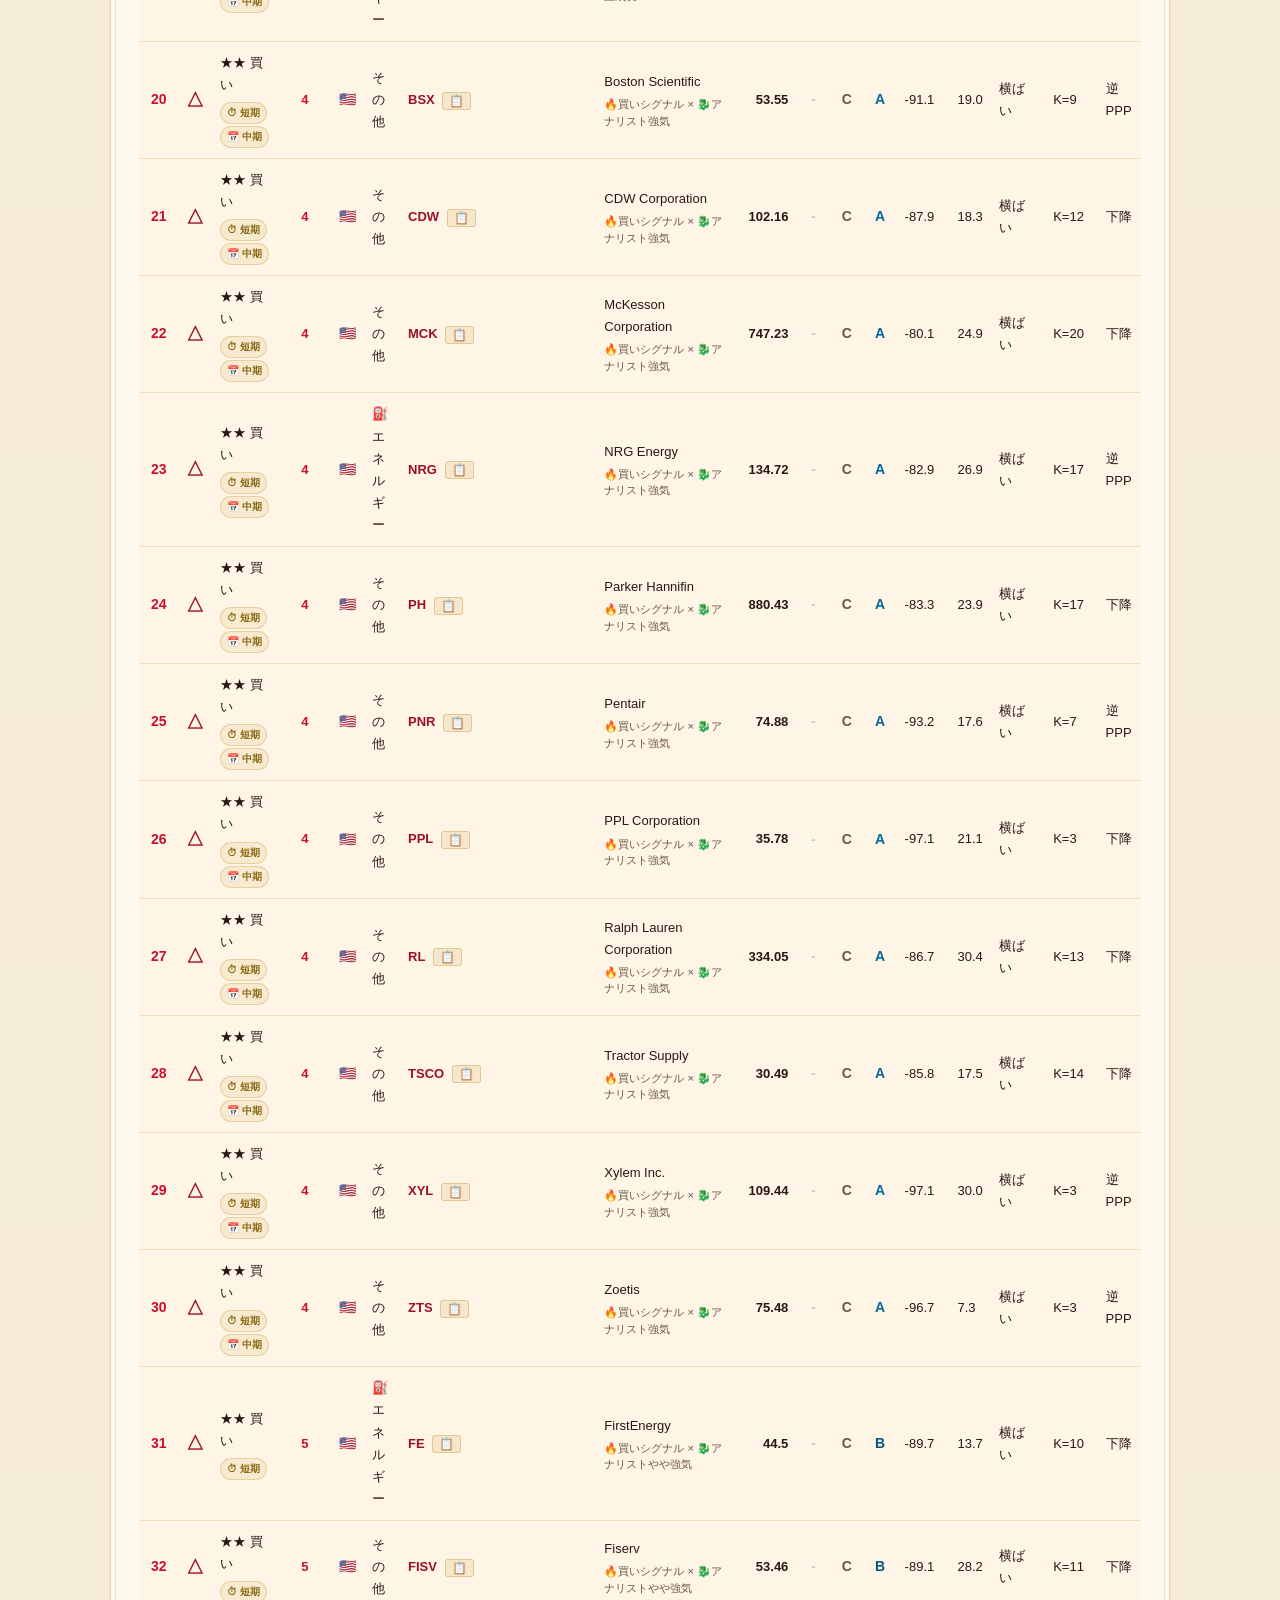
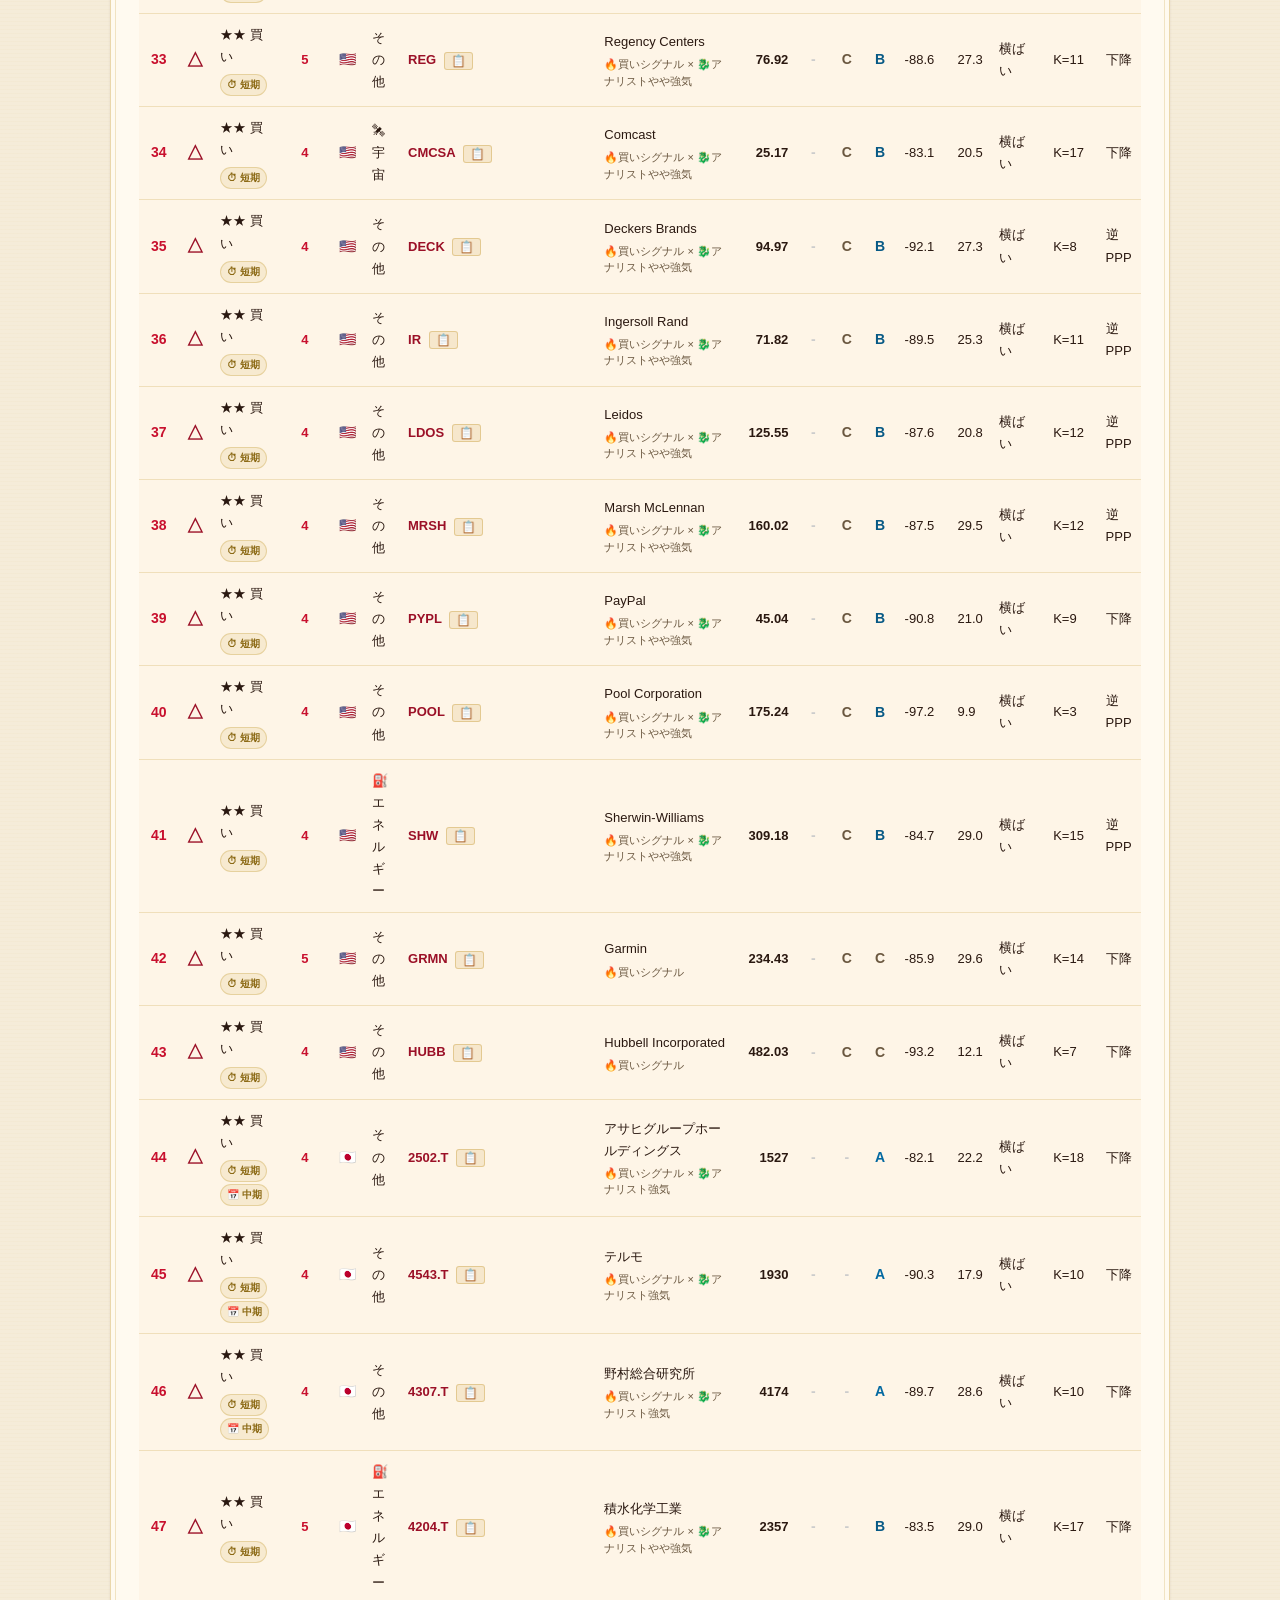
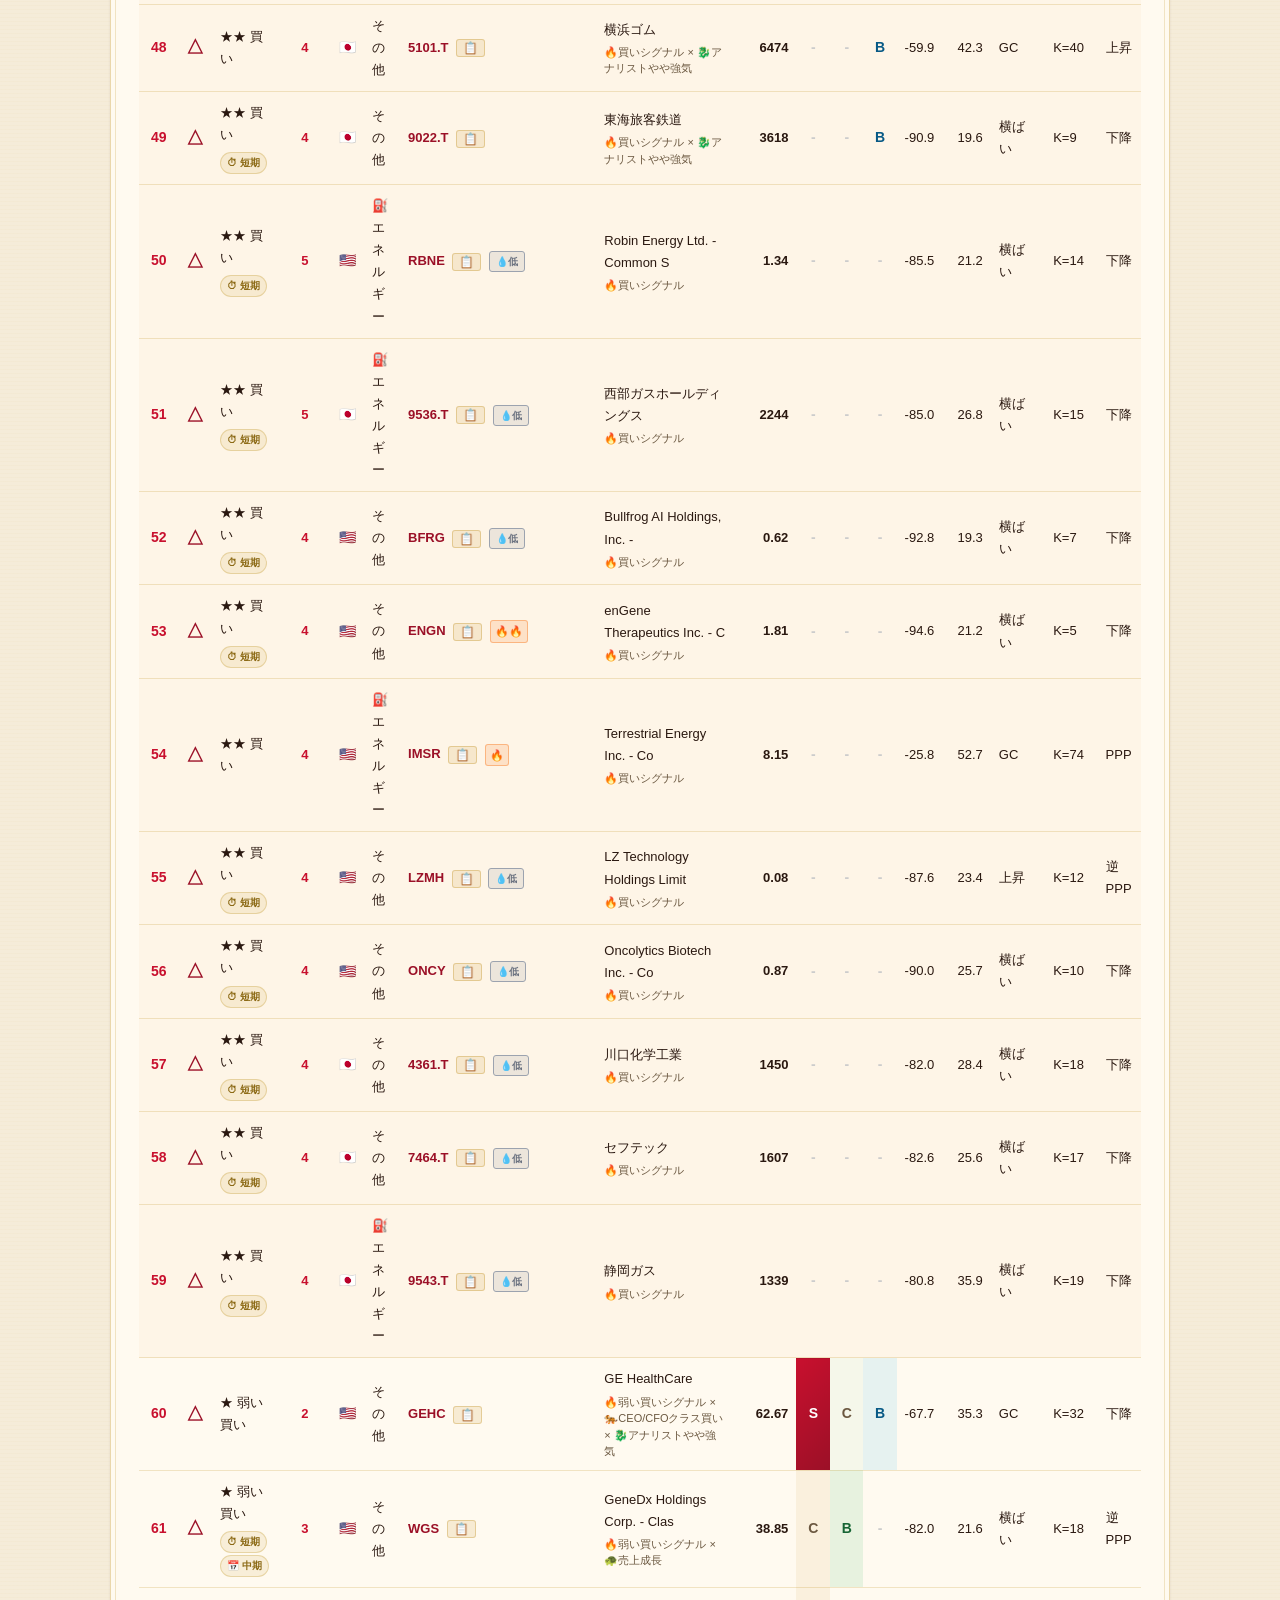
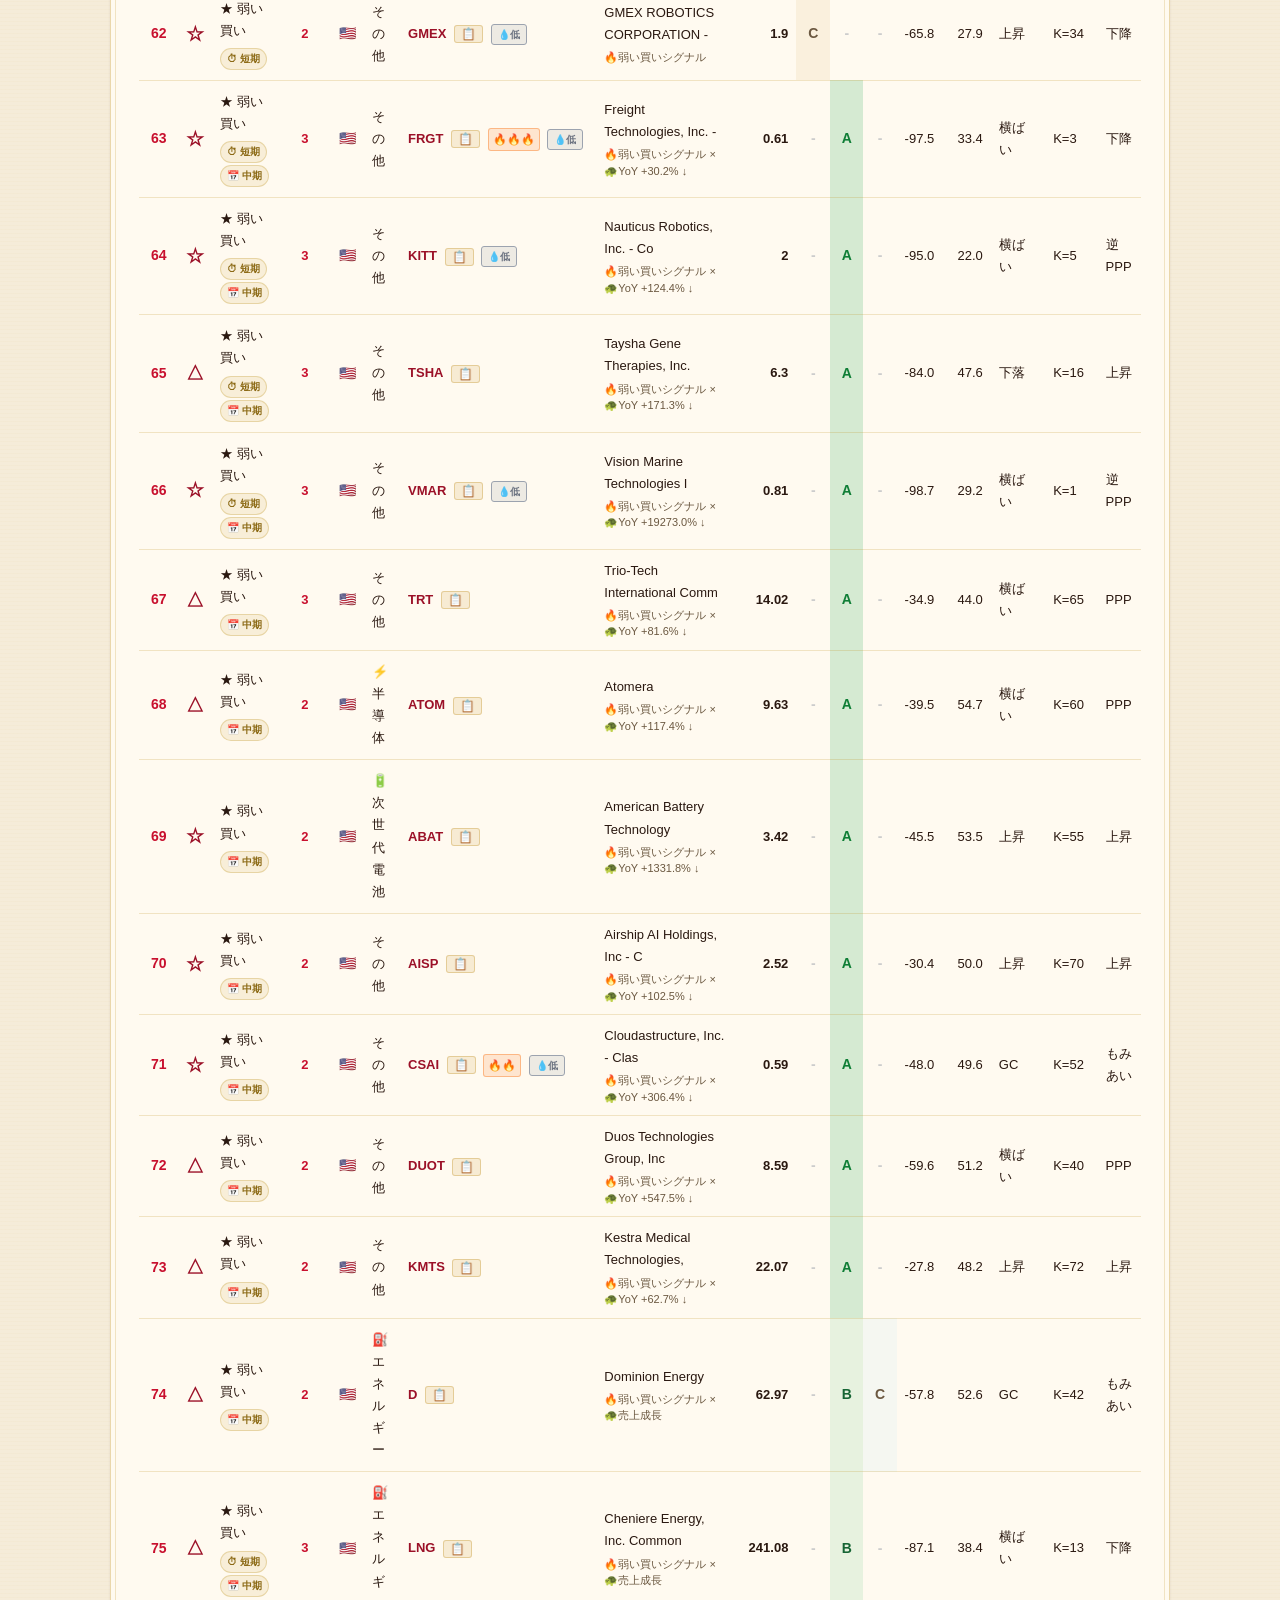
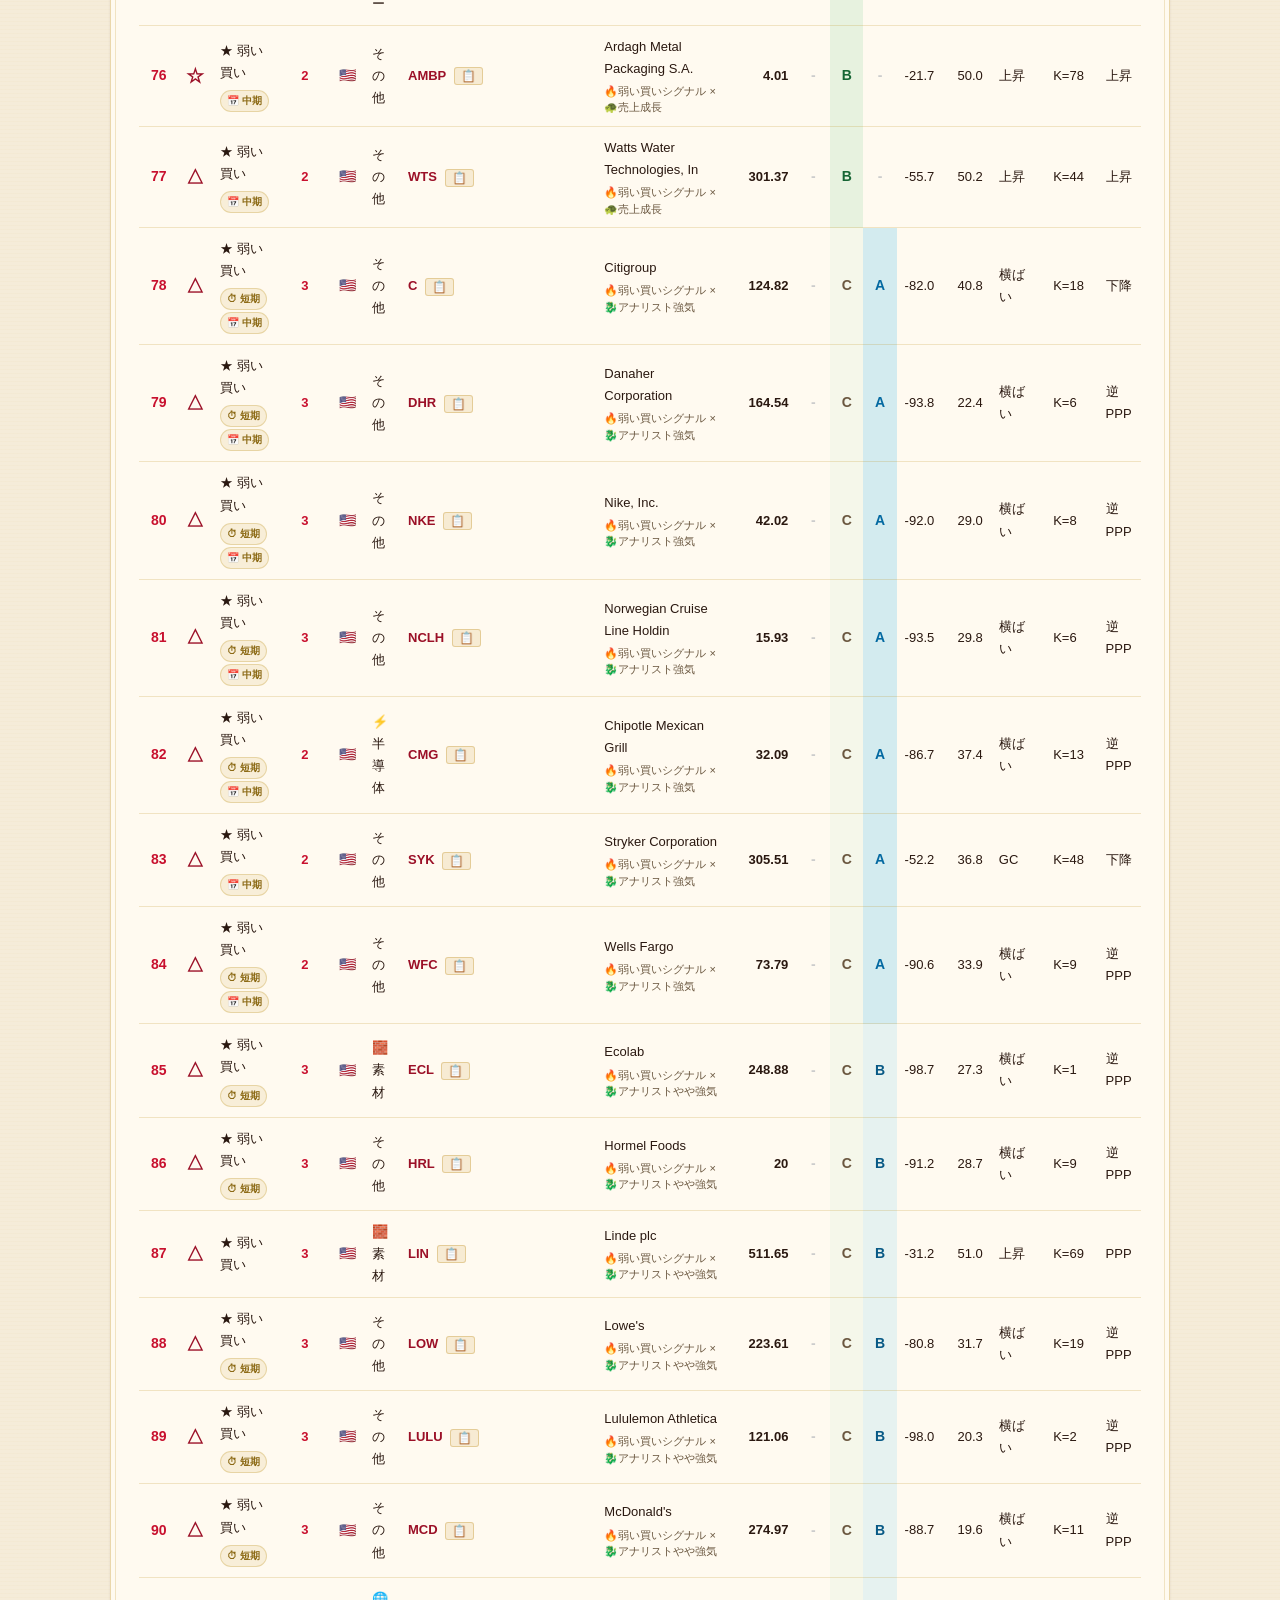
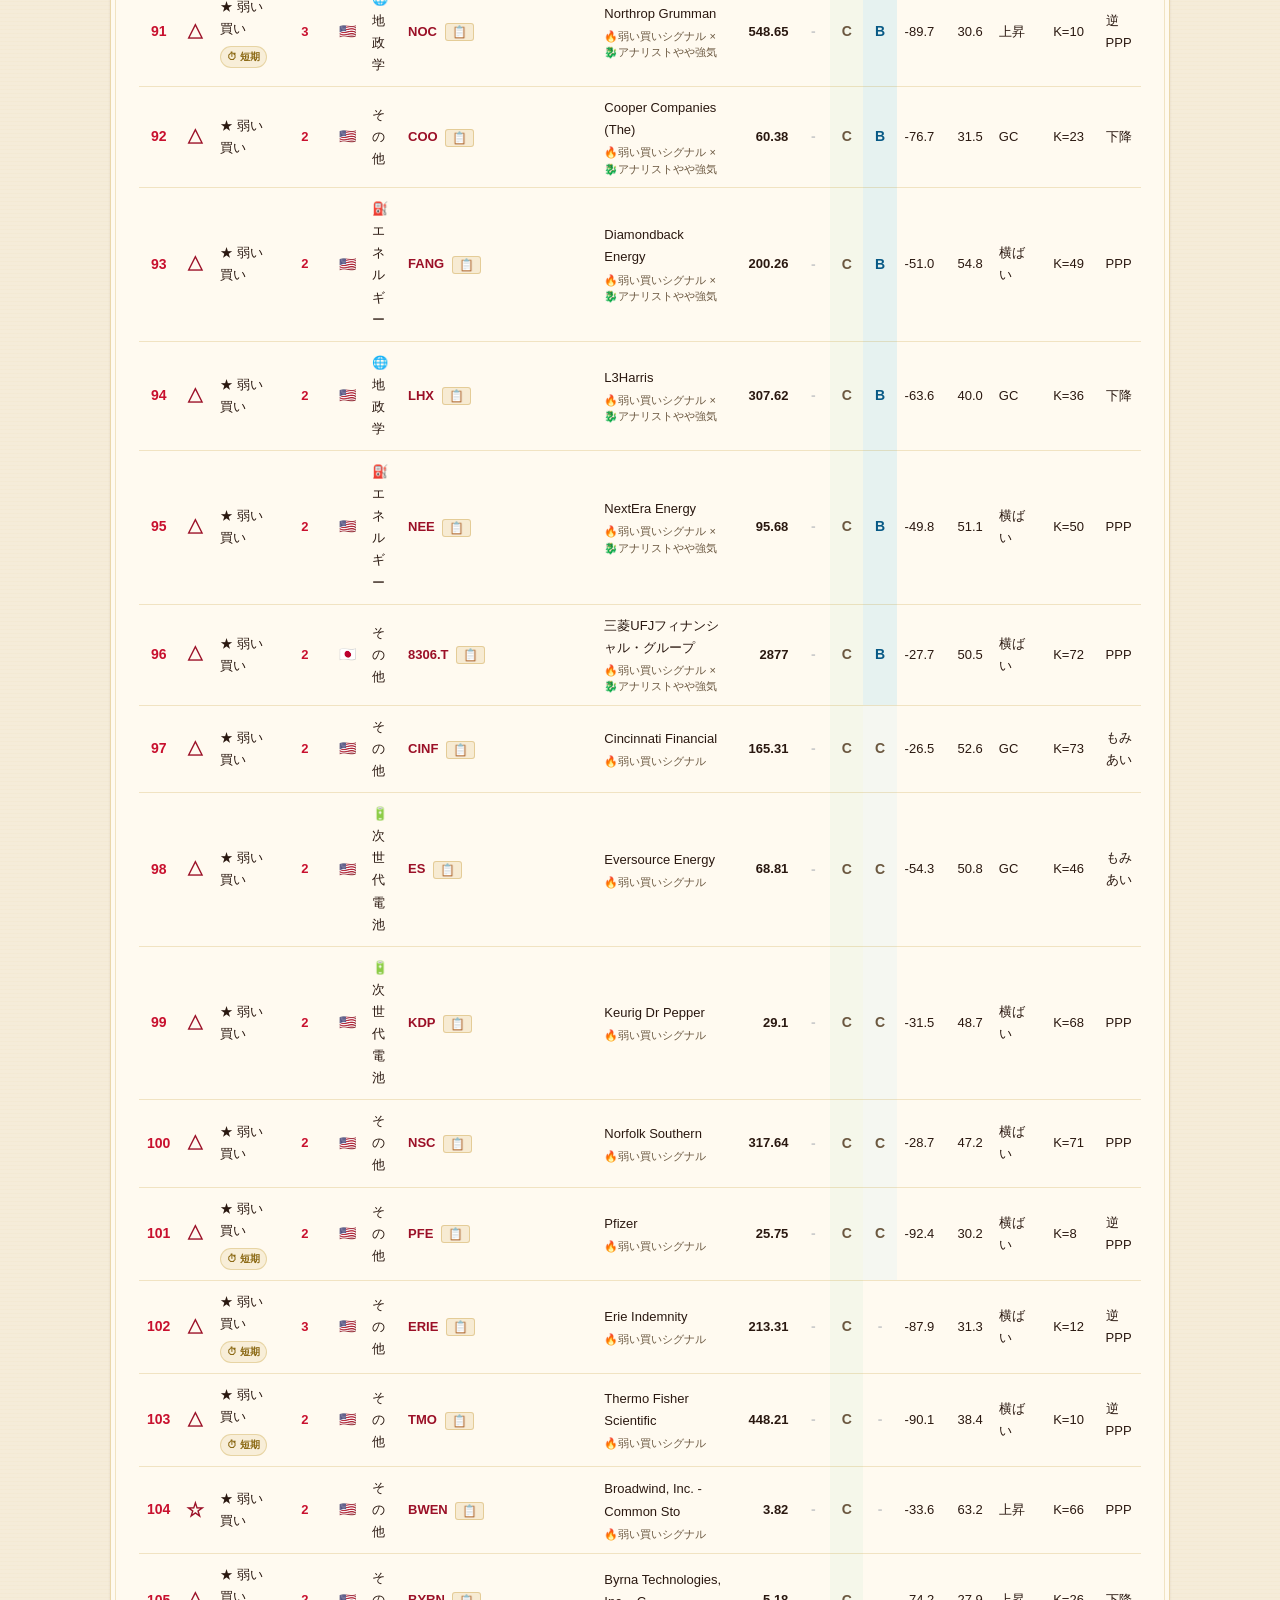
==== commit 2b7abd66: "🔰 「初めて買う方へ：Q&A」セクション追加（10問） 【コンテンツ】 神宮が「何を買うか」を教えても「いつ・いくらで買うか」を間違えると勝てない → 実践エントリー規律を10個のQ&Aで網羅  Q1" ====
--- a/docs/index.html
+++ b/docs/index.html
@@ -13,7 +13,11 @@
   <h1>UG株式神宮</h1>
   <p class="subtitle">日米株式 多指標合議 神託システム</p>
   <p class="god-line">🔥 朱雀 × 🐅 白虎 × 🐢 玄武 × 🐉 青龍 × 🦒 麒麟 — フル神宮稼働中</p>
-  <p style="margin-top: 12px;"><a href="tutorial.html" style="color: var(--shu-deep); font-weight: bold; text-decoration: underline;">📖 神宮の歩き方（チュートリアル＆免責事項）</a></p>
+  <p style="margin-top: 12px;">
+    <a href="tutorial.html" style="color: var(--shu-deep); font-weight: bold; text-decoration: underline;">📖 神宮の歩き方</a>
+    &nbsp;・&nbsp;
+    <a href="tutorial.html#qa" style="color: var(--shu-deep); font-weight: bold; text-decoration: underline;">🔰 初めて買う方へQ&A</a>
+  </p>
 </header>
 
 <main>
--- a/docs/style.css
+++ b/docs/style.css
@@ -103,6 +103,59 @@
   letter-spacing: 0.1em;
   font-weight: 900;
 }
+
+/* ====== Q&A項目（チュートリアル） ====== */
+.qa-item {
+  background: rgba(255,255,255,0.7);
+  border: 1px solid rgba(184,134,11,0.3);
+  border-radius: 3px;
+  margin-bottom: 10px;
+  padding: 12px 16px;
+  list-style: none;
+}
+
+.qa-item summary { list-style: none; cursor: pointer; }
+.qa-item summary::-webkit-details-marker { display: none; }
+
+.qa-q {
+  color: var(--shu-deep);
+  font-weight: 700;
+  font-size: 15px;
+  position: relative;
+  padding-right: 24px;
+  user-select: none;
+}
+
+.qa-q::after {
+  content: "▼";
+  position: absolute;
+  right: 0;
+  top: 2px;
+  font-size: 12px;
+  color: var(--gold-dark);
+  transition: transform 0.2s;
+}
+
+.qa-item[open] .qa-q::after {
+  transform: rotate(180deg);
+}
+
+.qa-q:hover { color: var(--shu); }
+
+.qa-a {
+  margin-top: 12px;
+  padding-top: 12px;
+  border-top: 1px dashed rgba(184,134,11,0.3);
+  color: var(--sumi);
+  font-size: 14px;
+  line-height: 1.7;
+}
+
+.qa-a strong { display: block; color: var(--shu-deep); margin-bottom: 6px; font-size: 14px; }
+.qa-a ul { margin: 8px 0 0 20px; padding: 0; }
+.qa-a li { margin-bottom: 4px; }
+.qa-a table { border-collapse: collapse; }
+.qa-a table td { border-bottom: 1px solid rgba(184,134,11,0.2); }
 
 /* ====== 折りたたみセクション ====== */
 section details > summary {
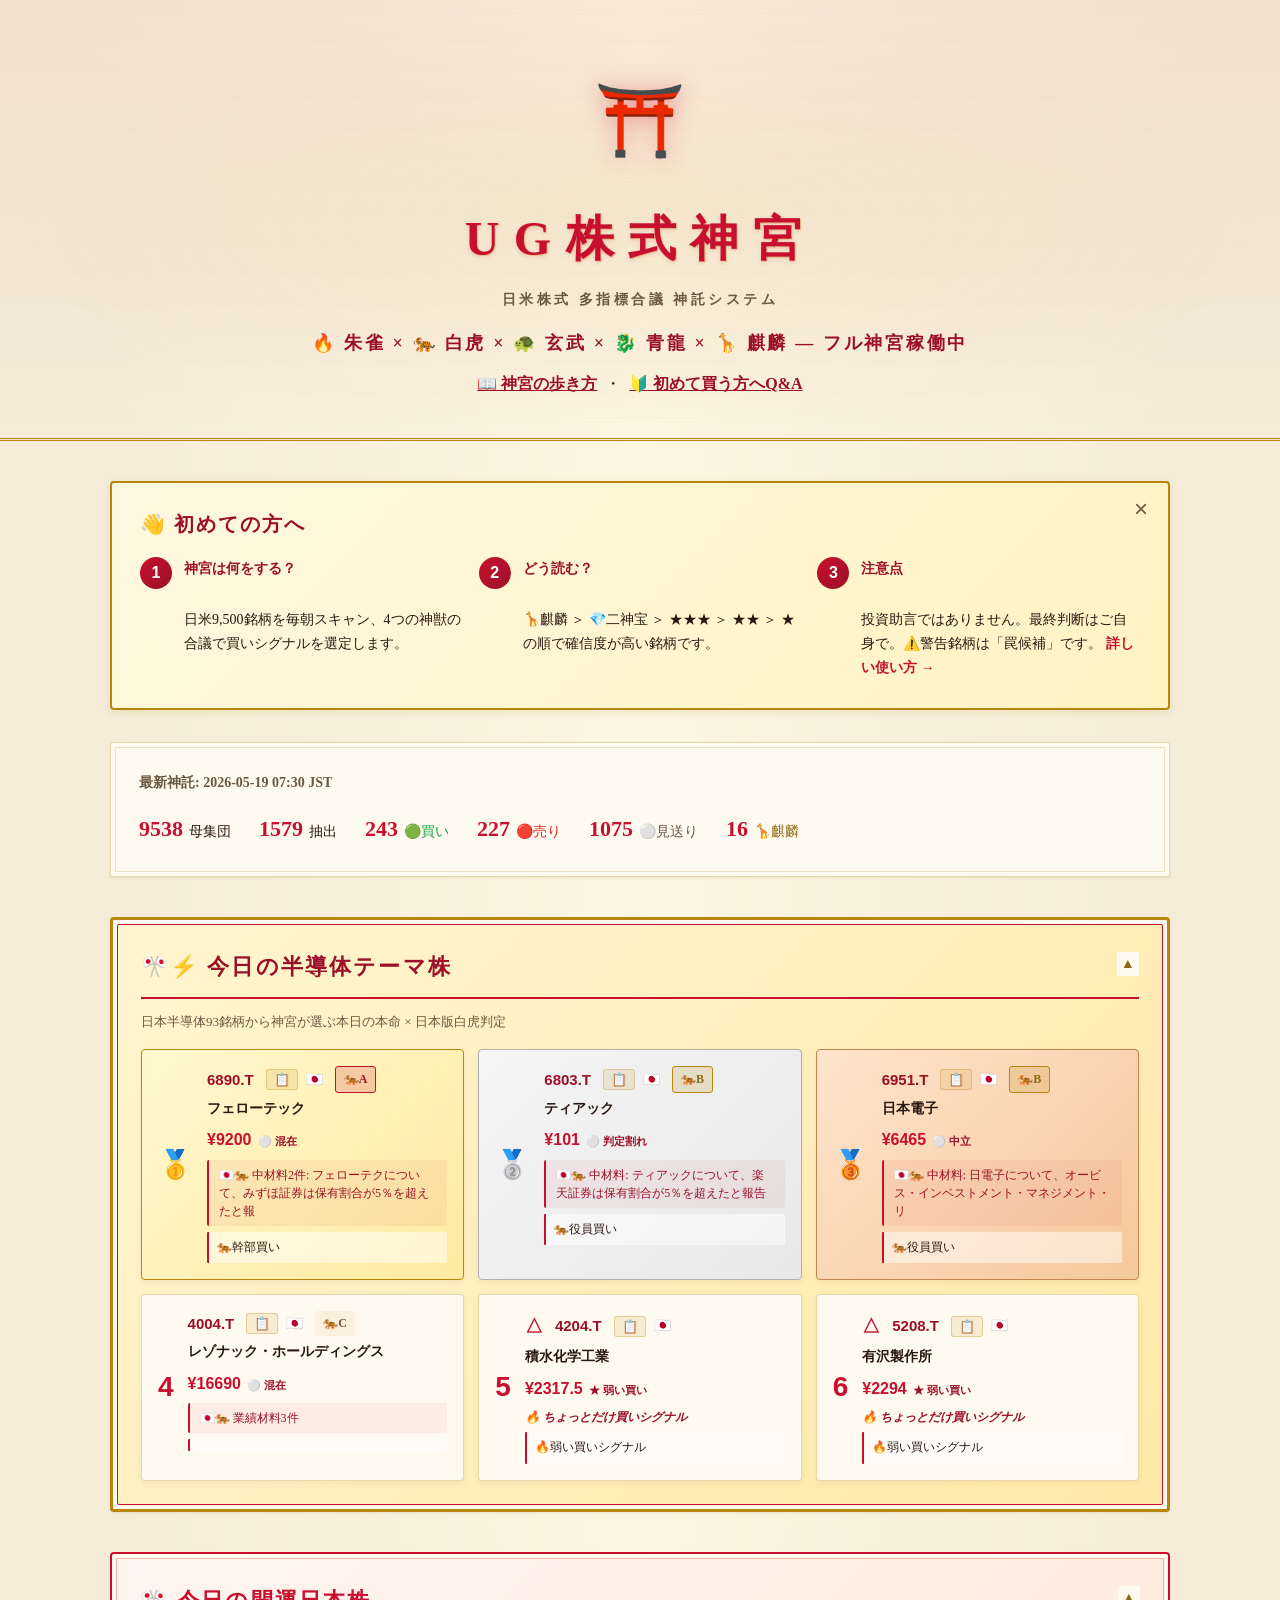
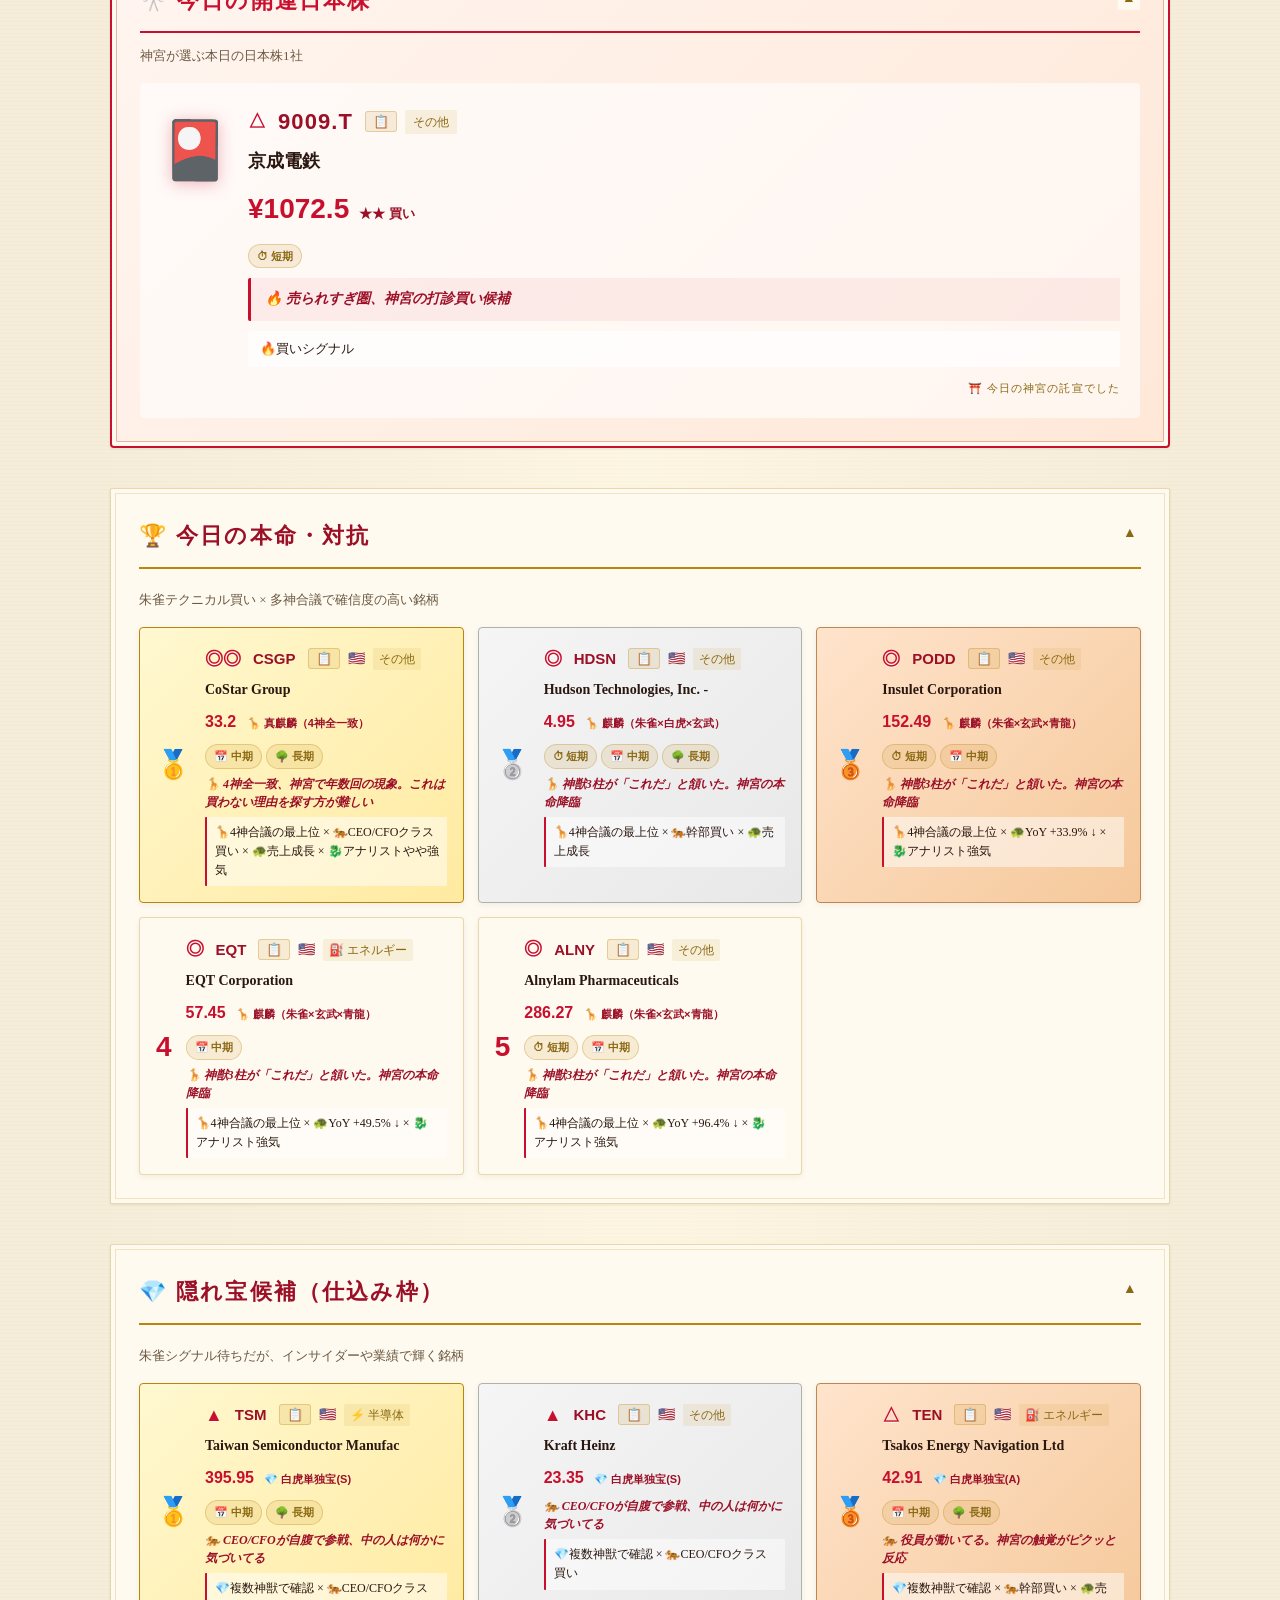
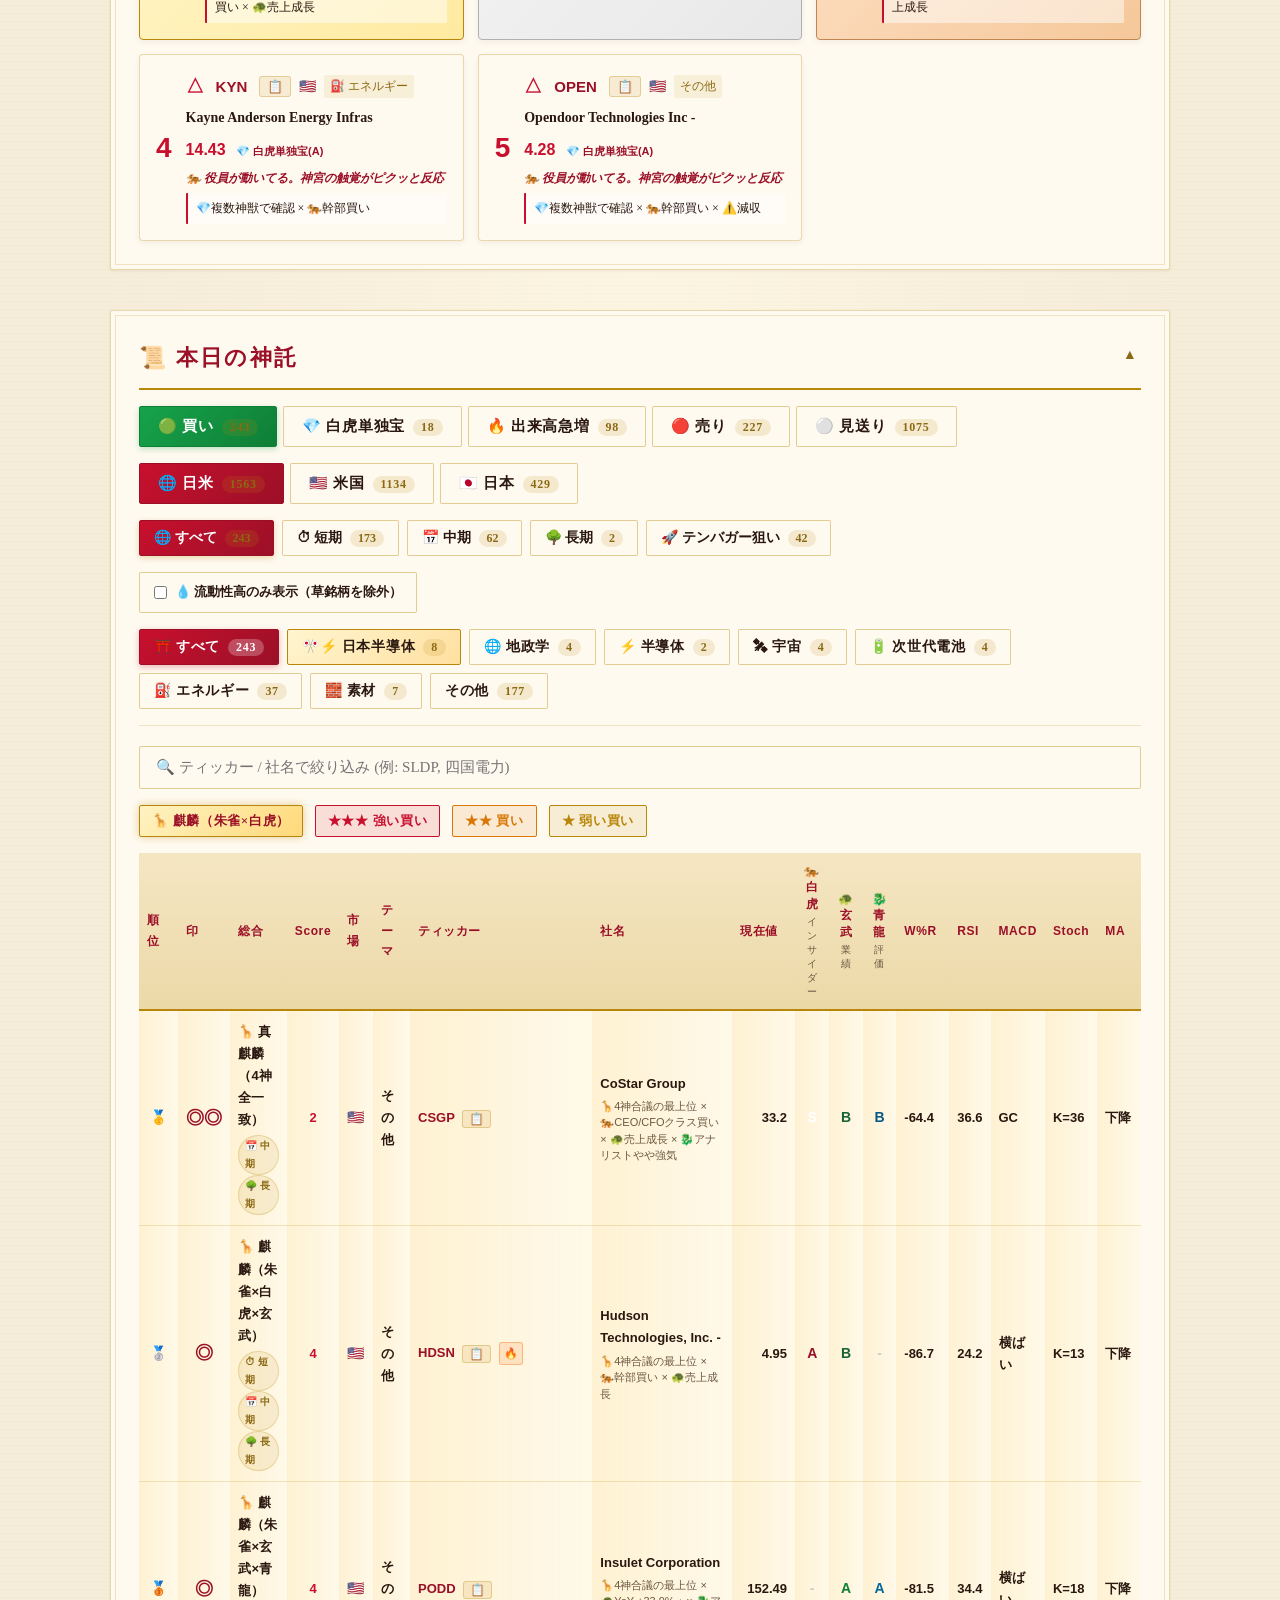
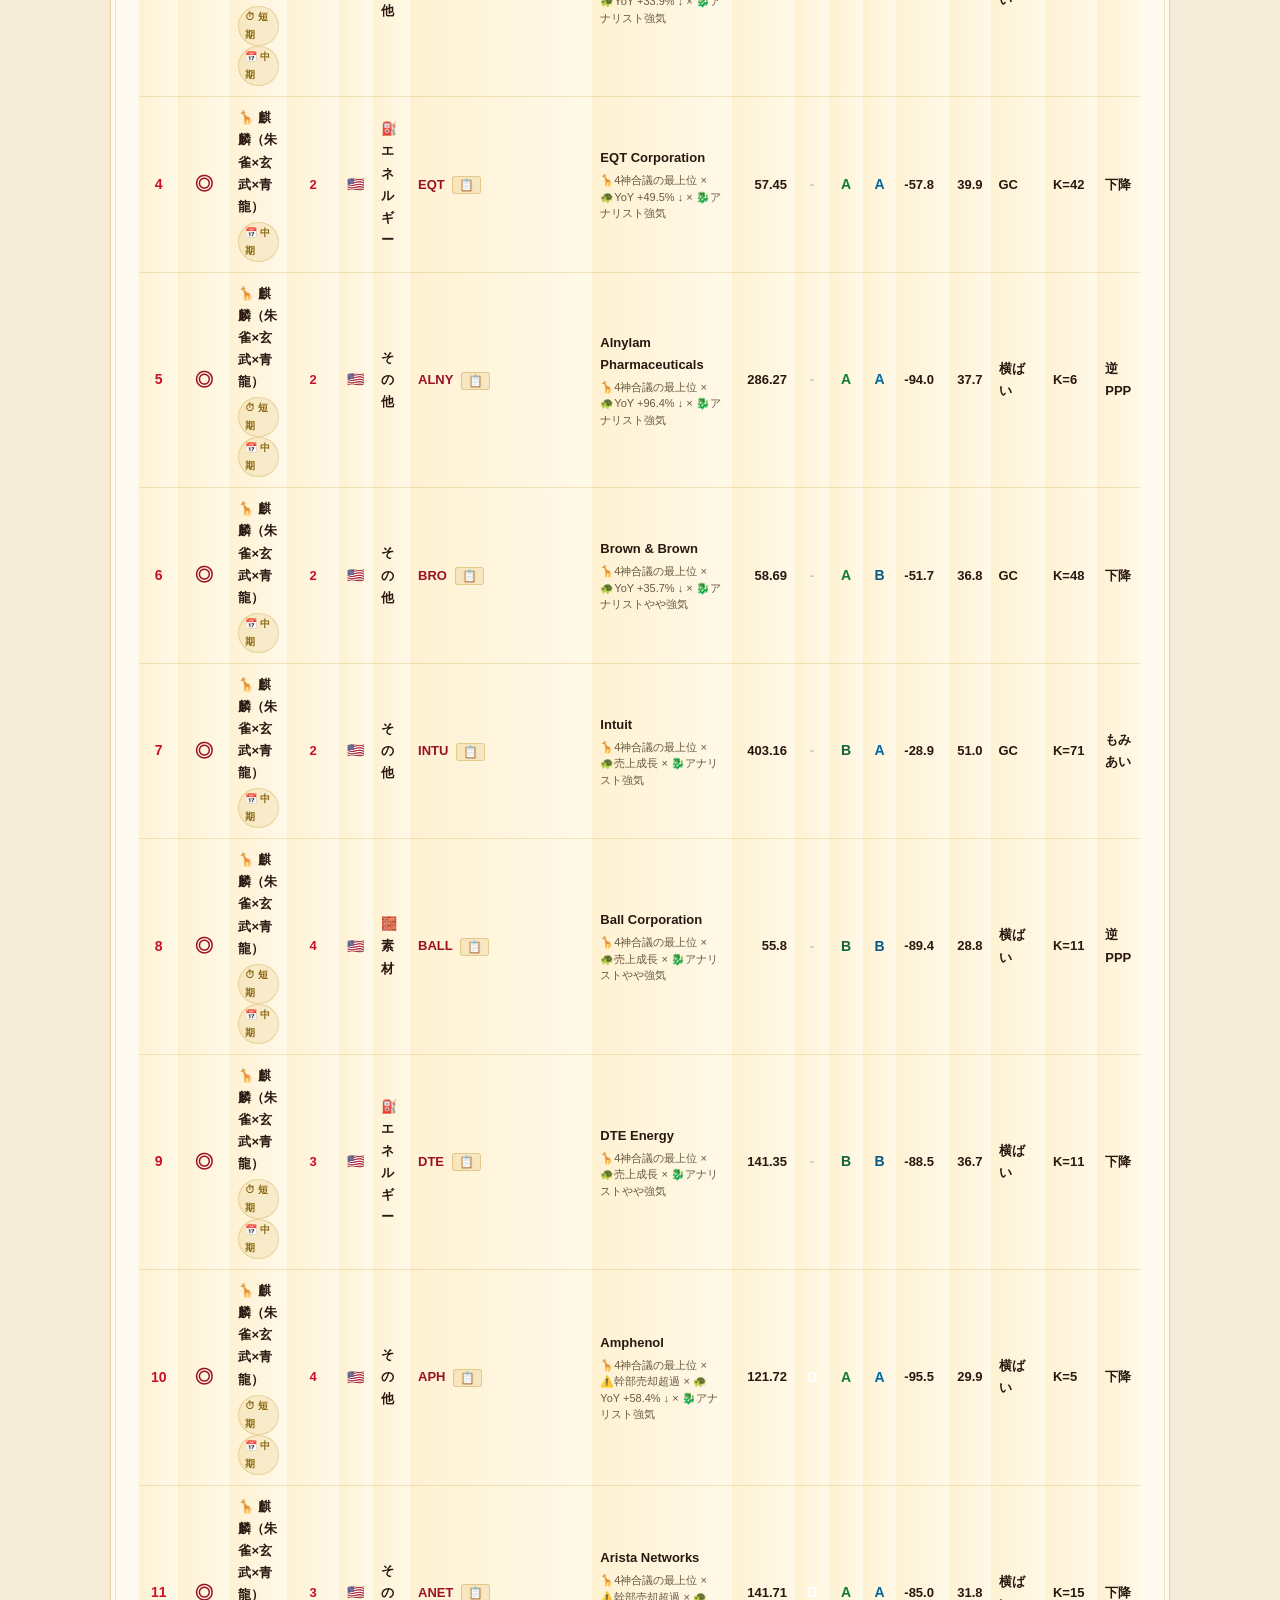
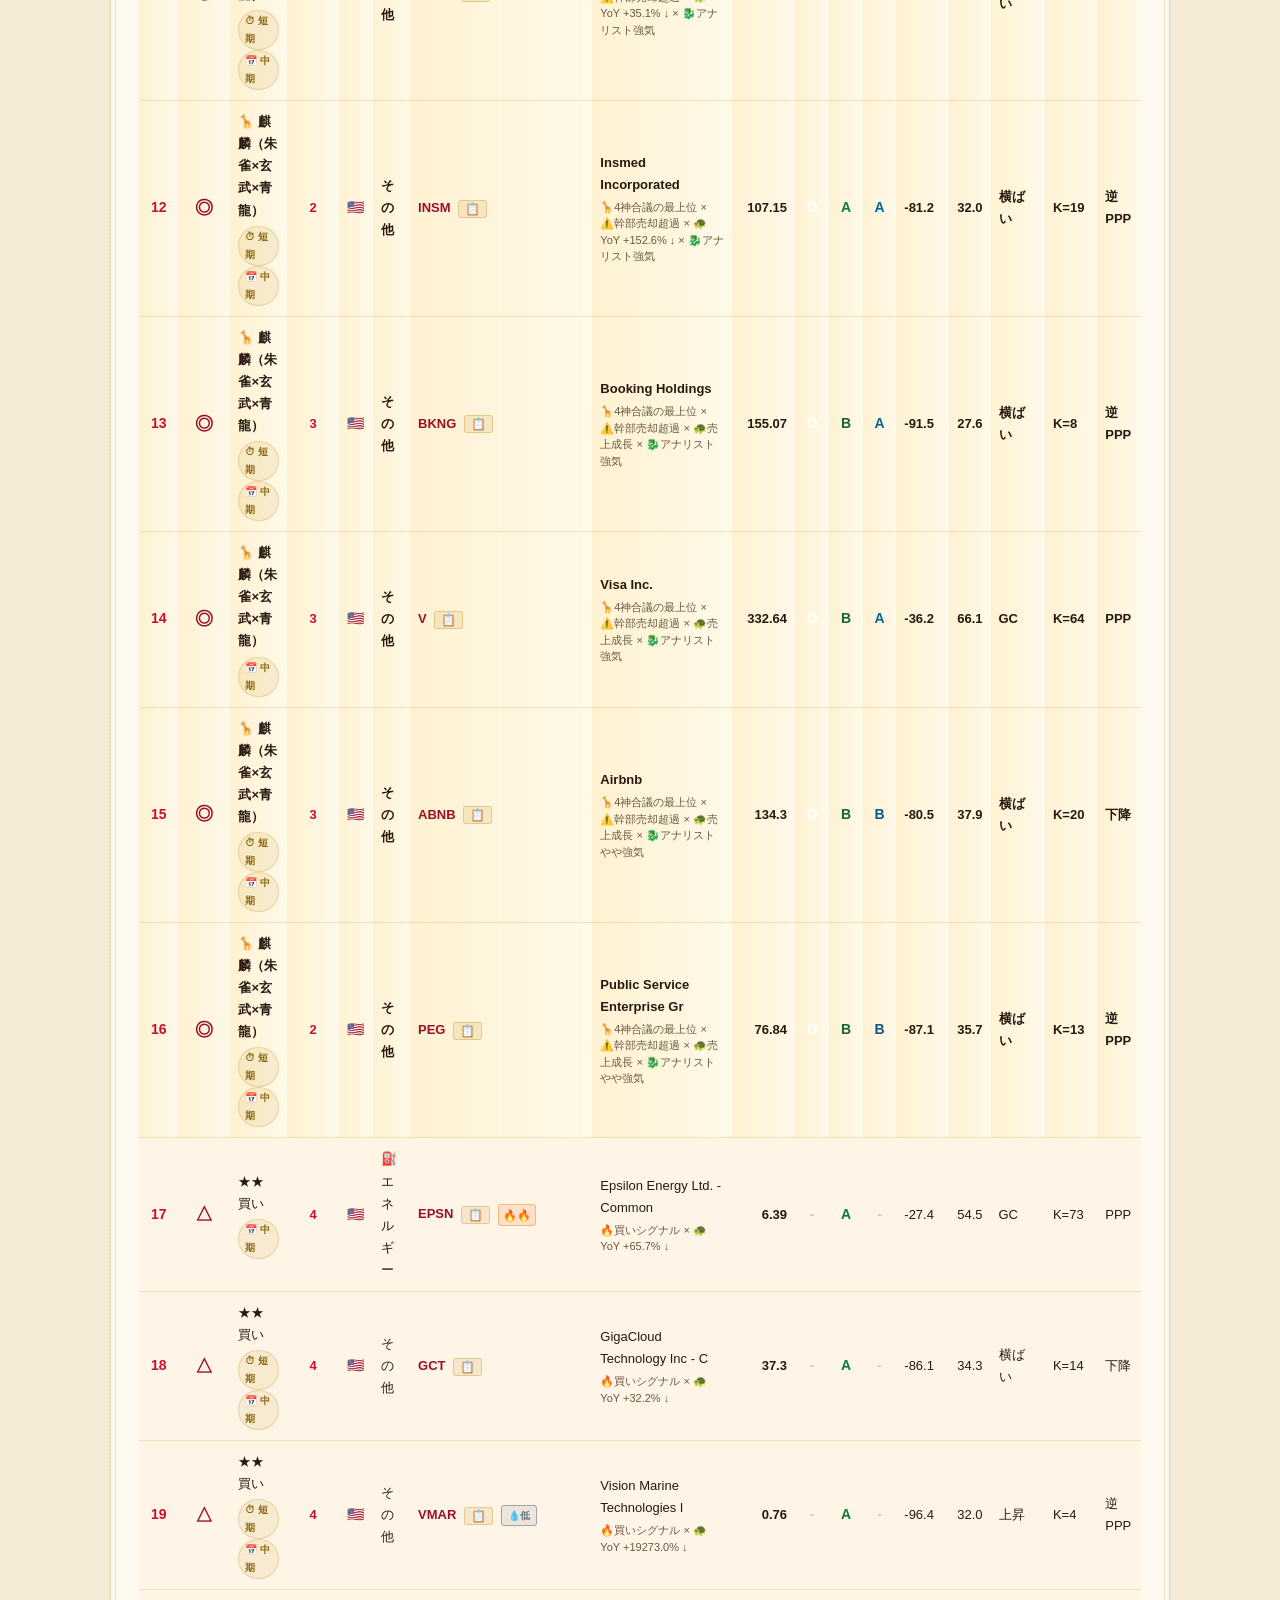
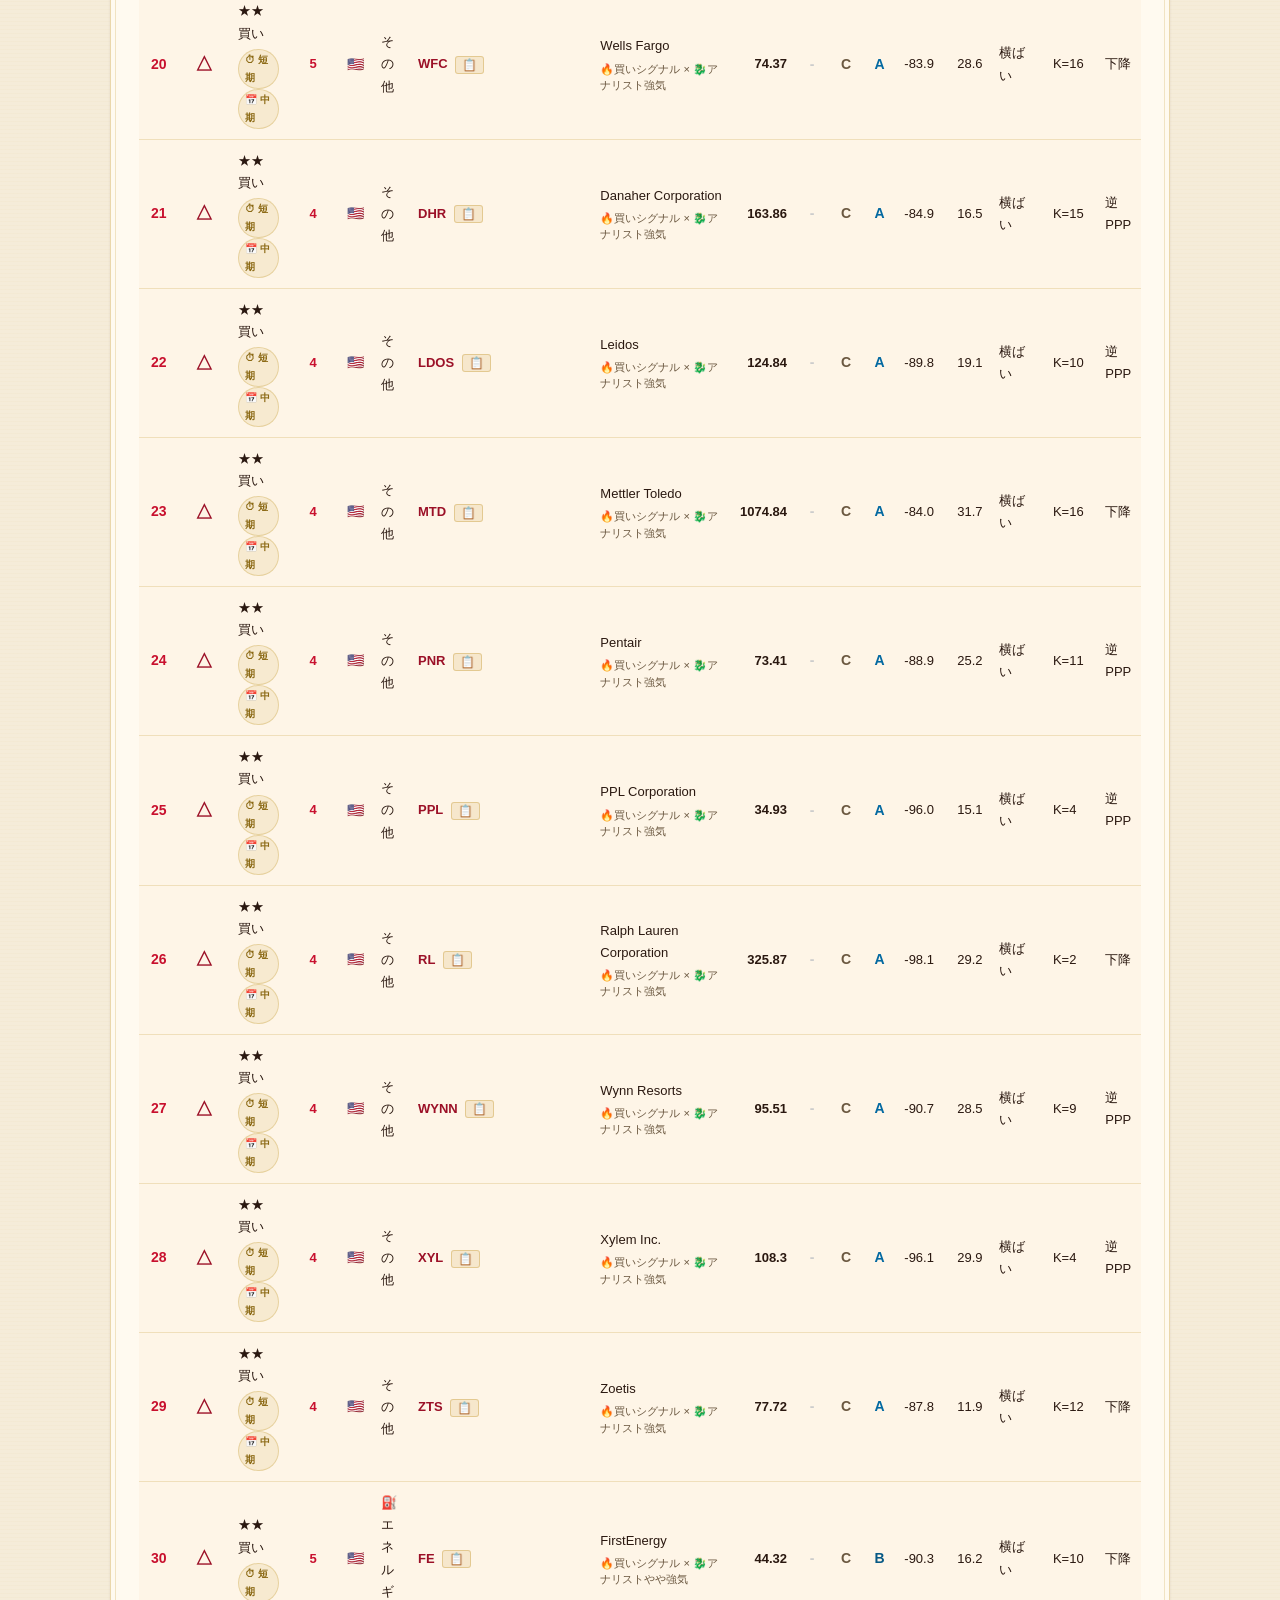
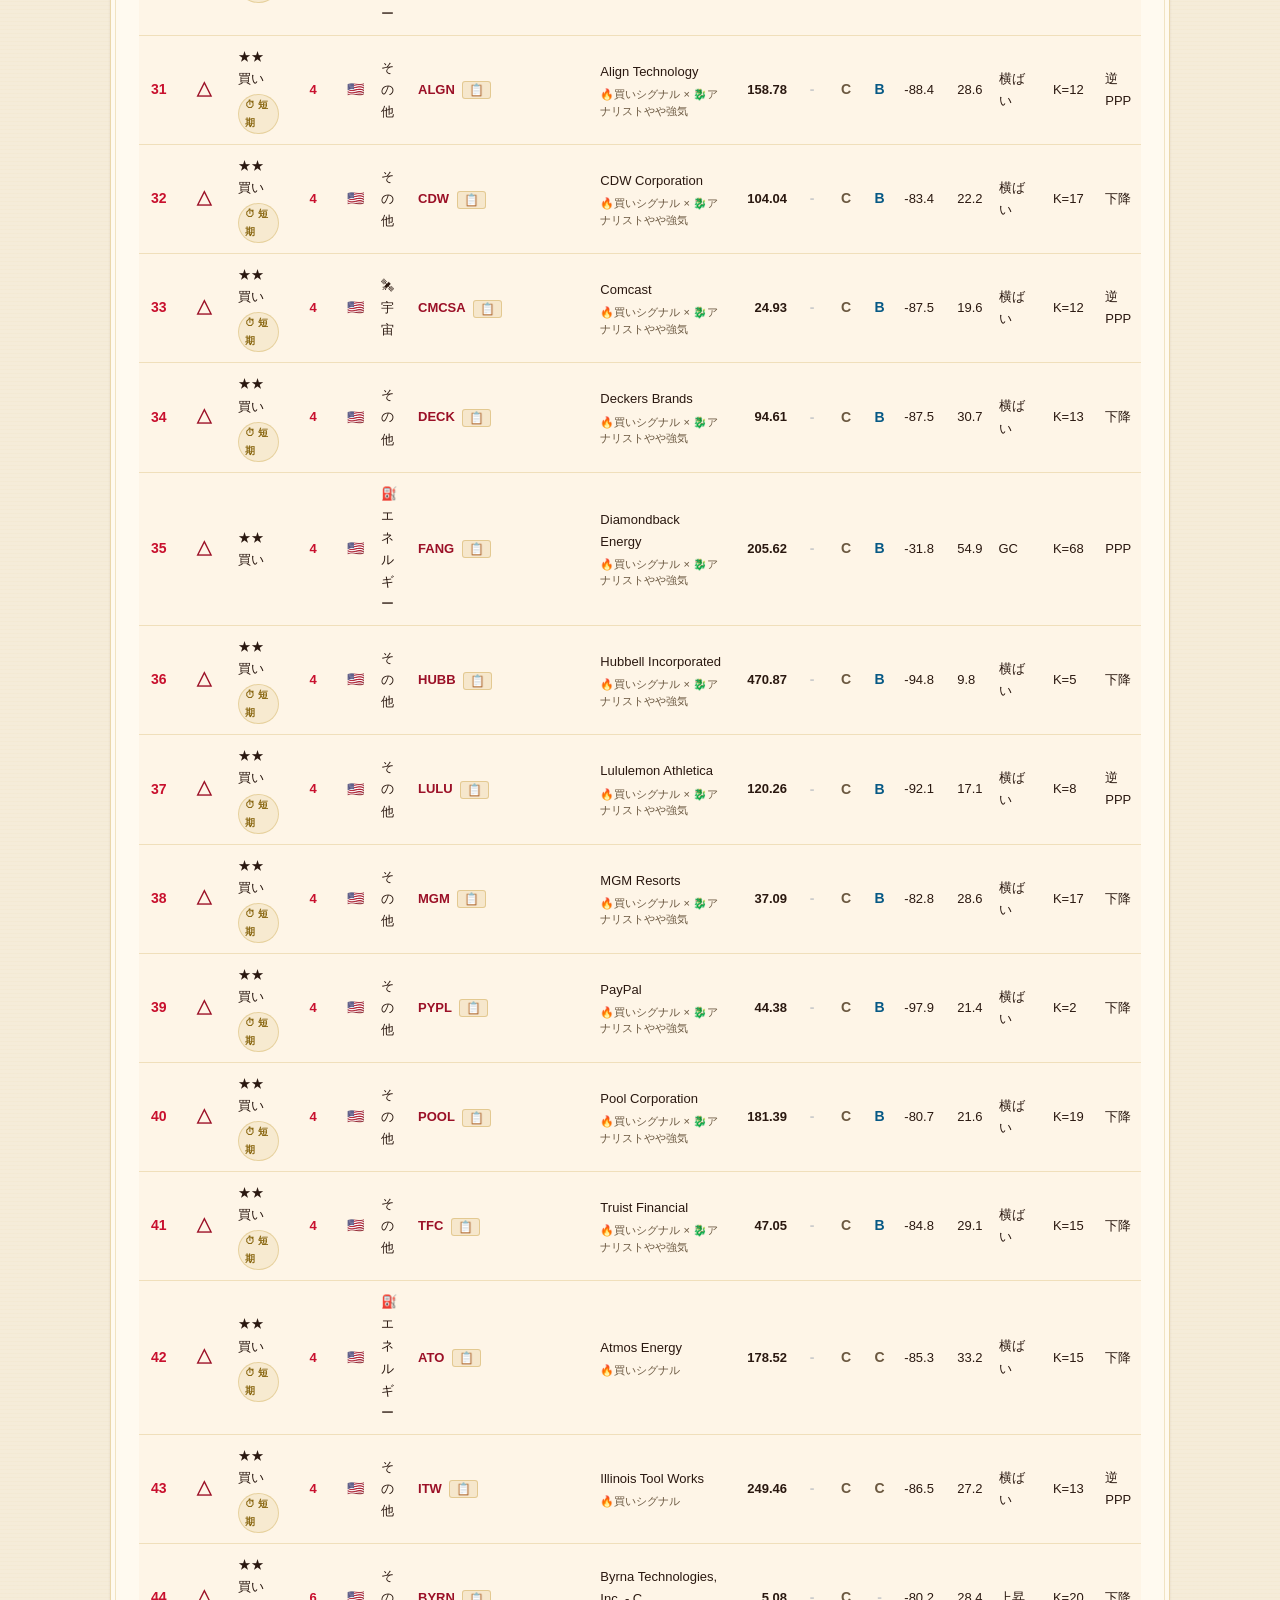
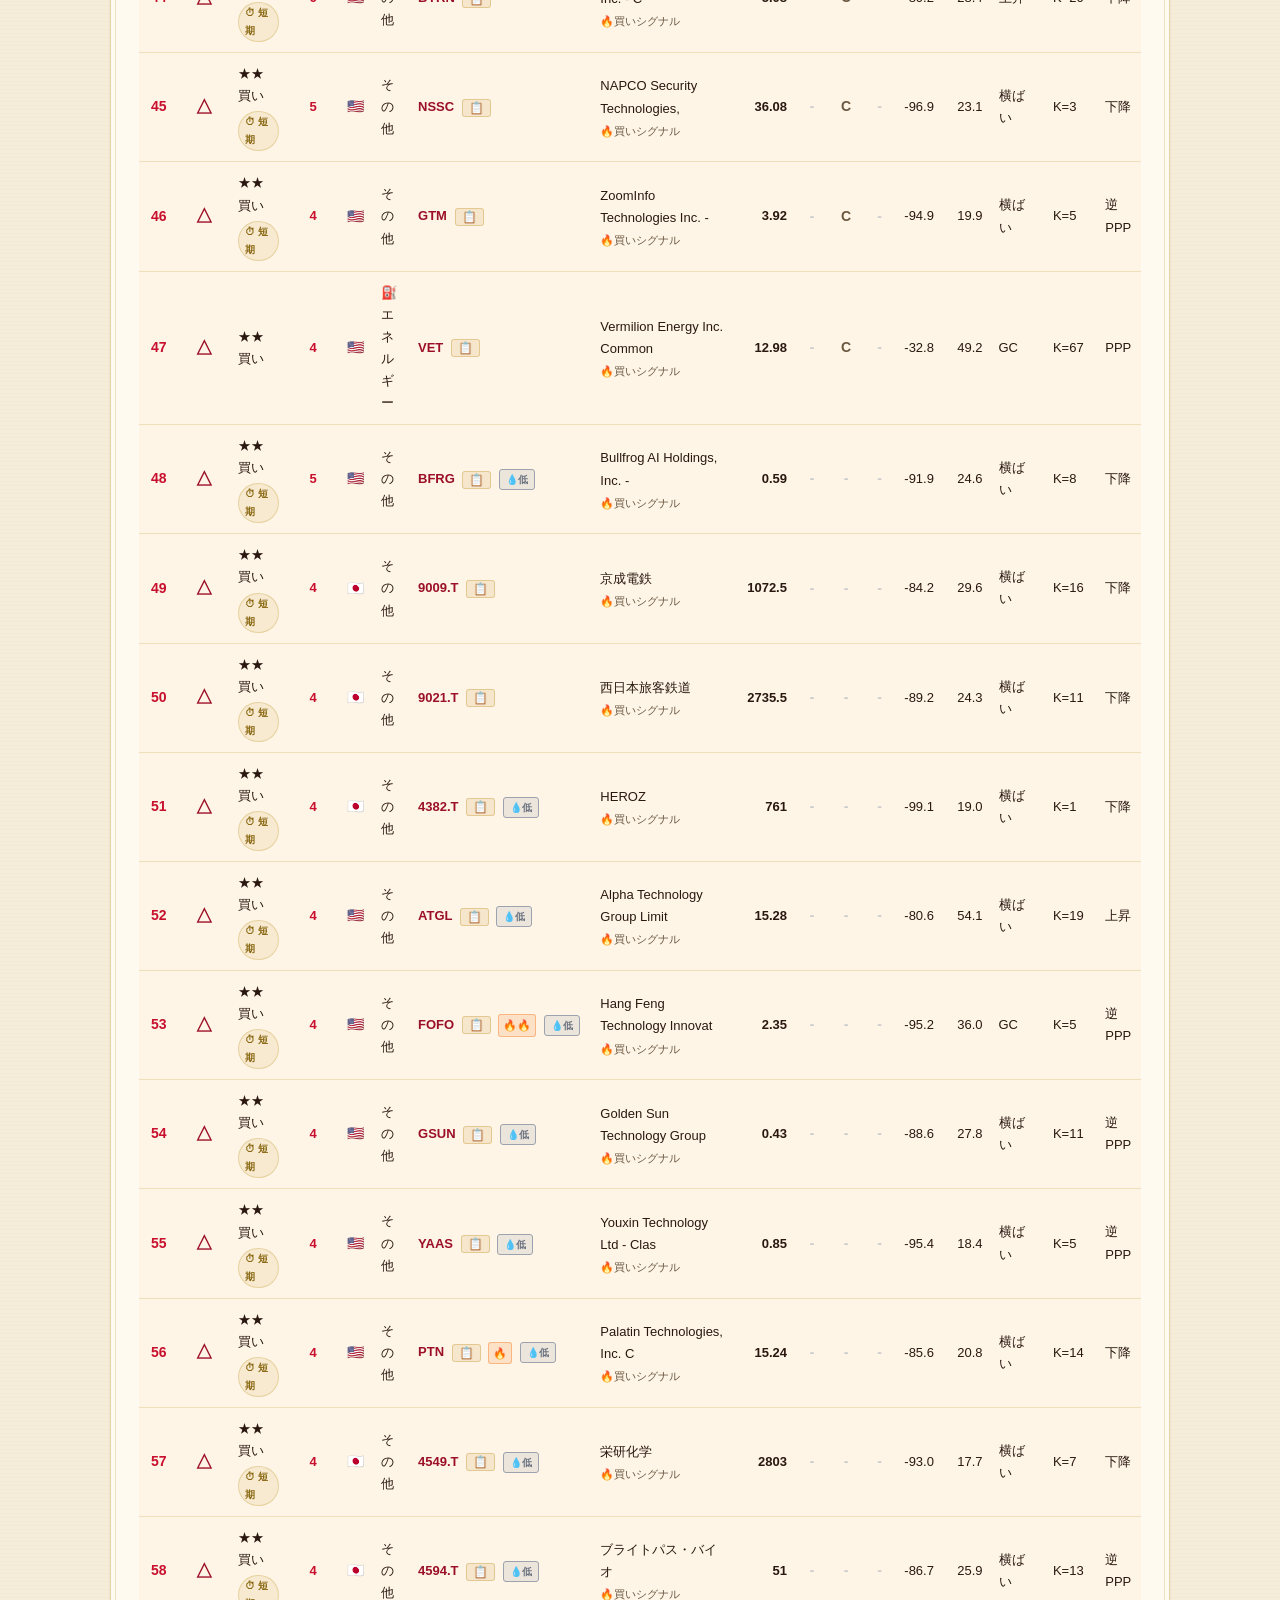
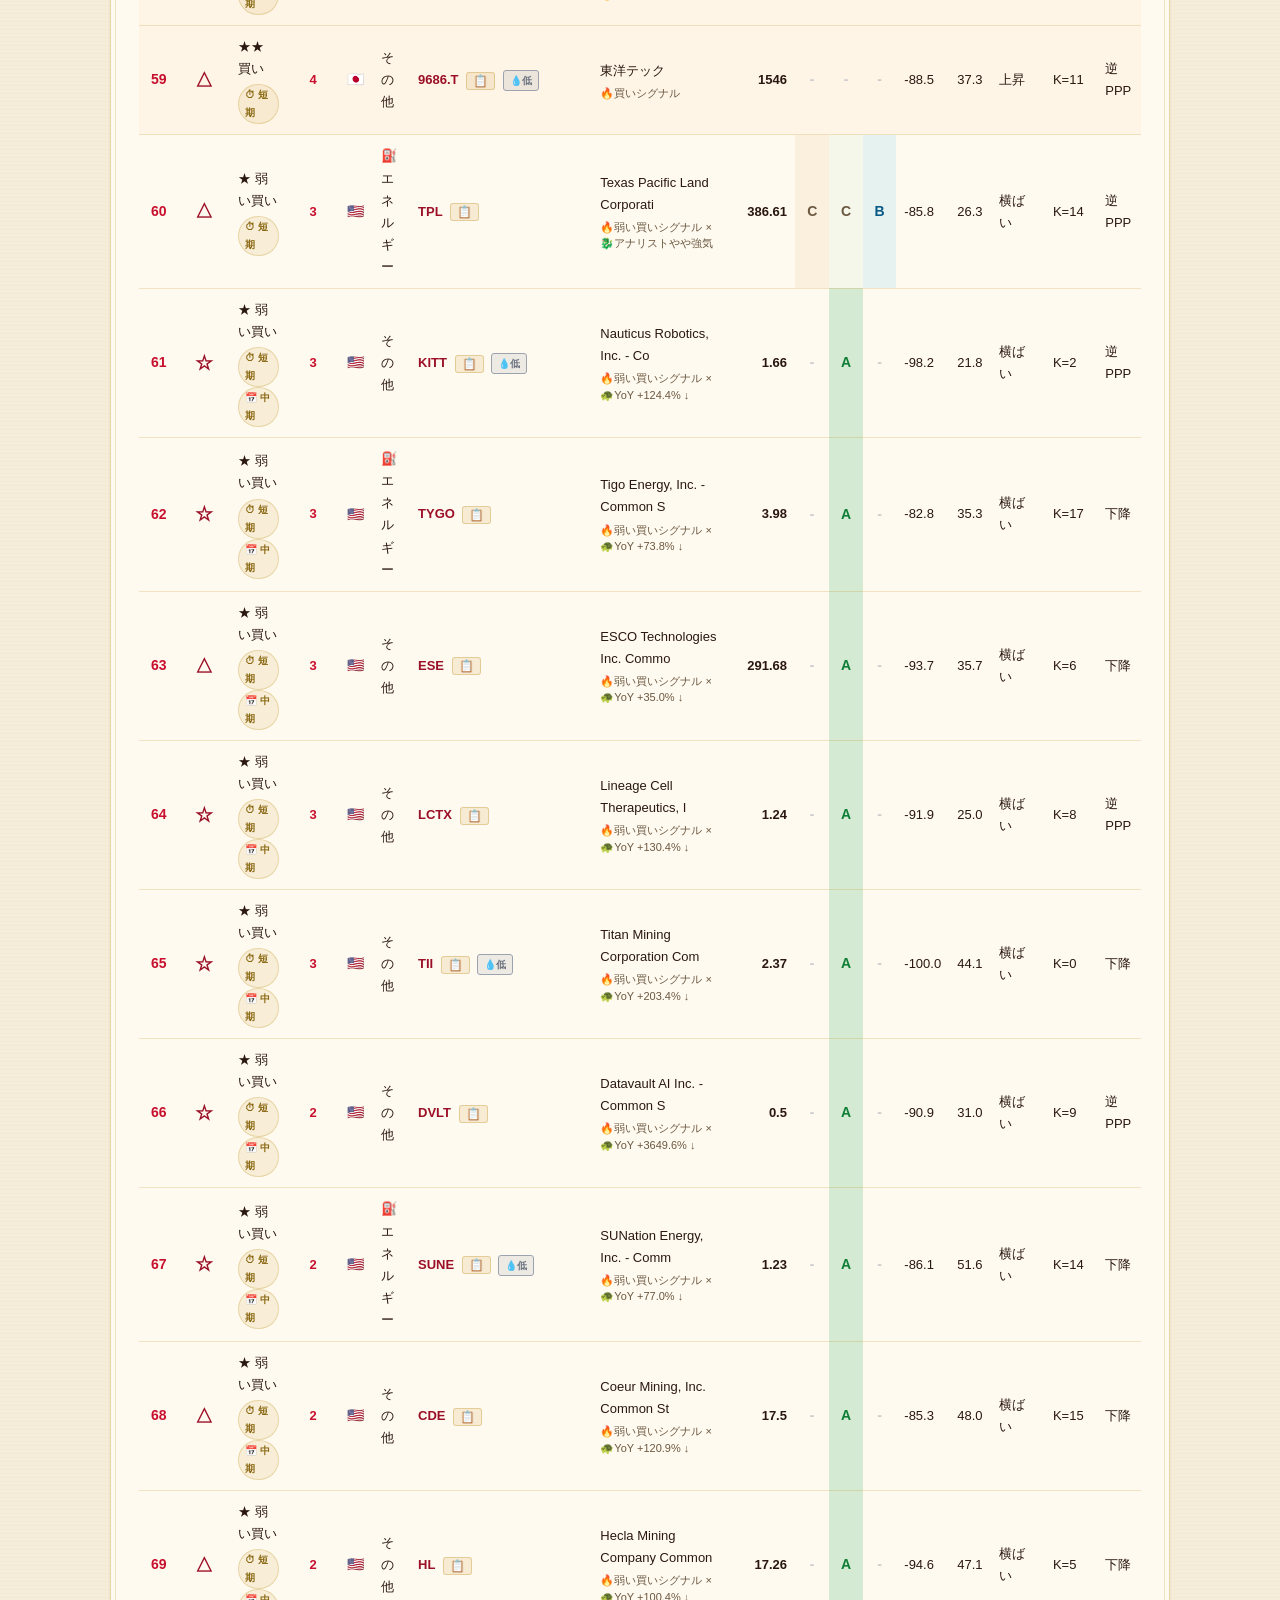
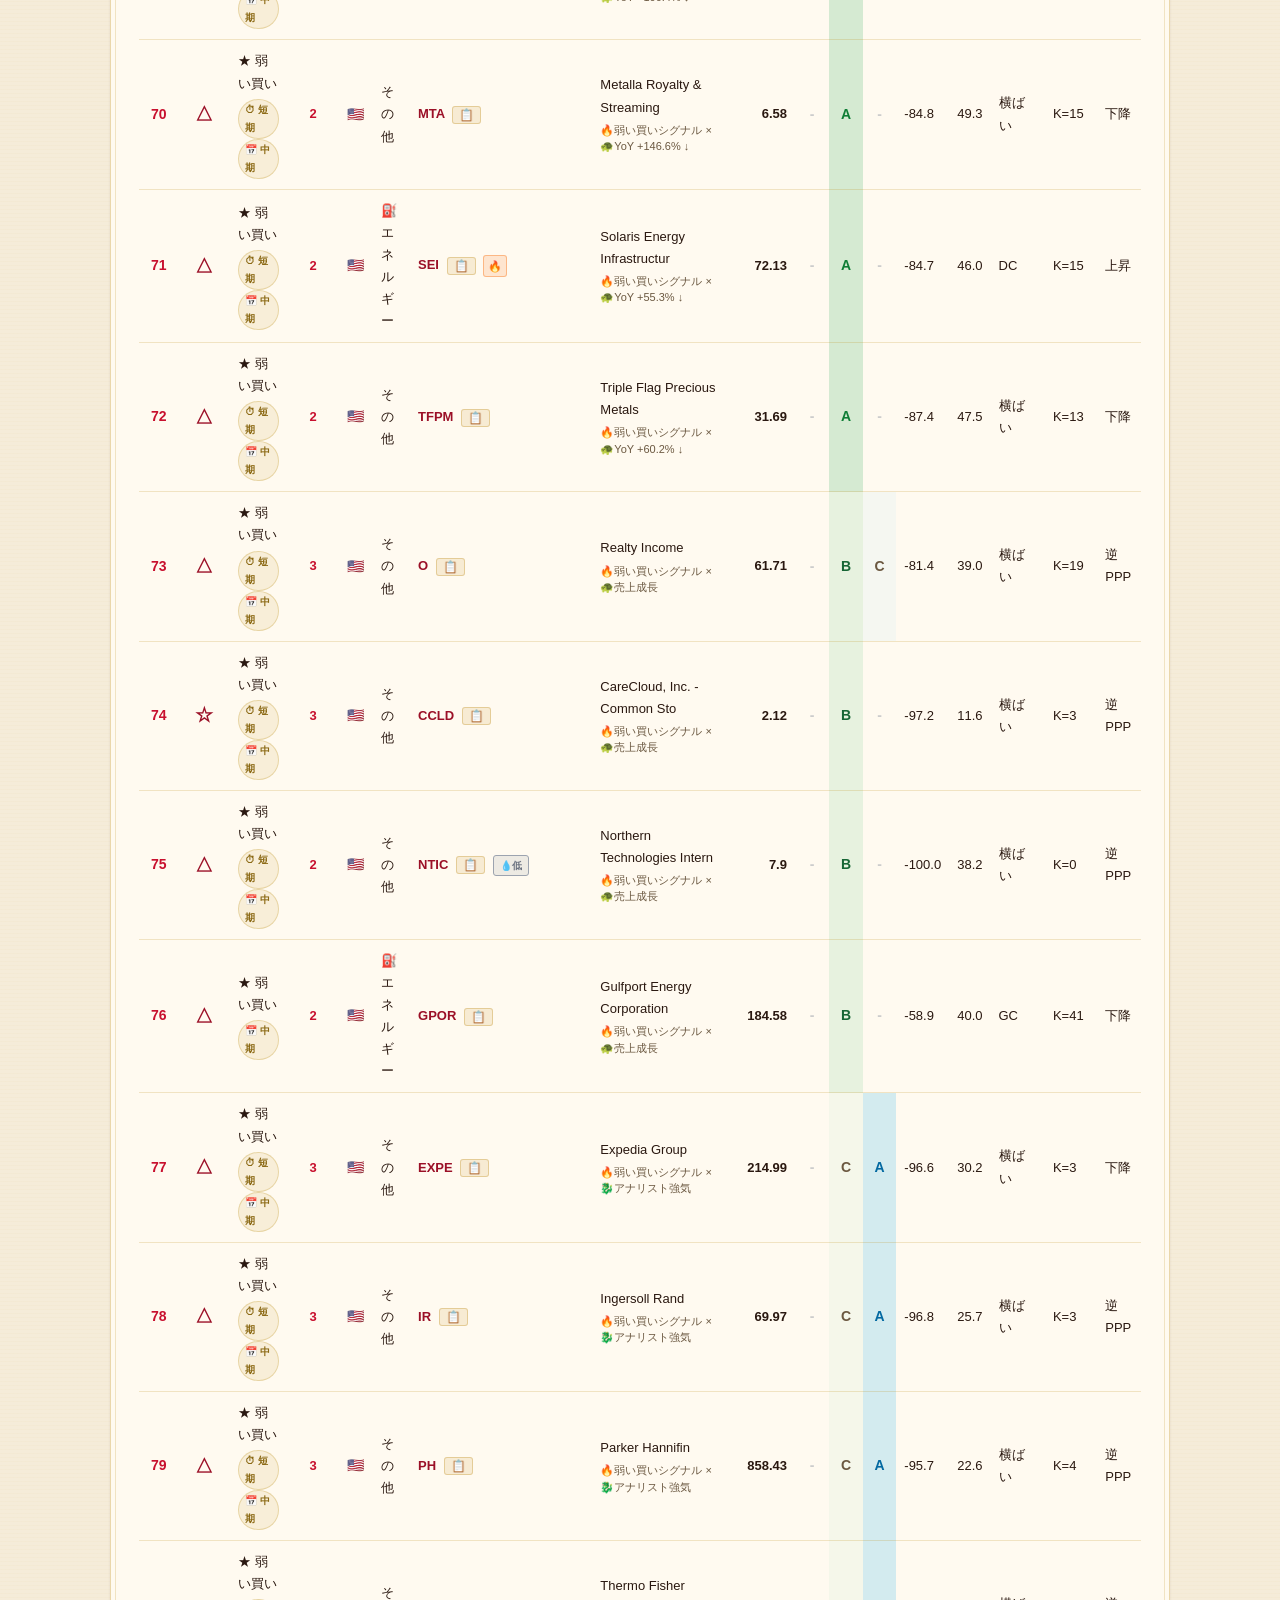
==== commit 6dec1354: "🇯🇵🐅 日本版白虎 軽量版実装＋「今日の半導体テーマ株」特設 【日本版白虎 v0.1（軽量版）】 - データソース: kabutan.jp ニュース材料 - jp_byakko_scan.py 新設、" ====
--- a/docs/index.html
+++ b/docs/index.html
@@ -52,6 +52,14 @@
 
   <section class="summary" id="summary">
     <div class="meta">最新神託 読込中…</div>
+  </section>
+
+  <section class="jp-semi-section" id="jp-semi-section">
+    <details open>
+      <summary><h2>🎌⚡ 今日の半導体テーマ株</h2></summary>
+      <p class="picks-sub">日本半導体93銘柄から神宮が選ぶ本日の本命 × 日本版白虎判定</p>
+      <div id="jp-semi-grid">読込中…</div>
+    </details>
   </section>
 
   <section class="lucky-jp-section" id="lucky-jp-section">
--- a/docs/style.css
+++ b/docs/style.css
@@ -297,6 +297,53 @@
 .intro-body a { color: var(--shu); font-weight: bold; text-decoration: none; }
 .intro-body a:hover { text-decoration: underline; }
 
+/* ====== 今日の半導体テーマ株 ====== */
+.jp-semi-section {
+  background: linear-gradient(135deg, #fff5d0, #ffe9a8);
+  border: 3px solid var(--gold);
+  border-radius: 4px;
+  position: relative;
+}
+
+.jp-semi-section::before {
+  content: "";
+  position: absolute;
+  inset: 4px;
+  border: 1px solid var(--shu);
+  border-radius: 2px;
+  pointer-events: none;
+}
+
+.jp-semi-section h2 {
+  color: var(--shu-deep);
+  border-color: var(--shu);
+}
+
+.jp-byakko-badge {
+  display: inline-block;
+  padding: 2px 8px;
+  border-radius: 3px;
+  font-size: 12px;
+  font-weight: 900;
+  margin-left: 4px;
+}
+
+.jp-byakko-badge.byakko-s { background: linear-gradient(135deg, #c8102e, #9b1027); color: #fff; }
+.jp-byakko-badge.byakko-a { background: rgba(200,16,46,0.18); color: var(--shu-deep); border: 1px solid var(--shu); }
+.jp-byakko-badge.byakko-b { background: rgba(184,134,11,0.18); color: var(--gold-dark); border: 1px solid var(--gold); }
+.jp-byakko-badge.byakko-c { background: rgba(184,134,11,0.08); color: var(--muted); }
+
+.jp-semi-byakko-note {
+  font-size: 12px;
+  color: var(--shu-deep);
+  background: rgba(200,16,46,0.06);
+  padding: 6px 10px;
+  border-left: 2px solid var(--shu);
+  margin: 6px 0;
+  border-radius: 2px;
+  line-height: 1.5;
+}
+
 /* ====== 今日の開運日本株 ====== */
 .lucky-jp-section {
   background: linear-gradient(135deg, #fff5f0, #ffe8d8);
@@ -869,6 +916,22 @@
   color: #fff;
   border-color: var(--shu-deep);
   box-shadow: 0 2px 6px rgba(200,16,46,0.3);
+}
+
+/* 🎌⚡ 日本半導体特設タブ：常時強調 */
+.theme-tab[data-theme="jp_semi"] {
+  background: linear-gradient(135deg, #fff5d0, #ffe0a0);
+  border-color: var(--gold);
+  font-weight: 900;
+}
+.theme-tab[data-theme="jp_semi"]:hover {
+  background: linear-gradient(135deg, #ffe9a8, #ffd470);
+}
+.theme-tab[data-theme="jp_semi"].active {
+  background: linear-gradient(135deg, #c8102e, #9b1027);
+  color: #fff;
+  border-color: var(--gold);
+  box-shadow: 0 2px 12px rgba(200,16,46,0.5), 0 0 0 2px var(--gold);
 }
 
 .theme-count {
